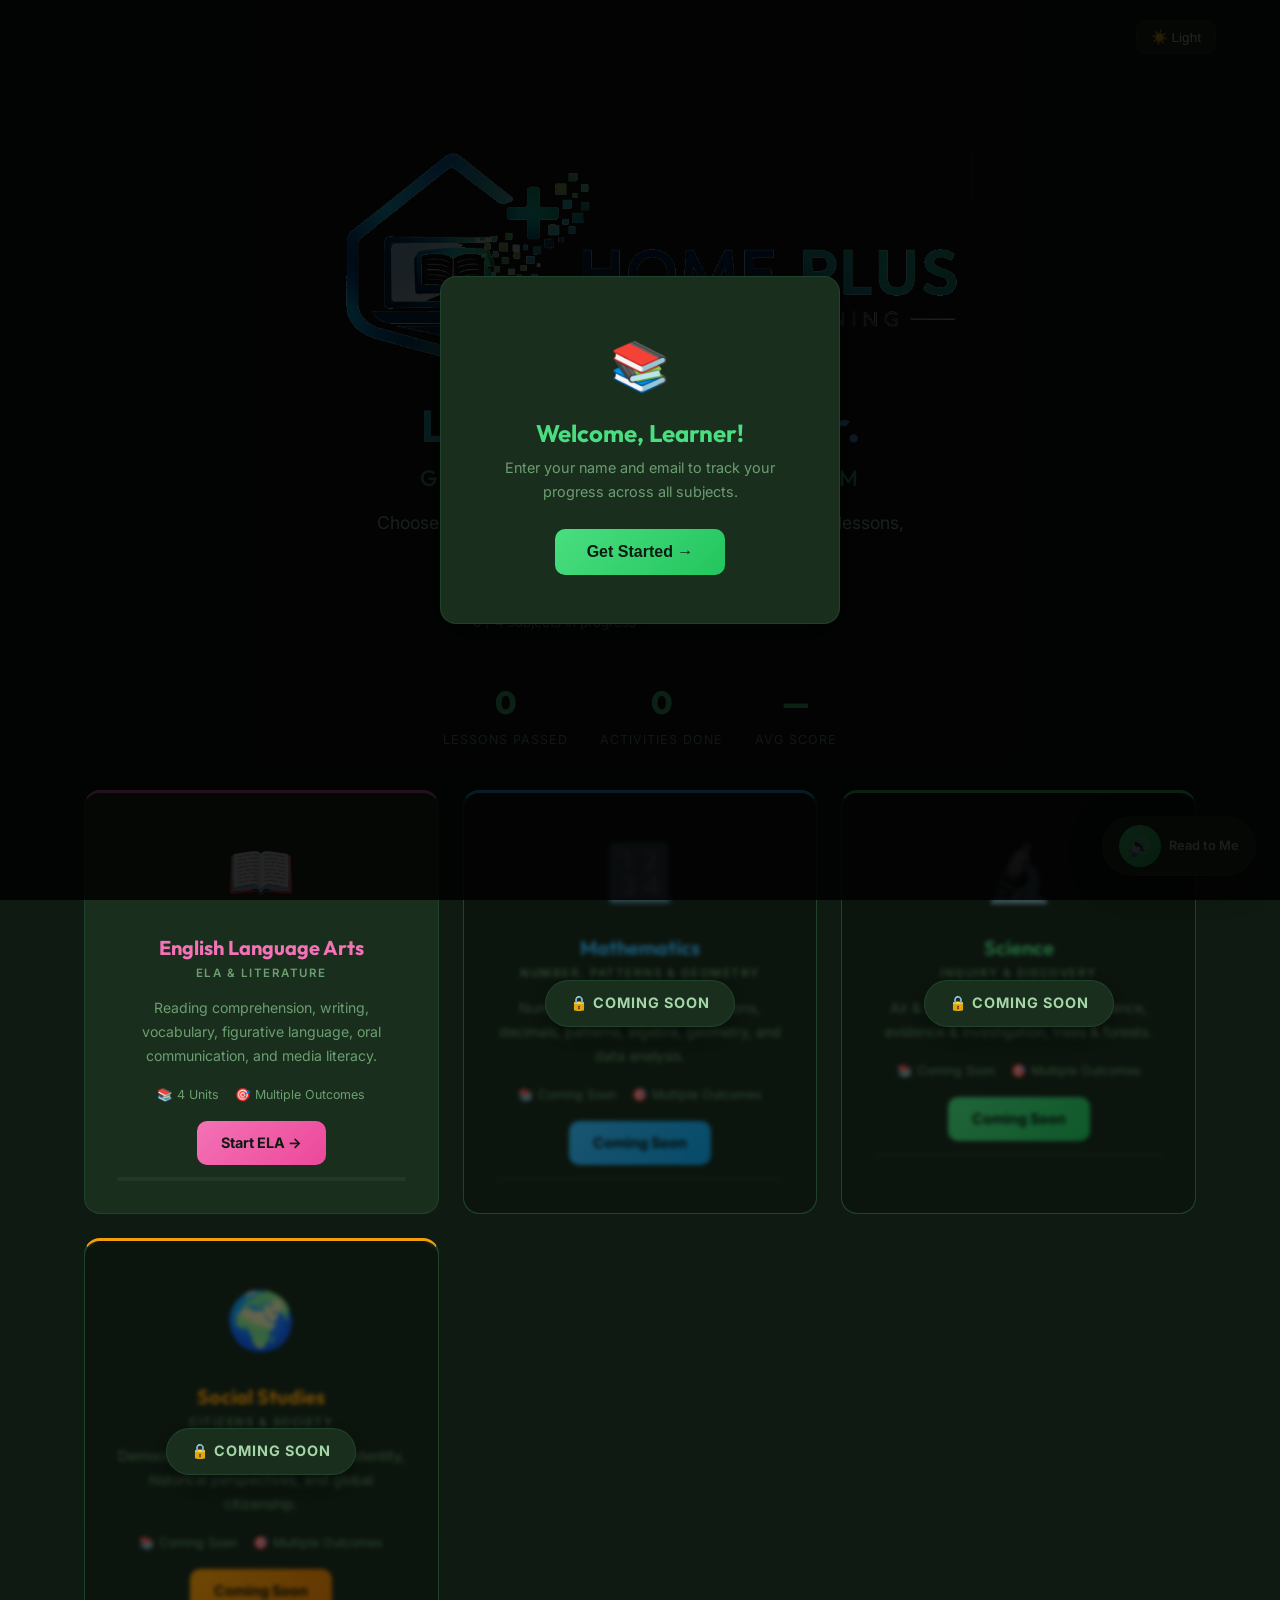
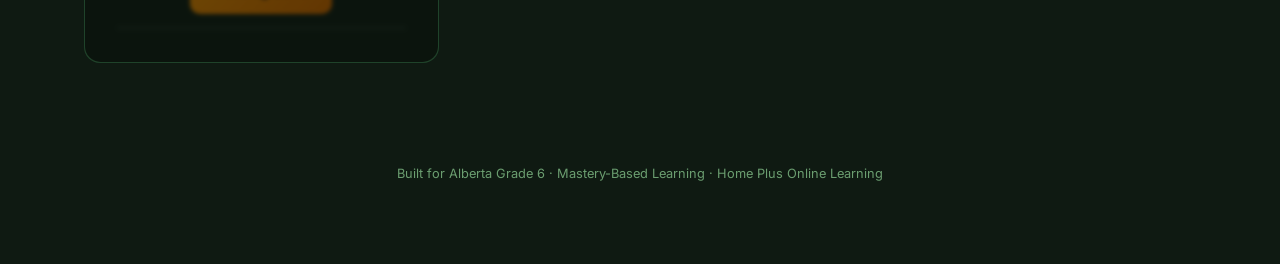
==== index.html @ 0fc30e94 "Initial commit: Grade 6 HPLN platform with ELA units" ====
<!DOCTYPE html>
<html lang="en">
<head>
  <meta charset="UTF-8">
  <meta name="viewport" content="width=device-width, initial-scale=1.0">
  <title>Grade 6 — Home Plus Online Learning</title>
  <meta name="description" content="Interactive mastery-based Grade 6 lessons aligned to the Alberta Curriculum. Multiple subjects including ELA, Math, Science, and Social Studies.">
  <link href="https://fonts.googleapis.com/css2?family=Inter:wght@400;500;600;700;800&family=Outfit:wght@700;800&display=swap" rel="stylesheet">
  <link rel="stylesheet" href="shared.css">
  <style>
    /* Landing-page-only overrides */
    .landing-wrap{max-width:1200px;margin:0 auto;padding:0 24px 60px}

    .landing-topbar{display:flex;justify-content:space-between;align-items:center;padding:20px 24px;max-width:1200px;margin:0 auto}
    .landing-logo{display:flex;align-items:center;gap:10px}
    .landing-logo .logo-icon{font-size:28px}
    .landing-logo h2{font-size:1.1rem;color:var(--accent);letter-spacing:-.5px}
    .landing-logo span{display:block;font-family:'Inter';font-size:.7rem;color:var(--text3);font-weight:500;letter-spacing:.5px;text-transform:uppercase;margin-top:2px}

    .landing-progress{display:flex;align-items:center;justify-content:center;gap:12px;font-size:.85rem;color:var(--text3);width:100%;margin-bottom:8px}
    .landing-progress-bar{width:160px;height:8px;background:var(--card);border-radius:20px;overflow:hidden}
    .landing-progress-fill{height:100%;border-radius:20px;background:linear-gradient(90deg,#4ade80,#38bdf8,#a78bfa);transition:width .5s ease}

    .subject-card{border-top:3px solid var(--accent);position:relative}

    /* Accent overrides per subject card */
    .subject-card[data-subject="ela"]{--accent:#f472b6;--accent2:#ec4899;border-top-color:#f472b6}
    .subject-card[data-subject="math"]{--accent:#38bdf8;--accent2:#0ea5e9;border-top-color:#38bdf8}
    .subject-card[data-subject="science"]{--accent:#4ade80;--accent2:#22c55e;border-top-color:#4ade80}
    .subject-card[data-subject="social"]{--accent:#f59e0b;--accent2:#d97706;border-top-color:#f59e0b}

    body.light .subject-card[data-subject="ela"]{--accent:#db2777;--accent2:#be185d;border-top-color:#db2777}
    body.light .subject-card[data-subject="math"]{--accent:#0284c7;--accent2:#0369a1;border-top-color:#0284c7}
    body.light .subject-card[data-subject="science"]{--accent:#16a34a;--accent2:#15803d;border-top-color:#16a34a}
    body.light .subject-card[data-subject="social"]{--accent:#b45309;--accent2:#92400e;border-top-color:#b45309}

    .coming-soon-overlay{position:absolute;inset:0;background:rgba(0,0,0,.55);border-radius:var(--radius);display:flex;align-items:center;justify-content:center;z-index:5;backdrop-filter:blur(2px)}
    .coming-soon-badge{background:var(--card);border:1px solid var(--border);padding:10px 24px;border-radius:30px;font-weight:700;font-size:.9rem;color:var(--text2);letter-spacing:1px;text-transform:uppercase;display:flex;align-items:center;gap:8px;box-shadow:var(--shadow)}

    .stats-bar{display:flex;justify-content:center;gap:32px;margin:0 auto 40px;flex-wrap:wrap;max-width:600px}
    .stat{text-align:center}
    .stat .stat-num{font-size:2rem;font-weight:800;font-family:'Outfit';color:var(--accent)}
    .stat .stat-label{font-size:.78rem;color:var(--text3);text-transform:uppercase;letter-spacing:1px}

    .footer{text-align:center;padding:40px 20px 20px;color:var(--text3);font-size:.8rem}
    .footer a{color:var(--accent)}

    /* Mobile responsiveness */
    @media(max-width:600px){
      .landing-hero img{height:auto !important;max-width:90%;margin:0 auto 16px !important}
      .landing-hero h1{font-size:1.6rem}
      .landing-hero h2{font-size:1rem !important}
      .stats-bar{gap:20px}
      .unit-grid{grid-template-columns:1fr !important}
    }
  </style>
</head>
<body>

  <!-- SIGN-IN OVERLAY -->
  <div class="signin-overlay" id="signinOverlay">
    <div class="signin-card">
      <div style="font-size:3rem;margin-bottom:12px">📚</div>
      <h2>Welcome, Learner!</h2>
      <p>Enter your name and email to track your progress across all subjects.</p>
      <button class="signin-btn" onclick="googleSignIn()">Get Started →</button>
    </div>
  </div>

  <!-- TOP BAR -->
  <div class="landing-topbar">
    <div class="landing-logo"></div>
    <div class="top-actions">
      <span id="studentDisplay" style="font-size:.85rem;color:var(--text3)"></span>
      <button class="theme-btn" id="themeBtn" onclick="toggleTheme()">☀️ Light</button>
    </div>
  </div>

  <!-- HERO -->
  <div class="landing-hero">
    <img src="assets/hpln-logo.png" alt="Home Plus Online Learning" style="height:245px;display:block;margin:0 auto 20px;border-radius:12px">
    <h1>Learn. Grow. Master.</h1>
    <h2 style="font-size:1.4rem;font-weight:500;color:var(--accent);letter-spacing:3px;text-transform:uppercase;margin:4px 0 16px;opacity:.85">Grade 6 — Alberta Curriculum</h2>
    <p>Choose a subject to begin your learning journey. Master lessons, complete activities, and prove your knowledge.</p>
  </div>

  <!-- STATS BAR -->
  <div class="stats-bar">
    <div class="landing-progress" style="flex-basis:100%">
      <span id="overallLabel">0 / 4 subjects in progress</span>
      <div class="landing-progress-bar"><div class="landing-progress-fill" id="overallFill" style="width:0%"></div></div>
    </div>
    <div class="stat"><div class="stat-num" id="statLessons">0</div><div class="stat-label">Lessons Passed</div></div>
    <div class="stat"><div class="stat-num" id="statActivities">0</div><div class="stat-label">Activities Done</div></div>
    <div class="stat"><div class="stat-num" id="statAvg">—</div><div class="stat-label">Avg Score</div></div>
  </div>

  <!-- SUBJECT GRID -->
  <div class="landing-wrap">
    <div class="unit-grid">

      <!-- ELA -->
      <div class="unit-card subject-card" data-subject="ela" id="subjectCardEla" onclick="openSubject('ela')">
        <span class="card-icon">📖</span>
        <h3>English Language Arts</h3>
        <div class="unit-code">ELA & Literature</div>
        <p>Reading comprehension, writing, vocabulary, figurative language, oral communication, and media literacy.</p>
        <div class="card-meta">
          <span>📚 4 Units</span>
          <span>🎯 Multiple Outcomes</span>
        </div>
        <div class="card-btn" id="subjectBtnEla">Start ELA →</div>
        <div class="card-progress"><div class="card-progress-fill" id="progEla" style="width:0%"></div></div>
      </div>

      <!-- MATH -->
      <div class="unit-card subject-card" data-subject="math" id="subjectCardMath">
        <span class="card-icon">🔢</span>
        <h3>Mathematics</h3>
        <div class="unit-code">Number, Patterns & Geometry</div>
        <p>Number sense, operations, fractions, decimals, patterns, algebra, geometry, and data analysis.</p>
        <div class="card-meta">
          <span>📚 Coming Soon</span>
          <span>🎯 Multiple Outcomes</span>
        </div>
        <div class="card-btn">Coming Soon</div>
        <div class="card-progress"><div class="card-progress-fill" id="progMath" style="width:0%"></div></div>
        <div class="coming-soon-overlay"><div class="coming-soon-badge">🔒 Coming Soon</div></div>
      </div>

      <!-- SCIENCE -->
      <div class="unit-card subject-card" data-subject="science" id="subjectCardScience">
        <span class="card-icon">🔬</span>
        <h3>Science</h3>
        <div class="unit-code">Inquiry & Discovery</div>
        <p>Air & aerodynamics, flight, sky science, evidence & investigation, trees & forests.</p>
        <div class="card-meta">
          <span>📚 Coming Soon</span>
          <span>🎯 Multiple Outcomes</span>
        </div>
        <div class="card-btn">Coming Soon</div>
        <div class="card-progress"><div class="card-progress-fill" id="progScience" style="width:0%"></div></div>
        <div class="coming-soon-overlay"><div class="coming-soon-badge">🔒 Coming Soon</div></div>
      </div>

      <!-- SOCIAL STUDIES -->
      <div class="unit-card subject-card" data-subject="social" id="subjectCardSocial">
        <span class="card-icon">🌍</span>
        <h3>Social Studies</h3>
        <div class="unit-code">Citizens & Society</div>
        <p>Democracy, government, Canadian identity, historical perspectives, and global citizenship.</p>
        <div class="card-meta">
          <span>📚 Coming Soon</span>
          <span>🎯 Multiple Outcomes</span>
        </div>
        <div class="card-btn">Coming Soon</div>
        <div class="card-progress"><div class="card-progress-fill" id="progSocial" style="width:0%"></div></div>
        <div class="coming-soon-overlay"><div class="coming-soon-badge">🔒 Coming Soon</div></div>
      </div>

    </div><!-- /unit-grid -->

    <div class="footer">
      <p>Built for Alberta Grade 6 &middot; Mastery-Based Learning &middot; Home Plus Online Learning</p>
    </div>
  </div>

  <script src="shared.js"></script>
  <script>
    // ===== SUBJECT NAVIGATION =====
    const subjectPaths = {
      ela: 'ela/index.html'
    };

    function openSubject(sid) {
      if (!subjectPaths[sid]) return;
      window.location.href = subjectPaths[sid];
    }

    // ===== PROGRESS TRACKING =====
    function updateLandingProgress() {
      let totalPassed = 0, totalLessons = 0;

      // ELA: 4 units, lesson counts TBD — scanning localStorage
      const elaUnits = ['reading', 'writing', 'vocabulary', 'oral-media'];
      const elaLessonCounts = { reading: 8, writing: 7, vocabulary: 6, 'oral-media': 6 };
      let elaPassed = 0, elaTotal = 0;

      elaUnits.forEach(u => {
        const count = elaLessonCounts[u] || 0;
        elaTotal += count;
        for (let i = 1; i <= count; i++) {
          if (localStorage.getItem(`g6-ela-${u}-lesson${i}-passed`)) { elaPassed++; totalPassed++; }
        }
      });
      totalLessons += elaTotal;

      const elaPct = elaTotal > 0 ? Math.round(elaPassed / elaTotal * 100) : 0;
      const progEla = document.getElementById('progEla');
      const btnEla = document.getElementById('subjectBtnEla');
      if (progEla) progEla.style.width = elaPct + '%';
      if (elaPassed === elaTotal && elaTotal > 0) {
        if (btnEla) btnEla.textContent = 'Review ELA ✓';
      } else if (elaPassed > 0) {
        if (btnEla) btnEla.textContent = 'Continue ELA →';
      }

      // Overall progress
      const overallPct = totalLessons > 0 ? Math.round(totalPassed / totalLessons * 100) : 0;
      const fillEl = document.getElementById('overallFill');
      const labelEl = document.getElementById('overallLabel');
      if (fillEl) fillEl.style.width = overallPct + '%';

      let subjectsStarted = 0;
      if (elaPassed > 0) subjectsStarted++;
      if (labelEl) labelEl.textContent = `${subjectsStarted} / 4 subjects in progress`;

      // Stats
      document.getElementById('statLessons').textContent = totalPassed;

      const grades = JSON.parse(localStorage.getItem('g6-grades') || '[]');
      const actCount = grades.filter(g => g.quizId && g.quizId.includes('-l') && g.quizId.includes('-')).length;
      document.getElementById('statActivities').textContent = actCount;

      const quizGrades = grades.filter(g => g.quizId && g.quizId.startsWith('quiz'));
      if (quizGrades.length > 0) {
        const avg = Math.round(quizGrades.reduce((s, g) => s + g.percentage, 0) / quizGrades.length);
        document.getElementById('statAvg').textContent = avg + '%';
      }
    }

    // ===== INIT =====
    document.addEventListener('DOMContentLoaded', () => {
      updateLandingProgress();
    });
  </script>
  <!-- Fallback: self-contained teacher unlock if shared.js fails -->
  <script>
  (function(){
    if(typeof window.teacherUnlock==='function') return;
    function unlockAll(){
      document.querySelectorAll('.nav-item.locked').forEach(function(n){n.classList.remove('locked');});
      document.querySelectorAll('.lesson-card.locked,.unit-card.locked,.subject-card.locked').forEach(function(c){c.classList.remove('locked');var ov=c.querySelector('.coming-soon-overlay');if(ov)ov.style.display='none';var b=c.querySelector('.card-btn');if(b&&b.textContent.indexOf('Coming Soon')>-1)b.textContent='Explore →';});
    }
    window.teacherUnlock=function(){
      try{if(localStorage.getItem('g6-teacher-unlock')==='true'){if(confirm('Deactivate teacher unlock?')){localStorage.removeItem('g6-teacher-unlock');alert('Locked.');location.reload();}return;}}catch(e){}
      var code=prompt('Enter teacher access code:');if(!code)return;
      if(code.trim()==='shammel2026'){try{localStorage.setItem('g6-teacher-unlock','true');}catch(e){}unlockAll();alert('Unlocked! All content accessible.');}else{alert('Invalid code.');}
    };
    document.addEventListener('keydown',function(e){if(e.ctrlKey&&e.shiftKey&&(e.key==='L'||e.key==='l')){e.preventDefault();window.teacherUnlock();}});
    try{if(localStorage.getItem('g6-teacher-unlock')==='true')setTimeout(unlockAll,400);}catch(e){}
  })();
  </script>
</body>
</html>
---- shared.css ----
/* ============================================================
   GRADE 6 — SHARED DESIGN SYSTEM
   Home Plus Online Learning
   ============================================================ */

/* --- RESET --- */
*,*::before,*::after{box-sizing:border-box;margin:0;padding:0}

/* --- THEME TOKENS --- */
:root{
  --bg:#0f1a12;--bg2:#162016;
  --card:#1a2e1e;--card2:#22382a;
  --accent:#4ade80;--accent2:#22c55e;
  --accent-glow:rgba(74,222,128,.15);
  --text:#e8f5e9;--text2:#a5d6a7;--text3:#6b9e70;
  --border:rgba(74,222,128,.12);
  --danger:#ef4444;--warn:#f59e0b;--info:#38bdf8;
  --quiz-correct:#22c55e;--quiz-wrong:#ef4444;
  --radius:16px;--radius-sm:10px;
  --shadow:0 8px 32px rgba(0,0,0,.4);
  --transition:all .3s cubic-bezier(.4,0,.2,1)
}

body.light{
  --bg:#f0f7f0;--bg2:#e8f5e9;
  --card:#fff;--card2:#f1f8f1;
  --accent:#16a34a;--accent2:#15803d;
  --accent-glow:rgba(22,163,74,.1);
  --text:#1a3a1a;--text2:#2d5a2d;--text3:#5a8a5a;
  --border:rgba(22,163,74,.15);
  --shadow:0 8px 32px rgba(0,0,0,.08)
}

/* --- PER-UNIT ACCENT OVERRIDES --- */
[data-unit="b"]{--accent:#f59e0b;--accent2:#d97706;--accent-glow:rgba(245,158,11,.12);--border:rgba(245,158,11,.12)}
body.light [data-unit="b"]{--accent:#b45309;--accent2:#92400e;--accent-glow:rgba(180,83,9,.1);--border:rgba(180,83,9,.12)}

[data-unit="c"]{--accent:#f97316;--accent2:#ea580c;--accent-glow:rgba(249,115,22,.12);--border:rgba(249,115,22,.12)}
body.light [data-unit="c"]{--accent:#c2410c;--accent2:#9a3412;--accent-glow:rgba(194,65,12,.1);--border:rgba(194,65,12,.12)}

[data-unit="d"]{--accent:#38bdf8;--accent2:#0ea5e9;--accent-glow:rgba(56,189,248,.12);--border:rgba(56,189,248,.12)}
body.light [data-unit="d"]{--accent:#0284c7;--accent2:#0369a1;--accent-glow:rgba(2,132,199,.1);--border:rgba(2,132,199,.12)}

[data-unit="e"]{--accent:#a78bfa;--accent2:#8b5cf6;--accent-glow:rgba(167,139,250,.12);--border:rgba(167,139,250,.12)}
body.light [data-unit="e"]{--accent:#7c3aed;--accent2:#6d28d9;--accent-glow:rgba(124,58,237,.1);--border:rgba(124,58,237,.12)}

/* --- BASE --- */
html{scroll-behavior:smooth}
body{font-family:'Inter',sans-serif;background:var(--bg);color:var(--text);line-height:1.7;min-height:100vh;overflow-x:hidden}
h1,h2,h3,h4{font-family:'Outfit','Inter',sans-serif;line-height:1.2}
a{color:var(--accent);text-decoration:none}

/* --- LAYOUT --- */
.app{display:flex;min-height:100vh}
.sidebar{width:280px;background:var(--bg2);border-right:1px solid var(--border);padding:24px 16px;position:fixed;top:0;left:0;height:100vh;overflow-y:auto;z-index:100;transition:var(--transition)}
.sidebar.closed{transform:translateX(-100%)}
.main{flex:1;margin-left:280px;padding:32px 40px 60px;max-width:1200px;transition:var(--transition)}
@media(max-width:900px){.sidebar{transform:translateX(-100%)}.sidebar.open{transform:translateX(0)}.main{margin-left:0;padding:20px 16px 60px;max-width:none}}

/* --- SIDEBAR SCROLLBAR --- */
.sidebar::-webkit-scrollbar{width:4px}
.sidebar::-webkit-scrollbar-track{background:transparent}
.sidebar::-webkit-scrollbar-thumb{background:var(--border);border-radius:4px}
.sidebar{scrollbar-width:thin;scrollbar-color:var(--border) transparent}

/* --- SIDEBAR LOGO --- */
.sidebar-brand{display:block;width:90%;max-width:248px;margin:0 auto 8px;border-radius:6px}

/* --- SIDEBAR NAV --- */
.logo{display:flex;align-items:center;gap:10px;padding:8px 12px;margin-bottom:28px}
.logo-icon{font-size:28px}
.logo h2{font-size:1.1rem;color:var(--accent);letter-spacing:-.5px}
.logo span{display:block;font-family:'Inter';font-size:.7rem;color:var(--text3);font-weight:500;letter-spacing:.5px;text-transform:uppercase;margin-top:2px}

.nav-item{display:flex;align-items:center;gap:12px;padding:12px 16px;border-radius:var(--radius-sm);cursor:pointer;transition:var(--transition);margin-bottom:4px;font-size:.9rem;color:var(--text2);font-weight:500;position:relative}
.nav-item:hover{background:var(--accent-glow);color:var(--accent)}
.nav-item.active{background:var(--accent-glow);color:var(--accent);font-weight:600}
.nav-item.active::before{content:'';position:absolute;left:0;top:50%;transform:translateY(-50%);width:3px;height:60%;background:var(--accent);border-radius:4px}
.nav-item.locked{opacity:.45;cursor:not-allowed}
.nav-item.locked:hover{background:transparent;color:var(--text3)}

.nav-num{width:28px;height:28px;border-radius:50%;background:var(--card);display:flex;align-items:center;justify-content:center;font-size:.75rem;font-weight:700;flex-shrink:0;border:1px solid var(--border)}
.nav-item.active .nav-num{background:var(--accent);color:var(--bg)}
.nav-item.completed .nav-num{background:var(--accent2);color:#fff}
.nav-item.completed .nav-num::after{content:'✓'}
.nav-item.completed .nav-num span{display:none}

/* --- TOPBAR --- */
.topbar{display:flex;justify-content:space-between;align-items:center;margin-bottom:32px;gap:12px;flex-wrap:wrap}
.menu-btn{display:none;background:var(--card);border:1px solid var(--border);color:var(--text);width:42px;height:42px;border-radius:var(--radius-sm);cursor:pointer;font-size:1.2rem;transition:var(--transition)}
.menu-btn:hover{background:var(--accent-glow);color:var(--accent)}
@media(max-width:900px){.menu-btn{display:flex;align-items:center;justify-content:center}}

.top-actions{display:flex;gap:8px;align-items:center}
.theme-btn{background:var(--card);border:1px solid var(--border);color:var(--text);padding:8px 14px;border-radius:var(--radius-sm);cursor:pointer;font-size:.85rem;font-weight:500;transition:var(--transition);display:flex;align-items:center;gap:6px}
.theme-btn:hover{background:var(--accent-glow);color:var(--accent)}

.progress-bar-wrap{background:var(--card);border-radius:20px;height:8px;flex:1;min-width:120px;max-width:200px;overflow:hidden}
.progress-bar-fill{height:100%;background:linear-gradient(90deg,var(--accent),var(--accent2));border-radius:20px;transition:width .5s ease;width:0%}

/* --- GLASS CARDS --- */
.glass-card{background:var(--card);border:1px solid var(--border);border-radius:var(--radius);padding:28px;margin-bottom:24px;box-shadow:var(--shadow);transition:var(--transition)}
.glass-card:hover{border-color:rgba(74,222,128,.25)}

.outcome-tag{display:inline-block;background:var(--accent-glow);color:var(--accent);padding:4px 12px;border-radius:20px;font-size:.72rem;font-weight:600;letter-spacing:.3px;margin:2px 4px 2px 0;text-transform:uppercase}

/* --- LESSON PAGE --- */
.lesson-page{display:none;animation:fadeUp .4s ease}
.lesson-page.active{display:block}

.lesson-header{text-align:center;padding:20px 0 10px}
.lesson-num{font-size:.8rem;text-transform:uppercase;letter-spacing:2px;color:var(--accent);font-weight:700;margin-bottom:8px}
.lesson-title{font-size:2rem;background:linear-gradient(135deg,var(--accent),#86efac);-webkit-background-clip:text;-webkit-text-fill-color:transparent;background-clip:text;margin-bottom:12px}
.lesson-subtitle{color:var(--text2);font-size:1rem;max-width:600px;margin:0 auto}

/* --- CONTENT SECTIONS --- */
.section-title{font-size:1.25rem;color:var(--accent);margin:24px 0 12px;display:flex;align-items:center;gap:10px}
.section-title .icon{font-size:1.3rem}
.content p{margin-bottom:14px;color:var(--text2)}
.content strong{color:var(--text)}

.vocab{display:inline;background:var(--accent-glow);color:var(--accent);padding:2px 8px;border-radius:6px;font-weight:600;font-size:.88rem;cursor:help;border-bottom:2px dashed var(--accent2)}

.info-grid{display:grid;grid-template-columns:repeat(auto-fit,minmax(200px,1fr));gap:16px;margin:16px 0}
.info-box{background:var(--card2);border:1px solid var(--border);border-radius:var(--radius-sm);padding:18px;text-align:center;transition:var(--transition)}
.info-box:hover{transform:translateY(-2px);border-color:var(--accent)}
.info-box .emoji{font-size:2rem;margin-bottom:8px;display:block}
.info-box h4{color:var(--accent);margin-bottom:6px;font-size:.95rem}
.info-box p{font-size:.82rem;color:var(--text3)}

.key-point{background:linear-gradient(135deg,rgba(74,222,128,.08),rgba(34,197,94,.05));border-left:3px solid var(--accent);padding:16px 20px;border-radius:0 var(--radius-sm) var(--radius-sm) 0;margin:16px 0}
.key-point p{margin:0;color:var(--text2)}

/* --- EXPANDABLE --- */
.expandable{margin:12px 0}
.expand-btn{width:100%;background:var(--card2);border:1px solid var(--border);color:var(--text);padding:14px 18px;border-radius:var(--radius-sm);cursor:pointer;text-align:left;font-size:.9rem;font-weight:600;transition:var(--transition);display:flex;justify-content:space-between;align-items:center}
.expand-btn:hover{border-color:var(--accent);background:var(--accent-glow)}
.expand-btn .arrow{transition:transform .3s ease;font-size:.8rem}
.expand-btn.open .arrow{transform:rotate(180deg)}
.expand-content{max-height:0;overflow:hidden;transition:max-height .4s ease;padding:0 18px}
.expand-content.open{max-height:1200px;padding:16px 18px}

/* --- VIDEO --- */
.video-wrap{position:relative;padding-bottom:56.25%;height:0;overflow:hidden;border-radius:var(--radius);margin:16px 0;box-shadow:var(--shadow)}
.video-wrap iframe{position:absolute;top:0;left:0;width:100%;height:100%;border:0;border-radius:var(--radius)}
.video-label{display:flex;align-items:center;gap:8px;margin-bottom:8px;font-size:.85rem;color:var(--text3);font-weight:500}

/* --- QUIZ --- */
.quiz-view{display:none;animation:fadeUp .4s ease}
.quiz-view.active{display:block}

.quiz-progress{display:flex;align-items:center;gap:12px;margin-bottom:24px}
.quiz-progress-bar{flex:1;height:8px;background:var(--card2);border-radius:20px;overflow:hidden}
.quiz-progress-fill{height:100%;background:linear-gradient(90deg,var(--accent),var(--accent2));border-radius:20px;transition:width .4s ease}
.quiz-progress-text{font-size:.85rem;color:var(--text3);font-weight:600;white-space:nowrap}

.quiz-question-wrap{min-height:300px}
.question-card{background:var(--card2);border:1px solid var(--border);border-radius:var(--radius);padding:28px;transition:var(--transition);animation:fadeUp .3s ease}
.q-outcome{font-size:.7rem;color:var(--accent);font-weight:700;text-transform:uppercase;letter-spacing:1px;margin-bottom:6px;display:inline-block;background:var(--accent-glow);padding:3px 10px;border-radius:12px}
.q-num{font-size:.75rem;color:var(--text3);font-weight:700;text-transform:uppercase;letter-spacing:1px;margin-bottom:8px}
.q-text{font-weight:600;margin-bottom:18px;font-size:1.05rem;line-height:1.5}

.options{display:flex;flex-direction:column;gap:10px}
.option-btn{background:var(--card);border:2px solid var(--border);color:var(--text2);padding:14px 18px;border-radius:var(--radius-sm);cursor:pointer;text-align:left;font-size:.92rem;transition:var(--transition);display:flex;align-items:center;gap:12px}
.option-btn:hover:not(.disabled){border-color:var(--accent);color:var(--text);background:var(--accent-glow);transform:translateX(4px)}
.option-btn.selected{border-color:var(--accent);background:var(--accent-glow);color:var(--text)}
.option-btn.correct-answer{border-color:var(--quiz-correct)!important;background:rgba(34,197,94,.15)!important;color:var(--text)!important}
.option-btn.wrong-answer{border-color:var(--quiz-wrong)!important;background:rgba(239,68,68,.12)!important;color:var(--text)!important}
.option-btn.disabled{cursor:default;opacity:.7}
.option-letter{width:30px;height:30px;border-radius:50%;background:var(--bg2);display:flex;align-items:center;justify-content:center;font-size:.8rem;font-weight:700;flex-shrink:0;border:1px solid var(--border)}

.feedback-box{margin-top:16px;padding:14px 18px;border-radius:var(--radius-sm);font-size:.9rem;font-weight:500;display:none;animation:fadeUp .3s ease}
.feedback-box.show{display:block}
.feedback-box.correct{background:rgba(34,197,94,.1);color:var(--quiz-correct);border:1px solid rgba(34,197,94,.25)}
.feedback-box.wrong{background:rgba(239,68,68,.1);color:var(--quiz-wrong);border:1px solid rgba(239,68,68,.25)}

.quiz-nav{display:flex;justify-content:center;margin-top:24px;gap:12px}
.quiz-next-btn{background:linear-gradient(135deg,var(--accent),var(--accent2));color:var(--bg);border:none;padding:14px 36px;border-radius:var(--radius-sm);cursor:pointer;font-size:1rem;font-weight:700;transition:var(--transition);display:none}
.quiz-next-btn:hover{transform:translateY(-2px);box-shadow:0 4px 20px rgba(74,222,128,.3)}
.quiz-next-btn.show{display:inline-flex}

/* --- QUIZ RESULTS --- */
.quiz-results-view{display:none;text-align:center;padding:40px 20px;animation:fadeUp .5s ease}
.quiz-results-view.active{display:block}
.score-circle{width:120px;height:120px;border-radius:50%;display:flex;align-items:center;justify-content:center;margin:0 auto 20px;font-size:2.2rem;font-weight:800;font-family:'Outfit'}
.score-circle.pass{background:rgba(34,197,94,.15);color:var(--quiz-correct);border:3px solid var(--quiz-correct)}
.score-circle.fail{background:rgba(239,68,68,.15);color:var(--quiz-wrong);border:3px solid var(--quiz-wrong)}
.quiz-msg{font-size:1.1rem;color:var(--text2);margin-bottom:8px}
.quiz-msg-sub{font-size:.9rem;color:var(--text3);margin-bottom:24px}
.results-btn{background:var(--card);border:1px solid var(--border);color:var(--text);padding:12px 28px;border-radius:var(--radius-sm);cursor:pointer;font-weight:600;transition:var(--transition);margin:0 6px}
.results-btn:hover{border-color:var(--accent);color:var(--accent)}
.results-btn.primary{background:linear-gradient(135deg,var(--accent),var(--accent2));color:var(--bg);border:none}
.results-btn.primary:hover{transform:translateY(-2px);box-shadow:0 4px 20px rgba(74,222,128,.3)}

/* --- REMEDIATION --- */
.remediation-view{display:none;animation:fadeUp .4s ease}
.remediation-view.active{display:block}
.remediation-header{text-align:center;padding:20px 0;border-bottom:1px solid var(--border);margin-bottom:24px}
.remediation-header h2{color:var(--warn);font-size:1.4rem;margin-bottom:8px}
.remediation-header p{color:var(--text3);font-size:.9rem}

/* --- LANDING PAGE --- */
.landing-hero{text-align:center;padding:60px 20px 20px}
.landing-hero h1{font-size:2.8rem;background:linear-gradient(135deg,#4ade80,#38bdf8,#a78bfa);-webkit-background-clip:text;-webkit-text-fill-color:transparent;background-clip:text;margin-bottom:12px}
.landing-hero p{color:var(--text2);font-size:1.1rem;max-width:600px;margin:0 auto 24px}

.unit-grid{display:grid;grid-template-columns:repeat(auto-fit,minmax(280px,1fr));gap:24px;padding:0 20px;max-width:1200px;margin:0 auto 60px}

.unit-card{background:var(--card);border:1px solid var(--border);border-radius:var(--radius);padding:32px;text-align:center;cursor:pointer;transition:var(--transition);position:relative;overflow:hidden}
.unit-card:hover:not(.locked){transform:translateY(-6px);box-shadow:0 16px 48px rgba(0,0,0,.3)}
.unit-card.locked{opacity:.5;cursor:not-allowed;filter:grayscale(.3)}
.unit-card.locked::after{content:'🔒';position:absolute;top:16px;right:16px;font-size:1.4rem}
.unit-card.completed{border-color:var(--accent2)}
.unit-card.completed::after{content:'✅';position:absolute;top:16px;right:16px;font-size:1.4rem}

.unit-card .card-icon{font-size:3.5rem;margin-bottom:16px;display:block}
.unit-card h3{font-size:1.25rem;color:var(--accent);margin-bottom:4px}
.unit-card .unit-code{font-size:.72rem;text-transform:uppercase;letter-spacing:1.5px;color:var(--text3);font-weight:600;margin-bottom:12px}
.unit-card p{font-size:.88rem;color:var(--text3);margin-bottom:16px;min-height:40px}
.unit-card .card-meta{display:flex;justify-content:center;gap:16px;font-size:.78rem;color:var(--text3);margin-bottom:16px}
.unit-card .card-meta span{display:flex;align-items:center;gap:4px}
.unit-card .card-btn{display:inline-block;background:linear-gradient(135deg,var(--accent),var(--accent2));color:var(--bg);padding:10px 24px;border-radius:var(--radius-sm);font-weight:700;font-size:.9rem;transition:var(--transition)}
.unit-card.locked .card-btn{background:var(--card2);color:var(--text3)}
.unit-card .card-progress{margin-top:12px;height:4px;background:var(--card2);border-radius:10px;overflow:hidden}
.unit-card .card-progress-fill{height:100%;background:linear-gradient(90deg,var(--accent),var(--accent2));border-radius:10px;transition:width .5s ease}

/* --- HOME GRID (within unit) --- */
.home-grid{display:grid;grid-template-columns:repeat(auto-fit,minmax(280px,1fr));gap:24px;margin-top:32px}
.lesson-card{background:var(--card);border:1px solid var(--border);border-radius:var(--radius);padding:32px;text-align:center;cursor:pointer;transition:var(--transition);position:relative;overflow:hidden}
.lesson-card:hover:not(.locked){transform:translateY(-4px);border-color:var(--accent);box-shadow:0 12px 40px rgba(74,222,128,.15)}
.lesson-card.locked{opacity:.5;cursor:not-allowed;filter:grayscale(.4)}
.lesson-card.locked::after{content:'🔒';position:absolute;top:16px;right:16px;font-size:1.4rem}
.lesson-card.completed{border-color:var(--accent2)}
.lesson-card.completed::after{content:'✅';position:absolute;top:16px;right:16px;font-size:1.4rem}
.lesson-card .card-icon{font-size:3rem;margin-bottom:16px;display:block}
.lesson-card h3{font-size:1.2rem;color:var(--accent);margin-bottom:8px}
.lesson-card p{font-size:.88rem;color:var(--text3);margin-bottom:16px}
.lesson-card .card-btn{display:inline-block;background:linear-gradient(135deg,var(--accent),var(--accent2));color:var(--bg);padding:10px 24px;border-radius:var(--radius-sm);font-weight:700;font-size:.9rem;transition:var(--transition)}
.lesson-card.locked .card-btn{background:var(--card2);color:var(--text3)}

/* --- ACTIVITIES --- */
.activity-section{margin:32px 0;padding-top:24px;border-top:1px solid var(--border)}
.activity-header{display:flex;align-items:center;gap:10px;margin-bottom:12px;flex-wrap:wrap}
.act-num{background:linear-gradient(135deg,var(--accent),var(--accent2));color:var(--bg);font-weight:800;font-size:.72rem;padding:4px 12px;border-radius:20px;text-transform:uppercase;letter-spacing:1px}

.sort-zones{display:grid;grid-template-columns:1fr 1fr;gap:16px;margin:16px 0}
.sort-zone{background:var(--card2);border:2px dashed var(--border);border-radius:var(--radius);padding:16px;min-height:120px;transition:var(--transition)}
.sort-zone h4{text-align:center;margin-bottom:10px;font-size:1rem}
.zone-title{text-align:center;font-weight:700;margin-bottom:8px;font-size:.95rem}

.sort-items{display:flex;flex-wrap:wrap;gap:10px;justify-content:center;margin:16px 0}
.sort-item{background:var(--card);border:2px solid var(--border);padding:10px 16px;border-radius:var(--radius-sm);cursor:pointer;font-size:.88rem;font-weight:600;transition:var(--transition);user-select:none}
.sort-item:hover{border-color:var(--accent);transform:translateY(-2px)}
.sort-item.selected{border-color:var(--accent);background:var(--accent-glow)}
.sort-item.placed{opacity:.45;cursor:default;pointer-events:none}
.sort-item.wrong{animation:shake .4s ease}

.sorted-item{display:inline-flex;align-items:center;padding:6px 12px;border-radius:8px;font-size:.82rem;font-weight:600;margin:4px}
.sorted-item.correct{background:rgba(34,197,94,.1);color:var(--quiz-correct)}
.sorted-item.wrong{background:rgba(239,68,68,.08);color:var(--quiz-wrong)}

.activity-score{text-align:center;padding:16px;margin-top:12px;background:var(--card2);border-radius:var(--radius-sm);border:1px solid var(--border)}
.activity-score .score-number{font-size:1.6rem;font-weight:800;font-family:'Outfit';color:var(--accent);margin-bottom:4px}
.activity-score p{font-size:.85rem;color:var(--text2)}

.activity-btn{background:linear-gradient(135deg,var(--accent),var(--accent2));color:var(--bg);border:none;padding:10px 20px;border-radius:var(--radius-sm);cursor:pointer;font-size:.88rem;font-weight:700;transition:var(--transition)}
.activity-btn:hover{transform:translateY(-2px);box-shadow:0 4px 16px rgba(74,222,128,.2)}
.activity-btn.secondary{background:var(--card);border:1px solid var(--border);color:var(--text)}
.activity-btn.secondary:hover{border-color:var(--accent);color:var(--accent)}

/* Chain builder */
.chain-display{display:flex;align-items:center;flex-wrap:wrap;gap:4px;justify-content:center;margin:16px 0;min-height:80px}
.chain-slot{background:var(--card2);border:2px dashed var(--border);border-radius:var(--radius-sm);padding:12px 16px;font-size:.85rem;color:var(--text3);min-width:80px;text-align:center;transition:var(--transition)}
.chain-slot.filled{background:var(--accent-glow);border:2px solid var(--accent);color:var(--text);font-weight:600}
.chain-arrow{color:var(--accent);font-size:1.2rem;font-weight:800;padding:0 4px}
.chain-role{display:block;font-size:.7rem;color:var(--text3);font-weight:400;margin-top:2px}
.chain-pool{display:flex;flex-wrap:wrap;gap:10px;justify-content:center;margin:16px 0}
.chain-card{background:var(--card);border:2px solid var(--border);padding:12px 18px;border-radius:var(--radius-sm);cursor:pointer;font-size:.9rem;font-weight:600;transition:var(--transition)}
.chain-card:hover{border-color:var(--accent);transform:translateY(-2px)}
.chain-card.used{opacity:.35;pointer-events:none}

/* What-If */
.web-species{display:inline-flex;padding:8px 14px;border-radius:var(--radius-sm);background:var(--card);border:2px solid var(--border);font-size:.9rem;font-weight:600;margin:4px;cursor:pointer;transition:var(--transition)}
.web-species:hover{border-color:var(--accent)}
.web-species.passive{cursor:default}
.web-species.removed{opacity:.25;text-decoration:line-through;border-color:var(--quiz-wrong)}

.whatif-option{background:var(--card);border:2px solid var(--border);padding:12px 16px;border-radius:var(--radius-sm);cursor:pointer;margin:6px 0;font-size:.9rem;transition:var(--transition)}
.whatif-option:hover{border-color:var(--accent);background:var(--accent-glow)}
.whatif-option.correct{border-color:var(--quiz-correct)!important;background:rgba(34,197,94,.12)!important}
.whatif-option.wrong{border-color:var(--quiz-wrong)!important;background:rgba(239,68,68,.08)!important}

/* Explorer tokens */
.explorer-tokens{display:flex;flex-wrap:wrap;gap:10px;justify-content:center;margin:16px 0}
.explorer-token{background:var(--card);border:2px solid var(--border);padding:10px 16px;border-radius:var(--radius-sm);cursor:pointer;font-size:.88rem;font-weight:600;transition:var(--transition)}
.explorer-token:hover{border-color:var(--accent);transform:translateY(-2px)}
.explorer-token.selected{border-color:var(--accent);background:var(--accent-glow)}
.explorer-token.correct{border-color:var(--quiz-correct);background:rgba(34,197,94,.1)}
.explorer-token.wrong{border-color:var(--quiz-wrong);background:rgba(239,68,68,.08)}

/* Match activity */
.match-needs{display:flex;flex-wrap:wrap;gap:8px;justify-content:center;margin:16px 0}
.match-need{background:var(--accent-glow);border:2px solid var(--accent);color:var(--accent);padding:8px 16px;border-radius:20px;font-size:.85rem;font-weight:700;cursor:pointer;transition:var(--transition)}
.match-need:hover{transform:scale(1.05);box-shadow:0 4px 12px rgba(74,222,128,.2)}
.match-scenarios{display:flex;flex-direction:column;gap:8px;margin:12px 0}
.match-scenario{background:var(--card2);border:2px solid var(--border);padding:12px 16px;border-radius:var(--radius-sm);cursor:pointer;font-size:.88rem;transition:var(--transition)}
.match-scenario:hover:not(.done){border-color:var(--accent);background:var(--accent-glow)}
.match-scenario.active{border-color:var(--accent);background:var(--accent-glow)}
.match-scenario.done{cursor:default;opacity:.8}
.match-scenario.correct{border-color:var(--quiz-correct);background:rgba(34,197,94,.06)}
.match-scenario.wrong{border-color:var(--quiz-wrong);background:rgba(239,68,68,.06)}

/* Energy pyramid */
.pyramid-wrap{max-width:400px;margin:16px auto}
.pyramid-level{background:var(--card2);border:1px solid var(--border);padding:12px;margin:4px auto;border-radius:var(--radius-sm);text-align:center;transition:var(--transition)}
.pyramid-level input{background:var(--card);border:2px solid var(--border);color:var(--text);padding:6px 12px;border-radius:8px;width:100px;text-align:center;font-size:.9rem;font-weight:600;font-family:'Inter'}
.pyramid-level input.correct{border-color:var(--quiz-correct);background:rgba(34,197,94,.1)}
.pyramid-level input.wrong{border-color:var(--quiz-wrong);background:rgba(239,68,68,.08)}

/* --- NAV BUTTONS --- */
.lesson-nav{display:flex;justify-content:space-between;align-items:center;margin-top:40px;padding-top:24px;border-top:1px solid var(--border);gap:12px;flex-wrap:wrap}
.nav-btn{background:var(--card);border:1px solid var(--border);color:var(--text2);padding:12px 24px;border-radius:var(--radius-sm);cursor:pointer;font-weight:600;font-size:.9rem;transition:var(--transition);display:flex;align-items:center;gap:8px}
.nav-btn:hover{border-color:var(--accent);color:var(--accent);background:var(--accent-glow)}
.nav-btn.primary{background:linear-gradient(135deg,var(--accent),var(--accent2));color:var(--bg);border:none}
.nav-btn.primary:hover{transform:translateY(-2px);box-shadow:0 4px 20px rgba(74,222,128,.3)}

/* --- WELCOME / HOME --- */
.welcome{text-align:center;padding:60px 20px}
.welcome h1{font-size:2.5rem;background:linear-gradient(135deg,var(--accent),#86efac,#4ade80);-webkit-background-clip:text;-webkit-text-fill-color:transparent;background-clip:text;margin-bottom:16px}
.welcome p{color:var(--text2);font-size:1.05rem;max-width:550px;margin:0 auto 28px}

/* --- OVERLAY --- */
.overlay{display:none;position:fixed;inset:0;background:rgba(0,0,0,.5);z-index:99}
.overlay.show{display:block}

/* --- IMAGE MODAL --- */
.img-modal{display:none;position:fixed;inset:0;z-index:200;background:rgba(0,0,0,.92);align-items:center;justify-content:center;padding:20px}
.img-modal.show{display:flex}
.img-modal-inner{position:relative;max-width:1000px;width:100%;background:var(--card);border-radius:var(--radius);overflow:hidden;box-shadow:var(--shadow)}
.img-modal-close{position:absolute;top:12px;right:16px;background:rgba(0,0,0,.7);border:none;color:#fff;width:36px;height:36px;border-radius:50%;font-size:1.2rem;cursor:pointer;z-index:10;transition:var(--transition)}
.img-modal-close:hover{background:var(--danger)}
.img-modal img{width:100%;display:block}
.img-modal-info{padding:20px}
.img-modal-info h3{color:var(--accent);margin-bottom:12px;font-size:1.2rem}

.vocab-tag{position:absolute;background:rgba(74,222,128,.9);color:#0f1a12;padding:4px 10px;border-radius:20px;font-size:.75rem;font-weight:700;cursor:pointer;transform:translate(-50%,-50%);z-index:5;transition:var(--transition);white-space:nowrap}
.vocab-tag:hover{transform:translate(-50%,-50%) scale(1.1);box-shadow:0 4px 12px rgba(0,0,0,.3)}
.vocab-popover{display:none;position:absolute;top:calc(100% + 8px);left:50%;transform:translateX(-50%);background:var(--card);border:1px solid var(--border);border-radius:var(--radius-sm);padding:14px;width:220px;text-align:left;z-index:10;box-shadow:var(--shadow)}
.vocab-popover.show{display:block}
.vocab-popover h4{color:var(--accent);margin-bottom:6px;font-size:.85rem}
.vocab-popover p{font-size:.8rem;color:var(--text2);margin:0;line-height:1.5}

/* --- COMPARE TABLE --- */
.compare-table{width:100%;border-collapse:separate;border-spacing:0;margin:16px 0;border-radius:var(--radius-sm);overflow:hidden;border:1px solid var(--border)}
.compare-table th{background:var(--accent-glow);color:var(--accent);padding:12px 16px;text-align:left;font-size:.85rem;font-weight:700;text-transform:uppercase;letter-spacing:.5px}
.compare-table td{padding:10px 16px;border-top:1px solid var(--border);font-size:.88rem;color:var(--text2)}
.compare-table tr:hover td{background:var(--accent-glow)}

.styled-list{list-style:none;padding:0;margin:12px 0}
.styled-list li{padding:8px 0 8px 28px;position:relative;color:var(--text2);font-size:.9rem}
.styled-list li::before{content:'🌿';position:absolute;left:0;top:8px;font-size:.85rem}

/* --- STRIKE INDICATOR --- */
.strike-dots{display:flex;gap:6px;margin-top:8px}
.strike-dot{width:10px;height:10px;border-radius:50%;background:var(--card2);border:1px solid var(--border)}
.strike-dot.used{background:var(--quiz-wrong);border-color:var(--quiz-wrong)}

/* --- TEACHER DASHBOARD --- */
.grade-table{width:100%;border-collapse:collapse;margin:16px 0;font-size:.82rem}
.grade-table th{background:var(--accent-glow);color:var(--accent);padding:10px;text-align:left;font-weight:700;text-transform:uppercase;letter-spacing:.5px;font-size:.72rem}
.grade-table td{padding:8px 10px;border-top:1px solid var(--border);color:var(--text2)}
.grade-table tr:hover td{background:var(--accent-glow)}
.export-btns{display:flex;gap:8px;margin-top:16px;flex-wrap:wrap}

/* --- SIGN-IN OVERLAY --- */
.signin-overlay{position:fixed;inset:0;z-index:300;background:rgba(0,0,0,.85);display:flex;align-items:center;justify-content:center}
.signin-overlay.hidden{display:none}
.signin-card{background:var(--card);border:1px solid var(--border);border-radius:var(--radius);padding:48px 40px;text-align:center;max-width:400px;width:90%;box-shadow:var(--shadow)}
.signin-card h2{color:var(--accent);margin-bottom:8px}
.signin-card p{color:var(--text3);font-size:.9rem;margin-bottom:24px}
.signin-btn{background:linear-gradient(135deg,var(--accent),var(--accent2));color:var(--bg);border:none;padding:14px 32px;border-radius:var(--radius-sm);cursor:pointer;font-size:1rem;font-weight:700;transition:var(--transition)}
.signin-btn:hover{transform:translateY(-2px);box-shadow:0 4px 20px rgba(74,222,128,.3)}

/* --- BACK BUTTON --- */
.back-to-units{display:inline-flex;align-items:center;gap:8px;padding:10px 20px;border-radius:var(--radius-sm);background:var(--card);border:1px solid var(--border);color:var(--text2);font-weight:600;font-size:.88rem;cursor:pointer;transition:var(--transition);margin-bottom:24px;text-decoration:none}
.back-to-units:hover{border-color:var(--accent);color:var(--accent);background:var(--accent-glow)}

/* --- PEDAGOGICAL COMPONENTS --- */

/* Success Criteria Checklist */
.success-criteria{list-style:none;padding:0;margin:12px 0}
.success-criteria li{padding:8px 0 8px 32px;position:relative;color:var(--text2);font-size:.88rem}
.success-criteria li::before{content:'☐';position:absolute;left:0;font-size:1rem}

/* Pause and Check */
.pause-check{background:linear-gradient(135deg,rgba(56,189,248,.08),rgba(139,92,246,.05));border-left:3px solid var(--info);padding:16px 20px;border-radius:0 var(--radius-sm) var(--radius-sm) 0;margin:16px 0}
.pause-check h4{color:var(--info);margin-bottom:8px;font-size:.9rem;display:flex;align-items:center;gap:6px}
.pause-check p,.pause-check ul{color:var(--text2);font-size:.88rem;margin:4px 0}
.pause-check ul{padding-left:20px}
.pause-check .reveal-btn{display:inline-flex;align-items:center;gap:6px;background:var(--info);color:#fff;border:none;padding:6px 16px;border-radius:20px;font-size:.8rem;font-weight:600;cursor:pointer;margin-top:10px;transition:var(--transition)}
.pause-check .reveal-btn:hover{filter:brightness(1.15)}
.pause-check .reveal-answer{max-height:0;overflow:hidden;transition:max-height .4s ease,opacity .3s ease;opacity:0}
.pause-check .reveal-answer.open{max-height:200px;opacity:1}

/* Need Help? Hint */
.need-help{background:var(--card2);border:1px dashed var(--border);border-radius:var(--radius-sm);padding:14px 18px;margin:12px 0;font-size:.85rem;color:var(--text3)}
.need-help strong{color:var(--warn)}

/* Vocabulary Glossary */
.vocab-glossary{display:flex;flex-wrap:wrap;gap:8px;margin:12px 0}
.vocab-chip{background:var(--accent-glow);color:var(--accent);padding:6px 14px;border-radius:20px;font-size:.8rem;font-weight:600;cursor:help;position:relative;border:1px solid transparent;transition:var(--transition)}
.vocab-chip:hover{border-color:var(--accent)}
.vocab-chip .vocab-def{display:none;position:absolute;bottom:calc(100% + 8px);left:50%;transform:translateX(-50%);background:var(--card);border:1px solid var(--border);border-radius:var(--radius-sm);padding:12px;width:220px;font-size:.8rem;color:var(--text2);font-weight:400;box-shadow:var(--shadow);z-index:20;text-align:left}
.vocab-chip:hover .vocab-def{display:block}

/* Constructed Response */
.constructed-response{background:var(--card2);border:1px solid var(--border);border-radius:var(--radius);padding:24px;margin:16px 0}
.constructed-response h4{color:var(--accent);margin-bottom:8px}
.constructed-response textarea{width:100%;min-height:100px;background:var(--card);border:2px solid var(--border);color:var(--text);padding:12px;border-radius:var(--radius-sm);font-family:'Inter';font-size:.9rem;resize:vertical;line-height:1.6}
.constructed-response textarea:focus{border-color:var(--accent);outline:none}
.cr-checklist{list-style:none;padding:0;margin:12px 0 0}
.cr-checklist li{padding:4px 0;font-size:.82rem;color:var(--text3)}
.cr-checklist li label{display:flex;align-items:center;gap:8px;cursor:pointer}
.cr-checklist li input[type=checkbox]{accent-color:var(--accent)}

/* Reflection Box */
.reflection-box{background:linear-gradient(135deg,rgba(167,139,250,.08),rgba(139,92,246,.05));border:1px solid rgba(167,139,250,.2);border-radius:var(--radius);padding:24px;margin:24px 0;text-align:center}
.reflection-box h3{color:#a78bfa;margin-bottom:12px}
.reflection-box textarea{width:100%;min-height:80px;background:var(--card);border:2px solid var(--border);color:var(--text);padding:12px;border-radius:var(--radius-sm);font-family:'Inter';font-size:.9rem;resize:vertical}
.reflection-box textarea:focus{border-color:#a78bfa;outline:none}

/* --- FOOD CHAIN BUILDER --- */
.chain-display{display:flex;align-items:center;gap:4px;flex-wrap:wrap;margin-bottom:16px;justify-content:center}
.chain-slot{background:var(--card2);border:2px dashed var(--border);padding:10px 16px;border-radius:var(--radius-sm);font-size:.85rem;color:var(--text3);min-width:80px;text-align:center;transition:var(--transition)}
.chain-slot.filled{background:var(--accent-glow);border:2px solid var(--accent);color:var(--text);font-weight:600}
.chain-arrow{font-size:1.2rem;color:var(--accent);font-weight:700}
.chain-pool{display:flex;gap:8px;flex-wrap:wrap;justify-content:center}
.chain-card{background:var(--card2);border:1px solid var(--border);padding:10px 20px;border-radius:var(--radius-sm);cursor:pointer;font-size:.9rem;transition:var(--transition)}
.chain-card:hover{border-color:var(--accent);transform:scale(1.05)}
.chain-card.used{opacity:.3;pointer-events:none;text-decoration:line-through}

/* --- COMPARE TABLE --- */
.compare-table{width:100%;border-collapse:collapse;margin:16px 0;font-size:.85rem}
.compare-table th{background:var(--accent-glow);color:var(--accent);padding:10px 12px;text-align:left;font-weight:600;border-bottom:2px solid var(--accent)}
.compare-table td{padding:10px 12px;border-bottom:1px solid var(--border);color:var(--text2)}
.compare-table tr:hover td{background:var(--card2)}

/* --- READ TO ME TOOLBAR --- */
.tts-toolbar{position:fixed;bottom:24px;right:24px;z-index:250;display:flex;align-items:center;gap:8px;background:var(--card);border:1px solid var(--border);border-radius:40px;padding:8px 16px;box-shadow:0 8px 32px rgba(0,0,0,.4);transition:var(--transition);animation:fadeUp .4s ease}
.tts-toolbar.collapsed{padding:8px;border-radius:50%}
.tts-toolbar.collapsed .tts-controls{display:none}
.tts-toolbar.collapsed .tts-toggle-label{display:none}

.tts-toggle{background:linear-gradient(135deg,var(--accent),var(--accent2));color:var(--bg);border:none;width:42px;height:42px;border-radius:50%;cursor:pointer;font-size:1.2rem;font-weight:700;transition:var(--transition);display:flex;align-items:center;justify-content:center;flex-shrink:0}
.tts-toggle:hover{transform:scale(1.1);box-shadow:0 4px 16px rgba(74,222,128,.3)}
.tts-toggle.playing{animation:tts-pulse 1.5s ease infinite}
.tts-toggle-label{font-size:.8rem;font-weight:600;color:var(--text2);white-space:nowrap}

.tts-controls{display:flex;align-items:center;gap:6px}
.tts-btn{background:var(--card2);border:1px solid var(--border);color:var(--text2);width:34px;height:34px;border-radius:50%;cursor:pointer;font-size:.9rem;transition:var(--transition);display:flex;align-items:center;justify-content:center}
.tts-btn:hover{border-color:var(--accent);color:var(--accent);background:var(--accent-glow)}
.tts-btn.active{background:var(--accent-glow);color:var(--accent);border-color:var(--accent)}

.tts-rate{background:var(--card2);border:1px solid var(--border);color:var(--text);padding:4px 8px;border-radius:8px;font-size:.75rem;font-weight:600;font-family:'Inter';width:52px;text-align:center;cursor:pointer;transition:var(--transition)}
.tts-rate:hover{border-color:var(--accent)}

/* Reading highlight */
.tts-reading{outline:2px solid var(--accent);outline-offset:4px;border-radius:var(--radius);box-shadow:0 0 20px var(--accent-glow);transition:outline .3s ease,box-shadow .3s ease}

@media(max-width:600px){
  .tts-toolbar{bottom:16px;right:16px;left:16px;justify-content:center}
  .tts-toggle-label{display:none}
}

@keyframes tts-pulse{0%,100%{box-shadow:0 0 0 0 rgba(74,222,128,.4)}50%{box-shadow:0 0 0 10px rgba(74,222,128,0)}}

/* --- ANIMATIONS --- */
@keyframes fadeUp{from{opacity:0;transform:translateY(20px)}to{opacity:1;transform:translateY(0)}}
@keyframes shake{0%,100%{transform:translateX(0)}25%{transform:translateX(-6px)}75%{transform:translateX(6px)}}

/* ============================================================
   INTERACTIVE TOOLS — Drawing Canvas, Photo Capture
   ============================================================ */

/* --- SHARED TOOL STYLES --- */
.tool-card{background:var(--card);border:1px solid var(--border);border-radius:var(--radius);padding:24px;margin:24px 0;box-shadow:var(--shadow)}
.tool-header{font-family:'Outfit','Inter',sans-serif;font-size:1.3rem;font-weight:700;color:var(--accent);margin-bottom:8px;display:flex;align-items:center;gap:8px}
.tool-icon{font-size:1.5rem}
.tool-instructions{color:var(--text2);font-size:.9rem;margin-bottom:16px;line-height:1.6;padding:10px 14px;background:var(--accent-glow);border-radius:var(--radius-sm);border-left:3px solid var(--accent)}
.tool-actions{display:flex;align-items:center;gap:12px;margin-top:16px;flex-wrap:wrap}
.tool-action-btn{display:inline-flex;align-items:center;gap:6px;padding:10px 20px;border-radius:var(--radius-sm);font-weight:600;font-size:.9rem;cursor:pointer;transition:var(--transition);border:1px solid var(--border);font-family:'Inter',sans-serif}
.tool-action-btn.primary{background:var(--accent);color:var(--bg);border-color:var(--accent)}
.tool-action-btn.primary:hover{background:var(--accent2);transform:translateY(-1px);box-shadow:0 4px 12px var(--accent-glow)}
.tool-action-btn.secondary{background:var(--card2);color:var(--text)}
.tool-action-btn.secondary:hover{border-color:var(--accent);color:var(--accent)}
.tool-status{font-size:.85rem;color:var(--accent);font-weight:500}
.tool-or{color:var(--text3);font-size:.85rem;font-weight:500}

/* --- DRAWING CANVAS --- */
.drawing-toolbar{display:flex;align-items:center;gap:12px;margin-bottom:12px;flex-wrap:wrap;padding:8px 12px;background:var(--card2);border-radius:var(--radius-sm)}
.drawing-colors{display:flex;gap:6px;align-items:center}
.color-btn{width:28px;height:28px;border-radius:50%;border:2px solid transparent;cursor:pointer;transition:var(--transition);padding:0}
.color-btn:hover{transform:scale(1.15)}
.color-btn.active{border-color:var(--accent);box-shadow:0 0 0 2px var(--accent-glow);transform:scale(1.15)}
.drawing-tools{display:flex;gap:6px;align-items:center;margin-left:auto}
.tool-btn{background:var(--card);border:1px solid var(--border);color:var(--text);padding:6px 12px;border-radius:var(--radius-sm);cursor:pointer;font-size:.8rem;font-weight:500;transition:var(--transition)}
.tool-btn:hover{border-color:var(--accent);color:var(--accent)}
.tool-btn.active{background:var(--accent-glow);color:var(--accent);border-color:var(--accent)}
.drawing-thickness{background:var(--card);border:1px solid var(--border);color:var(--text);padding:6px 8px;border-radius:var(--radius-sm);font-size:.8rem;cursor:pointer}
.drawing-canvas{display:block;width:100%;height:auto;border-radius:var(--radius-sm);border:2px solid var(--border);cursor:crosshair;background:#fff;touch-action:none}

/* --- PHOTO CAPTURE --- */
.photo-options{display:flex;align-items:center;gap:12px;margin-bottom:16px;flex-wrap:wrap}
.photo-camera-area{margin-bottom:16px;border-radius:var(--radius-sm);overflow:hidden;background:#000}
.photo-preview{width:100%;max-height:400px;object-fit:contain;display:block}
.photo-camera-controls{display:flex;gap:8px;padding:12px;background:var(--card2);justify-content:center}
.photo-gallery{display:flex;gap:12px;flex-wrap:wrap;margin-bottom:12px}
.photo-thumb-wrap{position:relative;width:120px;height:120px;border-radius:var(--radius-sm);overflow:hidden;border:2px solid var(--border);flex-shrink:0}
.photo-thumb{width:100%;height:100%;object-fit:cover}
.photo-remove{position:absolute;top:4px;right:4px;width:24px;height:24px;border-radius:50%;background:var(--danger);color:#fff;border:none;cursor:pointer;font-size:.7rem;display:flex;align-items:center;justify-content:center;opacity:.8;transition:var(--transition)}
.photo-remove:hover{opacity:1;transform:scale(1.1)}
.photo-empty{color:var(--text3);font-size:.85rem;font-style:italic;padding:20px;text-align:center;background:var(--card2);border-radius:var(--radius-sm);width:100%}
.tool-caption{width:100%;background:var(--card2);border:1px solid var(--border);color:var(--text);padding:10px 14px;border-radius:var(--radius-sm);font-family:'Inter',sans-serif;font-size:.9rem;resize:vertical;transition:var(--transition)}
.tool-caption:focus{outline:none;border-color:var(--accent);box-shadow:0 0 0 3px var(--accent-glow)}

/* --- MOBILE --- */
@media(max-width:600px){
  .drawing-toolbar{flex-direction:column;gap:8px}
  .drawing-tools{margin-left:0;flex-wrap:wrap}
  .photo-thumb-wrap{width:80px;height:80px}
  .tool-action-btn{padding:8px 14px;font-size:.82rem}
}

/* ============================================================
   ELA — ACCENT COLOR OVERRIDES
   ============================================================ */
[data-unit-key="ela-u1"]{--accent:#e85d9a;--accent2:#d6336c;--accent-glow:rgba(232,93,154,.12);--border:rgba(232,93,154,.15)}
body.light [data-unit-key="ela-u1"]{--accent:#c2255c;--accent2:#a61e4d;--accent-glow:rgba(194,37,92,.08);--border:rgba(194,37,92,.12)}

[data-unit-key="ela-u2"]{--accent:#7c5cf5;--accent2:#6741d9;--accent-glow:rgba(124,92,245,.12);--border:rgba(124,92,245,.15)}
body.light [data-unit-key="ela-u2"]{--accent:#6741d9;--accent2:#5f3dc4;--accent-glow:rgba(103,65,217,.08);--border:rgba(103,65,217,.12)}

[data-unit-key="ela-u3"]{--accent:#0ea5e9;--accent2:#0284c7;--accent-glow:rgba(14,165,233,.12);--border:rgba(14,165,233,.15)}
body.light [data-unit-key="ela-u3"]{--accent:#0369a1;--accent2:#075985;--accent-glow:rgba(3,105,161,.08);--border:rgba(3,105,161,.12)}

[data-unit-key="ela-u4"]{--accent:#f59e0b;--accent2:#d97706;--accent-glow:rgba(245,158,11,.12);--border:rgba(245,158,11,.15)}
body.light [data-unit-key="ela-u4"]{--accent:#b45309;--accent2:#92400e;--accent-glow:rgba(180,83,9,.08);--border:rgba(180,83,9,.12)}

[data-unit-key="ela-u5"]{--accent:#10b981;--accent2:#059669;--accent-glow:rgba(16,185,129,.12);--border:rgba(16,185,129,.15)}
body.light [data-unit-key="ela-u5"]{--accent:#047857;--accent2:#065f46;--accent-glow:rgba(4,120,87,.08);--border:rgba(4,120,87,.12)}

[data-unit-key="ela-u6"]{--accent:#f43f5e;--accent2:#e11d48;--accent-glow:rgba(244,63,94,.12);--border:rgba(244,63,94,.15)}
body.light [data-unit-key="ela-u6"]{--accent:#be123c;--accent2:#9f1239;--accent-glow:rgba(190,18,60,.08);--border:rgba(190,18,60,.12)}

/* ============================================================
   6-SECTION LESSON FRAMEWORK
   ============================================================ */

/* --- Section Wrapper --- */
.lesson-section{background:var(--card);border:1px solid var(--border);border-radius:var(--radius);margin-bottom:20px;overflow:hidden;box-shadow:var(--shadow);transition:var(--transition)}
.lesson-section:hover{border-color:rgba(255,255,255,.08)}

/* --- Section Header (click to collapse) --- */
.section-header{display:flex;align-items:center;gap:12px;padding:18px 24px;cursor:pointer;user-select:none;transition:var(--transition)}
.section-header:hover{background:var(--accent-glow)}
.section-header .section-icon{font-size:1.4rem;flex-shrink:0}
.section-header .section-label{flex:1}
.section-header .section-label h3{font-size:1rem;font-weight:700;color:var(--text);margin-bottom:2px}
.section-header .section-label .section-time{font-size:.75rem;color:var(--text3);font-weight:500}
.section-header .section-chevron{font-size:.8rem;color:var(--text3);transition:transform .3s ease;flex-shrink:0}
.section-header .section-check{font-size:1rem;flex-shrink:0;opacity:.3}
.section-header .section-check.done{opacity:1}
.lesson-section.open .section-header .section-chevron{transform:rotate(180deg)}

/* --- Section Body --- */
.section-body{max-height:0;overflow:hidden;transition:max-height .5s cubic-bezier(.4,0,.2,1)}
.lesson-section.open .section-body{max-height:5000px}
.section-body-inner{padding:0 24px 24px}

/* --- Archetype Badge --- */
.archetype-badge{display:inline-flex;align-items:center;gap:6px;background:var(--accent-glow);color:var(--accent);padding:5px 14px;border-radius:20px;font-size:.72rem;font-weight:700;letter-spacing:1px;text-transform:uppercase;margin-bottom:8px}

/* --- Evidence Mode Badge --- */
.evidence-badge{display:inline-flex;align-items:center;gap:6px;background:linear-gradient(135deg,var(--accent-glow),rgba(255,255,255,.03));border:1px solid var(--accent);color:var(--accent);padding:6px 16px;border-radius:20px;font-size:.78rem;font-weight:700;margin-bottom:16px}

/* --- Traffic Light Self-Assessment --- */
.self-assess-grid{display:flex;flex-direction:column;gap:12px;margin:16px 0}
.self-assess-row{display:flex;align-items:center;gap:12px;padding:10px 16px;background:var(--card2);border-radius:var(--radius-sm);border:1px solid var(--border)}
.self-assess-row .target-text{flex:1;font-size:.88rem;color:var(--text2)}
.traffic-lights{display:flex;gap:6px}
.traffic-light{width:32px;height:32px;border-radius:50%;border:2px solid var(--border);cursor:pointer;display:flex;align-items:center;justify-content:center;font-size:.85rem;transition:var(--transition);background:var(--card)}
.traffic-light:hover{transform:scale(1.15)}
.traffic-light.selected{border-width:3px;transform:scale(1.1)}
.traffic-light[data-level="green"].selected{border-color:#22c55e;background:rgba(34,197,94,.15)}
.traffic-light[data-level="yellow"].selected{border-color:#f59e0b;background:rgba(245,158,11,.15)}
.traffic-light[data-level="red"].selected{border-color:#ef4444;background:rgba(239,68,68,.15)}

/* --- Audio Recorder --- */
.audio-recorder{background:var(--card2);border:2px solid var(--border);border-radius:var(--radius);padding:24px;text-align:center;margin:16px 0}
.audio-recorder .rec-btn{width:64px;height:64px;border-radius:50%;border:none;cursor:pointer;font-size:1.4rem;transition:var(--transition);background:var(--danger);color:#fff;margin-bottom:12px}
.audio-recorder .rec-btn:hover{transform:scale(1.1);box-shadow:0 4px 20px rgba(239,68,68,.3)}
.audio-recorder .rec-btn.recording{animation:pulse-rec 1.5s ease infinite}
.audio-recorder .rec-btn.has-audio{background:var(--accent)}
.audio-recorder .rec-status{font-size:.85rem;color:var(--text3);margin-bottom:12px}
.audio-recorder audio{width:100%;max-width:400px;margin:12px auto;display:block;border-radius:8px}
@keyframes pulse-rec{0%,100%{box-shadow:0 0 0 0 rgba(239,68,68,.4)}50%{box-shadow:0 0 0 14px rgba(239,68,68,0)}}

/* --- Lesson Completion Banner --- */
.lesson-complete-banner{background:linear-gradient(135deg,var(--accent-glow),rgba(255,255,255,.02));border:1px solid var(--accent);border-radius:var(--radius);padding:24px;text-align:center;margin:24px 0}
.lesson-complete-banner h3{color:var(--accent);margin-bottom:6px}
.lesson-complete-banner .evidence-tags{display:flex;justify-content:center;gap:8px;margin:12px 0;flex-wrap:wrap}
.lesson-complete-banner .evidence-tag{background:var(--accent-glow);color:var(--accent);padding:4px 12px;border-radius:16px;font-size:.78rem;font-weight:600}

/* --- Lesson Nav Footer --- */
.lesson-footer-nav{display:flex;justify-content:space-between;align-items:center;margin-top:24px;padding-top:20px;border-top:1px solid var(--border);gap:12px;flex-wrap:wrap}

/* --- Check-In Inline Items --- */
.checkin-item{background:var(--card2);border:1px solid var(--border);border-radius:var(--radius-sm);padding:16px;margin:12px 0}
.checkin-item .checkin-q{font-weight:600;margin-bottom:10px;color:var(--text)}
.checkin-opts{display:flex;flex-direction:column;gap:8px}
.checkin-opt{background:var(--card);border:2px solid var(--border);padding:10px 14px;border-radius:var(--radius-sm);cursor:pointer;font-size:.88rem;transition:var(--transition)}
.checkin-opt:hover:not(.disabled){border-color:var(--accent);background:var(--accent-glow)}
.checkin-opt.correct-answer{border-color:var(--quiz-correct)!important;background:rgba(34,197,94,.12)!important}
.checkin-opt.wrong-answer{border-color:var(--quiz-wrong)!important;background:rgba(239,68,68,.08)!important}
.checkin-opt.disabled{cursor:default;opacity:.7}
.checkin-feedback{margin-top:8px;padding:8px 12px;border-radius:var(--radius-sm);font-size:.82rem;display:none}
.checkin-feedback.show{display:block}
.checkin-feedback.correct{background:rgba(34,197,94,.08);color:var(--quiz-correct);border:1px solid rgba(34,197,94,.2)}
.checkin-feedback.wrong{background:rgba(239,68,68,.06);color:var(--quiz-wrong);border:1px solid rgba(239,68,68,.15)}
.need-help-link{display:inline-flex;align-items:center;gap:4px;margin-top:12px;font-size:.82rem;color:var(--warn);font-weight:600;cursor:pointer;transition:var(--transition)}
.need-help-link:hover{text-decoration:underline}

/* --- Mobile Adjustments for Lesson Framework --- */
@media(max-width:600px){
  .section-header{padding:14px 16px}
  .section-body-inner{padding:0 16px 16px}
  .self-assess-row{flex-direction:column;align-items:flex-start;gap:8px}
  .lesson-footer-nav{flex-direction:column}
}
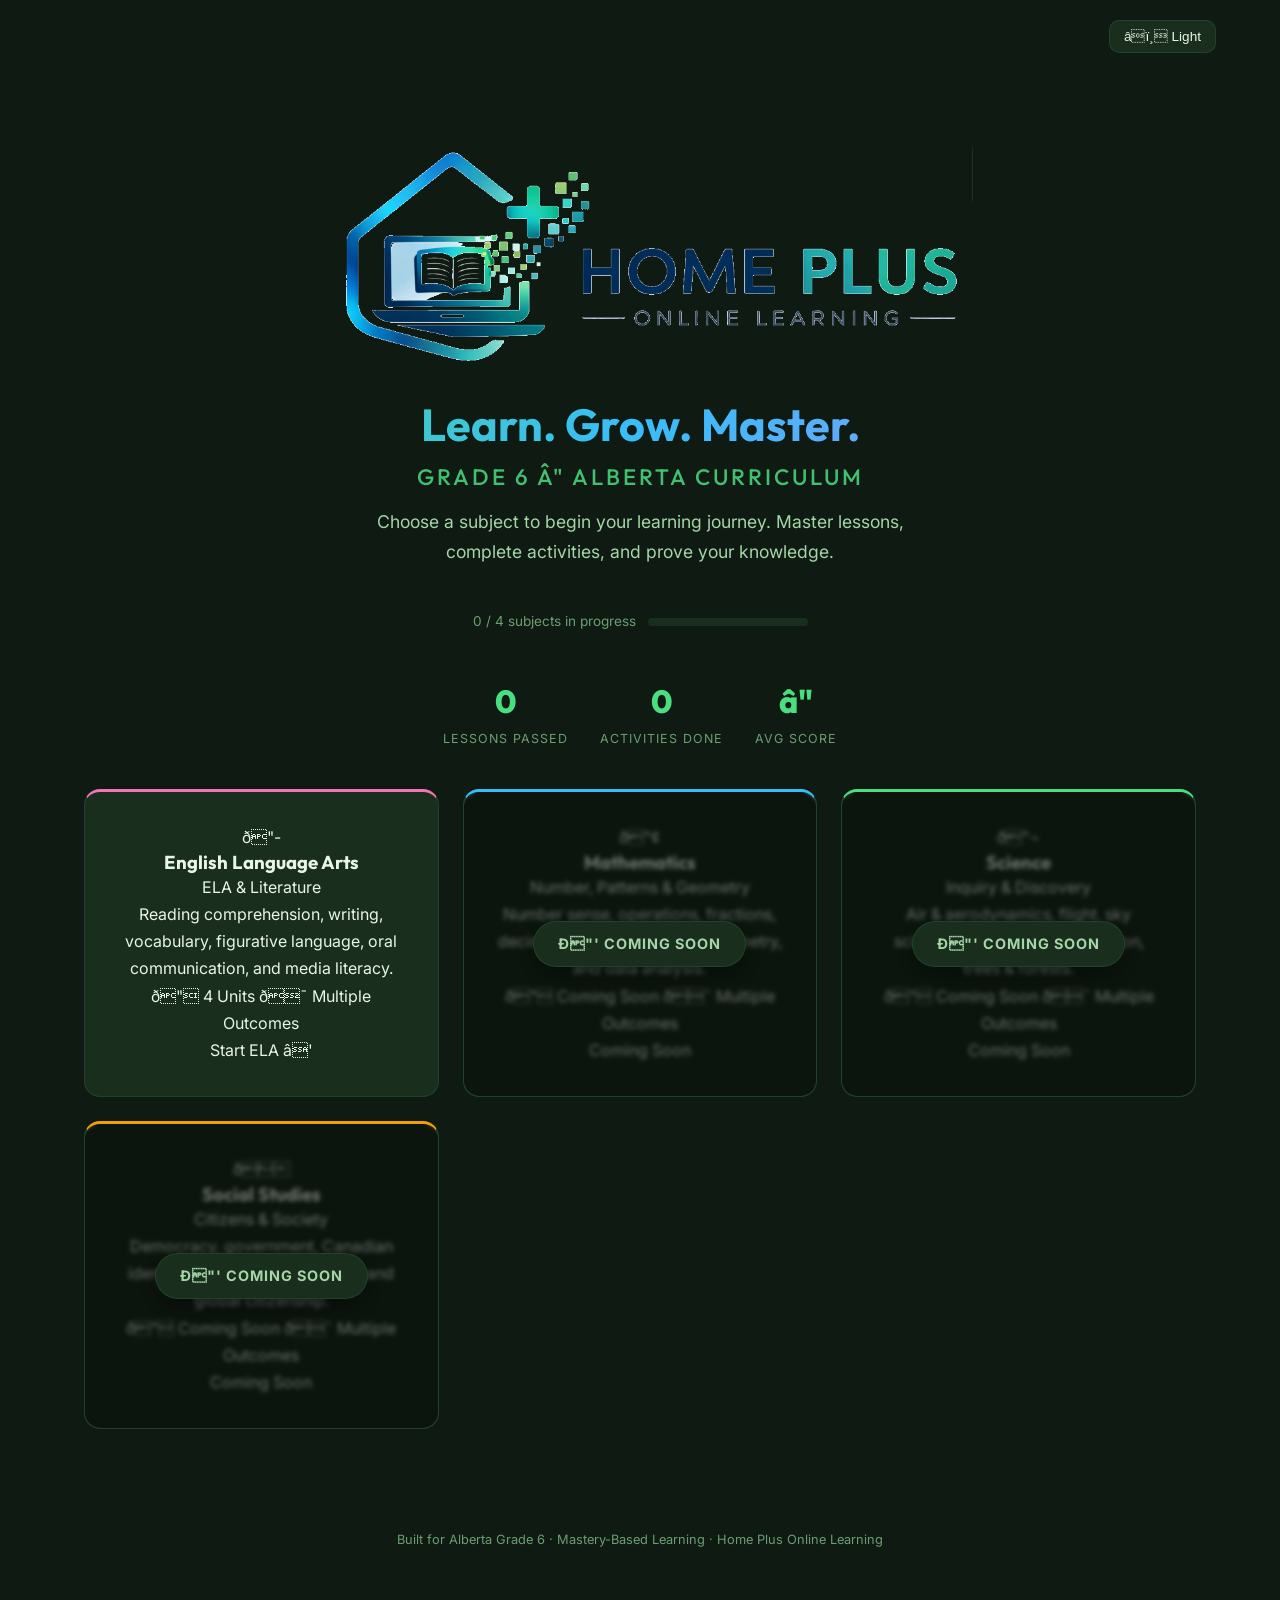
==== commit d420b489: "Fix encoding corruption in shared.js and sign-in overlay on all pages" ====
--- a/index.html
+++ b/index.html
@@ -1,255 +1,510 @@
-<!DOCTYPE html>
-<html lang="en">
-<head>
-  <meta charset="UTF-8">
-  <meta name="viewport" content="width=device-width, initial-scale=1.0">
-  <title>Grade 6 — Home Plus Online Learning</title>
-  <meta name="description" content="Interactive mastery-based Grade 6 lessons aligned to the Alberta Curriculum. Multiple subjects including ELA, Math, Science, and Social Studies.">
-  <link href="https://fonts.googleapis.com/css2?family=Inter:wght@400;500;600;700;800&family=Outfit:wght@700;800&display=swap" rel="stylesheet">
-  <link rel="stylesheet" href="shared.css">
-  <style>
-    /* Landing-page-only overrides */
-    .landing-wrap{max-width:1200px;margin:0 auto;padding:0 24px 60px}
-
-    .landing-topbar{display:flex;justify-content:space-between;align-items:center;padding:20px 24px;max-width:1200px;margin:0 auto}
-    .landing-logo{display:flex;align-items:center;gap:10px}
-    .landing-logo .logo-icon{font-size:28px}
-    .landing-logo h2{font-size:1.1rem;color:var(--accent);letter-spacing:-.5px}
-    .landing-logo span{display:block;font-family:'Inter';font-size:.7rem;color:var(--text3);font-weight:500;letter-spacing:.5px;text-transform:uppercase;margin-top:2px}
-
-    .landing-progress{display:flex;align-items:center;justify-content:center;gap:12px;font-size:.85rem;color:var(--text3);width:100%;margin-bottom:8px}
-    .landing-progress-bar{width:160px;height:8px;background:var(--card);border-radius:20px;overflow:hidden}
-    .landing-progress-fill{height:100%;border-radius:20px;background:linear-gradient(90deg,#4ade80,#38bdf8,#a78bfa);transition:width .5s ease}
-
-    .subject-card{border-top:3px solid var(--accent);position:relative}
-
-    /* Accent overrides per subject card */
-    .subject-card[data-subject="ela"]{--accent:#f472b6;--accent2:#ec4899;border-top-color:#f472b6}
-    .subject-card[data-subject="math"]{--accent:#38bdf8;--accent2:#0ea5e9;border-top-color:#38bdf8}
-    .subject-card[data-subject="science"]{--accent:#4ade80;--accent2:#22c55e;border-top-color:#4ade80}
-    .subject-card[data-subject="social"]{--accent:#f59e0b;--accent2:#d97706;border-top-color:#f59e0b}
-
-    body.light .subject-card[data-subject="ela"]{--accent:#db2777;--accent2:#be185d;border-top-color:#db2777}
-    body.light .subject-card[data-subject="math"]{--accent:#0284c7;--accent2:#0369a1;border-top-color:#0284c7}
-    body.light .subject-card[data-subject="science"]{--accent:#16a34a;--accent2:#15803d;border-top-color:#16a34a}
-    body.light .subject-card[data-subject="social"]{--accent:#b45309;--accent2:#92400e;border-top-color:#b45309}
-
-    .coming-soon-overlay{position:absolute;inset:0;background:rgba(0,0,0,.55);border-radius:var(--radius);display:flex;align-items:center;justify-content:center;z-index:5;backdrop-filter:blur(2px)}
-    .coming-soon-badge{background:var(--card);border:1px solid var(--border);padding:10px 24px;border-radius:30px;font-weight:700;font-size:.9rem;color:var(--text2);letter-spacing:1px;text-transform:uppercase;display:flex;align-items:center;gap:8px;box-shadow:var(--shadow)}
-
-    .stats-bar{display:flex;justify-content:center;gap:32px;margin:0 auto 40px;flex-wrap:wrap;max-width:600px}
-    .stat{text-align:center}
-    .stat .stat-num{font-size:2rem;font-weight:800;font-family:'Outfit';color:var(--accent)}
-    .stat .stat-label{font-size:.78rem;color:var(--text3);text-transform:uppercase;letter-spacing:1px}
-
-    .footer{text-align:center;padding:40px 20px 20px;color:var(--text3);font-size:.8rem}
-    .footer a{color:var(--accent)}
-
-    /* Mobile responsiveness */
-    @media(max-width:600px){
-      .landing-hero img{height:auto !important;max-width:90%;margin:0 auto 16px !important}
-      .landing-hero h1{font-size:1.6rem}
-      .landing-hero h2{font-size:1rem !important}
-      .stats-bar{gap:20px}
-      .unit-grid{grid-template-columns:1fr !important}
-    }
-  </style>
-</head>
-<body>
-
-  <!-- SIGN-IN OVERLAY -->
-  <div class="signin-overlay" id="signinOverlay">
-    <div class="signin-card">
-      <div style="font-size:3rem;margin-bottom:12px">📚</div>
-      <h2>Welcome, Learner!</h2>
-      <p>Enter your name and email to track your progress across all subjects.</p>
-      <button class="signin-btn" onclick="googleSignIn()">Get Started →</button>
-    </div>
-  </div>
-
-  <!-- TOP BAR -->
-  <div class="landing-topbar">
-    <div class="landing-logo"></div>
-    <div class="top-actions">
-      <span id="studentDisplay" style="font-size:.85rem;color:var(--text3)"></span>
-      <button class="theme-btn" id="themeBtn" onclick="toggleTheme()">☀️ Light</button>
-    </div>
-  </div>
-
-  <!-- HERO -->
-  <div class="landing-hero">
-    <img src="assets/hpln-logo.png" alt="Home Plus Online Learning" style="height:245px;display:block;margin:0 auto 20px;border-radius:12px">
-    <h1>Learn. Grow. Master.</h1>
-    <h2 style="font-size:1.4rem;font-weight:500;color:var(--accent);letter-spacing:3px;text-transform:uppercase;margin:4px 0 16px;opacity:.85">Grade 6 — Alberta Curriculum</h2>
-    <p>Choose a subject to begin your learning journey. Master lessons, complete activities, and prove your knowledge.</p>
-  </div>
-
-  <!-- STATS BAR -->
-  <div class="stats-bar">
-    <div class="landing-progress" style="flex-basis:100%">
-      <span id="overallLabel">0 / 4 subjects in progress</span>
-      <div class="landing-progress-bar"><div class="landing-progress-fill" id="overallFill" style="width:0%"></div></div>
-    </div>
-    <div class="stat"><div class="stat-num" id="statLessons">0</div><div class="stat-label">Lessons Passed</div></div>
-    <div class="stat"><div class="stat-num" id="statActivities">0</div><div class="stat-label">Activities Done</div></div>
-    <div class="stat"><div class="stat-num" id="statAvg">—</div><div class="stat-label">Avg Score</div></div>
-  </div>
-
-  <!-- SUBJECT GRID -->
-  <div class="landing-wrap">
-    <div class="unit-grid">
-
-      <!-- ELA -->
-      <div class="unit-card subject-card" data-subject="ela" id="subjectCardEla" onclick="openSubject('ela')">
-        <span class="card-icon">📖</span>
-        <h3>English Language Arts</h3>
-        <div class="unit-code">ELA & Literature</div>
-        <p>Reading comprehension, writing, vocabulary, figurative language, oral communication, and media literacy.</p>
-        <div class="card-meta">
-          <span>📚 4 Units</span>
-          <span>🎯 Multiple Outcomes</span>
-        </div>
-        <div class="card-btn" id="subjectBtnEla">Start ELA →</div>
-        <div class="card-progress"><div class="card-progress-fill" id="progEla" style="width:0%"></div></div>
-      </div>
-
-      <!-- MATH -->
-      <div class="unit-card subject-card" data-subject="math" id="subjectCardMath">
-        <span class="card-icon">🔢</span>
-        <h3>Mathematics</h3>
-        <div class="unit-code">Number, Patterns & Geometry</div>
-        <p>Number sense, operations, fractions, decimals, patterns, algebra, geometry, and data analysis.</p>
-        <div class="card-meta">
-          <span>📚 Coming Soon</span>
-          <span>🎯 Multiple Outcomes</span>
-        </div>
-        <div class="card-btn">Coming Soon</div>
-        <div class="card-progress"><div class="card-progress-fill" id="progMath" style="width:0%"></div></div>
-        <div class="coming-soon-overlay"><div class="coming-soon-badge">🔒 Coming Soon</div></div>
-      </div>
-
-      <!-- SCIENCE -->
-      <div class="unit-card subject-card" data-subject="science" id="subjectCardScience">
-        <span class="card-icon">🔬</span>
-        <h3>Science</h3>
-        <div class="unit-code">Inquiry & Discovery</div>
-        <p>Air & aerodynamics, flight, sky science, evidence & investigation, trees & forests.</p>
-        <div class="card-meta">
-          <span>📚 Coming Soon</span>
-          <span>🎯 Multiple Outcomes</span>
-        </div>
-        <div class="card-btn">Coming Soon</div>
-        <div class="card-progress"><div class="card-progress-fill" id="progScience" style="width:0%"></div></div>
-        <div class="coming-soon-overlay"><div class="coming-soon-badge">🔒 Coming Soon</div></div>
-      </div>
-
-      <!-- SOCIAL STUDIES -->
-      <div class="unit-card subject-card" data-subject="social" id="subjectCardSocial">
-        <span class="card-icon">🌍</span>
-        <h3>Social Studies</h3>
-        <div class="unit-code">Citizens & Society</div>
-        <p>Democracy, government, Canadian identity, historical perspectives, and global citizenship.</p>
-        <div class="card-meta">
-          <span>📚 Coming Soon</span>
-          <span>🎯 Multiple Outcomes</span>
-        </div>
-        <div class="card-btn">Coming Soon</div>
-        <div class="card-progress"><div class="card-progress-fill" id="progSocial" style="width:0%"></div></div>
-        <div class="coming-soon-overlay"><div class="coming-soon-badge">🔒 Coming Soon</div></div>
-      </div>
-
-    </div><!-- /unit-grid -->
-
-    <div class="footer">
-      <p>Built for Alberta Grade 6 &middot; Mastery-Based Learning &middot; Home Plus Online Learning</p>
-    </div>
-  </div>
-
-  <script src="shared.js"></script>
-  <script>
-    // ===== SUBJECT NAVIGATION =====
-    const subjectPaths = {
-      ela: 'ela/index.html'
-    };
-
-    function openSubject(sid) {
-      if (!subjectPaths[sid]) return;
-      window.location.href = subjectPaths[sid];
-    }
-
-    // ===== PROGRESS TRACKING =====
-    function updateLandingProgress() {
-      let totalPassed = 0, totalLessons = 0;
-
-      // ELA: 4 units, lesson counts TBD — scanning localStorage
-      const elaUnits = ['reading', 'writing', 'vocabulary', 'oral-media'];
-      const elaLessonCounts = { reading: 8, writing: 7, vocabulary: 6, 'oral-media': 6 };
-      let elaPassed = 0, elaTotal = 0;
-
-      elaUnits.forEach(u => {
-        const count = elaLessonCounts[u] || 0;
-        elaTotal += count;
-        for (let i = 1; i <= count; i++) {
-          if (localStorage.getItem(`g6-ela-${u}-lesson${i}-passed`)) { elaPassed++; totalPassed++; }
-        }
-      });
-      totalLessons += elaTotal;
-
-      const elaPct = elaTotal > 0 ? Math.round(elaPassed / elaTotal * 100) : 0;
-      const progEla = document.getElementById('progEla');
-      const btnEla = document.getElementById('subjectBtnEla');
-      if (progEla) progEla.style.width = elaPct + '%';
-      if (elaPassed === elaTotal && elaTotal > 0) {
-        if (btnEla) btnEla.textContent = 'Review ELA ✓';
-      } else if (elaPassed > 0) {
-        if (btnEla) btnEla.textContent = 'Continue ELA →';
-      }
-
-      // Overall progress
-      const overallPct = totalLessons > 0 ? Math.round(totalPassed / totalLessons * 100) : 0;
-      const fillEl = document.getElementById('overallFill');
-      const labelEl = document.getElementById('overallLabel');
-      if (fillEl) fillEl.style.width = overallPct + '%';
-
-      let subjectsStarted = 0;
-      if (elaPassed > 0) subjectsStarted++;
-      if (labelEl) labelEl.textContent = `${subjectsStarted} / 4 subjects in progress`;
-
-      // Stats
-      document.getElementById('statLessons').textContent = totalPassed;
-
-      const grades = JSON.parse(localStorage.getItem('g6-grades') || '[]');
-      const actCount = grades.filter(g => g.quizId && g.quizId.includes('-l') && g.quizId.includes('-')).length;
-      document.getElementById('statActivities').textContent = actCount;
-
-      const quizGrades = grades.filter(g => g.quizId && g.quizId.startsWith('quiz'));
-      if (quizGrades.length > 0) {
-        const avg = Math.round(quizGrades.reduce((s, g) => s + g.percentage, 0) / quizGrades.length);
-        document.getElementById('statAvg').textContent = avg + '%';
-      }
-    }
-
-    // ===== INIT =====
-    document.addEventListener('DOMContentLoaded', () => {
-      updateLandingProgress();
-    });
-  </script>
-  <!-- Fallback: self-contained teacher unlock if shared.js fails -->
-  <script>
-  (function(){
-    if(typeof window.teacherUnlock==='function') return;
-    function unlockAll(){
-      document.querySelectorAll('.nav-item.locked').forEach(function(n){n.classList.remove('locked');});
-      document.querySelectorAll('.lesson-card.locked,.unit-card.locked,.subject-card.locked').forEach(function(c){c.classList.remove('locked');var ov=c.querySelector('.coming-soon-overlay');if(ov)ov.style.display='none';var b=c.querySelector('.card-btn');if(b&&b.textContent.indexOf('Coming Soon')>-1)b.textContent='Explore →';});
-    }
-    window.teacherUnlock=function(){
-      try{if(localStorage.getItem('g6-teacher-unlock')==='true'){if(confirm('Deactivate teacher unlock?')){localStorage.removeItem('g6-teacher-unlock');alert('Locked.');location.reload();}return;}}catch(e){}
-      var code=prompt('Enter teacher access code:');if(!code)return;
-      if(code.trim()==='shammel2026'){try{localStorage.setItem('g6-teacher-unlock','true');}catch(e){}unlockAll();alert('Unlocked! All content accessible.');}else{alert('Invalid code.');}
-    };
-    document.addEventListener('keydown',function(e){if(e.ctrlKey&&e.shiftKey&&(e.key==='L'||e.key==='l')){e.preventDefault();window.teacherUnlock();}});
-    try{if(localStorage.getItem('g6-teacher-unlock')==='true')setTimeout(unlockAll,400);}catch(e){}
-  })();
-  </script>
-</body>
-</html>
+<!DOCTYPE html>+
+<html lang="en">+
+<head>+
+  <meta charset="UTF-8">+
+  <meta name="viewport" content="width=device-width, initial-scale=1.0">+
+  <title>Grade 6 â" Home Plus Online Learning</title>+
+  <meta name="description" content="Interactive mastery-based Grade 6 lessons aligned to the Alberta Curriculum. Multiple subjects including ELA, Math, Science, and Social Studies.">+
+  <link href="https://fonts.googleapis.com/css2?family=Inter:wght@400;500;600;700;800&family=Outfit:wght@700;800&display=swap" rel="stylesheet">+
+  <link rel="stylesheet" href="shared.css">+
+  <style>+
+    /* Landing-page-only overrides */+
+    .landing-wrap{max-width:1200px;margin:0 auto;padding:0 24px 60px}+
++
+    .landing-topbar{display:flex;justify-content:space-between;align-items:center;padding:20px 24px;max-width:1200px;margin:0 auto}+
+    .landing-logo{display:flex;align-items:center;gap:10px}+
+    .landing-logo .logo-icon{font-size:28px}+
+    .landing-logo h2{font-size:1.1rem;color:var(--accent);letter-spacing:-.5px}+
+    .landing-logo span{display:block;font-family:'Inter';font-size:.7rem;color:var(--text3);font-weight:500;letter-spacing:.5px;text-transform:uppercase;margin-top:2px}+
++
+    .landing-progress{display:flex;align-items:center;justify-content:center;gap:12px;font-size:.85rem;color:var(--text3);width:100%;margin-bottom:8px}+
+    .landing-progress-bar{width:160px;height:8px;background:var(--card);border-radius:20px;overflow:hidden}+
+    .landing-progress-fill{height:100%;border-radius:20px;background:linear-gradient(90deg,#4ade80,#38bdf8,#a78bfa);transition:width .5s ease}+
++
+    .subject-card{border-top:3px solid var(--accent);position:relative}+
++
+    /* Accent overrides per subject card */+
+    .subject-card[data-subject="ela"]{--accent:#f472b6;--accent2:#ec4899;border-top-color:#f472b6}+
+    .subject-card[data-subject="math"]{--accent:#38bdf8;--accent2:#0ea5e9;border-top-color:#38bdf8}+
+    .subject-card[data-subject="science"]{--accent:#4ade80;--accent2:#22c55e;border-top-color:#4ade80}+
+    .subject-card[data-subject="social"]{--accent:#f59e0b;--accent2:#d97706;border-top-color:#f59e0b}+
++
+    body.light .subject-card[data-subject="ela"]{--accent:#db2777;--accent2:#be185d;border-top-color:#db2777}+
+    body.light .subject-card[data-subject="math"]{--accent:#0284c7;--accent2:#0369a1;border-top-color:#0284c7}+
+    body.light .subject-card[data-subject="science"]{--accent:#16a34a;--accent2:#15803d;border-top-color:#16a34a}+
+    body.light .subject-card[data-subject="social"]{--accent:#b45309;--accent2:#92400e;border-top-color:#b45309}+
++
+    .coming-soon-overlay{position:absolute;inset:0;background:rgba(0,0,0,.55);border-radius:var(--radius);display:flex;align-items:center;justify-content:center;z-index:5;backdrop-filter:blur(2px)}+
+    .coming-soon-badge{background:var(--card);border:1px solid var(--border);padding:10px 24px;border-radius:30px;font-weight:700;font-size:.9rem;color:var(--text2);letter-spacing:1px;text-transform:uppercase;display:flex;align-items:center;gap:8px;box-shadow:var(--shadow)}+
++
+    .stats-bar{display:flex;justify-content:center;gap:32px;margin:0 auto 40px;flex-wrap:wrap;max-width:600px}+
+    .stat{text-align:center}+
+    .stat .stat-num{font-size:2rem;font-weight:800;font-family:'Outfit';color:var(--accent)}+
+    .stat .stat-label{font-size:.78rem;color:var(--text3);text-transform:uppercase;letter-spacing:1px}+
++
+    .footer{text-align:center;padding:40px 20px 20px;color:var(--text3);font-size:.8rem}+
+    .footer a{color:var(--accent)}+
++
+    /* Mobile responsiveness */+
+    @media(max-width:600px){+
+      .landing-hero img{height:auto !important;max-width:90%;margin:0 auto 16px !important}+
+      .landing-hero h1{font-size:1.6rem}+
+      .landing-hero h2{font-size:1rem !important}+
+      .stats-bar{gap:20px}+
+      .unit-grid{grid-template-columns:1fr !important}+
+    }+
+  </style>+
+</head>+
+<body>+
++
+  <!-- SIGN-IN OVERLAY -->+
+  <div class="signin-overlay" id="signinOverlay" style="display:none">+
+    <div class="signin-card">+
+      <div style="font-size:3rem;margin-bottom:12px">ð"</div>+
+      <h2>Welcome, Learner!</h2>+
+      <p>Enter your name and email to track your progress across all subjects.</p>+
+      <button class="signin-btn" onclick="googleSignIn()">Get Started â'</button>+
+    </div>+
+  </div>+
++
+  <!-- TOP BAR -->+
+  <div class="landing-topbar">+
+    <div class="landing-logo"></div>+
+    <div class="top-actions">+
+      <span id="studentDisplay" style="font-size:.85rem;color:var(--text3)"></span>+
+      <button class="theme-btn" id="themeBtn" onclick="toggleTheme()">âï¸ Light</button>+
+    </div>+
+  </div>+
++
+  <!-- HERO -->+
+  <div class="landing-hero">+
+    <img src="assets/hpln-logo.png" alt="Home Plus Online Learning" style="height:245px;display:block;margin:0 auto 20px;border-radius:12px">+
+    <h1>Learn. Grow. Master.</h1>+
+    <h2 style="font-size:1.4rem;font-weight:500;color:var(--accent);letter-spacing:3px;text-transform:uppercase;margin:4px 0 16px;opacity:.85">Grade 6 â" Alberta Curriculum</h2>+
+    <p>Choose a subject to begin your learning journey. Master lessons, complete activities, and prove your knowledge.</p>+
+  </div>+
++
+  <!-- STATS BAR -->+
+  <div class="stats-bar">+
+    <div class="landing-progress" style="flex-basis:100%">+
+      <span id="overallLabel">0 / 4 subjects in progress</span>+
+      <div class="landing-progress-bar"><div class="landing-progress-fill" id="overallFill" style="width:0%"></div></div>+
+    </div>+
+    <div class="stat"><div class="stat-num" id="statLessons">0</div><div class="stat-label">Lessons Passed</div></div>+
+    <div class="stat"><div class="stat-num" id="statActivities">0</div><div class="stat-label">Activities Done</div></div>+
+    <div class="stat"><div class="stat-num" id="statAvg">â"</div><div class="stat-label">Avg Score</div></div>+
+  </div>+
++
+  <!-- SUBJECT GRID -->+
+  <div class="landing-wrap">+
+    <div class="unit-grid">+
++
+      <!-- ELA -->+
+      <div class="unit-card subject-card" data-subject="ela" id="subjectCardEla" onclick="openSubject('ela')">+
+        <span class="card-icon">ð"-</span>+
+        <h3>English Language Arts</h3>+
+        <div class="unit-code">ELA & Literature</div>+
+        <p>Reading comprehension, writing, vocabulary, figurative language, oral communication, and media literacy.</p>+
+        <div class="card-meta">+
+          <span>ð" 4 Units</span>+
+          <span>ð¯ Multiple Outcomes</span>+
+        </div>+
+        <div class="card-btn" id="subjectBtnEla">Start ELA â'</div>+
+        <div class="card-progress"><div class="card-progress-fill" id="progEla" style="width:0%"></div></div>+
+      </div>+
++
+      <!-- MATH -->+
+      <div class="unit-card subject-card" data-subject="math" id="subjectCardMath">+
+        <span class="card-icon">ð"¢</span>+
+        <h3>Mathematics</h3>+
+        <div class="unit-code">Number, Patterns & Geometry</div>+
+        <p>Number sense, operations, fractions, decimals, patterns, algebra, geometry, and data analysis.</p>+
+        <div class="card-meta">+
+          <span>ð" Coming Soon</span>+
+          <span>ð¯ Multiple Outcomes</span>+
+        </div>+
+        <div class="card-btn">Coming Soon</div>+
+        <div class="card-progress"><div class="card-progress-fill" id="progMath" style="width:0%"></div></div>+
+        <div class="coming-soon-overlay"><div class="coming-soon-badge">ð"' Coming Soon</div></div>+
+      </div>+
++
+      <!-- SCIENCE -->+
+      <div class="unit-card subject-card" data-subject="science" id="subjectCardScience">+
+        <span class="card-icon">ð"¬</span>+
+        <h3>Science</h3>+
+        <div class="unit-code">Inquiry & Discovery</div>+
+        <p>Air & aerodynamics, flight, sky science, evidence & investigation, trees & forests.</p>+
+        <div class="card-meta">+
+          <span>ð" Coming Soon</span>+
+          <span>ð¯ Multiple Outcomes</span>+
+        </div>+
+        <div class="card-btn">Coming Soon</div>+
+        <div class="card-progress"><div class="card-progress-fill" id="progScience" style="width:0%"></div></div>+
+        <div class="coming-soon-overlay"><div class="coming-soon-badge">ð"' Coming Soon</div></div>+
+      </div>+
++
+      <!-- SOCIAL STUDIES -->+
+      <div class="unit-card subject-card" data-subject="social" id="subjectCardSocial">+
+        <span class="card-icon">ð</span>+
+        <h3>Social Studies</h3>+
+        <div class="unit-code">Citizens & Society</div>+
+        <p>Democracy, government, Canadian identity, historical perspectives, and global citizenship.</p>+
+        <div class="card-meta">+
+          <span>ð" Coming Soon</span>+
+          <span>ð¯ Multiple Outcomes</span>+
+        </div>+
+        <div class="card-btn">Coming Soon</div>+
+        <div class="card-progress"><div class="card-progress-fill" id="progSocial" style="width:0%"></div></div>+
+        <div class="coming-soon-overlay"><div class="coming-soon-badge">ð"' Coming Soon</div></div>+
+      </div>+
++
+    </div><!-- /unit-grid -->+
++
+    <div class="footer">+
+      <p>Built for Alberta Grade 6 &middot; Mastery-Based Learning &middot; Home Plus Online Learning</p>+
+    </div>+
+  </div>+
++
+  <script src="shared.js"></script>+
+  <script>+
+    // ===== SUBJECT NAVIGATION =====+
+    const subjectPaths = {+
+      ela: 'ela/index.html'+
+    };+
++
+    function openSubject(sid) {+
+      if (!subjectPaths[sid]) return;+
+      window.location.href = subjectPaths[sid];+
+    }+
++
+    // ===== PROGRESS TRACKING =====+
+    function updateLandingProgress() {+
+      let totalPassed = 0, totalLessons = 0;+
++
+      // ELA: 4 units, lesson counts TBD â" scanning localStorage+
+      const elaUnits = ['reading', 'writing', 'vocabulary', 'oral-media'];+
+      const elaLessonCounts = { reading: 8, writing: 7, vocabulary: 6, 'oral-media': 6 };+
+      let elaPassed = 0, elaTotal = 0;+
++
+      elaUnits.forEach(u => {+
+        const count = elaLessonCounts[u] || 0;+
+        elaTotal += count;+
+        for (let i = 1; i <= count; i++) {+
+          if (localStorage.getItem(`g6-ela-${u}-lesson${i}-passed`)) { elaPassed++; totalPassed++; }+
+        }+
+      });+
+      totalLessons += elaTotal;+
++
+      const elaPct = elaTotal > 0 ? Math.round(elaPassed / elaTotal * 100) : 0;+
+      const progEla = document.getElementById('progEla');+
+      const btnEla = document.getElementById('subjectBtnEla');+
+      if (progEla) progEla.style.width = elaPct + '%';+
+      if (elaPassed === elaTotal && elaTotal > 0) {+
+        if (btnEla) btnEla.textContent = 'Review ELA â"';+
+      } else if (elaPassed > 0) {+
+        if (btnEla) btnEla.textContent = 'Continue ELA â'';+
+      }+
++
+      // Overall progress+
+      const overallPct = totalLessons > 0 ? Math.round(totalPassed / totalLessons * 100) : 0;+
+      const fillEl = document.getElementById('overallFill');+
+      const labelEl = document.getElementById('overallLabel');+
+      if (fillEl) fillEl.style.width = overallPct + '%';+
++
+      let subjectsStarted = 0;+
+      if (elaPassed > 0) subjectsStarted++;+
+      if (labelEl) labelEl.textContent = `${subjectsStarted} / 4 subjects in progress`;+
++
+      // Stats+
+      document.getElementById('statLessons').textContent = totalPassed;+
++
+      const grades = JSON.parse(localStorage.getItem('g6-grades') || '[]');+
+      const actCount = grades.filter(g => g.quizId && g.quizId.includes('-l') && g.quizId.includes('-')).length;+
+      document.getElementById('statActivities').textContent = actCount;+
++
+      const quizGrades = grades.filter(g => g.quizId && g.quizId.startsWith('quiz'));+
+      if (quizGrades.length > 0) {+
+        const avg = Math.round(quizGrades.reduce((s, g) => s + g.percentage, 0) / quizGrades.length);+
+        document.getElementById('statAvg').textContent = avg + '%';+
+      }+
+    }+
++
+    // ===== INIT =====+
+    document.addEventListener('DOMContentLoaded', () => {+
+      updateLandingProgress();+
+    });+
+  </script>+
+  <!-- Fallback: self-contained teacher unlock if shared.js fails -->+
+  <script>+
+  (function(){+
+    if(typeof window.teacherUnlock==='function') return;+
+    function unlockAll(){+
+      document.querySelectorAll('.nav-item.locked').forEach(function(n){n.classList.remove('locked');});+
+      document.querySelectorAll('.lesson-card.locked,.unit-card.locked,.subject-card.locked').forEach(function(c){c.classList.remove('locked');var ov=c.querySelector('.coming-soon-overlay');if(ov)ov.style.display='none';var b=c.querySelector('.card-btn');if(b&&b.textContent.indexOf('Coming Soon')>-1)b.textContent='Explore â'';});+
+    }+
+    window.teacherUnlock=function(){+
+      try{if(localStorage.getItem('g6-teacher-unlock')==='true'){if(confirm('Deactivate teacher unlock?')){localStorage.removeItem('g6-teacher-unlock');alert('Locked.');location.reload();}return;}}catch(e){}+
+      var code=prompt('Enter teacher access code:');if(!code)return;+
+      if(code.trim()==='shammel2026'){try{localStorage.setItem('g6-teacher-unlock','true');}catch(e){}unlockAll();alert('Unlocked! All content accessible.');}else{alert('Invalid code.');}+
+    };+
+    document.addEventListener('keydown',function(e){if(e.ctrlKey&&e.shiftKey&&(e.key==='L'||e.key==='l')){e.preventDefault();window.teacherUnlock();}});+
+    try{if(localStorage.getItem('g6-teacher-unlock')==='true')setTimeout(unlockAll,400);}catch(e){}+
+  })();+
+  </script>+
+</body>+
+</html>+
--- a/shared.css
+++ b/shared.css
@@ -1,639 +1,1278 @@
-/* ============================================================
-   GRADE 6 — SHARED DESIGN SYSTEM
-   Home Plus Online Learning
-   ============================================================ */
-
-/* --- RESET --- */
-*,*::before,*::after{box-sizing:border-box;margin:0;padding:0}
-
-/* --- THEME TOKENS --- */
-:root{
-  --bg:#0f1a12;--bg2:#162016;
-  --card:#1a2e1e;--card2:#22382a;
-  --accent:#4ade80;--accent2:#22c55e;
-  --accent-glow:rgba(74,222,128,.15);
-  --text:#e8f5e9;--text2:#a5d6a7;--text3:#6b9e70;
-  --border:rgba(74,222,128,.12);
-  --danger:#ef4444;--warn:#f59e0b;--info:#38bdf8;
-  --quiz-correct:#22c55e;--quiz-wrong:#ef4444;
-  --radius:16px;--radius-sm:10px;
-  --shadow:0 8px 32px rgba(0,0,0,.4);
-  --transition:all .3s cubic-bezier(.4,0,.2,1)
-}
-
-body.light{
-  --bg:#f0f7f0;--bg2:#e8f5e9;
-  --card:#fff;--card2:#f1f8f1;
-  --accent:#16a34a;--accent2:#15803d;
-  --accent-glow:rgba(22,163,74,.1);
-  --text:#1a3a1a;--text2:#2d5a2d;--text3:#5a8a5a;
-  --border:rgba(22,163,74,.15);
-  --shadow:0 8px 32px rgba(0,0,0,.08)
-}
-
-/* --- PER-UNIT ACCENT OVERRIDES --- */
-[data-unit="b"]{--accent:#f59e0b;--accent2:#d97706;--accent-glow:rgba(245,158,11,.12);--border:rgba(245,158,11,.12)}
-body.light [data-unit="b"]{--accent:#b45309;--accent2:#92400e;--accent-glow:rgba(180,83,9,.1);--border:rgba(180,83,9,.12)}
-
-[data-unit="c"]{--accent:#f97316;--accent2:#ea580c;--accent-glow:rgba(249,115,22,.12);--border:rgba(249,115,22,.12)}
-body.light [data-unit="c"]{--accent:#c2410c;--accent2:#9a3412;--accent-glow:rgba(194,65,12,.1);--border:rgba(194,65,12,.12)}
-
-[data-unit="d"]{--accent:#38bdf8;--accent2:#0ea5e9;--accent-glow:rgba(56,189,248,.12);--border:rgba(56,189,248,.12)}
-body.light [data-unit="d"]{--accent:#0284c7;--accent2:#0369a1;--accent-glow:rgba(2,132,199,.1);--border:rgba(2,132,199,.12)}
-
-[data-unit="e"]{--accent:#a78bfa;--accent2:#8b5cf6;--accent-glow:rgba(167,139,250,.12);--border:rgba(167,139,250,.12)}
-body.light [data-unit="e"]{--accent:#7c3aed;--accent2:#6d28d9;--accent-glow:rgba(124,58,237,.1);--border:rgba(124,58,237,.12)}
-
-/* --- BASE --- */
-html{scroll-behavior:smooth}
-body{font-family:'Inter',sans-serif;background:var(--bg);color:var(--text);line-height:1.7;min-height:100vh;overflow-x:hidden}
-h1,h2,h3,h4{font-family:'Outfit','Inter',sans-serif;line-height:1.2}
-a{color:var(--accent);text-decoration:none}
-
-/* --- LAYOUT --- */
-.app{display:flex;min-height:100vh}
-.sidebar{width:280px;background:var(--bg2);border-right:1px solid var(--border);padding:24px 16px;position:fixed;top:0;left:0;height:100vh;overflow-y:auto;z-index:100;transition:var(--transition)}
-.sidebar.closed{transform:translateX(-100%)}
-.main{flex:1;margin-left:280px;padding:32px 40px 60px;max-width:1200px;transition:var(--transition)}
-@media(max-width:900px){.sidebar{transform:translateX(-100%)}.sidebar.open{transform:translateX(0)}.main{margin-left:0;padding:20px 16px 60px;max-width:none}}
-
-/* --- SIDEBAR SCROLLBAR --- */
-.sidebar::-webkit-scrollbar{width:4px}
-.sidebar::-webkit-scrollbar-track{background:transparent}
-.sidebar::-webkit-scrollbar-thumb{background:var(--border);border-radius:4px}
-.sidebar{scrollbar-width:thin;scrollbar-color:var(--border) transparent}
-
-/* --- SIDEBAR LOGO --- */
-.sidebar-brand{display:block;width:90%;max-width:248px;margin:0 auto 8px;border-radius:6px}
-
-/* --- SIDEBAR NAV --- */
-.logo{display:flex;align-items:center;gap:10px;padding:8px 12px;margin-bottom:28px}
-.logo-icon{font-size:28px}
-.logo h2{font-size:1.1rem;color:var(--accent);letter-spacing:-.5px}
-.logo span{display:block;font-family:'Inter';font-size:.7rem;color:var(--text3);font-weight:500;letter-spacing:.5px;text-transform:uppercase;margin-top:2px}
-
-.nav-item{display:flex;align-items:center;gap:12px;padding:12px 16px;border-radius:var(--radius-sm);cursor:pointer;transition:var(--transition);margin-bottom:4px;font-size:.9rem;color:var(--text2);font-weight:500;position:relative}
-.nav-item:hover{background:var(--accent-glow);color:var(--accent)}
-.nav-item.active{background:var(--accent-glow);color:var(--accent);font-weight:600}
-.nav-item.active::before{content:'';position:absolute;left:0;top:50%;transform:translateY(-50%);width:3px;height:60%;background:var(--accent);border-radius:4px}
-.nav-item.locked{opacity:.45;cursor:not-allowed}
-.nav-item.locked:hover{background:transparent;color:var(--text3)}
-
-.nav-num{width:28px;height:28px;border-radius:50%;background:var(--card);display:flex;align-items:center;justify-content:center;font-size:.75rem;font-weight:700;flex-shrink:0;border:1px solid var(--border)}
-.nav-item.active .nav-num{background:var(--accent);color:var(--bg)}
-.nav-item.completed .nav-num{background:var(--accent2);color:#fff}
-.nav-item.completed .nav-num::after{content:'✓'}
-.nav-item.completed .nav-num span{display:none}
-
-/* --- TOPBAR --- */
-.topbar{display:flex;justify-content:space-between;align-items:center;margin-bottom:32px;gap:12px;flex-wrap:wrap}
-.menu-btn{display:none;background:var(--card);border:1px solid var(--border);color:var(--text);width:42px;height:42px;border-radius:var(--radius-sm);cursor:pointer;font-size:1.2rem;transition:var(--transition)}
-.menu-btn:hover{background:var(--accent-glow);color:var(--accent)}
-@media(max-width:900px){.menu-btn{display:flex;align-items:center;justify-content:center}}
-
-.top-actions{display:flex;gap:8px;align-items:center}
-.theme-btn{background:var(--card);border:1px solid var(--border);color:var(--text);padding:8px 14px;border-radius:var(--radius-sm);cursor:pointer;font-size:.85rem;font-weight:500;transition:var(--transition);display:flex;align-items:center;gap:6px}
-.theme-btn:hover{background:var(--accent-glow);color:var(--accent)}
-
-.progress-bar-wrap{background:var(--card);border-radius:20px;height:8px;flex:1;min-width:120px;max-width:200px;overflow:hidden}
-.progress-bar-fill{height:100%;background:linear-gradient(90deg,var(--accent),var(--accent2));border-radius:20px;transition:width .5s ease;width:0%}
-
-/* --- GLASS CARDS --- */
-.glass-card{background:var(--card);border:1px solid var(--border);border-radius:var(--radius);padding:28px;margin-bottom:24px;box-shadow:var(--shadow);transition:var(--transition)}
-.glass-card:hover{border-color:rgba(74,222,128,.25)}
-
-.outcome-tag{display:inline-block;background:var(--accent-glow);color:var(--accent);padding:4px 12px;border-radius:20px;font-size:.72rem;font-weight:600;letter-spacing:.3px;margin:2px 4px 2px 0;text-transform:uppercase}
-
-/* --- LESSON PAGE --- */
-.lesson-page{display:none;animation:fadeUp .4s ease}
-.lesson-page.active{display:block}
-
-.lesson-header{text-align:center;padding:20px 0 10px}
-.lesson-num{font-size:.8rem;text-transform:uppercase;letter-spacing:2px;color:var(--accent);font-weight:700;margin-bottom:8px}
-.lesson-title{font-size:2rem;background:linear-gradient(135deg,var(--accent),#86efac);-webkit-background-clip:text;-webkit-text-fill-color:transparent;background-clip:text;margin-bottom:12px}
-.lesson-subtitle{color:var(--text2);font-size:1rem;max-width:600px;margin:0 auto}
-
-/* --- CONTENT SECTIONS --- */
-.section-title{font-size:1.25rem;color:var(--accent);margin:24px 0 12px;display:flex;align-items:center;gap:10px}
-.section-title .icon{font-size:1.3rem}
-.content p{margin-bottom:14px;color:var(--text2)}
-.content strong{color:var(--text)}
-
-.vocab{display:inline;background:var(--accent-glow);color:var(--accent);padding:2px 8px;border-radius:6px;font-weight:600;font-size:.88rem;cursor:help;border-bottom:2px dashed var(--accent2)}
-
-.info-grid{display:grid;grid-template-columns:repeat(auto-fit,minmax(200px,1fr));gap:16px;margin:16px 0}
-.info-box{background:var(--card2);border:1px solid var(--border);border-radius:var(--radius-sm);padding:18px;text-align:center;transition:var(--transition)}
-.info-box:hover{transform:translateY(-2px);border-color:var(--accent)}
-.info-box .emoji{font-size:2rem;margin-bottom:8px;display:block}
-.info-box h4{color:var(--accent);margin-bottom:6px;font-size:.95rem}
-.info-box p{font-size:.82rem;color:var(--text3)}
-
-.key-point{background:linear-gradient(135deg,rgba(74,222,128,.08),rgba(34,197,94,.05));border-left:3px solid var(--accent);padding:16px 20px;border-radius:0 var(--radius-sm) var(--radius-sm) 0;margin:16px 0}
-.key-point p{margin:0;color:var(--text2)}
-
-/* --- EXPANDABLE --- */
-.expandable{margin:12px 0}
-.expand-btn{width:100%;background:var(--card2);border:1px solid var(--border);color:var(--text);padding:14px 18px;border-radius:var(--radius-sm);cursor:pointer;text-align:left;font-size:.9rem;font-weight:600;transition:var(--transition);display:flex;justify-content:space-between;align-items:center}
-.expand-btn:hover{border-color:var(--accent);background:var(--accent-glow)}
-.expand-btn .arrow{transition:transform .3s ease;font-size:.8rem}
-.expand-btn.open .arrow{transform:rotate(180deg)}
-.expand-content{max-height:0;overflow:hidden;transition:max-height .4s ease;padding:0 18px}
-.expand-content.open{max-height:1200px;padding:16px 18px}
-
-/* --- VIDEO --- */
-.video-wrap{position:relative;padding-bottom:56.25%;height:0;overflow:hidden;border-radius:var(--radius);margin:16px 0;box-shadow:var(--shadow)}
-.video-wrap iframe{position:absolute;top:0;left:0;width:100%;height:100%;border:0;border-radius:var(--radius)}
-.video-label{display:flex;align-items:center;gap:8px;margin-bottom:8px;font-size:.85rem;color:var(--text3);font-weight:500}
-
-/* --- QUIZ --- */
-.quiz-view{display:none;animation:fadeUp .4s ease}
-.quiz-view.active{display:block}
-
-.quiz-progress{display:flex;align-items:center;gap:12px;margin-bottom:24px}
-.quiz-progress-bar{flex:1;height:8px;background:var(--card2);border-radius:20px;overflow:hidden}
-.quiz-progress-fill{height:100%;background:linear-gradient(90deg,var(--accent),var(--accent2));border-radius:20px;transition:width .4s ease}
-.quiz-progress-text{font-size:.85rem;color:var(--text3);font-weight:600;white-space:nowrap}
-
-.quiz-question-wrap{min-height:300px}
-.question-card{background:var(--card2);border:1px solid var(--border);border-radius:var(--radius);padding:28px;transition:var(--transition);animation:fadeUp .3s ease}
-.q-outcome{font-size:.7rem;color:var(--accent);font-weight:700;text-transform:uppercase;letter-spacing:1px;margin-bottom:6px;display:inline-block;background:var(--accent-glow);padding:3px 10px;border-radius:12px}
-.q-num{font-size:.75rem;color:var(--text3);font-weight:700;text-transform:uppercase;letter-spacing:1px;margin-bottom:8px}
-.q-text{font-weight:600;margin-bottom:18px;font-size:1.05rem;line-height:1.5}
-
-.options{display:flex;flex-direction:column;gap:10px}
-.option-btn{background:var(--card);border:2px solid var(--border);color:var(--text2);padding:14px 18px;border-radius:var(--radius-sm);cursor:pointer;text-align:left;font-size:.92rem;transition:var(--transition);display:flex;align-items:center;gap:12px}
-.option-btn:hover:not(.disabled){border-color:var(--accent);color:var(--text);background:var(--accent-glow);transform:translateX(4px)}
-.option-btn.selected{border-color:var(--accent);background:var(--accent-glow);color:var(--text)}
-.option-btn.correct-answer{border-color:var(--quiz-correct)!important;background:rgba(34,197,94,.15)!important;color:var(--text)!important}
-.option-btn.wrong-answer{border-color:var(--quiz-wrong)!important;background:rgba(239,68,68,.12)!important;color:var(--text)!important}
-.option-btn.disabled{cursor:default;opacity:.7}
-.option-letter{width:30px;height:30px;border-radius:50%;background:var(--bg2);display:flex;align-items:center;justify-content:center;font-size:.8rem;font-weight:700;flex-shrink:0;border:1px solid var(--border)}
-
-.feedback-box{margin-top:16px;padding:14px 18px;border-radius:var(--radius-sm);font-size:.9rem;font-weight:500;display:none;animation:fadeUp .3s ease}
-.feedback-box.show{display:block}
-.feedback-box.correct{background:rgba(34,197,94,.1);color:var(--quiz-correct);border:1px solid rgba(34,197,94,.25)}
-.feedback-box.wrong{background:rgba(239,68,68,.1);color:var(--quiz-wrong);border:1px solid rgba(239,68,68,.25)}
-
-.quiz-nav{display:flex;justify-content:center;margin-top:24px;gap:12px}
-.quiz-next-btn{background:linear-gradient(135deg,var(--accent),var(--accent2));color:var(--bg);border:none;padding:14px 36px;border-radius:var(--radius-sm);cursor:pointer;font-size:1rem;font-weight:700;transition:var(--transition);display:none}
-.quiz-next-btn:hover{transform:translateY(-2px);box-shadow:0 4px 20px rgba(74,222,128,.3)}
-.quiz-next-btn.show{display:inline-flex}
-
-/* --- QUIZ RESULTS --- */
-.quiz-results-view{display:none;text-align:center;padding:40px 20px;animation:fadeUp .5s ease}
-.quiz-results-view.active{display:block}
-.score-circle{width:120px;height:120px;border-radius:50%;display:flex;align-items:center;justify-content:center;margin:0 auto 20px;font-size:2.2rem;font-weight:800;font-family:'Outfit'}
-.score-circle.pass{background:rgba(34,197,94,.15);color:var(--quiz-correct);border:3px solid var(--quiz-correct)}
-.score-circle.fail{background:rgba(239,68,68,.15);color:var(--quiz-wrong);border:3px solid var(--quiz-wrong)}
-.quiz-msg{font-size:1.1rem;color:var(--text2);margin-bottom:8px}
-.quiz-msg-sub{font-size:.9rem;color:var(--text3);margin-bottom:24px}
-.results-btn{background:var(--card);border:1px solid var(--border);color:var(--text);padding:12px 28px;border-radius:var(--radius-sm);cursor:pointer;font-weight:600;transition:var(--transition);margin:0 6px}
-.results-btn:hover{border-color:var(--accent);color:var(--accent)}
-.results-btn.primary{background:linear-gradient(135deg,var(--accent),var(--accent2));color:var(--bg);border:none}
-.results-btn.primary:hover{transform:translateY(-2px);box-shadow:0 4px 20px rgba(74,222,128,.3)}
-
-/* --- REMEDIATION --- */
-.remediation-view{display:none;animation:fadeUp .4s ease}
-.remediation-view.active{display:block}
-.remediation-header{text-align:center;padding:20px 0;border-bottom:1px solid var(--border);margin-bottom:24px}
-.remediation-header h2{color:var(--warn);font-size:1.4rem;margin-bottom:8px}
-.remediation-header p{color:var(--text3);font-size:.9rem}
-
-/* --- LANDING PAGE --- */
-.landing-hero{text-align:center;padding:60px 20px 20px}
-.landing-hero h1{font-size:2.8rem;background:linear-gradient(135deg,#4ade80,#38bdf8,#a78bfa);-webkit-background-clip:text;-webkit-text-fill-color:transparent;background-clip:text;margin-bottom:12px}
-.landing-hero p{color:var(--text2);font-size:1.1rem;max-width:600px;margin:0 auto 24px}
-
-.unit-grid{display:grid;grid-template-columns:repeat(auto-fit,minmax(280px,1fr));gap:24px;padding:0 20px;max-width:1200px;margin:0 auto 60px}
-
-.unit-card{background:var(--card);border:1px solid var(--border);border-radius:var(--radius);padding:32px;text-align:center;cursor:pointer;transition:var(--transition);position:relative;overflow:hidden}
-.unit-card:hover:not(.locked){transform:translateY(-6px);box-shadow:0 16px 48px rgba(0,0,0,.3)}
-.unit-card.locked{opacity:.5;cursor:not-allowed;filter:grayscale(.3)}
-.unit-card.locked::after{content:'🔒';position:absolute;top:16px;right:16px;font-size:1.4rem}
-.unit-card.completed{border-color:var(--accent2)}
-.unit-card.completed::after{content:'✅';position:absolute;top:16px;right:16px;font-size:1.4rem}
-
-.unit-card .card-icon{font-size:3.5rem;margin-bottom:16px;display:block}
-.unit-card h3{font-size:1.25rem;color:var(--accent);margin-bottom:4px}
-.unit-card .unit-code{font-size:.72rem;text-transform:uppercase;letter-spacing:1.5px;color:var(--text3);font-weight:600;margin-bottom:12px}
-.unit-card p{font-size:.88rem;color:var(--text3);margin-bottom:16px;min-height:40px}
-.unit-card .card-meta{display:flex;justify-content:center;gap:16px;font-size:.78rem;color:var(--text3);margin-bottom:16px}
-.unit-card .card-meta span{display:flex;align-items:center;gap:4px}
-.unit-card .card-btn{display:inline-block;background:linear-gradient(135deg,var(--accent),var(--accent2));color:var(--bg);padding:10px 24px;border-radius:var(--radius-sm);font-weight:700;font-size:.9rem;transition:var(--transition)}
-.unit-card.locked .card-btn{background:var(--card2);color:var(--text3)}
-.unit-card .card-progress{margin-top:12px;height:4px;background:var(--card2);border-radius:10px;overflow:hidden}
-.unit-card .card-progress-fill{height:100%;background:linear-gradient(90deg,var(--accent),var(--accent2));border-radius:10px;transition:width .5s ease}
-
-/* --- HOME GRID (within unit) --- */
-.home-grid{display:grid;grid-template-columns:repeat(auto-fit,minmax(280px,1fr));gap:24px;margin-top:32px}
-.lesson-card{background:var(--card);border:1px solid var(--border);border-radius:var(--radius);padding:32px;text-align:center;cursor:pointer;transition:var(--transition);position:relative;overflow:hidden}
-.lesson-card:hover:not(.locked){transform:translateY(-4px);border-color:var(--accent);box-shadow:0 12px 40px rgba(74,222,128,.15)}
-.lesson-card.locked{opacity:.5;cursor:not-allowed;filter:grayscale(.4)}
-.lesson-card.locked::after{content:'🔒';position:absolute;top:16px;right:16px;font-size:1.4rem}
-.lesson-card.completed{border-color:var(--accent2)}
-.lesson-card.completed::after{content:'✅';position:absolute;top:16px;right:16px;font-size:1.4rem}
-.lesson-card .card-icon{font-size:3rem;margin-bottom:16px;display:block}
-.lesson-card h3{font-size:1.2rem;color:var(--accent);margin-bottom:8px}
-.lesson-card p{font-size:.88rem;color:var(--text3);margin-bottom:16px}
-.lesson-card .card-btn{display:inline-block;background:linear-gradient(135deg,var(--accent),var(--accent2));color:var(--bg);padding:10px 24px;border-radius:var(--radius-sm);font-weight:700;font-size:.9rem;transition:var(--transition)}
-.lesson-card.locked .card-btn{background:var(--card2);color:var(--text3)}
-
-/* --- ACTIVITIES --- */
-.activity-section{margin:32px 0;padding-top:24px;border-top:1px solid var(--border)}
-.activity-header{display:flex;align-items:center;gap:10px;margin-bottom:12px;flex-wrap:wrap}
-.act-num{background:linear-gradient(135deg,var(--accent),var(--accent2));color:var(--bg);font-weight:800;font-size:.72rem;padding:4px 12px;border-radius:20px;text-transform:uppercase;letter-spacing:1px}
-
-.sort-zones{display:grid;grid-template-columns:1fr 1fr;gap:16px;margin:16px 0}
-.sort-zone{background:var(--card2);border:2px dashed var(--border);border-radius:var(--radius);padding:16px;min-height:120px;transition:var(--transition)}
-.sort-zone h4{text-align:center;margin-bottom:10px;font-size:1rem}
-.zone-title{text-align:center;font-weight:700;margin-bottom:8px;font-size:.95rem}
-
-.sort-items{display:flex;flex-wrap:wrap;gap:10px;justify-content:center;margin:16px 0}
-.sort-item{background:var(--card);border:2px solid var(--border);padding:10px 16px;border-radius:var(--radius-sm);cursor:pointer;font-size:.88rem;font-weight:600;transition:var(--transition);user-select:none}
-.sort-item:hover{border-color:var(--accent);transform:translateY(-2px)}
-.sort-item.selected{border-color:var(--accent);background:var(--accent-glow)}
-.sort-item.placed{opacity:.45;cursor:default;pointer-events:none}
-.sort-item.wrong{animation:shake .4s ease}
-
-.sorted-item{display:inline-flex;align-items:center;padding:6px 12px;border-radius:8px;font-size:.82rem;font-weight:600;margin:4px}
-.sorted-item.correct{background:rgba(34,197,94,.1);color:var(--quiz-correct)}
-.sorted-item.wrong{background:rgba(239,68,68,.08);color:var(--quiz-wrong)}
-
-.activity-score{text-align:center;padding:16px;margin-top:12px;background:var(--card2);border-radius:var(--radius-sm);border:1px solid var(--border)}
-.activity-score .score-number{font-size:1.6rem;font-weight:800;font-family:'Outfit';color:var(--accent);margin-bottom:4px}
-.activity-score p{font-size:.85rem;color:var(--text2)}
-
-.activity-btn{background:linear-gradient(135deg,var(--accent),var(--accent2));color:var(--bg);border:none;padding:10px 20px;border-radius:var(--radius-sm);cursor:pointer;font-size:.88rem;font-weight:700;transition:var(--transition)}
-.activity-btn:hover{transform:translateY(-2px);box-shadow:0 4px 16px rgba(74,222,128,.2)}
-.activity-btn.secondary{background:var(--card);border:1px solid var(--border);color:var(--text)}
-.activity-btn.secondary:hover{border-color:var(--accent);color:var(--accent)}
-
-/* Chain builder */
-.chain-display{display:flex;align-items:center;flex-wrap:wrap;gap:4px;justify-content:center;margin:16px 0;min-height:80px}
-.chain-slot{background:var(--card2);border:2px dashed var(--border);border-radius:var(--radius-sm);padding:12px 16px;font-size:.85rem;color:var(--text3);min-width:80px;text-align:center;transition:var(--transition)}
-.chain-slot.filled{background:var(--accent-glow);border:2px solid var(--accent);color:var(--text);font-weight:600}
-.chain-arrow{color:var(--accent);font-size:1.2rem;font-weight:800;padding:0 4px}
-.chain-role{display:block;font-size:.7rem;color:var(--text3);font-weight:400;margin-top:2px}
-.chain-pool{display:flex;flex-wrap:wrap;gap:10px;justify-content:center;margin:16px 0}
-.chain-card{background:var(--card);border:2px solid var(--border);padding:12px 18px;border-radius:var(--radius-sm);cursor:pointer;font-size:.9rem;font-weight:600;transition:var(--transition)}
-.chain-card:hover{border-color:var(--accent);transform:translateY(-2px)}
-.chain-card.used{opacity:.35;pointer-events:none}
-
-/* What-If */
-.web-species{display:inline-flex;padding:8px 14px;border-radius:var(--radius-sm);background:var(--card);border:2px solid var(--border);font-size:.9rem;font-weight:600;margin:4px;cursor:pointer;transition:var(--transition)}
-.web-species:hover{border-color:var(--accent)}
-.web-species.passive{cursor:default}
-.web-species.removed{opacity:.25;text-decoration:line-through;border-color:var(--quiz-wrong)}
-
-.whatif-option{background:var(--card);border:2px solid var(--border);padding:12px 16px;border-radius:var(--radius-sm);cursor:pointer;margin:6px 0;font-size:.9rem;transition:var(--transition)}
-.whatif-option:hover{border-color:var(--accent);background:var(--accent-glow)}
-.whatif-option.correct{border-color:var(--quiz-correct)!important;background:rgba(34,197,94,.12)!important}
-.whatif-option.wrong{border-color:var(--quiz-wrong)!important;background:rgba(239,68,68,.08)!important}
-
-/* Explorer tokens */
-.explorer-tokens{display:flex;flex-wrap:wrap;gap:10px;justify-content:center;margin:16px 0}
-.explorer-token{background:var(--card);border:2px solid var(--border);padding:10px 16px;border-radius:var(--radius-sm);cursor:pointer;font-size:.88rem;font-weight:600;transition:var(--transition)}
-.explorer-token:hover{border-color:var(--accent);transform:translateY(-2px)}
-.explorer-token.selected{border-color:var(--accent);background:var(--accent-glow)}
-.explorer-token.correct{border-color:var(--quiz-correct);background:rgba(34,197,94,.1)}
-.explorer-token.wrong{border-color:var(--quiz-wrong);background:rgba(239,68,68,.08)}
-
-/* Match activity */
-.match-needs{display:flex;flex-wrap:wrap;gap:8px;justify-content:center;margin:16px 0}
-.match-need{background:var(--accent-glow);border:2px solid var(--accent);color:var(--accent);padding:8px 16px;border-radius:20px;font-size:.85rem;font-weight:700;cursor:pointer;transition:var(--transition)}
-.match-need:hover{transform:scale(1.05);box-shadow:0 4px 12px rgba(74,222,128,.2)}
-.match-scenarios{display:flex;flex-direction:column;gap:8px;margin:12px 0}
-.match-scenario{background:var(--card2);border:2px solid var(--border);padding:12px 16px;border-radius:var(--radius-sm);cursor:pointer;font-size:.88rem;transition:var(--transition)}
-.match-scenario:hover:not(.done){border-color:var(--accent);background:var(--accent-glow)}
-.match-scenario.active{border-color:var(--accent);background:var(--accent-glow)}
-.match-scenario.done{cursor:default;opacity:.8}
-.match-scenario.correct{border-color:var(--quiz-correct);background:rgba(34,197,94,.06)}
-.match-scenario.wrong{border-color:var(--quiz-wrong);background:rgba(239,68,68,.06)}
-
-/* Energy pyramid */
-.pyramid-wrap{max-width:400px;margin:16px auto}
-.pyramid-level{background:var(--card2);border:1px solid var(--border);padding:12px;margin:4px auto;border-radius:var(--radius-sm);text-align:center;transition:var(--transition)}
-.pyramid-level input{background:var(--card);border:2px solid var(--border);color:var(--text);padding:6px 12px;border-radius:8px;width:100px;text-align:center;font-size:.9rem;font-weight:600;font-family:'Inter'}
-.pyramid-level input.correct{border-color:var(--quiz-correct);background:rgba(34,197,94,.1)}
-.pyramid-level input.wrong{border-color:var(--quiz-wrong);background:rgba(239,68,68,.08)}
-
-/* --- NAV BUTTONS --- */
-.lesson-nav{display:flex;justify-content:space-between;align-items:center;margin-top:40px;padding-top:24px;border-top:1px solid var(--border);gap:12px;flex-wrap:wrap}
-.nav-btn{background:var(--card);border:1px solid var(--border);color:var(--text2);padding:12px 24px;border-radius:var(--radius-sm);cursor:pointer;font-weight:600;font-size:.9rem;transition:var(--transition);display:flex;align-items:center;gap:8px}
-.nav-btn:hover{border-color:var(--accent);color:var(--accent);background:var(--accent-glow)}
-.nav-btn.primary{background:linear-gradient(135deg,var(--accent),var(--accent2));color:var(--bg);border:none}
-.nav-btn.primary:hover{transform:translateY(-2px);box-shadow:0 4px 20px rgba(74,222,128,.3)}
-
-/* --- WELCOME / HOME --- */
-.welcome{text-align:center;padding:60px 20px}
-.welcome h1{font-size:2.5rem;background:linear-gradient(135deg,var(--accent),#86efac,#4ade80);-webkit-background-clip:text;-webkit-text-fill-color:transparent;background-clip:text;margin-bottom:16px}
-.welcome p{color:var(--text2);font-size:1.05rem;max-width:550px;margin:0 auto 28px}
-
-/* --- OVERLAY --- */
-.overlay{display:none;position:fixed;inset:0;background:rgba(0,0,0,.5);z-index:99}
-.overlay.show{display:block}
-
-/* --- IMAGE MODAL --- */
-.img-modal{display:none;position:fixed;inset:0;z-index:200;background:rgba(0,0,0,.92);align-items:center;justify-content:center;padding:20px}
-.img-modal.show{display:flex}
-.img-modal-inner{position:relative;max-width:1000px;width:100%;background:var(--card);border-radius:var(--radius);overflow:hidden;box-shadow:var(--shadow)}
-.img-modal-close{position:absolute;top:12px;right:16px;background:rgba(0,0,0,.7);border:none;color:#fff;width:36px;height:36px;border-radius:50%;font-size:1.2rem;cursor:pointer;z-index:10;transition:var(--transition)}
-.img-modal-close:hover{background:var(--danger)}
-.img-modal img{width:100%;display:block}
-.img-modal-info{padding:20px}
-.img-modal-info h3{color:var(--accent);margin-bottom:12px;font-size:1.2rem}
-
-.vocab-tag{position:absolute;background:rgba(74,222,128,.9);color:#0f1a12;padding:4px 10px;border-radius:20px;font-size:.75rem;font-weight:700;cursor:pointer;transform:translate(-50%,-50%);z-index:5;transition:var(--transition);white-space:nowrap}
-.vocab-tag:hover{transform:translate(-50%,-50%) scale(1.1);box-shadow:0 4px 12px rgba(0,0,0,.3)}
-.vocab-popover{display:none;position:absolute;top:calc(100% + 8px);left:50%;transform:translateX(-50%);background:var(--card);border:1px solid var(--border);border-radius:var(--radius-sm);padding:14px;width:220px;text-align:left;z-index:10;box-shadow:var(--shadow)}
-.vocab-popover.show{display:block}
-.vocab-popover h4{color:var(--accent);margin-bottom:6px;font-size:.85rem}
-.vocab-popover p{font-size:.8rem;color:var(--text2);margin:0;line-height:1.5}
-
-/* --- COMPARE TABLE --- */
-.compare-table{width:100%;border-collapse:separate;border-spacing:0;margin:16px 0;border-radius:var(--radius-sm);overflow:hidden;border:1px solid var(--border)}
-.compare-table th{background:var(--accent-glow);color:var(--accent);padding:12px 16px;text-align:left;font-size:.85rem;font-weight:700;text-transform:uppercase;letter-spacing:.5px}
-.compare-table td{padding:10px 16px;border-top:1px solid var(--border);font-size:.88rem;color:var(--text2)}
-.compare-table tr:hover td{background:var(--accent-glow)}
-
-.styled-list{list-style:none;padding:0;margin:12px 0}
-.styled-list li{padding:8px 0 8px 28px;position:relative;color:var(--text2);font-size:.9rem}
-.styled-list li::before{content:'🌿';position:absolute;left:0;top:8px;font-size:.85rem}
-
-/* --- STRIKE INDICATOR --- */
-.strike-dots{display:flex;gap:6px;margin-top:8px}
-.strike-dot{width:10px;height:10px;border-radius:50%;background:var(--card2);border:1px solid var(--border)}
-.strike-dot.used{background:var(--quiz-wrong);border-color:var(--quiz-wrong)}
-
-/* --- TEACHER DASHBOARD --- */
-.grade-table{width:100%;border-collapse:collapse;margin:16px 0;font-size:.82rem}
-.grade-table th{background:var(--accent-glow);color:var(--accent);padding:10px;text-align:left;font-weight:700;text-transform:uppercase;letter-spacing:.5px;font-size:.72rem}
-.grade-table td{padding:8px 10px;border-top:1px solid var(--border);color:var(--text2)}
-.grade-table tr:hover td{background:var(--accent-glow)}
-.export-btns{display:flex;gap:8px;margin-top:16px;flex-wrap:wrap}
-
-/* --- SIGN-IN OVERLAY --- */
-.signin-overlay{position:fixed;inset:0;z-index:300;background:rgba(0,0,0,.85);display:flex;align-items:center;justify-content:center}
-.signin-overlay.hidden{display:none}
-.signin-card{background:var(--card);border:1px solid var(--border);border-radius:var(--radius);padding:48px 40px;text-align:center;max-width:400px;width:90%;box-shadow:var(--shadow)}
-.signin-card h2{color:var(--accent);margin-bottom:8px}
-.signin-card p{color:var(--text3);font-size:.9rem;margin-bottom:24px}
-.signin-btn{background:linear-gradient(135deg,var(--accent),var(--accent2));color:var(--bg);border:none;padding:14px 32px;border-radius:var(--radius-sm);cursor:pointer;font-size:1rem;font-weight:700;transition:var(--transition)}
-.signin-btn:hover{transform:translateY(-2px);box-shadow:0 4px 20px rgba(74,222,128,.3)}
-
-/* --- BACK BUTTON --- */
-.back-to-units{display:inline-flex;align-items:center;gap:8px;padding:10px 20px;border-radius:var(--radius-sm);background:var(--card);border:1px solid var(--border);color:var(--text2);font-weight:600;font-size:.88rem;cursor:pointer;transition:var(--transition);margin-bottom:24px;text-decoration:none}
-.back-to-units:hover{border-color:var(--accent);color:var(--accent);background:var(--accent-glow)}
-
-/* --- PEDAGOGICAL COMPONENTS --- */
-
-/* Success Criteria Checklist */
-.success-criteria{list-style:none;padding:0;margin:12px 0}
-.success-criteria li{padding:8px 0 8px 32px;position:relative;color:var(--text2);font-size:.88rem}
-.success-criteria li::before{content:'☐';position:absolute;left:0;font-size:1rem}
-
-/* Pause and Check */
-.pause-check{background:linear-gradient(135deg,rgba(56,189,248,.08),rgba(139,92,246,.05));border-left:3px solid var(--info);padding:16px 20px;border-radius:0 var(--radius-sm) var(--radius-sm) 0;margin:16px 0}
-.pause-check h4{color:var(--info);margin-bottom:8px;font-size:.9rem;display:flex;align-items:center;gap:6px}
-.pause-check p,.pause-check ul{color:var(--text2);font-size:.88rem;margin:4px 0}
-.pause-check ul{padding-left:20px}
-.pause-check .reveal-btn{display:inline-flex;align-items:center;gap:6px;background:var(--info);color:#fff;border:none;padding:6px 16px;border-radius:20px;font-size:.8rem;font-weight:600;cursor:pointer;margin-top:10px;transition:var(--transition)}
-.pause-check .reveal-btn:hover{filter:brightness(1.15)}
-.pause-check .reveal-answer{max-height:0;overflow:hidden;transition:max-height .4s ease,opacity .3s ease;opacity:0}
-.pause-check .reveal-answer.open{max-height:200px;opacity:1}
-
-/* Need Help? Hint */
-.need-help{background:var(--card2);border:1px dashed var(--border);border-radius:var(--radius-sm);padding:14px 18px;margin:12px 0;font-size:.85rem;color:var(--text3)}
-.need-help strong{color:var(--warn)}
-
-/* Vocabulary Glossary */
-.vocab-glossary{display:flex;flex-wrap:wrap;gap:8px;margin:12px 0}
-.vocab-chip{background:var(--accent-glow);color:var(--accent);padding:6px 14px;border-radius:20px;font-size:.8rem;font-weight:600;cursor:help;position:relative;border:1px solid transparent;transition:var(--transition)}
-.vocab-chip:hover{border-color:var(--accent)}
-.vocab-chip .vocab-def{display:none;position:absolute;bottom:calc(100% + 8px);left:50%;transform:translateX(-50%);background:var(--card);border:1px solid var(--border);border-radius:var(--radius-sm);padding:12px;width:220px;font-size:.8rem;color:var(--text2);font-weight:400;box-shadow:var(--shadow);z-index:20;text-align:left}
-.vocab-chip:hover .vocab-def{display:block}
-
-/* Constructed Response */
-.constructed-response{background:var(--card2);border:1px solid var(--border);border-radius:var(--radius);padding:24px;margin:16px 0}
-.constructed-response h4{color:var(--accent);margin-bottom:8px}
-.constructed-response textarea{width:100%;min-height:100px;background:var(--card);border:2px solid var(--border);color:var(--text);padding:12px;border-radius:var(--radius-sm);font-family:'Inter';font-size:.9rem;resize:vertical;line-height:1.6}
-.constructed-response textarea:focus{border-color:var(--accent);outline:none}
-.cr-checklist{list-style:none;padding:0;margin:12px 0 0}
-.cr-checklist li{padding:4px 0;font-size:.82rem;color:var(--text3)}
-.cr-checklist li label{display:flex;align-items:center;gap:8px;cursor:pointer}
-.cr-checklist li input[type=checkbox]{accent-color:var(--accent)}
-
-/* Reflection Box */
-.reflection-box{background:linear-gradient(135deg,rgba(167,139,250,.08),rgba(139,92,246,.05));border:1px solid rgba(167,139,250,.2);border-radius:var(--radius);padding:24px;margin:24px 0;text-align:center}
-.reflection-box h3{color:#a78bfa;margin-bottom:12px}
-.reflection-box textarea{width:100%;min-height:80px;background:var(--card);border:2px solid var(--border);color:var(--text);padding:12px;border-radius:var(--radius-sm);font-family:'Inter';font-size:.9rem;resize:vertical}
-.reflection-box textarea:focus{border-color:#a78bfa;outline:none}
-
-/* --- FOOD CHAIN BUILDER --- */
-.chain-display{display:flex;align-items:center;gap:4px;flex-wrap:wrap;margin-bottom:16px;justify-content:center}
-.chain-slot{background:var(--card2);border:2px dashed var(--border);padding:10px 16px;border-radius:var(--radius-sm);font-size:.85rem;color:var(--text3);min-width:80px;text-align:center;transition:var(--transition)}
-.chain-slot.filled{background:var(--accent-glow);border:2px solid var(--accent);color:var(--text);font-weight:600}
-.chain-arrow{font-size:1.2rem;color:var(--accent);font-weight:700}
-.chain-pool{display:flex;gap:8px;flex-wrap:wrap;justify-content:center}
-.chain-card{background:var(--card2);border:1px solid var(--border);padding:10px 20px;border-radius:var(--radius-sm);cursor:pointer;font-size:.9rem;transition:var(--transition)}
-.chain-card:hover{border-color:var(--accent);transform:scale(1.05)}
-.chain-card.used{opacity:.3;pointer-events:none;text-decoration:line-through}
-
-/* --- COMPARE TABLE --- */
-.compare-table{width:100%;border-collapse:collapse;margin:16px 0;font-size:.85rem}
-.compare-table th{background:var(--accent-glow);color:var(--accent);padding:10px 12px;text-align:left;font-weight:600;border-bottom:2px solid var(--accent)}
-.compare-table td{padding:10px 12px;border-bottom:1px solid var(--border);color:var(--text2)}
-.compare-table tr:hover td{background:var(--card2)}
-
-/* --- READ TO ME TOOLBAR --- */
-.tts-toolbar{position:fixed;bottom:24px;right:24px;z-index:250;display:flex;align-items:center;gap:8px;background:var(--card);border:1px solid var(--border);border-radius:40px;padding:8px 16px;box-shadow:0 8px 32px rgba(0,0,0,.4);transition:var(--transition);animation:fadeUp .4s ease}
-.tts-toolbar.collapsed{padding:8px;border-radius:50%}
-.tts-toolbar.collapsed .tts-controls{display:none}
-.tts-toolbar.collapsed .tts-toggle-label{display:none}
-
-.tts-toggle{background:linear-gradient(135deg,var(--accent),var(--accent2));color:var(--bg);border:none;width:42px;height:42px;border-radius:50%;cursor:pointer;font-size:1.2rem;font-weight:700;transition:var(--transition);display:flex;align-items:center;justify-content:center;flex-shrink:0}
-.tts-toggle:hover{transform:scale(1.1);box-shadow:0 4px 16px rgba(74,222,128,.3)}
-.tts-toggle.playing{animation:tts-pulse 1.5s ease infinite}
-.tts-toggle-label{font-size:.8rem;font-weight:600;color:var(--text2);white-space:nowrap}
-
-.tts-controls{display:flex;align-items:center;gap:6px}
-.tts-btn{background:var(--card2);border:1px solid var(--border);color:var(--text2);width:34px;height:34px;border-radius:50%;cursor:pointer;font-size:.9rem;transition:var(--transition);display:flex;align-items:center;justify-content:center}
-.tts-btn:hover{border-color:var(--accent);color:var(--accent);background:var(--accent-glow)}
-.tts-btn.active{background:var(--accent-glow);color:var(--accent);border-color:var(--accent)}
-
-.tts-rate{background:var(--card2);border:1px solid var(--border);color:var(--text);padding:4px 8px;border-radius:8px;font-size:.75rem;font-weight:600;font-family:'Inter';width:52px;text-align:center;cursor:pointer;transition:var(--transition)}
-.tts-rate:hover{border-color:var(--accent)}
-
-/* Reading highlight */
-.tts-reading{outline:2px solid var(--accent);outline-offset:4px;border-radius:var(--radius);box-shadow:0 0 20px var(--accent-glow);transition:outline .3s ease,box-shadow .3s ease}
-
-@media(max-width:600px){
-  .tts-toolbar{bottom:16px;right:16px;left:16px;justify-content:center}
-  .tts-toggle-label{display:none}
-}
-
-@keyframes tts-pulse{0%,100%{box-shadow:0 0 0 0 rgba(74,222,128,.4)}50%{box-shadow:0 0 0 10px rgba(74,222,128,0)}}
-
-/* --- ANIMATIONS --- */
-@keyframes fadeUp{from{opacity:0;transform:translateY(20px)}to{opacity:1;transform:translateY(0)}}
-@keyframes shake{0%,100%{transform:translateX(0)}25%{transform:translateX(-6px)}75%{transform:translateX(6px)}}
-
-/* ============================================================
-   INTERACTIVE TOOLS — Drawing Canvas, Photo Capture
-   ============================================================ */
-
-/* --- SHARED TOOL STYLES --- */
-.tool-card{background:var(--card);border:1px solid var(--border);border-radius:var(--radius);padding:24px;margin:24px 0;box-shadow:var(--shadow)}
-.tool-header{font-family:'Outfit','Inter',sans-serif;font-size:1.3rem;font-weight:700;color:var(--accent);margin-bottom:8px;display:flex;align-items:center;gap:8px}
-.tool-icon{font-size:1.5rem}
-.tool-instructions{color:var(--text2);font-size:.9rem;margin-bottom:16px;line-height:1.6;padding:10px 14px;background:var(--accent-glow);border-radius:var(--radius-sm);border-left:3px solid var(--accent)}
-.tool-actions{display:flex;align-items:center;gap:12px;margin-top:16px;flex-wrap:wrap}
-.tool-action-btn{display:inline-flex;align-items:center;gap:6px;padding:10px 20px;border-radius:var(--radius-sm);font-weight:600;font-size:.9rem;cursor:pointer;transition:var(--transition);border:1px solid var(--border);font-family:'Inter',sans-serif}
-.tool-action-btn.primary{background:var(--accent);color:var(--bg);border-color:var(--accent)}
-.tool-action-btn.primary:hover{background:var(--accent2);transform:translateY(-1px);box-shadow:0 4px 12px var(--accent-glow)}
-.tool-action-btn.secondary{background:var(--card2);color:var(--text)}
-.tool-action-btn.secondary:hover{border-color:var(--accent);color:var(--accent)}
-.tool-status{font-size:.85rem;color:var(--accent);font-weight:500}
-.tool-or{color:var(--text3);font-size:.85rem;font-weight:500}
-
-/* --- DRAWING CANVAS --- */
-.drawing-toolbar{display:flex;align-items:center;gap:12px;margin-bottom:12px;flex-wrap:wrap;padding:8px 12px;background:var(--card2);border-radius:var(--radius-sm)}
-.drawing-colors{display:flex;gap:6px;align-items:center}
-.color-btn{width:28px;height:28px;border-radius:50%;border:2px solid transparent;cursor:pointer;transition:var(--transition);padding:0}
-.color-btn:hover{transform:scale(1.15)}
-.color-btn.active{border-color:var(--accent);box-shadow:0 0 0 2px var(--accent-glow);transform:scale(1.15)}
-.drawing-tools{display:flex;gap:6px;align-items:center;margin-left:auto}
-.tool-btn{background:var(--card);border:1px solid var(--border);color:var(--text);padding:6px 12px;border-radius:var(--radius-sm);cursor:pointer;font-size:.8rem;font-weight:500;transition:var(--transition)}
-.tool-btn:hover{border-color:var(--accent);color:var(--accent)}
-.tool-btn.active{background:var(--accent-glow);color:var(--accent);border-color:var(--accent)}
-.drawing-thickness{background:var(--card);border:1px solid var(--border);color:var(--text);padding:6px 8px;border-radius:var(--radius-sm);font-size:.8rem;cursor:pointer}
-.drawing-canvas{display:block;width:100%;height:auto;border-radius:var(--radius-sm);border:2px solid var(--border);cursor:crosshair;background:#fff;touch-action:none}
-
-/* --- PHOTO CAPTURE --- */
-.photo-options{display:flex;align-items:center;gap:12px;margin-bottom:16px;flex-wrap:wrap}
-.photo-camera-area{margin-bottom:16px;border-radius:var(--radius-sm);overflow:hidden;background:#000}
-.photo-preview{width:100%;max-height:400px;object-fit:contain;display:block}
-.photo-camera-controls{display:flex;gap:8px;padding:12px;background:var(--card2);justify-content:center}
-.photo-gallery{display:flex;gap:12px;flex-wrap:wrap;margin-bottom:12px}
-.photo-thumb-wrap{position:relative;width:120px;height:120px;border-radius:var(--radius-sm);overflow:hidden;border:2px solid var(--border);flex-shrink:0}
-.photo-thumb{width:100%;height:100%;object-fit:cover}
-.photo-remove{position:absolute;top:4px;right:4px;width:24px;height:24px;border-radius:50%;background:var(--danger);color:#fff;border:none;cursor:pointer;font-size:.7rem;display:flex;align-items:center;justify-content:center;opacity:.8;transition:var(--transition)}
-.photo-remove:hover{opacity:1;transform:scale(1.1)}
-.photo-empty{color:var(--text3);font-size:.85rem;font-style:italic;padding:20px;text-align:center;background:var(--card2);border-radius:var(--radius-sm);width:100%}
-.tool-caption{width:100%;background:var(--card2);border:1px solid var(--border);color:var(--text);padding:10px 14px;border-radius:var(--radius-sm);font-family:'Inter',sans-serif;font-size:.9rem;resize:vertical;transition:var(--transition)}
-.tool-caption:focus{outline:none;border-color:var(--accent);box-shadow:0 0 0 3px var(--accent-glow)}
-
-/* --- MOBILE --- */
-@media(max-width:600px){
-  .drawing-toolbar{flex-direction:column;gap:8px}
-  .drawing-tools{margin-left:0;flex-wrap:wrap}
-  .photo-thumb-wrap{width:80px;height:80px}
-  .tool-action-btn{padding:8px 14px;font-size:.82rem}
-}
-
-/* ============================================================
-   ELA — ACCENT COLOR OVERRIDES
-   ============================================================ */
-[data-unit-key="ela-u1"]{--accent:#e85d9a;--accent2:#d6336c;--accent-glow:rgba(232,93,154,.12);--border:rgba(232,93,154,.15)}
-body.light [data-unit-key="ela-u1"]{--accent:#c2255c;--accent2:#a61e4d;--accent-glow:rgba(194,37,92,.08);--border:rgba(194,37,92,.12)}
-
-[data-unit-key="ela-u2"]{--accent:#7c5cf5;--accent2:#6741d9;--accent-glow:rgba(124,92,245,.12);--border:rgba(124,92,245,.15)}
-body.light [data-unit-key="ela-u2"]{--accent:#6741d9;--accent2:#5f3dc4;--accent-glow:rgba(103,65,217,.08);--border:rgba(103,65,217,.12)}
-
-[data-unit-key="ela-u3"]{--accent:#0ea5e9;--accent2:#0284c7;--accent-glow:rgba(14,165,233,.12);--border:rgba(14,165,233,.15)}
-body.light [data-unit-key="ela-u3"]{--accent:#0369a1;--accent2:#075985;--accent-glow:rgba(3,105,161,.08);--border:rgba(3,105,161,.12)}
-
-[data-unit-key="ela-u4"]{--accent:#f59e0b;--accent2:#d97706;--accent-glow:rgba(245,158,11,.12);--border:rgba(245,158,11,.15)}
-body.light [data-unit-key="ela-u4"]{--accent:#b45309;--accent2:#92400e;--accent-glow:rgba(180,83,9,.08);--border:rgba(180,83,9,.12)}
-
-[data-unit-key="ela-u5"]{--accent:#10b981;--accent2:#059669;--accent-glow:rgba(16,185,129,.12);--border:rgba(16,185,129,.15)}
-body.light [data-unit-key="ela-u5"]{--accent:#047857;--accent2:#065f46;--accent-glow:rgba(4,120,87,.08);--border:rgba(4,120,87,.12)}
-
-[data-unit-key="ela-u6"]{--accent:#f43f5e;--accent2:#e11d48;--accent-glow:rgba(244,63,94,.12);--border:rgba(244,63,94,.15)}
-body.light [data-unit-key="ela-u6"]{--accent:#be123c;--accent2:#9f1239;--accent-glow:rgba(190,18,60,.08);--border:rgba(190,18,60,.12)}
-
-/* ============================================================
-   6-SECTION LESSON FRAMEWORK
-   ============================================================ */
-
-/* --- Section Wrapper --- */
-.lesson-section{background:var(--card);border:1px solid var(--border);border-radius:var(--radius);margin-bottom:20px;overflow:hidden;box-shadow:var(--shadow);transition:var(--transition)}
-.lesson-section:hover{border-color:rgba(255,255,255,.08)}
-
-/* --- Section Header (click to collapse) --- */
-.section-header{display:flex;align-items:center;gap:12px;padding:18px 24px;cursor:pointer;user-select:none;transition:var(--transition)}
-.section-header:hover{background:var(--accent-glow)}
-.section-header .section-icon{font-size:1.4rem;flex-shrink:0}
-.section-header .section-label{flex:1}
-.section-header .section-label h3{font-size:1rem;font-weight:700;color:var(--text);margin-bottom:2px}
-.section-header .section-label .section-time{font-size:.75rem;color:var(--text3);font-weight:500}
-.section-header .section-chevron{font-size:.8rem;color:var(--text3);transition:transform .3s ease;flex-shrink:0}
-.section-header .section-check{font-size:1rem;flex-shrink:0;opacity:.3}
-.section-header .section-check.done{opacity:1}
-.lesson-section.open .section-header .section-chevron{transform:rotate(180deg)}
-
-/* --- Section Body --- */
-.section-body{max-height:0;overflow:hidden;transition:max-height .5s cubic-bezier(.4,0,.2,1)}
-.lesson-section.open .section-body{max-height:5000px}
-.section-body-inner{padding:0 24px 24px}
-
-/* --- Archetype Badge --- */
-.archetype-badge{display:inline-flex;align-items:center;gap:6px;background:var(--accent-glow);color:var(--accent);padding:5px 14px;border-radius:20px;font-size:.72rem;font-weight:700;letter-spacing:1px;text-transform:uppercase;margin-bottom:8px}
-
-/* --- Evidence Mode Badge --- */
-.evidence-badge{display:inline-flex;align-items:center;gap:6px;background:linear-gradient(135deg,var(--accent-glow),rgba(255,255,255,.03));border:1px solid var(--accent);color:var(--accent);padding:6px 16px;border-radius:20px;font-size:.78rem;font-weight:700;margin-bottom:16px}
-
-/* --- Traffic Light Self-Assessment --- */
-.self-assess-grid{display:flex;flex-direction:column;gap:12px;margin:16px 0}
-.self-assess-row{display:flex;align-items:center;gap:12px;padding:10px 16px;background:var(--card2);border-radius:var(--radius-sm);border:1px solid var(--border)}
-.self-assess-row .target-text{flex:1;font-size:.88rem;color:var(--text2)}
-.traffic-lights{display:flex;gap:6px}
-.traffic-light{width:32px;height:32px;border-radius:50%;border:2px solid var(--border);cursor:pointer;display:flex;align-items:center;justify-content:center;font-size:.85rem;transition:var(--transition);background:var(--card)}
-.traffic-light:hover{transform:scale(1.15)}
-.traffic-light.selected{border-width:3px;transform:scale(1.1)}
-.traffic-light[data-level="green"].selected{border-color:#22c55e;background:rgba(34,197,94,.15)}
-.traffic-light[data-level="yellow"].selected{border-color:#f59e0b;background:rgba(245,158,11,.15)}
-.traffic-light[data-level="red"].selected{border-color:#ef4444;background:rgba(239,68,68,.15)}
-
-/* --- Audio Recorder --- */
-.audio-recorder{background:var(--card2);border:2px solid var(--border);border-radius:var(--radius);padding:24px;text-align:center;margin:16px 0}
-.audio-recorder .rec-btn{width:64px;height:64px;border-radius:50%;border:none;cursor:pointer;font-size:1.4rem;transition:var(--transition);background:var(--danger);color:#fff;margin-bottom:12px}
-.audio-recorder .rec-btn:hover{transform:scale(1.1);box-shadow:0 4px 20px rgba(239,68,68,.3)}
-.audio-recorder .rec-btn.recording{animation:pulse-rec 1.5s ease infinite}
-.audio-recorder .rec-btn.has-audio{background:var(--accent)}
-.audio-recorder .rec-status{font-size:.85rem;color:var(--text3);margin-bottom:12px}
-.audio-recorder audio{width:100%;max-width:400px;margin:12px auto;display:block;border-radius:8px}
-@keyframes pulse-rec{0%,100%{box-shadow:0 0 0 0 rgba(239,68,68,.4)}50%{box-shadow:0 0 0 14px rgba(239,68,68,0)}}
-
-/* --- Lesson Completion Banner --- */
-.lesson-complete-banner{background:linear-gradient(135deg,var(--accent-glow),rgba(255,255,255,.02));border:1px solid var(--accent);border-radius:var(--radius);padding:24px;text-align:center;margin:24px 0}
-.lesson-complete-banner h3{color:var(--accent);margin-bottom:6px}
-.lesson-complete-banner .evidence-tags{display:flex;justify-content:center;gap:8px;margin:12px 0;flex-wrap:wrap}
-.lesson-complete-banner .evidence-tag{background:var(--accent-glow);color:var(--accent);padding:4px 12px;border-radius:16px;font-size:.78rem;font-weight:600}
-
-/* --- Lesson Nav Footer --- */
-.lesson-footer-nav{display:flex;justify-content:space-between;align-items:center;margin-top:24px;padding-top:20px;border-top:1px solid var(--border);gap:12px;flex-wrap:wrap}
-
-/* --- Check-In Inline Items --- */
-.checkin-item{background:var(--card2);border:1px solid var(--border);border-radius:var(--radius-sm);padding:16px;margin:12px 0}
-.checkin-item .checkin-q{font-weight:600;margin-bottom:10px;color:var(--text)}
-.checkin-opts{display:flex;flex-direction:column;gap:8px}
-.checkin-opt{background:var(--card);border:2px solid var(--border);padding:10px 14px;border-radius:var(--radius-sm);cursor:pointer;font-size:.88rem;transition:var(--transition)}
-.checkin-opt:hover:not(.disabled){border-color:var(--accent);background:var(--accent-glow)}
-.checkin-opt.correct-answer{border-color:var(--quiz-correct)!important;background:rgba(34,197,94,.12)!important}
-.checkin-opt.wrong-answer{border-color:var(--quiz-wrong)!important;background:rgba(239,68,68,.08)!important}
-.checkin-opt.disabled{cursor:default;opacity:.7}
-.checkin-feedback{margin-top:8px;padding:8px 12px;border-radius:var(--radius-sm);font-size:.82rem;display:none}
-.checkin-feedback.show{display:block}
-.checkin-feedback.correct{background:rgba(34,197,94,.08);color:var(--quiz-correct);border:1px solid rgba(34,197,94,.2)}
-.checkin-feedback.wrong{background:rgba(239,68,68,.06);color:var(--quiz-wrong);border:1px solid rgba(239,68,68,.15)}
-.need-help-link{display:inline-flex;align-items:center;gap:4px;margin-top:12px;font-size:.82rem;color:var(--warn);font-weight:600;cursor:pointer;transition:var(--transition)}
-.need-help-link:hover{text-decoration:underline}
-
-/* --- Mobile Adjustments for Lesson Framework --- */
-@media(max-width:600px){
-  .section-header{padding:14px 16px}
-  .section-body-inner{padding:0 16px 16px}
-  .self-assess-row{flex-direction:column;align-items:flex-start;gap:8px}
-  .lesson-footer-nav{flex-direction:column}
-}
+/* ============================================================+
+   GRADE 6 â" SHARED DESIGN SYSTEM+
+   Home Plus Online Learning+
+   ============================================================ */+
++
+/* --- RESET --- */+
+*,*::before,*::after{box-sizing:border-box;margin:0;padding:0}+
++
+/* --- THEME TOKENS --- */+
+:root{+
+  --bg:#0f1a12;--bg2:#162016;+
+  --card:#1a2e1e;--card2:#22382a;+
+  --accent:#4ade80;--accent2:#22c55e;+
+  --accent-glow:rgba(74,222,128,.15);+
+  --text:#e8f5e9;--text2:#a5d6a7;--text3:#6b9e70;+
+  --border:rgba(74,222,128,.12);+
+  --danger:#ef4444;--warn:#f59e0b;--info:#38bdf8;+
+  --quiz-correct:#22c55e;--quiz-wrong:#ef4444;+
+  --radius:16px;--radius-sm:10px;+
+  --shadow:0 8px 32px rgba(0,0,0,.4);+
+  --transition:all .3s cubic-bezier(.4,0,.2,1)+
+}+
++
+body.light{+
+  --bg:#f0f7f0;--bg2:#e8f5e9;+
+  --card:#fff;--card2:#f1f8f1;+
+  --accent:#16a34a;--accent2:#15803d;+
+  --accent-glow:rgba(22,163,74,.1);+
+  --text:#1a3a1a;--text2:#2d5a2d;--text3:#5a8a5a;+
+  --border:rgba(22,163,74,.15);+
+  --shadow:0 8px 32px rgba(0,0,0,.08)+
+}+
++
+/* --- PER-UNIT ACCENT OVERRIDES --- */+
+[data-unit="b"]{--accent:#f59e0b;--accent2:#d97706;--accent-glow:rgba(245,158,11,.12);--border:rgba(245,158,11,.12)}+
+body.light [data-unit="b"]{--accent:#b45309;--accent2:#92400e;--accent-glow:rgba(180,83,9,.1);--border:rgba(180,83,9,.12)}+
++
+[data-unit="c"]{--accent:#f97316;--accent2:#ea580c;--accent-glow:rgba(249,115,22,.12);--border:rgba(249,115,22,.12)}+
+body.light [data-unit="c"]{--accent:#c2410c;--accent2:#9a3412;--accent-glow:rgba(194,65,12,.1);--border:rgba(194,65,12,.12)}+
++
+[data-unit="d"]{--accent:#38bdf8;--accent2:#0ea5e9;--accent-glow:rgba(56,189,248,.12);--border:rgba(56,189,248,.12)}+
+body.light [data-unit="d"]{--accent:#0284c7;--accent2:#0369a1;--accent-glow:rgba(2,132,199,.1);--border:rgba(2,132,199,.12)}+
++
+[data-unit="e"]{--accent:#a78bfa;--accent2:#8b5cf6;--accent-glow:rgba(167,139,250,.12);--border:rgba(167,139,250,.12)}+
+body.light [data-unit="e"]{--accent:#7c3aed;--accent2:#6d28d9;--accent-glow:rgba(124,58,237,.1);--border:rgba(124,58,237,.12)}+
++
+/* --- BASE --- */+
+html{scroll-behavior:smooth}+
+body{font-family:'Inter',sans-serif;background:var(--bg);color:var(--text);line-height:1.7;min-height:100vh;overflow-x:hidden}+
+h1,h2,h3,h4{font-family:'Outfit','Inter',sans-serif;line-height:1.2}+
+a{color:var(--accent);text-decoration:none}+
++
+/* --- LAYOUT --- */+
+.app{display:flex;min-height:100vh}+
+.sidebar{width:280px;background:var(--bg2);border-right:1px solid var(--border);padding:24px 16px;position:fixed;top:0;left:0;height:100vh;overflow-y:auto;z-index:100;transition:var(--transition)}+
+.sidebar.closed{transform:translateX(-100%)}+
+.main{flex:1;margin-left:280px;padding:32px 40px 60px;max-width:1200px;transition:var(--transition)}+
+@media(max-width:900px){.sidebar{transform:translateX(-100%)}.sidebar.open{transform:translateX(0)}.main{margin-left:0;padding:20px 16px 60px;max-width:none}}+
++
+/* --- SIDEBAR SCROLLBAR --- */+
+.sidebar::-webkit-scrollbar{width:4px}+
+.sidebar::-webkit-scrollbar-track{background:transparent}+
+.sidebar::-webkit-scrollbar-thumb{background:var(--border);border-radius:4px}+
+.sidebar{scrollbar-width:thin;scrollbar-color:var(--border) transparent}+
++
+/* --- SIDEBAR LOGO --- */+
+.sidebar-brand{display:block;width:90%;max-width:248px;margin:0 auto 8px;border-radius:6px}+
++
+/* --- SIDEBAR NAV --- */+
+.logo{display:flex;align-items:center;gap:10px;padding:8px 12px;margin-bottom:28px}+
+.logo-icon{font-size:28px}+
+.logo h2{font-size:1.1rem;color:var(--accent);letter-spacing:-.5px}+
+.logo span{display:block;font-family:'Inter';font-size:.7rem;color:var(--text3);font-weight:500;letter-spacing:.5px;text-transform:uppercase;margin-top:2px}+
++
+.nav-item{display:flex;align-items:center;gap:12px;padding:12px 16px;border-radius:var(--radius-sm);cursor:pointer;transition:var(--transition);margin-bottom:4px;font-size:.9rem;color:var(--text2);font-weight:500;position:relative}+
+.nav-item:hover{background:var(--accent-glow);color:var(--accent)}+
+.nav-item.active{background:var(--accent-glow);color:var(--accent);font-weight:600}+
+.nav-item.active::before{content:'';position:absolute;left:0;top:50%;transform:translateY(-50%);width:3px;height:60%;background:var(--accent);border-radius:4px}+
+.nav-item.locked{opacity:.45;cursor:not-allowed}+
+.nav-item.locked:hover{background:transparent;color:var(--text3)}+
++
+.nav-num{width:28px;height:28px;border-radius:50%;background:var(--card);display:flex;align-items:center;justify-content:center;font-size:.75rem;font-weight:700;flex-shrink:0;border:1px solid var(--border)}+
+.nav-item.active .nav-num{background:var(--accent);color:var(--bg)}+
+.nav-item.completed .nav-num{background:var(--accent2);color:#fff}+
+.nav-item.completed .nav-num::after{content:'â"'}+
+.nav-item.completed .nav-num span{display:none}+
++
+/* --- TOPBAR --- */+
+.topbar{display:flex;justify-content:space-between;align-items:center;margin-bottom:32px;gap:12px;flex-wrap:wrap}+
+.menu-btn{display:none;background:var(--card);border:1px solid var(--border);color:var(--text);width:42px;height:42px;border-radius:var(--radius-sm);cursor:pointer;font-size:1.2rem;transition:var(--transition)}+
+.menu-btn:hover{background:var(--accent-glow);color:var(--accent)}+
+@media(max-width:900px){.menu-btn{display:flex;align-items:center;justify-content:center}}+
++
+.top-actions{display:flex;gap:8px;align-items:center}+
+.theme-btn{background:var(--card);border:1px solid var(--border);color:var(--text);padding:8px 14px;border-radius:var(--radius-sm);cursor:pointer;font-size:.85rem;font-weight:500;transition:var(--transition);display:flex;align-items:center;gap:6px}+
+.theme-btn:hover{background:var(--accent-glow);color:var(--accent)}+
++
+.progress-bar-wrap{background:var(--card);border-radius:20px;height:8px;flex:1;min-width:120px;max-width:200px;overflow:hidden}+
+.progress-bar-fill{height:100%;background:linear-gradient(90deg,var(--accent),var(--accent2));border-radius:20px;transition:width .5s ease;width:0%}+
++
+/* --- GLASS CARDS --- */+
+.glass-card{background:var(--card);border:1px solid var(--border);border-radius:var(--radius);padding:28px;margin-bottom:24px;box-shadow:var(--shadow);transition:var(--transition)}+
+.glass-card:hover{border-color:rgba(74,222,128,.25)}+
++
+.outcome-tag{display:inline-block;background:var(--accent-glow);color:var(--accent);padding:4px 12px;border-radius:20px;font-size:.72rem;font-weight:600;letter-spacing:.3px;margin:2px 4px 2px 0;text-transform:uppercase}+
++
+/* --- LESSON PAGE --- */+
+.lesson-page{display:none;animation:fadeUp .4s ease}+
+.lesson-page.active{display:block}+
++
+.lesson-header{text-align:center;padding:20px 0 10px}+
+.lesson-num{font-size:.8rem;text-transform:uppercase;letter-spacing:2px;color:var(--accent);font-weight:700;margin-bottom:8px}+
+.lesson-title{font-size:2rem;background:linear-gradient(135deg,var(--accent),#86efac);-webkit-background-clip:text;-webkit-text-fill-color:transparent;background-clip:text;margin-bottom:12px}+
+.lesson-subtitle{color:var(--text2);font-size:1rem;max-width:600px;margin:0 auto}+
++
+/* --- CONTENT SECTIONS --- */+
+.section-title{font-size:1.25rem;color:var(--accent);margin:24px 0 12px;display:flex;align-items:center;gap:10px}+
+.section-title .icon{font-size:1.3rem}+
+.content p{margin-bottom:14px;color:var(--text2)}+
+.content strong{color:var(--text)}+
++
+.vocab{display:inline;background:var(--accent-glow);color:var(--accent);padding:2px 8px;border-radius:6px;font-weight:600;font-size:.88rem;cursor:help;border-bottom:2px dashed var(--accent2)}+
++
+.info-grid{display:grid;grid-template-columns:repeat(auto-fit,minmax(200px,1fr));gap:16px;margin:16px 0}+
+.info-box{background:var(--card2);border:1px solid var(--border);border-radius:var(--radius-sm);padding:18px;text-align:center;transition:var(--transition)}+
+.info-box:hover{transform:translateY(-2px);border-color:var(--accent)}+
+.info-box .emoji{font-size:2rem;margin-bottom:8px;display:block}+
+.info-box h4{color:var(--accent);margin-bottom:6px;font-size:.95rem}+
+.info-box p{font-size:.82rem;color:var(--text3)}+
++
+.key-point{background:linear-gradient(135deg,rgba(74,222,128,.08),rgba(34,197,94,.05));border-left:3px solid var(--accent);padding:16px 20px;border-radius:0 var(--radius-sm) var(--radius-sm) 0;margin:16px 0}+
+.key-point p{margin:0;color:var(--text2)}+
++
+/* --- EXPANDABLE --- */+
+.expandable{margin:12px 0}+
+.expand-btn{width:100%;background:var(--card2);border:1px solid var(--border);color:var(--text);padding:14px 18px;border-radius:var(--radius-sm);cursor:pointer;text-align:left;font-size:.9rem;font-weight:600;transition:var(--transition);display:flex;justify-content:space-between;align-items:center}+
+.expand-btn:hover{border-color:var(--accent);background:var(--accent-glow)}+
+.expand-btn .arrow{transition:transform .3s ease;font-size:.8rem}+
+.expand-btn.open .arrow{transform:rotate(180deg)}+
+.expand-content{max-height:0;overflow:hidden;transition:max-height .4s ease;padding:0 18px}+
+.expand-content.open{max-height:1200px;padding:16px 18px}+
++
+/* --- VIDEO --- */+
+.video-wrap{position:relative;padding-bottom:56.25%;height:0;overflow:hidden;border-radius:var(--radius);margin:16px 0;box-shadow:var(--shadow)}+
+.video-wrap iframe{position:absolute;top:0;left:0;width:100%;height:100%;border:0;border-radius:var(--radius)}+
+.video-label{display:flex;align-items:center;gap:8px;margin-bottom:8px;font-size:.85rem;color:var(--text3);font-weight:500}+
++
+/* --- QUIZ --- */+
+.quiz-view{display:none;animation:fadeUp .4s ease}+
+.quiz-view.active{display:block}+
++
+.quiz-progress{display:flex;align-items:center;gap:12px;margin-bottom:24px}+
+.quiz-progress-bar{flex:1;height:8px;background:var(--card2);border-radius:20px;overflow:hidden}+
+.quiz-progress-fill{height:100%;background:linear-gradient(90deg,var(--accent),var(--accent2));border-radius:20px;transition:width .4s ease}+
+.quiz-progress-text{font-size:.85rem;color:var(--text3);font-weight:600;white-space:nowrap}+
++
+.quiz-question-wrap{min-height:300px}+
+.question-card{background:var(--card2);border:1px solid var(--border);border-radius:var(--radius);padding:28px;transition:var(--transition);animation:fadeUp .3s ease}+
+.q-outcome{font-size:.7rem;color:var(--accent);font-weight:700;text-transform:uppercase;letter-spacing:1px;margin-bottom:6px;display:inline-block;background:var(--accent-glow);padding:3px 10px;border-radius:12px}+
+.q-num{font-size:.75rem;color:var(--text3);font-weight:700;text-transform:uppercase;letter-spacing:1px;margin-bottom:8px}+
+.q-text{font-weight:600;margin-bottom:18px;font-size:1.05rem;line-height:1.5}+
++
+.options{display:flex;flex-direction:column;gap:10px}+
+.option-btn{background:var(--card);border:2px solid var(--border);color:var(--text2);padding:14px 18px;border-radius:var(--radius-sm);cursor:pointer;text-align:left;font-size:.92rem;transition:var(--transition);display:flex;align-items:center;gap:12px}+
+.option-btn:hover:not(.disabled){border-color:var(--accent);color:var(--text);background:var(--accent-glow);transform:translateX(4px)}+
+.option-btn.selected{border-color:var(--accent);background:var(--accent-glow);color:var(--text)}+
+.option-btn.correct-answer{border-color:var(--quiz-correct)!important;background:rgba(34,197,94,.15)!important;color:var(--text)!important}+
+.option-btn.wrong-answer{border-color:var(--quiz-wrong)!important;background:rgba(239,68,68,.12)!important;color:var(--text)!important}+
+.option-btn.disabled{cursor:default;opacity:.7}+
+.option-letter{width:30px;height:30px;border-radius:50%;background:var(--bg2);display:flex;align-items:center;justify-content:center;font-size:.8rem;font-weight:700;flex-shrink:0;border:1px solid var(--border)}+
++
+.feedback-box{margin-top:16px;padding:14px 18px;border-radius:var(--radius-sm);font-size:.9rem;font-weight:500;display:none;animation:fadeUp .3s ease}+
+.feedback-box.show{display:block}+
+.feedback-box.correct{background:rgba(34,197,94,.1);color:var(--quiz-correct);border:1px solid rgba(34,197,94,.25)}+
+.feedback-box.wrong{background:rgba(239,68,68,.1);color:var(--quiz-wrong);border:1px solid rgba(239,68,68,.25)}+
++
+.quiz-nav{display:flex;justify-content:center;margin-top:24px;gap:12px}+
+.quiz-next-btn{background:linear-gradient(135deg,var(--accent),var(--accent2));color:var(--bg);border:none;padding:14px 36px;border-radius:var(--radius-sm);cursor:pointer;font-size:1rem;font-weight:700;transition:var(--transition);display:none}+
+.quiz-next-btn:hover{transform:translateY(-2px);box-shadow:0 4px 20px rgba(74,222,128,.3)}+
+.quiz-next-btn.show{display:inline-flex}+
++
+/* --- QUIZ RESULTS --- */+
+.quiz-results-view{display:none;text-align:center;padding:40px 20px;animation:fadeUp .5s ease}+
+.quiz-results-view.active{display:block}+
+.score-circle{width:120px;height:120px;border-radius:50%;display:flex;align-items:center;justify-content:center;margin:0 auto 20px;font-size:2.2rem;font-weight:800;font-family:'Outfit'}+
+.score-circle.pass{background:rgba(34,197,94,.15);color:var(--quiz-correct);border:3px solid var(--quiz-correct)}+
+.score-circle.fail{background:rgba(239,68,68,.15);color:var(--quiz-wrong);border:3px solid var(--quiz-wrong)}+
+.quiz-msg{font-size:1.1rem;color:var(--text2);margin-bottom:8px}+
+.quiz-msg-sub{font-size:.9rem;color:var(--text3);margin-bottom:24px}+
+.results-btn{background:var(--card);border:1px solid var(--border);color:var(--text);padding:12px 28px;border-radius:var(--radius-sm);cursor:pointer;font-weight:600;transition:var(--transition);margin:0 6px}+
+.results-btn:hover{border-color:var(--accent);color:var(--accent)}+
+.results-btn.primary{background:linear-gradient(135deg,var(--accent),var(--accent2));color:var(--bg);border:none}+
+.results-btn.primary:hover{transform:translateY(-2px);box-shadow:0 4px 20px rgba(74,222,128,.3)}+
++
+/* --- REMEDIATION --- */+
+.remediation-view{display:none;animation:fadeUp .4s ease}+
+.remediation-view.active{display:block}+
+.remediation-header{text-align:center;padding:20px 0;border-bottom:1px solid var(--border);margin-bottom:24px}+
+.remediation-header h2{color:var(--warn);font-size:1.4rem;margin-bottom:8px}+
+.remediation-header p{color:var(--text3);font-size:.9rem}+
++
+/* --- LANDING PAGE --- */+
+.landing-hero{text-align:center;padding:60px 20px 20px}+
+.landing-hero h1{font-size:2.8rem;background:linear-gradient(135deg,#4ade80,#38bdf8,#a78bfa);-webkit-background-clip:text;-webkit-text-fill-color:transparent;background-clip:text;margin-bottom:12px}+
+.landing-hero p{color:var(--text2);font-size:1.1rem;max-width:600px;margin:0 auto 24px}+
++
+.unit-grid{display:grid;grid-template-columns:repeat(auto-fit,minmax(280px,1fr));gap:24px;padding:0 20px;max-width:1200px;margin:0 auto 60px}+
++
+.unit-card{background:var(--card);border:1px solid var(--border);border-radius:var(--radius);padding:32px;text-align:center;cursor:pointer;transition:var(--transition);position:relative;overflow:hidden}+
+.unit-card:hover:not(.locked){transform:translateY(-6px);box-shadow:0 16px 48px rgba(0,0,0,.3)}+
+.unit-card.locked{opacity:.5;cursor:not-allowed;filter:grayscale(.3)}+
+.unit-card.locked::after{content:'ð"'';position:absolute;top:16px;right:16px;font-size:1.4rem}+
+.unit-card.completed{border-color:var(--accent2)}+
+.unit-card.completed::after{content:'â...';position:absolute;top:16px;right:16px;font-size:1.4rem}+
++
+.unit-card .card-icon{font-size:3.5rem;margin-bottom:16px;display:block}+
+.unit-card h3{font-size:1.25rem;color:var(--accent);margin-bottom:4px}+
+.unit-card .unit-code{font-size:.72rem;text-transform:uppercase;letter-spacing:1.5px;color:var(--text3);font-weight:600;margin-bottom:12px}+
+.unit-card p{font-size:.88rem;color:var(--text3);margin-bottom:16px;min-height:40px}+
+.unit-card .card-meta{display:flex;justify-content:center;gap:16px;font-size:.78rem;color:var(--text3);margin-bottom:16px}+
+.unit-card .card-meta span{display:flex;align-items:center;gap:4px}+
+.unit-card .card-btn{display:inline-block;background:linear-gradient(135deg,var(--accent),var(--accent2));color:var(--bg);padding:10px 24px;border-radius:var(--radius-sm);font-weight:700;font-size:.9rem;transition:var(--transition)}+
+.unit-card.locked .card-btn{background:var(--card2);color:var(--text3)}+
+.unit-card .card-progress{margin-top:12px;height:4px;background:var(--card2);border-radius:10px;overflow:hidden}+
+.unit-card .card-progress-fill{height:100%;background:linear-gradient(90deg,var(--accent),var(--accent2));border-radius:10px;transition:width .5s ease}+
++
+/* --- HOME GRID (within unit) --- */+
+.home-grid{display:grid;grid-template-columns:repeat(auto-fit,minmax(280px,1fr));gap:24px;margin-top:32px}+
+.lesson-card{background:var(--card);border:1px solid var(--border);border-radius:var(--radius);padding:32px;text-align:center;cursor:pointer;transition:var(--transition);position:relative;overflow:hidden}+
+.lesson-card:hover:not(.locked){transform:translateY(-4px);border-color:var(--accent);box-shadow:0 12px 40px rgba(74,222,128,.15)}+
+.lesson-card.locked{opacity:.5;cursor:not-allowed;filter:grayscale(.4)}+
+.lesson-card.locked::after{content:'ð"'';position:absolute;top:16px;right:16px;font-size:1.4rem}+
+.lesson-card.completed{border-color:var(--accent2)}+
+.lesson-card.completed::after{content:'â...';position:absolute;top:16px;right:16px;font-size:1.4rem}+
+.lesson-card .card-icon{font-size:3rem;margin-bottom:16px;display:block}+
+.lesson-card h3{font-size:1.2rem;color:var(--accent);margin-bottom:8px}+
+.lesson-card p{font-size:.88rem;color:var(--text3);margin-bottom:16px}+
+.lesson-card .card-btn{display:inline-block;background:linear-gradient(135deg,var(--accent),var(--accent2));color:var(--bg);padding:10px 24px;border-radius:var(--radius-sm);font-weight:700;font-size:.9rem;transition:var(--transition)}+
+.lesson-card.locked .card-btn{background:var(--card2);color:var(--text3)}+
++
+/* --- ACTIVITIES --- */+
+.activity-section{margin:32px 0;padding-top:24px;border-top:1px solid var(--border)}+
+.activity-header{display:flex;align-items:center;gap:10px;margin-bottom:12px;flex-wrap:wrap}+
+.act-num{background:linear-gradient(135deg,var(--accent),var(--accent2));color:var(--bg);font-weight:800;font-size:.72rem;padding:4px 12px;border-radius:20px;text-transform:uppercase;letter-spacing:1px}+
++
+.sort-zones{display:grid;grid-template-columns:1fr 1fr;gap:16px;margin:16px 0}+
+.sort-zone{background:var(--card2);border:2px dashed var(--border);border-radius:var(--radius);padding:16px;min-height:120px;transition:var(--transition)}+
+.sort-zone h4{text-align:center;margin-bottom:10px;font-size:1rem}+
+.zone-title{text-align:center;font-weight:700;margin-bottom:8px;font-size:.95rem}+
++
+.sort-items{display:flex;flex-wrap:wrap;gap:10px;justify-content:center;margin:16px 0}+
+.sort-item{background:var(--card);border:2px solid var(--border);padding:10px 16px;border-radius:var(--radius-sm);cursor:pointer;font-size:.88rem;font-weight:600;transition:var(--transition);user-select:none}+
+.sort-item:hover{border-color:var(--accent);transform:translateY(-2px)}+
+.sort-item.selected{border-color:var(--accent);background:var(--accent-glow)}+
+.sort-item.placed{opacity:.45;cursor:default;pointer-events:none}+
+.sort-item.wrong{animation:shake .4s ease}+
++
+.sorted-item{display:inline-flex;align-items:center;padding:6px 12px;border-radius:8px;font-size:.82rem;font-weight:600;margin:4px}+
+.sorted-item.correct{background:rgba(34,197,94,.1);color:var(--quiz-correct)}+
+.sorted-item.wrong{background:rgba(239,68,68,.08);color:var(--quiz-wrong)}+
++
+.activity-score{text-align:center;padding:16px;margin-top:12px;background:var(--card2);border-radius:var(--radius-sm);border:1px solid var(--border)}+
+.activity-score .score-number{font-size:1.6rem;font-weight:800;font-family:'Outfit';color:var(--accent);margin-bottom:4px}+
+.activity-score p{font-size:.85rem;color:var(--text2)}+
++
+.activity-btn{background:linear-gradient(135deg,var(--accent),var(--accent2));color:var(--bg);border:none;padding:10px 20px;border-radius:var(--radius-sm);cursor:pointer;font-size:.88rem;font-weight:700;transition:var(--transition)}+
+.activity-btn:hover{transform:translateY(-2px);box-shadow:0 4px 16px rgba(74,222,128,.2)}+
+.activity-btn.secondary{background:var(--card);border:1px solid var(--border);color:var(--text)}+
+.activity-btn.secondary:hover{border-color:var(--accent);color:var(--accent)}+
++
+/* Chain builder */+
+.chain-display{display:flex;align-items:center;flex-wrap:wrap;gap:4px;justify-content:center;margin:16px 0;min-height:80px}+
+.chain-slot{background:var(--card2);border:2px dashed var(--border);border-radius:var(--radius-sm);padding:12px 16px;font-size:.85rem;color:var(--text3);min-width:80px;text-align:center;transition:var(--transition)}+
+.chain-slot.filled{background:var(--accent-glow);border:2px solid var(--accent);color:var(--text);font-weight:600}+
+.chain-arrow{color:var(--accent);font-size:1.2rem;font-weight:800;padding:0 4px}+
+.chain-role{display:block;font-size:.7rem;color:var(--text3);font-weight:400;margin-top:2px}+
+.chain-pool{display:flex;flex-wrap:wrap;gap:10px;justify-content:center;margin:16px 0}+
+.chain-card{background:var(--card);border:2px solid var(--border);padding:12px 18px;border-radius:var(--radius-sm);cursor:pointer;font-size:.9rem;font-weight:600;transition:var(--transition)}+
+.chain-card:hover{border-color:var(--accent);transform:translateY(-2px)}+
+.chain-card.used{opacity:.35;pointer-events:none}+
++
+/* What-If */+
+.web-species{display:inline-flex;padding:8px 14px;border-radius:var(--radius-sm);background:var(--card);border:2px solid var(--border);font-size:.9rem;font-weight:600;margin:4px;cursor:pointer;transition:var(--transition)}+
+.web-species:hover{border-color:var(--accent)}+
+.web-species.passive{cursor:default}+
+.web-species.removed{opacity:.25;text-decoration:line-through;border-color:var(--quiz-wrong)}+
++
+.whatif-option{background:var(--card);border:2px solid var(--border);padding:12px 16px;border-radius:var(--radius-sm);cursor:pointer;margin:6px 0;font-size:.9rem;transition:var(--transition)}+
+.whatif-option:hover{border-color:var(--accent);background:var(--accent-glow)}+
+.whatif-option.correct{border-color:var(--quiz-correct)!important;background:rgba(34,197,94,.12)!important}+
+.whatif-option.wrong{border-color:var(--quiz-wrong)!important;background:rgba(239,68,68,.08)!important}+
++
+/* Explorer tokens */+
+.explorer-tokens{display:flex;flex-wrap:wrap;gap:10px;justify-content:center;margin:16px 0}+
+.explorer-token{background:var(--card);border:2px solid var(--border);padding:10px 16px;border-radius:var(--radius-sm);cursor:pointer;font-size:.88rem;font-weight:600;transition:var(--transition)}+
+.explorer-token:hover{border-color:var(--accent);transform:translateY(-2px)}+
+.explorer-token.selected{border-color:var(--accent);background:var(--accent-glow)}+
+.explorer-token.correct{border-color:var(--quiz-correct);background:rgba(34,197,94,.1)}+
+.explorer-token.wrong{border-color:var(--quiz-wrong);background:rgba(239,68,68,.08)}+
++
+/* Match activity */+
+.match-needs{display:flex;flex-wrap:wrap;gap:8px;justify-content:center;margin:16px 0}+
+.match-need{background:var(--accent-glow);border:2px solid var(--accent);color:var(--accent);padding:8px 16px;border-radius:20px;font-size:.85rem;font-weight:700;cursor:pointer;transition:var(--transition)}+
+.match-need:hover{transform:scale(1.05);box-shadow:0 4px 12px rgba(74,222,128,.2)}+
+.match-scenarios{display:flex;flex-direction:column;gap:8px;margin:12px 0}+
+.match-scenario{background:var(--card2);border:2px solid var(--border);padding:12px 16px;border-radius:var(--radius-sm);cursor:pointer;font-size:.88rem;transition:var(--transition)}+
+.match-scenario:hover:not(.done){border-color:var(--accent);background:var(--accent-glow)}+
+.match-scenario.active{border-color:var(--accent);background:var(--accent-glow)}+
+.match-scenario.done{cursor:default;opacity:.8}+
+.match-scenario.correct{border-color:var(--quiz-correct);background:rgba(34,197,94,.06)}+
+.match-scenario.wrong{border-color:var(--quiz-wrong);background:rgba(239,68,68,.06)}+
++
+/* Energy pyramid */+
+.pyramid-wrap{max-width:400px;margin:16px auto}+
+.pyramid-level{background:var(--card2);border:1px solid var(--border);padding:12px;margin:4px auto;border-radius:var(--radius-sm);text-align:center;transition:var(--transition)}+
+.pyramid-level input{background:var(--card);border:2px solid var(--border);color:var(--text);padding:6px 12px;border-radius:8px;width:100px;text-align:center;font-size:.9rem;font-weight:600;font-family:'Inter'}+
+.pyramid-level input.correct{border-color:var(--quiz-correct);background:rgba(34,197,94,.1)}+
+.pyramid-level input.wrong{border-color:var(--quiz-wrong);background:rgba(239,68,68,.08)}+
++
+/* --- NAV BUTTONS --- */+
+.lesson-nav{display:flex;justify-content:space-between;align-items:center;margin-top:40px;padding-top:24px;border-top:1px solid var(--border);gap:12px;flex-wrap:wrap}+
+.nav-btn{background:var(--card);border:1px solid var(--border);color:var(--text2);padding:12px 24px;border-radius:var(--radius-sm);cursor:pointer;font-weight:600;font-size:.9rem;transition:var(--transition);display:flex;align-items:center;gap:8px}+
+.nav-btn:hover{border-color:var(--accent);color:var(--accent);background:var(--accent-glow)}+
+.nav-btn.primary{background:linear-gradient(135deg,var(--accent),var(--accent2));color:var(--bg);border:none}+
+.nav-btn.primary:hover{transform:translateY(-2px);box-shadow:0 4px 20px rgba(74,222,128,.3)}+
++
+/* --- WELCOME / HOME --- */+
+.welcome{text-align:center;padding:60px 20px}+
+.welcome h1{font-size:2.5rem;background:linear-gradient(135deg,var(--accent),#86efac,#4ade80);-webkit-background-clip:text;-webkit-text-fill-color:transparent;background-clip:text;margin-bottom:16px}+
+.welcome p{color:var(--text2);font-size:1.05rem;max-width:550px;margin:0 auto 28px}+
++
+/* --- OVERLAY --- */+
+.overlay{display:none;position:fixed;inset:0;background:rgba(0,0,0,.5);z-index:99}+
+.overlay.show{display:block}+
++
+/* --- IMAGE MODAL --- */+
+.img-modal{display:none;position:fixed;inset:0;z-index:200;background:rgba(0,0,0,.92);align-items:center;justify-content:center;padding:20px}+
+.img-modal.show{display:flex}+
+.img-modal-inner{position:relative;max-width:1000px;width:100%;background:var(--card);border-radius:var(--radius);overflow:hidden;box-shadow:var(--shadow)}+
+.img-modal-close{position:absolute;top:12px;right:16px;background:rgba(0,0,0,.7);border:none;color:#fff;width:36px;height:36px;border-radius:50%;font-size:1.2rem;cursor:pointer;z-index:10;transition:var(--transition)}+
+.img-modal-close:hover{background:var(--danger)}+
+.img-modal img{width:100%;display:block}+
+.img-modal-info{padding:20px}+
+.img-modal-info h3{color:var(--accent);margin-bottom:12px;font-size:1.2rem}+
++
+.vocab-tag{position:absolute;background:rgba(74,222,128,.9);color:#0f1a12;padding:4px 10px;border-radius:20px;font-size:.75rem;font-weight:700;cursor:pointer;transform:translate(-50%,-50%);z-index:5;transition:var(--transition);white-space:nowrap}+
+.vocab-tag:hover{transform:translate(-50%,-50%) scale(1.1);box-shadow:0 4px 12px rgba(0,0,0,.3)}+
+.vocab-popover{display:none;position:absolute;top:calc(100% + 8px);left:50%;transform:translateX(-50%);background:var(--card);border:1px solid var(--border);border-radius:var(--radius-sm);padding:14px;width:220px;text-align:left;z-index:10;box-shadow:var(--shadow)}+
+.vocab-popover.show{display:block}+
+.vocab-popover h4{color:var(--accent);margin-bottom:6px;font-size:.85rem}+
+.vocab-popover p{font-size:.8rem;color:var(--text2);margin:0;line-height:1.5}+
++
+/* --- COMPARE TABLE --- */+
+.compare-table{width:100%;border-collapse:separate;border-spacing:0;margin:16px 0;border-radius:var(--radius-sm);overflow:hidden;border:1px solid var(--border)}+
+.compare-table th{background:var(--accent-glow);color:var(--accent);padding:12px 16px;text-align:left;font-size:.85rem;font-weight:700;text-transform:uppercase;letter-spacing:.5px}+
+.compare-table td{padding:10px 16px;border-top:1px solid var(--border);font-size:.88rem;color:var(--text2)}+
+.compare-table tr:hover td{background:var(--accent-glow)}+
++
+.styled-list{list-style:none;padding:0;margin:12px 0}+
+.styled-list li{padding:8px 0 8px 28px;position:relative;color:var(--text2);font-size:.9rem}+
+.styled-list li::before{content:'ð¿';position:absolute;left:0;top:8px;font-size:.85rem}+
++
+/* --- STRIKE INDICATOR --- */+
+.strike-dots{display:flex;gap:6px;margin-top:8px}+
+.strike-dot{width:10px;height:10px;border-radius:50%;background:var(--card2);border:1px solid var(--border)}+
+.strike-dot.used{background:var(--quiz-wrong);border-color:var(--quiz-wrong)}+
++
+/* --- TEACHER DASHBOARD --- */+
+.grade-table{width:100%;border-collapse:collapse;margin:16px 0;font-size:.82rem}+
+.grade-table th{background:var(--accent-glow);color:var(--accent);padding:10px;text-align:left;font-weight:700;text-transform:uppercase;letter-spacing:.5px;font-size:.72rem}+
+.grade-table td{padding:8px 10px;border-top:1px solid var(--border);color:var(--text2)}+
+.grade-table tr:hover td{background:var(--accent-glow)}+
+.export-btns{display:flex;gap:8px;margin-top:16px;flex-wrap:wrap}+
++
+/* --- SIGN-IN OVERLAY --- */+
+.signin-overlay{position:fixed;inset:0;z-index:300;background:rgba(0,0,0,.85);display:flex;align-items:center;justify-content:center}+
+.signin-overlay.hidden{display:none}+
+.signin-card{background:var(--card);border:1px solid var(--border);border-radius:var(--radius);padding:48px 40px;text-align:center;max-width:400px;width:90%;box-shadow:var(--shadow)}+
+.signin-card h2{color:var(--accent);margin-bottom:8px}+
+.signin-card p{color:var(--text3);font-size:.9rem;margin-bottom:24px}+
+.signin-btn{background:linear-gradient(135deg,var(--accent),var(--accent2));color:var(--bg);border:none;padding:14px 32px;border-radius:var(--radius-sm);cursor:pointer;font-size:1rem;font-weight:700;transition:var(--transition)}+
+.signin-btn:hover{transform:translateY(-2px);box-shadow:0 4px 20px rgba(74,222,128,.3)}+
++
+/* --- BACK BUTTON --- */+
+.back-to-units{display:inline-flex;align-items:center;gap:8px;padding:10px 20px;border-radius:var(--radius-sm);background:var(--card);border:1px solid var(--border);color:var(--text2);font-weight:600;font-size:.88rem;cursor:pointer;transition:var(--transition);margin-bottom:24px;text-decoration:none}+
+.back-to-units:hover{border-color:var(--accent);color:var(--accent);background:var(--accent-glow)}+
++
+/* --- PEDAGOGICAL COMPONENTS --- */+
++
+/* Success Criteria Checklist */+
+.success-criteria{list-style:none;padding:0;margin:12px 0}+
+.success-criteria li{padding:8px 0 8px 32px;position:relative;color:var(--text2);font-size:.88rem}+
+.success-criteria li::before{content:'â';position:absolute;left:0;font-size:1rem}+
++
+/* Pause and Check */+
+.pause-check{background:linear-gradient(135deg,rgba(56,189,248,.08),rgba(139,92,246,.05));border-left:3px solid var(--info);padding:16px 20px;border-radius:0 var(--radius-sm) var(--radius-sm) 0;margin:16px 0}+
+.pause-check h4{color:var(--info);margin-bottom:8px;font-size:.9rem;display:flex;align-items:center;gap:6px}+
+.pause-check p,.pause-check ul{color:var(--text2);font-size:.88rem;margin:4px 0}+
+.pause-check ul{padding-left:20px}+
+.pause-check .reveal-btn{display:inline-flex;align-items:center;gap:6px;background:var(--info);color:#fff;border:none;padding:6px 16px;border-radius:20px;font-size:.8rem;font-weight:600;cursor:pointer;margin-top:10px;transition:var(--transition)}+
+.pause-check .reveal-btn:hover{filter:brightness(1.15)}+
+.pause-check .reveal-answer{max-height:0;overflow:hidden;transition:max-height .4s ease,opacity .3s ease;opacity:0}+
+.pause-check .reveal-answer.open{max-height:200px;opacity:1}+
++
+/* Need Help? Hint */+
+.need-help{background:var(--card2);border:1px dashed var(--border);border-radius:var(--radius-sm);padding:14px 18px;margin:12px 0;font-size:.85rem;color:var(--text3)}+
+.need-help strong{color:var(--warn)}+
++
+/* Vocabulary Glossary */+
+.vocab-glossary{display:flex;flex-wrap:wrap;gap:8px;margin:12px 0}+
+.vocab-chip{background:var(--accent-glow);color:var(--accent);padding:6px 14px;border-radius:20px;font-size:.8rem;font-weight:600;cursor:help;position:relative;border:1px solid transparent;transition:var(--transition)}+
+.vocab-chip:hover{border-color:var(--accent)}+
+.vocab-chip .vocab-def{display:none;position:absolute;bottom:calc(100% + 8px);left:50%;transform:translateX(-50%);background:var(--card);border:1px solid var(--border);border-radius:var(--radius-sm);padding:12px;width:220px;font-size:.8rem;color:var(--text2);font-weight:400;box-shadow:var(--shadow);z-index:20;text-align:left}+
+.vocab-chip:hover .vocab-def{display:block}+
++
+/* Constructed Response */+
+.constructed-response{background:var(--card2);border:1px solid var(--border);border-radius:var(--radius);padding:24px;margin:16px 0}+
+.constructed-response h4{color:var(--accent);margin-bottom:8px}+
+.constructed-response textarea{width:100%;min-height:100px;background:var(--card);border:2px solid var(--border);color:var(--text);padding:12px;border-radius:var(--radius-sm);font-family:'Inter';font-size:.9rem;resize:vertical;line-height:1.6}+
+.constructed-response textarea:focus{border-color:var(--accent);outline:none}+
+.cr-checklist{list-style:none;padding:0;margin:12px 0 0}+
+.cr-checklist li{padding:4px 0;font-size:.82rem;color:var(--text3)}+
+.cr-checklist li label{display:flex;align-items:center;gap:8px;cursor:pointer}+
+.cr-checklist li input[type=checkbox]{accent-color:var(--accent)}+
++
+/* Reflection Box */+
+.reflection-box{background:linear-gradient(135deg,rgba(167,139,250,.08),rgba(139,92,246,.05));border:1px solid rgba(167,139,250,.2);border-radius:var(--radius);padding:24px;margin:24px 0;text-align:center}+
+.reflection-box h3{color:#a78bfa;margin-bottom:12px}+
+.reflection-box textarea{width:100%;min-height:80px;background:var(--card);border:2px solid var(--border);color:var(--text);padding:12px;border-radius:var(--radius-sm);font-family:'Inter';font-size:.9rem;resize:vertical}+
+.reflection-box textarea:focus{border-color:#a78bfa;outline:none}+
++
+/* --- FOOD CHAIN BUILDER --- */+
+.chain-display{display:flex;align-items:center;gap:4px;flex-wrap:wrap;margin-bottom:16px;justify-content:center}+
+.chain-slot{background:var(--card2);border:2px dashed var(--border);padding:10px 16px;border-radius:var(--radius-sm);font-size:.85rem;color:var(--text3);min-width:80px;text-align:center;transition:var(--transition)}+
+.chain-slot.filled{background:var(--accent-glow);border:2px solid var(--accent);color:var(--text);font-weight:600}+
+.chain-arrow{font-size:1.2rem;color:var(--accent);font-weight:700}+
+.chain-pool{display:flex;gap:8px;flex-wrap:wrap;justify-content:center}+
+.chain-card{background:var(--card2);border:1px solid var(--border);padding:10px 20px;border-radius:var(--radius-sm);cursor:pointer;font-size:.9rem;transition:var(--transition)}+
+.chain-card:hover{border-color:var(--accent);transform:scale(1.05)}+
+.chain-card.used{opacity:.3;pointer-events:none;text-decoration:line-through}+
++
+/* --- COMPARE TABLE --- */+
+.compare-table{width:100%;border-collapse:collapse;margin:16px 0;font-size:.85rem}+
+.compare-table th{background:var(--accent-glow);color:var(--accent);padding:10px 12px;text-align:left;font-weight:600;border-bottom:2px solid var(--accent)}+
+.compare-table td{padding:10px 12px;border-bottom:1px solid var(--border);color:var(--text2)}+
+.compare-table tr:hover td{background:var(--card2)}+
++
+/* --- READ TO ME TOOLBAR --- */+
+.tts-toolbar{position:fixed;bottom:24px;right:24px;z-index:250;display:flex;align-items:center;gap:8px;background:var(--card);border:1px solid var(--border);border-radius:40px;padding:8px 16px;box-shadow:0 8px 32px rgba(0,0,0,.4);transition:var(--transition);animation:fadeUp .4s ease}+
+.tts-toolbar.collapsed{padding:8px;border-radius:50%}+
+.tts-toolbar.collapsed .tts-controls{display:none}+
+.tts-toolbar.collapsed .tts-toggle-label{display:none}+
++
+.tts-toggle{background:linear-gradient(135deg,var(--accent),var(--accent2));color:var(--bg);border:none;width:42px;height:42px;border-radius:50%;cursor:pointer;font-size:1.2rem;font-weight:700;transition:var(--transition);display:flex;align-items:center;justify-content:center;flex-shrink:0}+
+.tts-toggle:hover{transform:scale(1.1);box-shadow:0 4px 16px rgba(74,222,128,.3)}+
+.tts-toggle.playing{animation:tts-pulse 1.5s ease infinite}+
+.tts-toggle-label{font-size:.8rem;font-weight:600;color:var(--text2);white-space:nowrap}+
++
+.tts-controls{display:flex;align-items:center;gap:6px}+
+.tts-btn{background:var(--card2);border:1px solid var(--border);color:var(--text2);width:34px;height:34px;border-radius:50%;cursor:pointer;font-size:.9rem;transition:var(--transition);display:flex;align-items:center;justify-content:center}+
+.tts-btn:hover{border-color:var(--accent);color:var(--accent);background:var(--accent-glow)}+
+.tts-btn.active{background:var(--accent-glow);color:var(--accent);border-color:var(--accent)}+
++
+.tts-rate{background:var(--card2);border:1px solid var(--border);color:var(--text);padding:4px 8px;border-radius:8px;font-size:.75rem;font-weight:600;font-family:'Inter';width:52px;text-align:center;cursor:pointer;transition:var(--transition)}+
+.tts-rate:hover{border-color:var(--accent)}+
++
+/* Reading highlight */+
+.tts-reading{outline:2px solid var(--accent);outline-offset:4px;border-radius:var(--radius);box-shadow:0 0 20px var(--accent-glow);transition:outline .3s ease,box-shadow .3s ease}+
++
+@media(max-width:600px){+
+  .tts-toolbar{bottom:16px;right:16px;left:16px;justify-content:center}+
+  .tts-toggle-label{display:none}+
+}+
++
+@keyframes tts-pulse{0%,100%{box-shadow:0 0 0 0 rgba(74,222,128,.4)}50%{box-shadow:0 0 0 10px rgba(74,222,128,0)}}+
++
+/* --- ANIMATIONS --- */+
+@keyframes fadeUp{from{opacity:0;transform:translateY(20px)}to{opacity:1;transform:translateY(0)}}+
+@keyframes shake{0%,100%{transform:translateX(0)}25%{transform:translateX(-6px)}75%{transform:translateX(6px)}}+
++
+/* ============================================================+
+   INTERACTIVE TOOLS â" Drawing Canvas, Photo Capture+
+   ============================================================ */+
++
+/* --- SHARED TOOL STYLES --- */+
+.tool-card{background:var(--card);border:1px solid var(--border);border-radius:var(--radius);padding:24px;margin:24px 0;box-shadow:var(--shadow)}+
+.tool-header{font-family:'Outfit','Inter',sans-serif;font-size:1.3rem;font-weight:700;color:var(--accent);margin-bottom:8px;display:flex;align-items:center;gap:8px}+
+.tool-icon{font-size:1.5rem}+
+.tool-instructions{color:var(--text2);font-size:.9rem;margin-bottom:16px;line-height:1.6;padding:10px 14px;background:var(--accent-glow);border-radius:var(--radius-sm);border-left:3px solid var(--accent)}+
+.tool-actions{display:flex;align-items:center;gap:12px;margin-top:16px;flex-wrap:wrap}+
+.tool-action-btn{display:inline-flex;align-items:center;gap:6px;padding:10px 20px;border-radius:var(--radius-sm);font-weight:600;font-size:.9rem;cursor:pointer;transition:var(--transition);border:1px solid var(--border);font-family:'Inter',sans-serif}+
+.tool-action-btn.primary{background:var(--accent);color:var(--bg);border-color:var(--accent)}+
+.tool-action-btn.primary:hover{background:var(--accent2);transform:translateY(-1px);box-shadow:0 4px 12px var(--accent-glow)}+
+.tool-action-btn.secondary{background:var(--card2);color:var(--text)}+
+.tool-action-btn.secondary:hover{border-color:var(--accent);color:var(--accent)}+
+.tool-status{font-size:.85rem;color:var(--accent);font-weight:500}+
+.tool-or{color:var(--text3);font-size:.85rem;font-weight:500}+
++
+/* --- DRAWING CANVAS --- */+
+.drawing-toolbar{display:flex;align-items:center;gap:12px;margin-bottom:12px;flex-wrap:wrap;padding:8px 12px;background:var(--card2);border-radius:var(--radius-sm)}+
+.drawing-colors{display:flex;gap:6px;align-items:center}+
+.color-btn{width:28px;height:28px;border-radius:50%;border:2px solid transparent;cursor:pointer;transition:var(--transition);padding:0}+
+.color-btn:hover{transform:scale(1.15)}+
+.color-btn.active{border-color:var(--accent);box-shadow:0 0 0 2px var(--accent-glow);transform:scale(1.15)}+
+.drawing-tools{display:flex;gap:6px;align-items:center;margin-left:auto}+
+.tool-btn{background:var(--card);border:1px solid var(--border);color:var(--text);padding:6px 12px;border-radius:var(--radius-sm);cursor:pointer;font-size:.8rem;font-weight:500;transition:var(--transition)}+
+.tool-btn:hover{border-color:var(--accent);color:var(--accent)}+
+.tool-btn.active{background:var(--accent-glow);color:var(--accent);border-color:var(--accent)}+
+.drawing-thickness{background:var(--card);border:1px solid var(--border);color:var(--text);padding:6px 8px;border-radius:var(--radius-sm);font-size:.8rem;cursor:pointer}+
+.drawing-canvas{display:block;width:100%;height:auto;border-radius:var(--radius-sm);border:2px solid var(--border);cursor:crosshair;background:#fff;touch-action:none}+
++
+/* --- PHOTO CAPTURE --- */+
+.photo-options{display:flex;align-items:center;gap:12px;margin-bottom:16px;flex-wrap:wrap}+
+.photo-camera-area{margin-bottom:16px;border-radius:var(--radius-sm);overflow:hidden;background:#000}+
+.photo-preview{width:100%;max-height:400px;object-fit:contain;display:block}+
+.photo-camera-controls{display:flex;gap:8px;padding:12px;background:var(--card2);justify-content:center}+
+.photo-gallery{display:flex;gap:12px;flex-wrap:wrap;margin-bottom:12px}+
+.photo-thumb-wrap{position:relative;width:120px;height:120px;border-radius:var(--radius-sm);overflow:hidden;border:2px solid var(--border);flex-shrink:0}+
+.photo-thumb{width:100%;height:100%;object-fit:cover}+
+.photo-remove{position:absolute;top:4px;right:4px;width:24px;height:24px;border-radius:50%;background:var(--danger);color:#fff;border:none;cursor:pointer;font-size:.7rem;display:flex;align-items:center;justify-content:center;opacity:.8;transition:var(--transition)}+
+.photo-remove:hover{opacity:1;transform:scale(1.1)}+
+.photo-empty{color:var(--text3);font-size:.85rem;font-style:italic;padding:20px;text-align:center;background:var(--card2);border-radius:var(--radius-sm);width:100%}+
+.tool-caption{width:100%;background:var(--card2);border:1px solid var(--border);color:var(--text);padding:10px 14px;border-radius:var(--radius-sm);font-family:'Inter',sans-serif;font-size:.9rem;resize:vertical;transition:var(--transition)}+
+.tool-caption:focus{outline:none;border-color:var(--accent);box-shadow:0 0 0 3px var(--accent-glow)}+
++
+/* --- MOBILE --- */+
+@media(max-width:600px){+
+  .drawing-toolbar{flex-direction:column;gap:8px}+
+  .drawing-tools{margin-left:0;flex-wrap:wrap}+
+  .photo-thumb-wrap{width:80px;height:80px}+
+  .tool-action-btn{padding:8px 14px;font-size:.82rem}+
+}+
++
+/* ============================================================+
+   ELA â" ACCENT COLOR OVERRIDES+
+   ============================================================ */+
+[data-unit-key="ela-u1"]{--accent:#e85d9a;--accent2:#d6336c;--accent-glow:rgba(232,93,154,.12);--border:rgba(232,93,154,.15)}+
+body.light [data-unit-key="ela-u1"]{--accent:#c2255c;--accent2:#a61e4d;--accent-glow:rgba(194,37,92,.08);--border:rgba(194,37,92,.12)}+
++
+[data-unit-key="ela-u2"]{--accent:#7c5cf5;--accent2:#6741d9;--accent-glow:rgba(124,92,245,.12);--border:rgba(124,92,245,.15)}+
+body.light [data-unit-key="ela-u2"]{--accent:#6741d9;--accent2:#5f3dc4;--accent-glow:rgba(103,65,217,.08);--border:rgba(103,65,217,.12)}+
++
+[data-unit-key="ela-u3"]{--accent:#0ea5e9;--accent2:#0284c7;--accent-glow:rgba(14,165,233,.12);--border:rgba(14,165,233,.15)}+
+body.light [data-unit-key="ela-u3"]{--accent:#0369a1;--accent2:#075985;--accent-glow:rgba(3,105,161,.08);--border:rgba(3,105,161,.12)}+
++
+[data-unit-key="ela-u4"]{--accent:#f59e0b;--accent2:#d97706;--accent-glow:rgba(245,158,11,.12);--border:rgba(245,158,11,.15)}+
+body.light [data-unit-key="ela-u4"]{--accent:#b45309;--accent2:#92400e;--accent-glow:rgba(180,83,9,.08);--border:rgba(180,83,9,.12)}+
++
+[data-unit-key="ela-u5"]{--accent:#10b981;--accent2:#059669;--accent-glow:rgba(16,185,129,.12);--border:rgba(16,185,129,.15)}+
+body.light [data-unit-key="ela-u5"]{--accent:#047857;--accent2:#065f46;--accent-glow:rgba(4,120,87,.08);--border:rgba(4,120,87,.12)}+
++
+[data-unit-key="ela-u6"]{--accent:#f43f5e;--accent2:#e11d48;--accent-glow:rgba(244,63,94,.12);--border:rgba(244,63,94,.15)}+
+body.light [data-unit-key="ela-u6"]{--accent:#be123c;--accent2:#9f1239;--accent-glow:rgba(190,18,60,.08);--border:rgba(190,18,60,.12)}+
++
+/* ============================================================+
+   6-SECTION LESSON FRAMEWORK+
+   ============================================================ */+
++
+/* --- Section Wrapper --- */+
+.lesson-section{background:var(--card);border:1px solid var(--border);border-radius:var(--radius);margin-bottom:20px;overflow:hidden;box-shadow:var(--shadow);transition:var(--transition)}+
+.lesson-section:hover{border-color:rgba(255,255,255,.08)}+
++
+/* --- Section Header (click to collapse) --- */+
+.section-header{display:flex;align-items:center;gap:12px;padding:18px 24px;cursor:pointer;user-select:none;transition:var(--transition)}+
+.section-header:hover{background:var(--accent-glow)}+
+.section-header .section-icon{font-size:1.4rem;flex-shrink:0}+
+.section-header .section-label{flex:1}+
+.section-header .section-label h3{font-size:1rem;font-weight:700;color:var(--text);margin-bottom:2px}+
+.section-header .section-label .section-time{font-size:.75rem;color:var(--text3);font-weight:500}+
+.section-header .section-chevron{font-size:.8rem;color:var(--text3);transition:transform .3s ease;flex-shrink:0}+
+.section-header .section-check{font-size:1rem;flex-shrink:0;opacity:.3}+
+.section-header .section-check.done{opacity:1}+
+.lesson-section.open .section-header .section-chevron{transform:rotate(180deg)}+
++
+/* --- Section Body --- */+
+.section-body{max-height:0;overflow:hidden;transition:max-height .5s cubic-bezier(.4,0,.2,1)}+
+.lesson-section.open .section-body{max-height:5000px}+
+.section-body-inner{padding:0 24px 24px}+
++
+/* --- Archetype Badge --- */+
+.archetype-badge{display:inline-flex;align-items:center;gap:6px;background:var(--accent-glow);color:var(--accent);padding:5px 14px;border-radius:20px;font-size:.72rem;font-weight:700;letter-spacing:1px;text-transform:uppercase;margin-bottom:8px}+
++
+/* --- Evidence Mode Badge --- */+
+.evidence-badge{display:inline-flex;align-items:center;gap:6px;background:linear-gradient(135deg,var(--accent-glow),rgba(255,255,255,.03));border:1px solid var(--accent);color:var(--accent);padding:6px 16px;border-radius:20px;font-size:.78rem;font-weight:700;margin-bottom:16px}+
++
+/* --- Traffic Light Self-Assessment --- */+
+.self-assess-grid{display:flex;flex-direction:column;gap:12px;margin:16px 0}+
+.self-assess-row{display:flex;align-items:center;gap:12px;padding:10px 16px;background:var(--card2);border-radius:var(--radius-sm);border:1px solid var(--border)}+
+.self-assess-row .target-text{flex:1;font-size:.88rem;color:var(--text2)}+
+.traffic-lights{display:flex;gap:6px}+
+.traffic-light{width:32px;height:32px;border-radius:50%;border:2px solid var(--border);cursor:pointer;display:flex;align-items:center;justify-content:center;font-size:.85rem;transition:var(--transition);background:var(--card)}+
+.traffic-light:hover{transform:scale(1.15)}+
+.traffic-light.selected{border-width:3px;transform:scale(1.1)}+
+.traffic-light[data-level="green"].selected{border-color:#22c55e;background:rgba(34,197,94,.15)}+
+.traffic-light[data-level="yellow"].selected{border-color:#f59e0b;background:rgba(245,158,11,.15)}+
+.traffic-light[data-level="red"].selected{border-color:#ef4444;background:rgba(239,68,68,.15)}+
++
+/* --- Audio Recorder --- */+
+.audio-recorder{background:var(--card2);border:2px solid var(--border);border-radius:var(--radius);padding:24px;text-align:center;margin:16px 0}+
+.audio-recorder .rec-btn{width:64px;height:64px;border-radius:50%;border:none;cursor:pointer;font-size:1.4rem;transition:var(--transition);background:var(--danger);color:#fff;margin-bottom:12px}+
+.audio-recorder .rec-btn:hover{transform:scale(1.1);box-shadow:0 4px 20px rgba(239,68,68,.3)}+
+.audio-recorder .rec-btn.recording{animation:pulse-rec 1.5s ease infinite}+
+.audio-recorder .rec-btn.has-audio{background:var(--accent)}+
+.audio-recorder .rec-status{font-size:.85rem;color:var(--text3);margin-bottom:12px}+
+.audio-recorder audio{width:100%;max-width:400px;margin:12px auto;display:block;border-radius:8px}+
+@keyframes pulse-rec{0%,100%{box-shadow:0 0 0 0 rgba(239,68,68,.4)}50%{box-shadow:0 0 0 14px rgba(239,68,68,0)}}+
++
+/* --- Lesson Completion Banner --- */+
+.lesson-complete-banner{background:linear-gradient(135deg,var(--accent-glow),rgba(255,255,255,.02));border:1px solid var(--accent);border-radius:var(--radius);padding:24px;text-align:center;margin:24px 0}+
+.lesson-complete-banner h3{color:var(--accent);margin-bottom:6px}+
+.lesson-complete-banner .evidence-tags{display:flex;justify-content:center;gap:8px;margin:12px 0;flex-wrap:wrap}+
+.lesson-complete-banner .evidence-tag{background:var(--accent-glow);color:var(--accent);padding:4px 12px;border-radius:16px;font-size:.78rem;font-weight:600}+
++
+/* --- Lesson Nav Footer --- */+
+.lesson-footer-nav{display:flex;justify-content:space-between;align-items:center;margin-top:24px;padding-top:20px;border-top:1px solid var(--border);gap:12px;flex-wrap:wrap}+
++
+/* --- Check-In Inline Items --- */+
+.checkin-item{background:var(--card2);border:1px solid var(--border);border-radius:var(--radius-sm);padding:16px;margin:12px 0}+
+.checkin-item .checkin-q{font-weight:600;margin-bottom:10px;color:var(--text)}+
+.checkin-opts{display:flex;flex-direction:column;gap:8px}+
+.checkin-opt{background:var(--card);border:2px solid var(--border);padding:10px 14px;border-radius:var(--radius-sm);cursor:pointer;font-size:.88rem;transition:var(--transition)}+
+.checkin-opt:hover:not(.disabled){border-color:var(--accent);background:var(--accent-glow)}+
+.checkin-opt.correct-answer{border-color:var(--quiz-correct)!important;background:rgba(34,197,94,.12)!important}+
+.checkin-opt.wrong-answer{border-color:var(--quiz-wrong)!important;background:rgba(239,68,68,.08)!important}+
+.checkin-opt.disabled{cursor:default;opacity:.7}+
+.checkin-feedback{margin-top:8px;padding:8px 12px;border-radius:var(--radius-sm);font-size:.82rem;display:none}+
+.checkin-feedback.show{display:block}+
+.checkin-feedback.correct{background:rgba(34,197,94,.08);color:var(--quiz-correct);border:1px solid rgba(34,197,94,.2)}+
+.checkin-feedback.wrong{background:rgba(239,68,68,.06);color:var(--quiz-wrong);border:1px solid rgba(239,68,68,.15)}+
+.need-help-link{display:inline-flex;align-items:center;gap:4px;margin-top:12px;font-size:.82rem;color:var(--warn);font-weight:600;cursor:pointer;transition:var(--transition)}+
+.need-help-link:hover{text-decoration:underline}+
++
+/* --- Mobile Adjustments for Lesson Framework --- */+
+@media(max-width:600px){+
+  .section-header{padding:14px 16px}+
+  .section-body-inner{padding:0 16px 16px}+
+  .self-assess-row{flex-direction:column;align-items:flex-start;gap:8px}+
+  .lesson-footer-nav{flex-direction:column}+
+}+
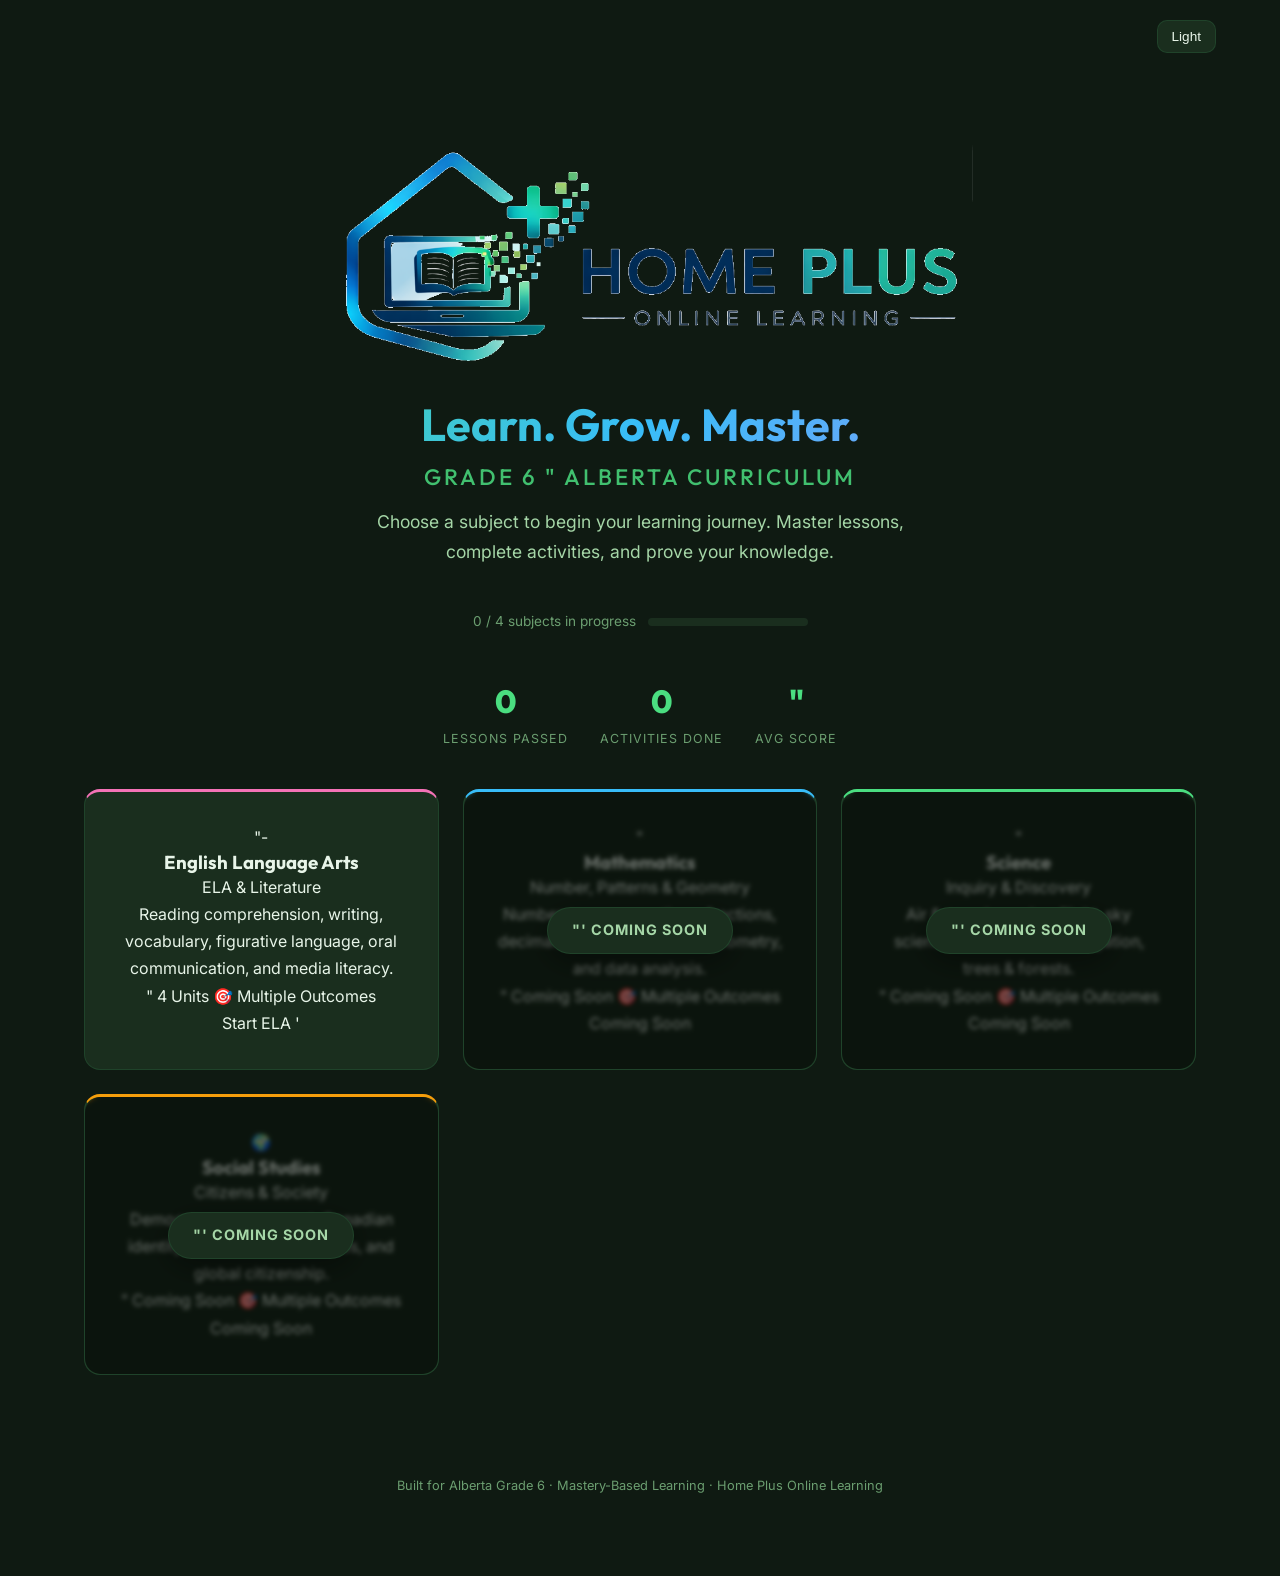
==== commit fd542e05: "Deep clean encoding: reconstruct valid UTF-8, strip garbled bytes" ====
--- a/index.html
+++ b/index.html
@@ -1,510 +1,510 @@
-<!DOCTYPE html>-
-<html lang="en">-
-<head>-
-  <meta charset="UTF-8">-
-  <meta name="viewport" content="width=device-width, initial-scale=1.0">-
-  <title>Grade 6 â" Home Plus Online Learning</title>-
-  <meta name="description" content="Interactive mastery-based Grade 6 lessons aligned to the Alberta Curriculum. Multiple subjects including ELA, Math, Science, and Social Studies.">-
-  <link href="https://fonts.googleapis.com/css2?family=Inter:wght@400;500;600;700;800&family=Outfit:wght@700;800&display=swap" rel="stylesheet">-
-  <link rel="stylesheet" href="shared.css">-
-  <style>-
-    /* Landing-page-only overrides */-
-    .landing-wrap{max-width:1200px;margin:0 auto;padding:0 24px 60px}-
--
-    .landing-topbar{display:flex;justify-content:space-between;align-items:center;padding:20px 24px;max-width:1200px;margin:0 auto}-
-    .landing-logo{display:flex;align-items:center;gap:10px}-
-    .landing-logo .logo-icon{font-size:28px}-
-    .landing-logo h2{font-size:1.1rem;color:var(--accent);letter-spacing:-.5px}-
-    .landing-logo span{display:block;font-family:'Inter';font-size:.7rem;color:var(--text3);font-weight:500;letter-spacing:.5px;text-transform:uppercase;margin-top:2px}-
--
-    .landing-progress{display:flex;align-items:center;justify-content:center;gap:12px;font-size:.85rem;color:var(--text3);width:100%;margin-bottom:8px}-
-    .landing-progress-bar{width:160px;height:8px;background:var(--card);border-radius:20px;overflow:hidden}-
-    .landing-progress-fill{height:100%;border-radius:20px;background:linear-gradient(90deg,#4ade80,#38bdf8,#a78bfa);transition:width .5s ease}-
--
-    .subject-card{border-top:3px solid var(--accent);position:relative}-
--
-    /* Accent overrides per subject card */-
-    .subject-card[data-subject="ela"]{--accent:#f472b6;--accent2:#ec4899;border-top-color:#f472b6}-
-    .subject-card[data-subject="math"]{--accent:#38bdf8;--accent2:#0ea5e9;border-top-color:#38bdf8}-
-    .subject-card[data-subject="science"]{--accent:#4ade80;--accent2:#22c55e;border-top-color:#4ade80}-
-    .subject-card[data-subject="social"]{--accent:#f59e0b;--accent2:#d97706;border-top-color:#f59e0b}-
--
-    body.light .subject-card[data-subject="ela"]{--accent:#db2777;--accent2:#be185d;border-top-color:#db2777}-
-    body.light .subject-card[data-subject="math"]{--accent:#0284c7;--accent2:#0369a1;border-top-color:#0284c7}-
-    body.light .subject-card[data-subject="science"]{--accent:#16a34a;--accent2:#15803d;border-top-color:#16a34a}-
-    body.light .subject-card[data-subject="social"]{--accent:#b45309;--accent2:#92400e;border-top-color:#b45309}-
--
-    .coming-soon-overlay{position:absolute;inset:0;background:rgba(0,0,0,.55);border-radius:var(--radius);display:flex;align-items:center;justify-content:center;z-index:5;backdrop-filter:blur(2px)}-
-    .coming-soon-badge{background:var(--card);border:1px solid var(--border);padding:10px 24px;border-radius:30px;font-weight:700;font-size:.9rem;color:var(--text2);letter-spacing:1px;text-transform:uppercase;display:flex;align-items:center;gap:8px;box-shadow:var(--shadow)}-
--
-    .stats-bar{display:flex;justify-content:center;gap:32px;margin:0 auto 40px;flex-wrap:wrap;max-width:600px}-
-    .stat{text-align:center}-
-    .stat .stat-num{font-size:2rem;font-weight:800;font-family:'Outfit';color:var(--accent)}-
-    .stat .stat-label{font-size:.78rem;color:var(--text3);text-transform:uppercase;letter-spacing:1px}-
--
-    .footer{text-align:center;padding:40px 20px 20px;color:var(--text3);font-size:.8rem}-
-    .footer a{color:var(--accent)}-
--
-    /* Mobile responsiveness */-
-    @media(max-width:600px){-
-      .landing-hero img{height:auto !important;max-width:90%;margin:0 auto 16px !important}-
-      .landing-hero h1{font-size:1.6rem}-
-      .landing-hero h2{font-size:1rem !important}-
-      .stats-bar{gap:20px}-
-      .unit-grid{grid-template-columns:1fr !important}-
-    }-
-  </style>-
-</head>-
-<body>-
--
-  <!-- SIGN-IN OVERLAY -->-
-  <div class="signin-overlay" id="signinOverlay" style="display:none">-
-    <div class="signin-card">-
-      <div style="font-size:3rem;margin-bottom:12px">ð"</div>-
-      <h2>Welcome, Learner!</h2>-
-      <p>Enter your name and email to track your progress across all subjects.</p>-
-      <button class="signin-btn" onclick="googleSignIn()">Get Started â'</button>-
-    </div>-
-  </div>-
--
-  <!-- TOP BAR -->-
-  <div class="landing-topbar">-
-    <div class="landing-logo"></div>-
-    <div class="top-actions">-
-      <span id="studentDisplay" style="font-size:.85rem;color:var(--text3)"></span>-
-      <button class="theme-btn" id="themeBtn" onclick="toggleTheme()">âï¸ Light</button>-
-    </div>-
-  </div>-
--
-  <!-- HERO -->-
-  <div class="landing-hero">-
-    <img src="assets/hpln-logo.png" alt="Home Plus Online Learning" style="height:245px;display:block;margin:0 auto 20px;border-radius:12px">-
-    <h1>Learn. Grow. Master.</h1>-
-    <h2 style="font-size:1.4rem;font-weight:500;color:var(--accent);letter-spacing:3px;text-transform:uppercase;margin:4px 0 16px;opacity:.85">Grade 6 â" Alberta Curriculum</h2>-
-    <p>Choose a subject to begin your learning journey. Master lessons, complete activities, and prove your knowledge.</p>-
-  </div>-
--
-  <!-- STATS BAR -->-
-  <div class="stats-bar">-
-    <div class="landing-progress" style="flex-basis:100%">-
-      <span id="overallLabel">0 / 4 subjects in progress</span>-
-      <div class="landing-progress-bar"><div class="landing-progress-fill" id="overallFill" style="width:0%"></div></div>-
-    </div>-
-    <div class="stat"><div class="stat-num" id="statLessons">0</div><div class="stat-label">Lessons Passed</div></div>-
-    <div class="stat"><div class="stat-num" id="statActivities">0</div><div class="stat-label">Activities Done</div></div>-
-    <div class="stat"><div class="stat-num" id="statAvg">â"</div><div class="stat-label">Avg Score</div></div>-
-  </div>-
--
-  <!-- SUBJECT GRID -->-
-  <div class="landing-wrap">-
-    <div class="unit-grid">-
--
-      <!-- ELA -->-
-      <div class="unit-card subject-card" data-subject="ela" id="subjectCardEla" onclick="openSubject('ela')">-
-        <span class="card-icon">ð"-</span>-
-        <h3>English Language Arts</h3>-
-        <div class="unit-code">ELA & Literature</div>-
-        <p>Reading comprehension, writing, vocabulary, figurative language, oral communication, and media literacy.</p>-
-        <div class="card-meta">-
-          <span>ð" 4 Units</span>-
-          <span>ð¯ Multiple Outcomes</span>-
-        </div>-
-        <div class="card-btn" id="subjectBtnEla">Start ELA â'</div>-
-        <div class="card-progress"><div class="card-progress-fill" id="progEla" style="width:0%"></div></div>-
-      </div>-
--
-      <!-- MATH -->-
-      <div class="unit-card subject-card" data-subject="math" id="subjectCardMath">-
-        <span class="card-icon">ð"¢</span>-
-        <h3>Mathematics</h3>-
-        <div class="unit-code">Number, Patterns & Geometry</div>-
-        <p>Number sense, operations, fractions, decimals, patterns, algebra, geometry, and data analysis.</p>-
-        <div class="card-meta">-
-          <span>ð" Coming Soon</span>-
-          <span>ð¯ Multiple Outcomes</span>-
-        </div>-
-        <div class="card-btn">Coming Soon</div>-
-        <div class="card-progress"><div class="card-progress-fill" id="progMath" style="width:0%"></div></div>-
-        <div class="coming-soon-overlay"><div class="coming-soon-badge">ð"' Coming Soon</div></div>-
-      </div>-
--
-      <!-- SCIENCE -->-
-      <div class="unit-card subject-card" data-subject="science" id="subjectCardScience">-
-        <span class="card-icon">ð"¬</span>-
-        <h3>Science</h3>-
-        <div class="unit-code">Inquiry & Discovery</div>-
-        <p>Air & aerodynamics, flight, sky science, evidence & investigation, trees & forests.</p>-
-        <div class="card-meta">-
-          <span>ð" Coming Soon</span>-
-          <span>ð¯ Multiple Outcomes</span>-
-        </div>-
-        <div class="card-btn">Coming Soon</div>-
-        <div class="card-progress"><div class="card-progress-fill" id="progScience" style="width:0%"></div></div>-
-        <div class="coming-soon-overlay"><div class="coming-soon-badge">ð"' Coming Soon</div></div>-
-      </div>-
--
-      <!-- SOCIAL STUDIES -->-
-      <div class="unit-card subject-card" data-subject="social" id="subjectCardSocial">-
-        <span class="card-icon">ð</span>-
-        <h3>Social Studies</h3>-
-        <div class="unit-code">Citizens & Society</div>-
-        <p>Democracy, government, Canadian identity, historical perspectives, and global citizenship.</p>-
-        <div class="card-meta">-
-          <span>ð" Coming Soon</span>-
-          <span>ð¯ Multiple Outcomes</span>-
-        </div>-
-        <div class="card-btn">Coming Soon</div>-
-        <div class="card-progress"><div class="card-progress-fill" id="progSocial" style="width:0%"></div></div>-
-        <div class="coming-soon-overlay"><div class="coming-soon-badge">ð"' Coming Soon</div></div>-
-      </div>-
--
-    </div><!-- /unit-grid -->-
--
-    <div class="footer">-
-      <p>Built for Alberta Grade 6 &middot; Mastery-Based Learning &middot; Home Plus Online Learning</p>-
-    </div>-
-  </div>-
--
-  <script src="shared.js"></script>-
-  <script>-
-    // ===== SUBJECT NAVIGATION =====-
-    const subjectPaths = {-
-      ela: 'ela/index.html'-
-    };-
--
-    function openSubject(sid) {-
-      if (!subjectPaths[sid]) return;-
-      window.location.href = subjectPaths[sid];-
-    }-
--
-    // ===== PROGRESS TRACKING =====-
-    function updateLandingProgress() {-
-      let totalPassed = 0, totalLessons = 0;-
--
-      // ELA: 4 units, lesson counts TBD â" scanning localStorage-
-      const elaUnits = ['reading', 'writing', 'vocabulary', 'oral-media'];-
-      const elaLessonCounts = { reading: 8, writing: 7, vocabulary: 6, 'oral-media': 6 };-
-      let elaPassed = 0, elaTotal = 0;-
--
-      elaUnits.forEach(u => {-
-        const count = elaLessonCounts[u] || 0;-
-        elaTotal += count;-
-        for (let i = 1; i <= count; i++) {-
-          if (localStorage.getItem(`g6-ela-${u}-lesson${i}-passed`)) { elaPassed++; totalPassed++; }-
-        }-
-      });-
-      totalLessons += elaTotal;-
--
-      const elaPct = elaTotal > 0 ? Math.round(elaPassed / elaTotal * 100) : 0;-
-      const progEla = document.getElementById('progEla');-
-      const btnEla = document.getElementById('subjectBtnEla');-
-      if (progEla) progEla.style.width = elaPct + '%';-
-      if (elaPassed === elaTotal && elaTotal > 0) {-
-        if (btnEla) btnEla.textContent = 'Review ELA â"';-
-      } else if (elaPassed > 0) {-
-        if (btnEla) btnEla.textContent = 'Continue ELA â'';-
-      }-
--
-      // Overall progress-
-      const overallPct = totalLessons > 0 ? Math.round(totalPassed / totalLessons * 100) : 0;-
-      const fillEl = document.getElementById('overallFill');-
-      const labelEl = document.getElementById('overallLabel');-
-      if (fillEl) fillEl.style.width = overallPct + '%';-
--
-      let subjectsStarted = 0;-
-      if (elaPassed > 0) subjectsStarted++;-
-      if (labelEl) labelEl.textContent = `${subjectsStarted} / 4 subjects in progress`;-
--
-      // Stats-
-      document.getElementById('statLessons').textContent = totalPassed;-
--
-      const grades = JSON.parse(localStorage.getItem('g6-grades') || '[]');-
-      const actCount = grades.filter(g => g.quizId && g.quizId.includes('-l') && g.quizId.includes('-')).length;-
-      document.getElementById('statActivities').textContent = actCount;-
--
-      const quizGrades = grades.filter(g => g.quizId && g.quizId.startsWith('quiz'));-
-      if (quizGrades.length > 0) {-
-        const avg = Math.round(quizGrades.reduce((s, g) => s + g.percentage, 0) / quizGrades.length);-
-        document.getElementById('statAvg').textContent = avg + '%';-
-      }-
-    }-
--
-    // ===== INIT =====-
-    document.addEventListener('DOMContentLoaded', () => {-
-      updateLandingProgress();-
-    });-
-  </script>-
-  <!-- Fallback: self-contained teacher unlock if shared.js fails -->-
-  <script>-
-  (function(){-
-    if(typeof window.teacherUnlock==='function') return;-
-    function unlockAll(){-
-      document.querySelectorAll('.nav-item.locked').forEach(function(n){n.classList.remove('locked');});-
-      document.querySelectorAll('.lesson-card.locked,.unit-card.locked,.subject-card.locked').forEach(function(c){c.classList.remove('locked');var ov=c.querySelector('.coming-soon-overlay');if(ov)ov.style.display='none';var b=c.querySelector('.card-btn');if(b&&b.textContent.indexOf('Coming Soon')>-1)b.textContent='Explore â'';});-
-    }-
-    window.teacherUnlock=function(){-
-      try{if(localStorage.getItem('g6-teacher-unlock')==='true'){if(confirm('Deactivate teacher unlock?')){localStorage.removeItem('g6-teacher-unlock');alert('Locked.');location.reload();}return;}}catch(e){}-
-      var code=prompt('Enter teacher access code:');if(!code)return;-
-      if(code.trim()==='shammel2026'){try{localStorage.setItem('g6-teacher-unlock','true');}catch(e){}unlockAll();alert('Unlocked! All content accessible.');}else{alert('Invalid code.');}-
-    };-
-    document.addEventListener('keydown',function(e){if(e.ctrlKey&&e.shiftKey&&(e.key==='L'||e.key==='l')){e.preventDefault();window.teacherUnlock();}});-
-    try{if(localStorage.getItem('g6-teacher-unlock')==='true')setTimeout(unlockAll,400);}catch(e){}-
-  })();-
-  </script>-
-</body>-
-</html>-
+<!DOCTYPE html>
+
+<html lang="en">
+
+<head>
+
+  <meta charset="UTF-8">
+
+  <meta name="viewport" content="width=device-width, initial-scale=1.0">
+
+  <title>Grade 6 " Home Plus Online Learning</title>
+
+  <meta name="description" content="Interactive mastery-based Grade 6 lessons aligned to the Alberta Curriculum. Multiple subjects including ELA, Math, Science, and Social Studies.">
+
+  <link href="https://fonts.googleapis.com/css2?family=Inter:wght@400;500;600;700;800&family=Outfit:wght@700;800&display=swap" rel="stylesheet">
+
+  <link rel="stylesheet" href="shared.css">
+
+  <style>
+
+    /* Landing-page-only overrides */
+
+    .landing-wrap{max-width:1200px;margin:0 auto;padding:0 24px 60px}
+
+
+
+    .landing-topbar{display:flex;justify-content:space-between;align-items:center;padding:20px 24px;max-width:1200px;margin:0 auto}
+
+    .landing-logo{display:flex;align-items:center;gap:10px}
+
+    .landing-logo .logo-icon{font-size:28px}
+
+    .landing-logo h2{font-size:1.1rem;color:var(--accent);letter-spacing:-.5px}
+
+    .landing-logo span{display:block;font-family:'Inter';font-size:.7rem;color:var(--text3);font-weight:500;letter-spacing:.5px;text-transform:uppercase;margin-top:2px}
+
+
+
+    .landing-progress{display:flex;align-items:center;justify-content:center;gap:12px;font-size:.85rem;color:var(--text3);width:100%;margin-bottom:8px}
+
+    .landing-progress-bar{width:160px;height:8px;background:var(--card);border-radius:20px;overflow:hidden}
+
+    .landing-progress-fill{height:100%;border-radius:20px;background:linear-gradient(90deg,#4ade80,#38bdf8,#a78bfa);transition:width .5s ease}
+
+
+
+    .subject-card{border-top:3px solid var(--accent);position:relative}
+
+
+
+    /* Accent overrides per subject card */
+
+    .subject-card[data-subject="ela"]{--accent:#f472b6;--accent2:#ec4899;border-top-color:#f472b6}
+
+    .subject-card[data-subject="math"]{--accent:#38bdf8;--accent2:#0ea5e9;border-top-color:#38bdf8}
+
+    .subject-card[data-subject="science"]{--accent:#4ade80;--accent2:#22c55e;border-top-color:#4ade80}
+
+    .subject-card[data-subject="social"]{--accent:#f59e0b;--accent2:#d97706;border-top-color:#f59e0b}
+
+
+
+    body.light .subject-card[data-subject="ela"]{--accent:#db2777;--accent2:#be185d;border-top-color:#db2777}
+
+    body.light .subject-card[data-subject="math"]{--accent:#0284c7;--accent2:#0369a1;border-top-color:#0284c7}
+
+    body.light .subject-card[data-subject="science"]{--accent:#16a34a;--accent2:#15803d;border-top-color:#16a34a}
+
+    body.light .subject-card[data-subject="social"]{--accent:#b45309;--accent2:#92400e;border-top-color:#b45309}
+
+
+
+    .coming-soon-overlay{position:absolute;inset:0;background:rgba(0,0,0,.55);border-radius:var(--radius);display:flex;align-items:center;justify-content:center;z-index:5;backdrop-filter:blur(2px)}
+
+    .coming-soon-badge{background:var(--card);border:1px solid var(--border);padding:10px 24px;border-radius:30px;font-weight:700;font-size:.9rem;color:var(--text2);letter-spacing:1px;text-transform:uppercase;display:flex;align-items:center;gap:8px;box-shadow:var(--shadow)}
+
+
+
+    .stats-bar{display:flex;justify-content:center;gap:32px;margin:0 auto 40px;flex-wrap:wrap;max-width:600px}
+
+    .stat{text-align:center}
+
+    .stat .stat-num{font-size:2rem;font-weight:800;font-family:'Outfit';color:var(--accent)}
+
+    .stat .stat-label{font-size:.78rem;color:var(--text3);text-transform:uppercase;letter-spacing:1px}
+
+
+
+    .footer{text-align:center;padding:40px 20px 20px;color:var(--text3);font-size:.8rem}
+
+    .footer a{color:var(--accent)}
+
+
+
+    /* Mobile responsiveness */
+
+    @media(max-width:600px){
+
+      .landing-hero img{height:auto !important;max-width:90%;margin:0 auto 16px !important}
+
+      .landing-hero h1{font-size:1.6rem}
+
+      .landing-hero h2{font-size:1rem !important}
+
+      .stats-bar{gap:20px}
+
+      .unit-grid{grid-template-columns:1fr !important}
+
+    }
+
+  </style>
+
+</head>
+
+<body>
+
+
+
+  <!-- SIGN-IN OVERLAY -->
+
+  <div class="signin-overlay" id="signinOverlay" style="display:none">
+
+    <div class="signin-card">
+
+      <div style="font-size:3rem;margin-bottom:12px">"</div>
+
+      <h2>Welcome, Learner!</h2>
+
+      <p>Enter your name and email to track your progress across all subjects.</p>
+
+      <button class="signin-btn" onclick="googleSignIn()">Get Started '</button>
+
+    </div>
+
+  </div>
+
+
+
+  <!-- TOP BAR -->
+
+  <div class="landing-topbar">
+
+    <div class="landing-logo"></div>
+
+    <div class="top-actions">
+
+      <span id="studentDisplay" style="font-size:.85rem;color:var(--text3)"></span>
+
+      <button class="theme-btn" id="themeBtn" onclick="toggleTheme()"> Light</button>
+
+    </div>
+
+  </div>
+
+
+
+  <!-- HERO -->
+
+  <div class="landing-hero">
+
+    <img src="assets/hpln-logo.png" alt="Home Plus Online Learning" style="height:245px;display:block;margin:0 auto 20px;border-radius:12px">
+
+    <h1>Learn. Grow. Master.</h1>
+
+    <h2 style="font-size:1.4rem;font-weight:500;color:var(--accent);letter-spacing:3px;text-transform:uppercase;margin:4px 0 16px;opacity:.85">Grade 6 " Alberta Curriculum</h2>
+
+    <p>Choose a subject to begin your learning journey. Master lessons, complete activities, and prove your knowledge.</p>
+
+  </div>
+
+
+
+  <!-- STATS BAR -->
+
+  <div class="stats-bar">
+
+    <div class="landing-progress" style="flex-basis:100%">
+
+      <span id="overallLabel">0 / 4 subjects in progress</span>
+
+      <div class="landing-progress-bar"><div class="landing-progress-fill" id="overallFill" style="width:0%"></div></div>
+
+    </div>
+
+    <div class="stat"><div class="stat-num" id="statLessons">0</div><div class="stat-label">Lessons Passed</div></div>
+
+    <div class="stat"><div class="stat-num" id="statActivities">0</div><div class="stat-label">Activities Done</div></div>
+
+    <div class="stat"><div class="stat-num" id="statAvg">"</div><div class="stat-label">Avg Score</div></div>
+
+  </div>
+
+
+
+  <!-- SUBJECT GRID -->
+
+  <div class="landing-wrap">
+
+    <div class="unit-grid">
+
+
+
+      <!-- ELA -->
+
+      <div class="unit-card subject-card" data-subject="ela" id="subjectCardEla" onclick="openSubject('ela')">
+
+        <span class="card-icon">"-</span>
+
+        <h3>English Language Arts</h3>
+
+        <div class="unit-code">ELA & Literature</div>
+
+        <p>Reading comprehension, writing, vocabulary, figurative language, oral communication, and media literacy.</p>
+
+        <div class="card-meta">
+
+          <span>" 4 Units</span>
+
+          <span>🎯 Multiple Outcomes</span>
+
+        </div>
+
+        <div class="card-btn" id="subjectBtnEla">Start ELA '</div>
+
+        <div class="card-progress"><div class="card-progress-fill" id="progEla" style="width:0%"></div></div>
+
+      </div>
+
+
+
+      <!-- MATH -->
+
+      <div class="unit-card subject-card" data-subject="math" id="subjectCardMath">
+
+        <span class="card-icon">"</span>
+
+        <h3>Mathematics</h3>
+
+        <div class="unit-code">Number, Patterns & Geometry</div>
+
+        <p>Number sense, operations, fractions, decimals, patterns, algebra, geometry, and data analysis.</p>
+
+        <div class="card-meta">
+
+          <span>" Coming Soon</span>
+
+          <span>🎯 Multiple Outcomes</span>
+
+        </div>
+
+        <div class="card-btn">Coming Soon</div>
+
+        <div class="card-progress"><div class="card-progress-fill" id="progMath" style="width:0%"></div></div>
+
+        <div class="coming-soon-overlay"><div class="coming-soon-badge">"' Coming Soon</div></div>
+
+      </div>
+
+
+
+      <!-- SCIENCE -->
+
+      <div class="unit-card subject-card" data-subject="science" id="subjectCardScience">
+
+        <span class="card-icon">"</span>
+
+        <h3>Science</h3>
+
+        <div class="unit-code">Inquiry & Discovery</div>
+
+        <p>Air & aerodynamics, flight, sky science, evidence & investigation, trees & forests.</p>
+
+        <div class="card-meta">
+
+          <span>" Coming Soon</span>
+
+          <span>🎯 Multiple Outcomes</span>
+
+        </div>
+
+        <div class="card-btn">Coming Soon</div>
+
+        <div class="card-progress"><div class="card-progress-fill" id="progScience" style="width:0%"></div></div>
+
+        <div class="coming-soon-overlay"><div class="coming-soon-badge">"' Coming Soon</div></div>
+
+      </div>
+
+
+
+      <!-- SOCIAL STUDIES -->
+
+      <div class="unit-card subject-card" data-subject="social" id="subjectCardSocial">
+
+        <span class="card-icon">🌍</span>
+
+        <h3>Social Studies</h3>
+
+        <div class="unit-code">Citizens & Society</div>
+
+        <p>Democracy, government, Canadian identity, historical perspectives, and global citizenship.</p>
+
+        <div class="card-meta">
+
+          <span>" Coming Soon</span>
+
+          <span>🎯 Multiple Outcomes</span>
+
+        </div>
+
+        <div class="card-btn">Coming Soon</div>
+
+        <div class="card-progress"><div class="card-progress-fill" id="progSocial" style="width:0%"></div></div>
+
+        <div class="coming-soon-overlay"><div class="coming-soon-badge">"' Coming Soon</div></div>
+
+      </div>
+
+
+
+    </div><!-- /unit-grid -->
+
+
+
+    <div class="footer">
+
+      <p>Built for Alberta Grade 6 &middot; Mastery-Based Learning &middot; Home Plus Online Learning</p>
+
+    </div>
+
+  </div>
+
+
+
+  <script src="shared.js"></script>
+
+  <script>
+
+    // ===== SUBJECT NAVIGATION =====
+
+    const subjectPaths = {
+
+      ela: 'ela/index.html'
+
+    };
+
+
+
+    function openSubject(sid) {
+
+      if (!subjectPaths[sid]) return;
+
+      window.location.href = subjectPaths[sid];
+
+    }
+
+
+
+    // ===== PROGRESS TRACKING =====
+
+    function updateLandingProgress() {
+
+      let totalPassed = 0, totalLessons = 0;
+
+
+
+      // ELA: 4 units, lesson counts TBD " scanning localStorage
+
+      const elaUnits = ['reading', 'writing', 'vocabulary', 'oral-media'];
+
+      const elaLessonCounts = { reading: 8, writing: 7, vocabulary: 6, 'oral-media': 6 };
+
+      let elaPassed = 0, elaTotal = 0;
+
+
+
+      elaUnits.forEach(u => {
+
+        const count = elaLessonCounts[u] || 0;
+
+        elaTotal += count;
+
+        for (let i = 1; i <= count; i++) {
+
+          if (localStorage.getItem(`g6-ela-${u}-lesson${i}-passed`)) { elaPassed++; totalPassed++; }
+
+        }
+
+      });
+
+      totalLessons += elaTotal;
+
+
+
+      const elaPct = elaTotal > 0 ? Math.round(elaPassed / elaTotal * 100) : 0;
+
+      const progEla = document.getElementById('progEla');
+
+      const btnEla = document.getElementById('subjectBtnEla');
+
+      if (progEla) progEla.style.width = elaPct + '%';
+
+      if (elaPassed === elaTotal && elaTotal > 0) {
+
+        if (btnEla) btnEla.textContent = 'Review ELA "';
+
+      } else if (elaPassed > 0) {
+
+        if (btnEla) btnEla.textContent = 'Continue ELA '';
+
+      }
+
+
+
+      // Overall progress
+
+      const overallPct = totalLessons > 0 ? Math.round(totalPassed / totalLessons * 100) : 0;
+
+      const fillEl = document.getElementById('overallFill');
+
+      const labelEl = document.getElementById('overallLabel');
+
+      if (fillEl) fillEl.style.width = overallPct + '%';
+
+
+
+      let subjectsStarted = 0;
+
+      if (elaPassed > 0) subjectsStarted++;
+
+      if (labelEl) labelEl.textContent = `${subjectsStarted} / 4 subjects in progress`;
+
+
+
+      // Stats
+
+      document.getElementById('statLessons').textContent = totalPassed;
+
+
+
+      const grades = JSON.parse(localStorage.getItem('g6-grades') || '[]');
+
+      const actCount = grades.filter(g => g.quizId && g.quizId.includes('-l') && g.quizId.includes('-')).length;
+
+      document.getElementById('statActivities').textContent = actCount;
+
+
+
+      const quizGrades = grades.filter(g => g.quizId && g.quizId.startsWith('quiz'));
+
+      if (quizGrades.length > 0) {
+
+        const avg = Math.round(quizGrades.reduce((s, g) => s + g.percentage, 0) / quizGrades.length);
+
+        document.getElementById('statAvg').textContent = avg + '%';
+
+      }
+
+    }
+
+
+
+    // ===== INIT =====
+
+    document.addEventListener('DOMContentLoaded', () => {
+
+      updateLandingProgress();
+
+    });
+
+  </script>
+
+  <!-- Fallback: self-contained teacher unlock if shared.js fails -->
+
+  <script>
+
+  (function(){
+
+    if(typeof window.teacherUnlock==='function') return;
+
+    function unlockAll(){
+
+      document.querySelectorAll('.nav-item.locked').forEach(function(n){n.classList.remove('locked');});
+
+      document.querySelectorAll('.lesson-card.locked,.unit-card.locked,.subject-card.locked').forEach(function(c){c.classList.remove('locked');var ov=c.querySelector('.coming-soon-overlay');if(ov)ov.style.display='none';var b=c.querySelector('.card-btn');if(b&&b.textContent.indexOf('Coming Soon')>-1)b.textContent='Explore '';});
+
+    }
+
+    window.teacherUnlock=function(){
+
+      try{if(localStorage.getItem('g6-teacher-unlock')==='true'){if(confirm('Deactivate teacher unlock?')){localStorage.removeItem('g6-teacher-unlock');alert('Locked.');location.reload();}return;}}catch(e){}
+
+      var code=prompt('Enter teacher access code:');if(!code)return;
+
+      if(code.trim()==='shammel2026'){try{localStorage.setItem('g6-teacher-unlock','true');}catch(e){}unlockAll();alert('Unlocked! All content accessible.');}else{alert('Invalid code.');}
+
+    };
+
+    document.addEventListener('keydown',function(e){if(e.ctrlKey&&e.shiftKey&&(e.key==='L'||e.key==='l')){e.preventDefault();window.teacherUnlock();}});
+
+    try{if(localStorage.getItem('g6-teacher-unlock')==='true')setTimeout(unlockAll,400);}catch(e){}
+
+  })();
+
+  </script>
+
+</body>
+
+</html>
+
--- a/shared.css
+++ b/shared.css
@@ -1,1278 +1,1278 @@
-/* ============================================================-
-   GRADE 6 â" SHARED DESIGN SYSTEM-
-   Home Plus Online Learning-
-   ============================================================ */-
--
-/* --- RESET --- */-
-*,*::before,*::after{box-sizing:border-box;margin:0;padding:0}-
--
-/* --- THEME TOKENS --- */-
-:root{-
-  --bg:#0f1a12;--bg2:#162016;-
-  --card:#1a2e1e;--card2:#22382a;-
-  --accent:#4ade80;--accent2:#22c55e;-
-  --accent-glow:rgba(74,222,128,.15);-
-  --text:#e8f5e9;--text2:#a5d6a7;--text3:#6b9e70;-
-  --border:rgba(74,222,128,.12);-
-  --danger:#ef4444;--warn:#f59e0b;--info:#38bdf8;-
-  --quiz-correct:#22c55e;--quiz-wrong:#ef4444;-
-  --radius:16px;--radius-sm:10px;-
-  --shadow:0 8px 32px rgba(0,0,0,.4);-
-  --transition:all .3s cubic-bezier(.4,0,.2,1)-
-}-
--
-body.light{-
-  --bg:#f0f7f0;--bg2:#e8f5e9;-
-  --card:#fff;--card2:#f1f8f1;-
-  --accent:#16a34a;--accent2:#15803d;-
-  --accent-glow:rgba(22,163,74,.1);-
-  --text:#1a3a1a;--text2:#2d5a2d;--text3:#5a8a5a;-
-  --border:rgba(22,163,74,.15);-
-  --shadow:0 8px 32px rgba(0,0,0,.08)-
-}-
--
-/* --- PER-UNIT ACCENT OVERRIDES --- */-
-[data-unit="b"]{--accent:#f59e0b;--accent2:#d97706;--accent-glow:rgba(245,158,11,.12);--border:rgba(245,158,11,.12)}-
-body.light [data-unit="b"]{--accent:#b45309;--accent2:#92400e;--accent-glow:rgba(180,83,9,.1);--border:rgba(180,83,9,.12)}-
--
-[data-unit="c"]{--accent:#f97316;--accent2:#ea580c;--accent-glow:rgba(249,115,22,.12);--border:rgba(249,115,22,.12)}-
-body.light [data-unit="c"]{--accent:#c2410c;--accent2:#9a3412;--accent-glow:rgba(194,65,12,.1);--border:rgba(194,65,12,.12)}-
--
-[data-unit="d"]{--accent:#38bdf8;--accent2:#0ea5e9;--accent-glow:rgba(56,189,248,.12);--border:rgba(56,189,248,.12)}-
-body.light [data-unit="d"]{--accent:#0284c7;--accent2:#0369a1;--accent-glow:rgba(2,132,199,.1);--border:rgba(2,132,199,.12)}-
--
-[data-unit="e"]{--accent:#a78bfa;--accent2:#8b5cf6;--accent-glow:rgba(167,139,250,.12);--border:rgba(167,139,250,.12)}-
-body.light [data-unit="e"]{--accent:#7c3aed;--accent2:#6d28d9;--accent-glow:rgba(124,58,237,.1);--border:rgba(124,58,237,.12)}-
--
-/* --- BASE --- */-
-html{scroll-behavior:smooth}-
-body{font-family:'Inter',sans-serif;background:var(--bg);color:var(--text);line-height:1.7;min-height:100vh;overflow-x:hidden}-
-h1,h2,h3,h4{font-family:'Outfit','Inter',sans-serif;line-height:1.2}-
-a{color:var(--accent);text-decoration:none}-
--
-/* --- LAYOUT --- */-
-.app{display:flex;min-height:100vh}-
-.sidebar{width:280px;background:var(--bg2);border-right:1px solid var(--border);padding:24px 16px;position:fixed;top:0;left:0;height:100vh;overflow-y:auto;z-index:100;transition:var(--transition)}-
-.sidebar.closed{transform:translateX(-100%)}-
-.main{flex:1;margin-left:280px;padding:32px 40px 60px;max-width:1200px;transition:var(--transition)}-
-@media(max-width:900px){.sidebar{transform:translateX(-100%)}.sidebar.open{transform:translateX(0)}.main{margin-left:0;padding:20px 16px 60px;max-width:none}}-
--
-/* --- SIDEBAR SCROLLBAR --- */-
-.sidebar::-webkit-scrollbar{width:4px}-
-.sidebar::-webkit-scrollbar-track{background:transparent}-
-.sidebar::-webkit-scrollbar-thumb{background:var(--border);border-radius:4px}-
-.sidebar{scrollbar-width:thin;scrollbar-color:var(--border) transparent}-
--
-/* --- SIDEBAR LOGO --- */-
-.sidebar-brand{display:block;width:90%;max-width:248px;margin:0 auto 8px;border-radius:6px}-
--
-/* --- SIDEBAR NAV --- */-
-.logo{display:flex;align-items:center;gap:10px;padding:8px 12px;margin-bottom:28px}-
-.logo-icon{font-size:28px}-
-.logo h2{font-size:1.1rem;color:var(--accent);letter-spacing:-.5px}-
-.logo span{display:block;font-family:'Inter';font-size:.7rem;color:var(--text3);font-weight:500;letter-spacing:.5px;text-transform:uppercase;margin-top:2px}-
--
-.nav-item{display:flex;align-items:center;gap:12px;padding:12px 16px;border-radius:var(--radius-sm);cursor:pointer;transition:var(--transition);margin-bottom:4px;font-size:.9rem;color:var(--text2);font-weight:500;position:relative}-
-.nav-item:hover{background:var(--accent-glow);color:var(--accent)}-
-.nav-item.active{background:var(--accent-glow);color:var(--accent);font-weight:600}-
-.nav-item.active::before{content:'';position:absolute;left:0;top:50%;transform:translateY(-50%);width:3px;height:60%;background:var(--accent);border-radius:4px}-
-.nav-item.locked{opacity:.45;cursor:not-allowed}-
-.nav-item.locked:hover{background:transparent;color:var(--text3)}-
--
-.nav-num{width:28px;height:28px;border-radius:50%;background:var(--card);display:flex;align-items:center;justify-content:center;font-size:.75rem;font-weight:700;flex-shrink:0;border:1px solid var(--border)}-
-.nav-item.active .nav-num{background:var(--accent);color:var(--bg)}-
-.nav-item.completed .nav-num{background:var(--accent2);color:#fff}-
-.nav-item.completed .nav-num::after{content:'â"'}-
-.nav-item.completed .nav-num span{display:none}-
--
-/* --- TOPBAR --- */-
-.topbar{display:flex;justify-content:space-between;align-items:center;margin-bottom:32px;gap:12px;flex-wrap:wrap}-
-.menu-btn{display:none;background:var(--card);border:1px solid var(--border);color:var(--text);width:42px;height:42px;border-radius:var(--radius-sm);cursor:pointer;font-size:1.2rem;transition:var(--transition)}-
-.menu-btn:hover{background:var(--accent-glow);color:var(--accent)}-
-@media(max-width:900px){.menu-btn{display:flex;align-items:center;justify-content:center}}-
--
-.top-actions{display:flex;gap:8px;align-items:center}-
-.theme-btn{background:var(--card);border:1px solid var(--border);color:var(--text);padding:8px 14px;border-radius:var(--radius-sm);cursor:pointer;font-size:.85rem;font-weight:500;transition:var(--transition);display:flex;align-items:center;gap:6px}-
-.theme-btn:hover{background:var(--accent-glow);color:var(--accent)}-
--
-.progress-bar-wrap{background:var(--card);border-radius:20px;height:8px;flex:1;min-width:120px;max-width:200px;overflow:hidden}-
-.progress-bar-fill{height:100%;background:linear-gradient(90deg,var(--accent),var(--accent2));border-radius:20px;transition:width .5s ease;width:0%}-
--
-/* --- GLASS CARDS --- */-
-.glass-card{background:var(--card);border:1px solid var(--border);border-radius:var(--radius);padding:28px;margin-bottom:24px;box-shadow:var(--shadow);transition:var(--transition)}-
-.glass-card:hover{border-color:rgba(74,222,128,.25)}-
--
-.outcome-tag{display:inline-block;background:var(--accent-glow);color:var(--accent);padding:4px 12px;border-radius:20px;font-size:.72rem;font-weight:600;letter-spacing:.3px;margin:2px 4px 2px 0;text-transform:uppercase}-
--
-/* --- LESSON PAGE --- */-
-.lesson-page{display:none;animation:fadeUp .4s ease}-
-.lesson-page.active{display:block}-
--
-.lesson-header{text-align:center;padding:20px 0 10px}-
-.lesson-num{font-size:.8rem;text-transform:uppercase;letter-spacing:2px;color:var(--accent);font-weight:700;margin-bottom:8px}-
-.lesson-title{font-size:2rem;background:linear-gradient(135deg,var(--accent),#86efac);-webkit-background-clip:text;-webkit-text-fill-color:transparent;background-clip:text;margin-bottom:12px}-
-.lesson-subtitle{color:var(--text2);font-size:1rem;max-width:600px;margin:0 auto}-
--
-/* --- CONTENT SECTIONS --- */-
-.section-title{font-size:1.25rem;color:var(--accent);margin:24px 0 12px;display:flex;align-items:center;gap:10px}-
-.section-title .icon{font-size:1.3rem}-
-.content p{margin-bottom:14px;color:var(--text2)}-
-.content strong{color:var(--text)}-
--
-.vocab{display:inline;background:var(--accent-glow);color:var(--accent);padding:2px 8px;border-radius:6px;font-weight:600;font-size:.88rem;cursor:help;border-bottom:2px dashed var(--accent2)}-
--
-.info-grid{display:grid;grid-template-columns:repeat(auto-fit,minmax(200px,1fr));gap:16px;margin:16px 0}-
-.info-box{background:var(--card2);border:1px solid var(--border);border-radius:var(--radius-sm);padding:18px;text-align:center;transition:var(--transition)}-
-.info-box:hover{transform:translateY(-2px);border-color:var(--accent)}-
-.info-box .emoji{font-size:2rem;margin-bottom:8px;display:block}-
-.info-box h4{color:var(--accent);margin-bottom:6px;font-size:.95rem}-
-.info-box p{font-size:.82rem;color:var(--text3)}-
--
-.key-point{background:linear-gradient(135deg,rgba(74,222,128,.08),rgba(34,197,94,.05));border-left:3px solid var(--accent);padding:16px 20px;border-radius:0 var(--radius-sm) var(--radius-sm) 0;margin:16px 0}-
-.key-point p{margin:0;color:var(--text2)}-
--
-/* --- EXPANDABLE --- */-
-.expandable{margin:12px 0}-
-.expand-btn{width:100%;background:var(--card2);border:1px solid var(--border);color:var(--text);padding:14px 18px;border-radius:var(--radius-sm);cursor:pointer;text-align:left;font-size:.9rem;font-weight:600;transition:var(--transition);display:flex;justify-content:space-between;align-items:center}-
-.expand-btn:hover{border-color:var(--accent);background:var(--accent-glow)}-
-.expand-btn .arrow{transition:transform .3s ease;font-size:.8rem}-
-.expand-btn.open .arrow{transform:rotate(180deg)}-
-.expand-content{max-height:0;overflow:hidden;transition:max-height .4s ease;padding:0 18px}-
-.expand-content.open{max-height:1200px;padding:16px 18px}-
--
-/* --- VIDEO --- */-
-.video-wrap{position:relative;padding-bottom:56.25%;height:0;overflow:hidden;border-radius:var(--radius);margin:16px 0;box-shadow:var(--shadow)}-
-.video-wrap iframe{position:absolute;top:0;left:0;width:100%;height:100%;border:0;border-radius:var(--radius)}-
-.video-label{display:flex;align-items:center;gap:8px;margin-bottom:8px;font-size:.85rem;color:var(--text3);font-weight:500}-
--
-/* --- QUIZ --- */-
-.quiz-view{display:none;animation:fadeUp .4s ease}-
-.quiz-view.active{display:block}-
--
-.quiz-progress{display:flex;align-items:center;gap:12px;margin-bottom:24px}-
-.quiz-progress-bar{flex:1;height:8px;background:var(--card2);border-radius:20px;overflow:hidden}-
-.quiz-progress-fill{height:100%;background:linear-gradient(90deg,var(--accent),var(--accent2));border-radius:20px;transition:width .4s ease}-
-.quiz-progress-text{font-size:.85rem;color:var(--text3);font-weight:600;white-space:nowrap}-
--
-.quiz-question-wrap{min-height:300px}-
-.question-card{background:var(--card2);border:1px solid var(--border);border-radius:var(--radius);padding:28px;transition:var(--transition);animation:fadeUp .3s ease}-
-.q-outcome{font-size:.7rem;color:var(--accent);font-weight:700;text-transform:uppercase;letter-spacing:1px;margin-bottom:6px;display:inline-block;background:var(--accent-glow);padding:3px 10px;border-radius:12px}-
-.q-num{font-size:.75rem;color:var(--text3);font-weight:700;text-transform:uppercase;letter-spacing:1px;margin-bottom:8px}-
-.q-text{font-weight:600;margin-bottom:18px;font-size:1.05rem;line-height:1.5}-
--
-.options{display:flex;flex-direction:column;gap:10px}-
-.option-btn{background:var(--card);border:2px solid var(--border);color:var(--text2);padding:14px 18px;border-radius:var(--radius-sm);cursor:pointer;text-align:left;font-size:.92rem;transition:var(--transition);display:flex;align-items:center;gap:12px}-
-.option-btn:hover:not(.disabled){border-color:var(--accent);color:var(--text);background:var(--accent-glow);transform:translateX(4px)}-
-.option-btn.selected{border-color:var(--accent);background:var(--accent-glow);color:var(--text)}-
-.option-btn.correct-answer{border-color:var(--quiz-correct)!important;background:rgba(34,197,94,.15)!important;color:var(--text)!important}-
-.option-btn.wrong-answer{border-color:var(--quiz-wrong)!important;background:rgba(239,68,68,.12)!important;color:var(--text)!important}-
-.option-btn.disabled{cursor:default;opacity:.7}-
-.option-letter{width:30px;height:30px;border-radius:50%;background:var(--bg2);display:flex;align-items:center;justify-content:center;font-size:.8rem;font-weight:700;flex-shrink:0;border:1px solid var(--border)}-
--
-.feedback-box{margin-top:16px;padding:14px 18px;border-radius:var(--radius-sm);font-size:.9rem;font-weight:500;display:none;animation:fadeUp .3s ease}-
-.feedback-box.show{display:block}-
-.feedback-box.correct{background:rgba(34,197,94,.1);color:var(--quiz-correct);border:1px solid rgba(34,197,94,.25)}-
-.feedback-box.wrong{background:rgba(239,68,68,.1);color:var(--quiz-wrong);border:1px solid rgba(239,68,68,.25)}-
--
-.quiz-nav{display:flex;justify-content:center;margin-top:24px;gap:12px}-
-.quiz-next-btn{background:linear-gradient(135deg,var(--accent),var(--accent2));color:var(--bg);border:none;padding:14px 36px;border-radius:var(--radius-sm);cursor:pointer;font-size:1rem;font-weight:700;transition:var(--transition);display:none}-
-.quiz-next-btn:hover{transform:translateY(-2px);box-shadow:0 4px 20px rgba(74,222,128,.3)}-
-.quiz-next-btn.show{display:inline-flex}-
--
-/* --- QUIZ RESULTS --- */-
-.quiz-results-view{display:none;text-align:center;padding:40px 20px;animation:fadeUp .5s ease}-
-.quiz-results-view.active{display:block}-
-.score-circle{width:120px;height:120px;border-radius:50%;display:flex;align-items:center;justify-content:center;margin:0 auto 20px;font-size:2.2rem;font-weight:800;font-family:'Outfit'}-
-.score-circle.pass{background:rgba(34,197,94,.15);color:var(--quiz-correct);border:3px solid var(--quiz-correct)}-
-.score-circle.fail{background:rgba(239,68,68,.15);color:var(--quiz-wrong);border:3px solid var(--quiz-wrong)}-
-.quiz-msg{font-size:1.1rem;color:var(--text2);margin-bottom:8px}-
-.quiz-msg-sub{font-size:.9rem;color:var(--text3);margin-bottom:24px}-
-.results-btn{background:var(--card);border:1px solid var(--border);color:var(--text);padding:12px 28px;border-radius:var(--radius-sm);cursor:pointer;font-weight:600;transition:var(--transition);margin:0 6px}-
-.results-btn:hover{border-color:var(--accent);color:var(--accent)}-
-.results-btn.primary{background:linear-gradient(135deg,var(--accent),var(--accent2));color:var(--bg);border:none}-
-.results-btn.primary:hover{transform:translateY(-2px);box-shadow:0 4px 20px rgba(74,222,128,.3)}-
--
-/* --- REMEDIATION --- */-
-.remediation-view{display:none;animation:fadeUp .4s ease}-
-.remediation-view.active{display:block}-
-.remediation-header{text-align:center;padding:20px 0;border-bottom:1px solid var(--border);margin-bottom:24px}-
-.remediation-header h2{color:var(--warn);font-size:1.4rem;margin-bottom:8px}-
-.remediation-header p{color:var(--text3);font-size:.9rem}-
--
-/* --- LANDING PAGE --- */-
-.landing-hero{text-align:center;padding:60px 20px 20px}-
-.landing-hero h1{font-size:2.8rem;background:linear-gradient(135deg,#4ade80,#38bdf8,#a78bfa);-webkit-background-clip:text;-webkit-text-fill-color:transparent;background-clip:text;margin-bottom:12px}-
-.landing-hero p{color:var(--text2);font-size:1.1rem;max-width:600px;margin:0 auto 24px}-
--
-.unit-grid{display:grid;grid-template-columns:repeat(auto-fit,minmax(280px,1fr));gap:24px;padding:0 20px;max-width:1200px;margin:0 auto 60px}-
--
-.unit-card{background:var(--card);border:1px solid var(--border);border-radius:var(--radius);padding:32px;text-align:center;cursor:pointer;transition:var(--transition);position:relative;overflow:hidden}-
-.unit-card:hover:not(.locked){transform:translateY(-6px);box-shadow:0 16px 48px rgba(0,0,0,.3)}-
-.unit-card.locked{opacity:.5;cursor:not-allowed;filter:grayscale(.3)}-
-.unit-card.locked::after{content:'ð"'';position:absolute;top:16px;right:16px;font-size:1.4rem}-
-.unit-card.completed{border-color:var(--accent2)}-
-.unit-card.completed::after{content:'â...';position:absolute;top:16px;right:16px;font-size:1.4rem}-
--
-.unit-card .card-icon{font-size:3.5rem;margin-bottom:16px;display:block}-
-.unit-card h3{font-size:1.25rem;color:var(--accent);margin-bottom:4px}-
-.unit-card .unit-code{font-size:.72rem;text-transform:uppercase;letter-spacing:1.5px;color:var(--text3);font-weight:600;margin-bottom:12px}-
-.unit-card p{font-size:.88rem;color:var(--text3);margin-bottom:16px;min-height:40px}-
-.unit-card .card-meta{display:flex;justify-content:center;gap:16px;font-size:.78rem;color:var(--text3);margin-bottom:16px}-
-.unit-card .card-meta span{display:flex;align-items:center;gap:4px}-
-.unit-card .card-btn{display:inline-block;background:linear-gradient(135deg,var(--accent),var(--accent2));color:var(--bg);padding:10px 24px;border-radius:var(--radius-sm);font-weight:700;font-size:.9rem;transition:var(--transition)}-
-.unit-card.locked .card-btn{background:var(--card2);color:var(--text3)}-
-.unit-card .card-progress{margin-top:12px;height:4px;background:var(--card2);border-radius:10px;overflow:hidden}-
-.unit-card .card-progress-fill{height:100%;background:linear-gradient(90deg,var(--accent),var(--accent2));border-radius:10px;transition:width .5s ease}-
--
-/* --- HOME GRID (within unit) --- */-
-.home-grid{display:grid;grid-template-columns:repeat(auto-fit,minmax(280px,1fr));gap:24px;margin-top:32px}-
-.lesson-card{background:var(--card);border:1px solid var(--border);border-radius:var(--radius);padding:32px;text-align:center;cursor:pointer;transition:var(--transition);position:relative;overflow:hidden}-
-.lesson-card:hover:not(.locked){transform:translateY(-4px);border-color:var(--accent);box-shadow:0 12px 40px rgba(74,222,128,.15)}-
-.lesson-card.locked{opacity:.5;cursor:not-allowed;filter:grayscale(.4)}-
-.lesson-card.locked::after{content:'ð"'';position:absolute;top:16px;right:16px;font-size:1.4rem}-
-.lesson-card.completed{border-color:var(--accent2)}-
-.lesson-card.completed::after{content:'â...';position:absolute;top:16px;right:16px;font-size:1.4rem}-
-.lesson-card .card-icon{font-size:3rem;margin-bottom:16px;display:block}-
-.lesson-card h3{font-size:1.2rem;color:var(--accent);margin-bottom:8px}-
-.lesson-card p{font-size:.88rem;color:var(--text3);margin-bottom:16px}-
-.lesson-card .card-btn{display:inline-block;background:linear-gradient(135deg,var(--accent),var(--accent2));color:var(--bg);padding:10px 24px;border-radius:var(--radius-sm);font-weight:700;font-size:.9rem;transition:var(--transition)}-
-.lesson-card.locked .card-btn{background:var(--card2);color:var(--text3)}-
--
-/* --- ACTIVITIES --- */-
-.activity-section{margin:32px 0;padding-top:24px;border-top:1px solid var(--border)}-
-.activity-header{display:flex;align-items:center;gap:10px;margin-bottom:12px;flex-wrap:wrap}-
-.act-num{background:linear-gradient(135deg,var(--accent),var(--accent2));color:var(--bg);font-weight:800;font-size:.72rem;padding:4px 12px;border-radius:20px;text-transform:uppercase;letter-spacing:1px}-
--
-.sort-zones{display:grid;grid-template-columns:1fr 1fr;gap:16px;margin:16px 0}-
-.sort-zone{background:var(--card2);border:2px dashed var(--border);border-radius:var(--radius);padding:16px;min-height:120px;transition:var(--transition)}-
-.sort-zone h4{text-align:center;margin-bottom:10px;font-size:1rem}-
-.zone-title{text-align:center;font-weight:700;margin-bottom:8px;font-size:.95rem}-
--
-.sort-items{display:flex;flex-wrap:wrap;gap:10px;justify-content:center;margin:16px 0}-
-.sort-item{background:var(--card);border:2px solid var(--border);padding:10px 16px;border-radius:var(--radius-sm);cursor:pointer;font-size:.88rem;font-weight:600;transition:var(--transition);user-select:none}-
-.sort-item:hover{border-color:var(--accent);transform:translateY(-2px)}-
-.sort-item.selected{border-color:var(--accent);background:var(--accent-glow)}-
-.sort-item.placed{opacity:.45;cursor:default;pointer-events:none}-
-.sort-item.wrong{animation:shake .4s ease}-
--
-.sorted-item{display:inline-flex;align-items:center;padding:6px 12px;border-radius:8px;font-size:.82rem;font-weight:600;margin:4px}-
-.sorted-item.correct{background:rgba(34,197,94,.1);color:var(--quiz-correct)}-
-.sorted-item.wrong{background:rgba(239,68,68,.08);color:var(--quiz-wrong)}-
--
-.activity-score{text-align:center;padding:16px;margin-top:12px;background:var(--card2);border-radius:var(--radius-sm);border:1px solid var(--border)}-
-.activity-score .score-number{font-size:1.6rem;font-weight:800;font-family:'Outfit';color:var(--accent);margin-bottom:4px}-
-.activity-score p{font-size:.85rem;color:var(--text2)}-
--
-.activity-btn{background:linear-gradient(135deg,var(--accent),var(--accent2));color:var(--bg);border:none;padding:10px 20px;border-radius:var(--radius-sm);cursor:pointer;font-size:.88rem;font-weight:700;transition:var(--transition)}-
-.activity-btn:hover{transform:translateY(-2px);box-shadow:0 4px 16px rgba(74,222,128,.2)}-
-.activity-btn.secondary{background:var(--card);border:1px solid var(--border);color:var(--text)}-
-.activity-btn.secondary:hover{border-color:var(--accent);color:var(--accent)}-
--
-/* Chain builder */-
-.chain-display{display:flex;align-items:center;flex-wrap:wrap;gap:4px;justify-content:center;margin:16px 0;min-height:80px}-
-.chain-slot{background:var(--card2);border:2px dashed var(--border);border-radius:var(--radius-sm);padding:12px 16px;font-size:.85rem;color:var(--text3);min-width:80px;text-align:center;transition:var(--transition)}-
-.chain-slot.filled{background:var(--accent-glow);border:2px solid var(--accent);color:var(--text);font-weight:600}-
-.chain-arrow{color:var(--accent);font-size:1.2rem;font-weight:800;padding:0 4px}-
-.chain-role{display:block;font-size:.7rem;color:var(--text3);font-weight:400;margin-top:2px}-
-.chain-pool{display:flex;flex-wrap:wrap;gap:10px;justify-content:center;margin:16px 0}-
-.chain-card{background:var(--card);border:2px solid var(--border);padding:12px 18px;border-radius:var(--radius-sm);cursor:pointer;font-size:.9rem;font-weight:600;transition:var(--transition)}-
-.chain-card:hover{border-color:var(--accent);transform:translateY(-2px)}-
-.chain-card.used{opacity:.35;pointer-events:none}-
--
-/* What-If */-
-.web-species{display:inline-flex;padding:8px 14px;border-radius:var(--radius-sm);background:var(--card);border:2px solid var(--border);font-size:.9rem;font-weight:600;margin:4px;cursor:pointer;transition:var(--transition)}-
-.web-species:hover{border-color:var(--accent)}-
-.web-species.passive{cursor:default}-
-.web-species.removed{opacity:.25;text-decoration:line-through;border-color:var(--quiz-wrong)}-
--
-.whatif-option{background:var(--card);border:2px solid var(--border);padding:12px 16px;border-radius:var(--radius-sm);cursor:pointer;margin:6px 0;font-size:.9rem;transition:var(--transition)}-
-.whatif-option:hover{border-color:var(--accent);background:var(--accent-glow)}-
-.whatif-option.correct{border-color:var(--quiz-correct)!important;background:rgba(34,197,94,.12)!important}-
-.whatif-option.wrong{border-color:var(--quiz-wrong)!important;background:rgba(239,68,68,.08)!important}-
--
-/* Explorer tokens */-
-.explorer-tokens{display:flex;flex-wrap:wrap;gap:10px;justify-content:center;margin:16px 0}-
-.explorer-token{background:var(--card);border:2px solid var(--border);padding:10px 16px;border-radius:var(--radius-sm);cursor:pointer;font-size:.88rem;font-weight:600;transition:var(--transition)}-
-.explorer-token:hover{border-color:var(--accent);transform:translateY(-2px)}-
-.explorer-token.selected{border-color:var(--accent);background:var(--accent-glow)}-
-.explorer-token.correct{border-color:var(--quiz-correct);background:rgba(34,197,94,.1)}-
-.explorer-token.wrong{border-color:var(--quiz-wrong);background:rgba(239,68,68,.08)}-
--
-/* Match activity */-
-.match-needs{display:flex;flex-wrap:wrap;gap:8px;justify-content:center;margin:16px 0}-
-.match-need{background:var(--accent-glow);border:2px solid var(--accent);color:var(--accent);padding:8px 16px;border-radius:20px;font-size:.85rem;font-weight:700;cursor:pointer;transition:var(--transition)}-
-.match-need:hover{transform:scale(1.05);box-shadow:0 4px 12px rgba(74,222,128,.2)}-
-.match-scenarios{display:flex;flex-direction:column;gap:8px;margin:12px 0}-
-.match-scenario{background:var(--card2);border:2px solid var(--border);padding:12px 16px;border-radius:var(--radius-sm);cursor:pointer;font-size:.88rem;transition:var(--transition)}-
-.match-scenario:hover:not(.done){border-color:var(--accent);background:var(--accent-glow)}-
-.match-scenario.active{border-color:var(--accent);background:var(--accent-glow)}-
-.match-scenario.done{cursor:default;opacity:.8}-
-.match-scenario.correct{border-color:var(--quiz-correct);background:rgba(34,197,94,.06)}-
-.match-scenario.wrong{border-color:var(--quiz-wrong);background:rgba(239,68,68,.06)}-
--
-/* Energy pyramid */-
-.pyramid-wrap{max-width:400px;margin:16px auto}-
-.pyramid-level{background:var(--card2);border:1px solid var(--border);padding:12px;margin:4px auto;border-radius:var(--radius-sm);text-align:center;transition:var(--transition)}-
-.pyramid-level input{background:var(--card);border:2px solid var(--border);color:var(--text);padding:6px 12px;border-radius:8px;width:100px;text-align:center;font-size:.9rem;font-weight:600;font-family:'Inter'}-
-.pyramid-level input.correct{border-color:var(--quiz-correct);background:rgba(34,197,94,.1)}-
-.pyramid-level input.wrong{border-color:var(--quiz-wrong);background:rgba(239,68,68,.08)}-
--
-/* --- NAV BUTTONS --- */-
-.lesson-nav{display:flex;justify-content:space-between;align-items:center;margin-top:40px;padding-top:24px;border-top:1px solid var(--border);gap:12px;flex-wrap:wrap}-
-.nav-btn{background:var(--card);border:1px solid var(--border);color:var(--text2);padding:12px 24px;border-radius:var(--radius-sm);cursor:pointer;font-weight:600;font-size:.9rem;transition:var(--transition);display:flex;align-items:center;gap:8px}-
-.nav-btn:hover{border-color:var(--accent);color:var(--accent);background:var(--accent-glow)}-
-.nav-btn.primary{background:linear-gradient(135deg,var(--accent),var(--accent2));color:var(--bg);border:none}-
-.nav-btn.primary:hover{transform:translateY(-2px);box-shadow:0 4px 20px rgba(74,222,128,.3)}-
--
-/* --- WELCOME / HOME --- */-
-.welcome{text-align:center;padding:60px 20px}-
-.welcome h1{font-size:2.5rem;background:linear-gradient(135deg,var(--accent),#86efac,#4ade80);-webkit-background-clip:text;-webkit-text-fill-color:transparent;background-clip:text;margin-bottom:16px}-
-.welcome p{color:var(--text2);font-size:1.05rem;max-width:550px;margin:0 auto 28px}-
--
-/* --- OVERLAY --- */-
-.overlay{display:none;position:fixed;inset:0;background:rgba(0,0,0,.5);z-index:99}-
-.overlay.show{display:block}-
--
-/* --- IMAGE MODAL --- */-
-.img-modal{display:none;position:fixed;inset:0;z-index:200;background:rgba(0,0,0,.92);align-items:center;justify-content:center;padding:20px}-
-.img-modal.show{display:flex}-
-.img-modal-inner{position:relative;max-width:1000px;width:100%;background:var(--card);border-radius:var(--radius);overflow:hidden;box-shadow:var(--shadow)}-
-.img-modal-close{position:absolute;top:12px;right:16px;background:rgba(0,0,0,.7);border:none;color:#fff;width:36px;height:36px;border-radius:50%;font-size:1.2rem;cursor:pointer;z-index:10;transition:var(--transition)}-
-.img-modal-close:hover{background:var(--danger)}-
-.img-modal img{width:100%;display:block}-
-.img-modal-info{padding:20px}-
-.img-modal-info h3{color:var(--accent);margin-bottom:12px;font-size:1.2rem}-
--
-.vocab-tag{position:absolute;background:rgba(74,222,128,.9);color:#0f1a12;padding:4px 10px;border-radius:20px;font-size:.75rem;font-weight:700;cursor:pointer;transform:translate(-50%,-50%);z-index:5;transition:var(--transition);white-space:nowrap}-
-.vocab-tag:hover{transform:translate(-50%,-50%) scale(1.1);box-shadow:0 4px 12px rgba(0,0,0,.3)}-
-.vocab-popover{display:none;position:absolute;top:calc(100% + 8px);left:50%;transform:translateX(-50%);background:var(--card);border:1px solid var(--border);border-radius:var(--radius-sm);padding:14px;width:220px;text-align:left;z-index:10;box-shadow:var(--shadow)}-
-.vocab-popover.show{display:block}-
-.vocab-popover h4{color:var(--accent);margin-bottom:6px;font-size:.85rem}-
-.vocab-popover p{font-size:.8rem;color:var(--text2);margin:0;line-height:1.5}-
--
-/* --- COMPARE TABLE --- */-
-.compare-table{width:100%;border-collapse:separate;border-spacing:0;margin:16px 0;border-radius:var(--radius-sm);overflow:hidden;border:1px solid var(--border)}-
-.compare-table th{background:var(--accent-glow);color:var(--accent);padding:12px 16px;text-align:left;font-size:.85rem;font-weight:700;text-transform:uppercase;letter-spacing:.5px}-
-.compare-table td{padding:10px 16px;border-top:1px solid var(--border);font-size:.88rem;color:var(--text2)}-
-.compare-table tr:hover td{background:var(--accent-glow)}-
--
-.styled-list{list-style:none;padding:0;margin:12px 0}-
-.styled-list li{padding:8px 0 8px 28px;position:relative;color:var(--text2);font-size:.9rem}-
-.styled-list li::before{content:'ð¿';position:absolute;left:0;top:8px;font-size:.85rem}-
--
-/* --- STRIKE INDICATOR --- */-
-.strike-dots{display:flex;gap:6px;margin-top:8px}-
-.strike-dot{width:10px;height:10px;border-radius:50%;background:var(--card2);border:1px solid var(--border)}-
-.strike-dot.used{background:var(--quiz-wrong);border-color:var(--quiz-wrong)}-
--
-/* --- TEACHER DASHBOARD --- */-
-.grade-table{width:100%;border-collapse:collapse;margin:16px 0;font-size:.82rem}-
-.grade-table th{background:var(--accent-glow);color:var(--accent);padding:10px;text-align:left;font-weight:700;text-transform:uppercase;letter-spacing:.5px;font-size:.72rem}-
-.grade-table td{padding:8px 10px;border-top:1px solid var(--border);color:var(--text2)}-
-.grade-table tr:hover td{background:var(--accent-glow)}-
-.export-btns{display:flex;gap:8px;margin-top:16px;flex-wrap:wrap}-
--
-/* --- SIGN-IN OVERLAY --- */-
-.signin-overlay{position:fixed;inset:0;z-index:300;background:rgba(0,0,0,.85);display:flex;align-items:center;justify-content:center}-
-.signin-overlay.hidden{display:none}-
-.signin-card{background:var(--card);border:1px solid var(--border);border-radius:var(--radius);padding:48px 40px;text-align:center;max-width:400px;width:90%;box-shadow:var(--shadow)}-
-.signin-card h2{color:var(--accent);margin-bottom:8px}-
-.signin-card p{color:var(--text3);font-size:.9rem;margin-bottom:24px}-
-.signin-btn{background:linear-gradient(135deg,var(--accent),var(--accent2));color:var(--bg);border:none;padding:14px 32px;border-radius:var(--radius-sm);cursor:pointer;font-size:1rem;font-weight:700;transition:var(--transition)}-
-.signin-btn:hover{transform:translateY(-2px);box-shadow:0 4px 20px rgba(74,222,128,.3)}-
--
-/* --- BACK BUTTON --- */-
-.back-to-units{display:inline-flex;align-items:center;gap:8px;padding:10px 20px;border-radius:var(--radius-sm);background:var(--card);border:1px solid var(--border);color:var(--text2);font-weight:600;font-size:.88rem;cursor:pointer;transition:var(--transition);margin-bottom:24px;text-decoration:none}-
-.back-to-units:hover{border-color:var(--accent);color:var(--accent);background:var(--accent-glow)}-
--
-/* --- PEDAGOGICAL COMPONENTS --- */-
--
-/* Success Criteria Checklist */-
-.success-criteria{list-style:none;padding:0;margin:12px 0}-
-.success-criteria li{padding:8px 0 8px 32px;position:relative;color:var(--text2);font-size:.88rem}-
-.success-criteria li::before{content:'â';position:absolute;left:0;font-size:1rem}-
--
-/* Pause and Check */-
-.pause-check{background:linear-gradient(135deg,rgba(56,189,248,.08),rgba(139,92,246,.05));border-left:3px solid var(--info);padding:16px 20px;border-radius:0 var(--radius-sm) var(--radius-sm) 0;margin:16px 0}-
-.pause-check h4{color:var(--info);margin-bottom:8px;font-size:.9rem;display:flex;align-items:center;gap:6px}-
-.pause-check p,.pause-check ul{color:var(--text2);font-size:.88rem;margin:4px 0}-
-.pause-check ul{padding-left:20px}-
-.pause-check .reveal-btn{display:inline-flex;align-items:center;gap:6px;background:var(--info);color:#fff;border:none;padding:6px 16px;border-radius:20px;font-size:.8rem;font-weight:600;cursor:pointer;margin-top:10px;transition:var(--transition)}-
-.pause-check .reveal-btn:hover{filter:brightness(1.15)}-
-.pause-check .reveal-answer{max-height:0;overflow:hidden;transition:max-height .4s ease,opacity .3s ease;opacity:0}-
-.pause-check .reveal-answer.open{max-height:200px;opacity:1}-
--
-/* Need Help? Hint */-
-.need-help{background:var(--card2);border:1px dashed var(--border);border-radius:var(--radius-sm);padding:14px 18px;margin:12px 0;font-size:.85rem;color:var(--text3)}-
-.need-help strong{color:var(--warn)}-
--
-/* Vocabulary Glossary */-
-.vocab-glossary{display:flex;flex-wrap:wrap;gap:8px;margin:12px 0}-
-.vocab-chip{background:var(--accent-glow);color:var(--accent);padding:6px 14px;border-radius:20px;font-size:.8rem;font-weight:600;cursor:help;position:relative;border:1px solid transparent;transition:var(--transition)}-
-.vocab-chip:hover{border-color:var(--accent)}-
-.vocab-chip .vocab-def{display:none;position:absolute;bottom:calc(100% + 8px);left:50%;transform:translateX(-50%);background:var(--card);border:1px solid var(--border);border-radius:var(--radius-sm);padding:12px;width:220px;font-size:.8rem;color:var(--text2);font-weight:400;box-shadow:var(--shadow);z-index:20;text-align:left}-
-.vocab-chip:hover .vocab-def{display:block}-
--
-/* Constructed Response */-
-.constructed-response{background:var(--card2);border:1px solid var(--border);border-radius:var(--radius);padding:24px;margin:16px 0}-
-.constructed-response h4{color:var(--accent);margin-bottom:8px}-
-.constructed-response textarea{width:100%;min-height:100px;background:var(--card);border:2px solid var(--border);color:var(--text);padding:12px;border-radius:var(--radius-sm);font-family:'Inter';font-size:.9rem;resize:vertical;line-height:1.6}-
-.constructed-response textarea:focus{border-color:var(--accent);outline:none}-
-.cr-checklist{list-style:none;padding:0;margin:12px 0 0}-
-.cr-checklist li{padding:4px 0;font-size:.82rem;color:var(--text3)}-
-.cr-checklist li label{display:flex;align-items:center;gap:8px;cursor:pointer}-
-.cr-checklist li input[type=checkbox]{accent-color:var(--accent)}-
--
-/* Reflection Box */-
-.reflection-box{background:linear-gradient(135deg,rgba(167,139,250,.08),rgba(139,92,246,.05));border:1px solid rgba(167,139,250,.2);border-radius:var(--radius);padding:24px;margin:24px 0;text-align:center}-
-.reflection-box h3{color:#a78bfa;margin-bottom:12px}-
-.reflection-box textarea{width:100%;min-height:80px;background:var(--card);border:2px solid var(--border);color:var(--text);padding:12px;border-radius:var(--radius-sm);font-family:'Inter';font-size:.9rem;resize:vertical}-
-.reflection-box textarea:focus{border-color:#a78bfa;outline:none}-
--
-/* --- FOOD CHAIN BUILDER --- */-
-.chain-display{display:flex;align-items:center;gap:4px;flex-wrap:wrap;margin-bottom:16px;justify-content:center}-
-.chain-slot{background:var(--card2);border:2px dashed var(--border);padding:10px 16px;border-radius:var(--radius-sm);font-size:.85rem;color:var(--text3);min-width:80px;text-align:center;transition:var(--transition)}-
-.chain-slot.filled{background:var(--accent-glow);border:2px solid var(--accent);color:var(--text);font-weight:600}-
-.chain-arrow{font-size:1.2rem;color:var(--accent);font-weight:700}-
-.chain-pool{display:flex;gap:8px;flex-wrap:wrap;justify-content:center}-
-.chain-card{background:var(--card2);border:1px solid var(--border);padding:10px 20px;border-radius:var(--radius-sm);cursor:pointer;font-size:.9rem;transition:var(--transition)}-
-.chain-card:hover{border-color:var(--accent);transform:scale(1.05)}-
-.chain-card.used{opacity:.3;pointer-events:none;text-decoration:line-through}-
--
-/* --- COMPARE TABLE --- */-
-.compare-table{width:100%;border-collapse:collapse;margin:16px 0;font-size:.85rem}-
-.compare-table th{background:var(--accent-glow);color:var(--accent);padding:10px 12px;text-align:left;font-weight:600;border-bottom:2px solid var(--accent)}-
-.compare-table td{padding:10px 12px;border-bottom:1px solid var(--border);color:var(--text2)}-
-.compare-table tr:hover td{background:var(--card2)}-
--
-/* --- READ TO ME TOOLBAR --- */-
-.tts-toolbar{position:fixed;bottom:24px;right:24px;z-index:250;display:flex;align-items:center;gap:8px;background:var(--card);border:1px solid var(--border);border-radius:40px;padding:8px 16px;box-shadow:0 8px 32px rgba(0,0,0,.4);transition:var(--transition);animation:fadeUp .4s ease}-
-.tts-toolbar.collapsed{padding:8px;border-radius:50%}-
-.tts-toolbar.collapsed .tts-controls{display:none}-
-.tts-toolbar.collapsed .tts-toggle-label{display:none}-
--
-.tts-toggle{background:linear-gradient(135deg,var(--accent),var(--accent2));color:var(--bg);border:none;width:42px;height:42px;border-radius:50%;cursor:pointer;font-size:1.2rem;font-weight:700;transition:var(--transition);display:flex;align-items:center;justify-content:center;flex-shrink:0}-
-.tts-toggle:hover{transform:scale(1.1);box-shadow:0 4px 16px rgba(74,222,128,.3)}-
-.tts-toggle.playing{animation:tts-pulse 1.5s ease infinite}-
-.tts-toggle-label{font-size:.8rem;font-weight:600;color:var(--text2);white-space:nowrap}-
--
-.tts-controls{display:flex;align-items:center;gap:6px}-
-.tts-btn{background:var(--card2);border:1px solid var(--border);color:var(--text2);width:34px;height:34px;border-radius:50%;cursor:pointer;font-size:.9rem;transition:var(--transition);display:flex;align-items:center;justify-content:center}-
-.tts-btn:hover{border-color:var(--accent);color:var(--accent);background:var(--accent-glow)}-
-.tts-btn.active{background:var(--accent-glow);color:var(--accent);border-color:var(--accent)}-
--
-.tts-rate{background:var(--card2);border:1px solid var(--border);color:var(--text);padding:4px 8px;border-radius:8px;font-size:.75rem;font-weight:600;font-family:'Inter';width:52px;text-align:center;cursor:pointer;transition:var(--transition)}-
-.tts-rate:hover{border-color:var(--accent)}-
--
-/* Reading highlight */-
-.tts-reading{outline:2px solid var(--accent);outline-offset:4px;border-radius:var(--radius);box-shadow:0 0 20px var(--accent-glow);transition:outline .3s ease,box-shadow .3s ease}-
--
-@media(max-width:600px){-
-  .tts-toolbar{bottom:16px;right:16px;left:16px;justify-content:center}-
-  .tts-toggle-label{display:none}-
-}-
--
-@keyframes tts-pulse{0%,100%{box-shadow:0 0 0 0 rgba(74,222,128,.4)}50%{box-shadow:0 0 0 10px rgba(74,222,128,0)}}-
--
-/* --- ANIMATIONS --- */-
-@keyframes fadeUp{from{opacity:0;transform:translateY(20px)}to{opacity:1;transform:translateY(0)}}-
-@keyframes shake{0%,100%{transform:translateX(0)}25%{transform:translateX(-6px)}75%{transform:translateX(6px)}}-
--
-/* ============================================================-
-   INTERACTIVE TOOLS â" Drawing Canvas, Photo Capture-
-   ============================================================ */-
--
-/* --- SHARED TOOL STYLES --- */-
-.tool-card{background:var(--card);border:1px solid var(--border);border-radius:var(--radius);padding:24px;margin:24px 0;box-shadow:var(--shadow)}-
-.tool-header{font-family:'Outfit','Inter',sans-serif;font-size:1.3rem;font-weight:700;color:var(--accent);margin-bottom:8px;display:flex;align-items:center;gap:8px}-
-.tool-icon{font-size:1.5rem}-
-.tool-instructions{color:var(--text2);font-size:.9rem;margin-bottom:16px;line-height:1.6;padding:10px 14px;background:var(--accent-glow);border-radius:var(--radius-sm);border-left:3px solid var(--accent)}-
-.tool-actions{display:flex;align-items:center;gap:12px;margin-top:16px;flex-wrap:wrap}-
-.tool-action-btn{display:inline-flex;align-items:center;gap:6px;padding:10px 20px;border-radius:var(--radius-sm);font-weight:600;font-size:.9rem;cursor:pointer;transition:var(--transition);border:1px solid var(--border);font-family:'Inter',sans-serif}-
-.tool-action-btn.primary{background:var(--accent);color:var(--bg);border-color:var(--accent)}-
-.tool-action-btn.primary:hover{background:var(--accent2);transform:translateY(-1px);box-shadow:0 4px 12px var(--accent-glow)}-
-.tool-action-btn.secondary{background:var(--card2);color:var(--text)}-
-.tool-action-btn.secondary:hover{border-color:var(--accent);color:var(--accent)}-
-.tool-status{font-size:.85rem;color:var(--accent);font-weight:500}-
-.tool-or{color:var(--text3);font-size:.85rem;font-weight:500}-
--
-/* --- DRAWING CANVAS --- */-
-.drawing-toolbar{display:flex;align-items:center;gap:12px;margin-bottom:12px;flex-wrap:wrap;padding:8px 12px;background:var(--card2);border-radius:var(--radius-sm)}-
-.drawing-colors{display:flex;gap:6px;align-items:center}-
-.color-btn{width:28px;height:28px;border-radius:50%;border:2px solid transparent;cursor:pointer;transition:var(--transition);padding:0}-
-.color-btn:hover{transform:scale(1.15)}-
-.color-btn.active{border-color:var(--accent);box-shadow:0 0 0 2px var(--accent-glow);transform:scale(1.15)}-
-.drawing-tools{display:flex;gap:6px;align-items:center;margin-left:auto}-
-.tool-btn{background:var(--card);border:1px solid var(--border);color:var(--text);padding:6px 12px;border-radius:var(--radius-sm);cursor:pointer;font-size:.8rem;font-weight:500;transition:var(--transition)}-
-.tool-btn:hover{border-color:var(--accent);color:var(--accent)}-
-.tool-btn.active{background:var(--accent-glow);color:var(--accent);border-color:var(--accent)}-
-.drawing-thickness{background:var(--card);border:1px solid var(--border);color:var(--text);padding:6px 8px;border-radius:var(--radius-sm);font-size:.8rem;cursor:pointer}-
-.drawing-canvas{display:block;width:100%;height:auto;border-radius:var(--radius-sm);border:2px solid var(--border);cursor:crosshair;background:#fff;touch-action:none}-
--
-/* --- PHOTO CAPTURE --- */-
-.photo-options{display:flex;align-items:center;gap:12px;margin-bottom:16px;flex-wrap:wrap}-
-.photo-camera-area{margin-bottom:16px;border-radius:var(--radius-sm);overflow:hidden;background:#000}-
-.photo-preview{width:100%;max-height:400px;object-fit:contain;display:block}-
-.photo-camera-controls{display:flex;gap:8px;padding:12px;background:var(--card2);justify-content:center}-
-.photo-gallery{display:flex;gap:12px;flex-wrap:wrap;margin-bottom:12px}-
-.photo-thumb-wrap{position:relative;width:120px;height:120px;border-radius:var(--radius-sm);overflow:hidden;border:2px solid var(--border);flex-shrink:0}-
-.photo-thumb{width:100%;height:100%;object-fit:cover}-
-.photo-remove{position:absolute;top:4px;right:4px;width:24px;height:24px;border-radius:50%;background:var(--danger);color:#fff;border:none;cursor:pointer;font-size:.7rem;display:flex;align-items:center;justify-content:center;opacity:.8;transition:var(--transition)}-
-.photo-remove:hover{opacity:1;transform:scale(1.1)}-
-.photo-empty{color:var(--text3);font-size:.85rem;font-style:italic;padding:20px;text-align:center;background:var(--card2);border-radius:var(--radius-sm);width:100%}-
-.tool-caption{width:100%;background:var(--card2);border:1px solid var(--border);color:var(--text);padding:10px 14px;border-radius:var(--radius-sm);font-family:'Inter',sans-serif;font-size:.9rem;resize:vertical;transition:var(--transition)}-
-.tool-caption:focus{outline:none;border-color:var(--accent);box-shadow:0 0 0 3px var(--accent-glow)}-
--
-/* --- MOBILE --- */-
-@media(max-width:600px){-
-  .drawing-toolbar{flex-direction:column;gap:8px}-
-  .drawing-tools{margin-left:0;flex-wrap:wrap}-
-  .photo-thumb-wrap{width:80px;height:80px}-
-  .tool-action-btn{padding:8px 14px;font-size:.82rem}-
-}-
--
-/* ============================================================-
-   ELA â" ACCENT COLOR OVERRIDES-
-   ============================================================ */-
-[data-unit-key="ela-u1"]{--accent:#e85d9a;--accent2:#d6336c;--accent-glow:rgba(232,93,154,.12);--border:rgba(232,93,154,.15)}-
-body.light [data-unit-key="ela-u1"]{--accent:#c2255c;--accent2:#a61e4d;--accent-glow:rgba(194,37,92,.08);--border:rgba(194,37,92,.12)}-
--
-[data-unit-key="ela-u2"]{--accent:#7c5cf5;--accent2:#6741d9;--accent-glow:rgba(124,92,245,.12);--border:rgba(124,92,245,.15)}-
-body.light [data-unit-key="ela-u2"]{--accent:#6741d9;--accent2:#5f3dc4;--accent-glow:rgba(103,65,217,.08);--border:rgba(103,65,217,.12)}-
--
-[data-unit-key="ela-u3"]{--accent:#0ea5e9;--accent2:#0284c7;--accent-glow:rgba(14,165,233,.12);--border:rgba(14,165,233,.15)}-
-body.light [data-unit-key="ela-u3"]{--accent:#0369a1;--accent2:#075985;--accent-glow:rgba(3,105,161,.08);--border:rgba(3,105,161,.12)}-
--
-[data-unit-key="ela-u4"]{--accent:#f59e0b;--accent2:#d97706;--accent-glow:rgba(245,158,11,.12);--border:rgba(245,158,11,.15)}-
-body.light [data-unit-key="ela-u4"]{--accent:#b45309;--accent2:#92400e;--accent-glow:rgba(180,83,9,.08);--border:rgba(180,83,9,.12)}-
--
-[data-unit-key="ela-u5"]{--accent:#10b981;--accent2:#059669;--accent-glow:rgba(16,185,129,.12);--border:rgba(16,185,129,.15)}-
-body.light [data-unit-key="ela-u5"]{--accent:#047857;--accent2:#065f46;--accent-glow:rgba(4,120,87,.08);--border:rgba(4,120,87,.12)}-
--
-[data-unit-key="ela-u6"]{--accent:#f43f5e;--accent2:#e11d48;--accent-glow:rgba(244,63,94,.12);--border:rgba(244,63,94,.15)}-
-body.light [data-unit-key="ela-u6"]{--accent:#be123c;--accent2:#9f1239;--accent-glow:rgba(190,18,60,.08);--border:rgba(190,18,60,.12)}-
--
-/* ============================================================-
-   6-SECTION LESSON FRAMEWORK-
-   ============================================================ */-
--
-/* --- Section Wrapper --- */-
-.lesson-section{background:var(--card);border:1px solid var(--border);border-radius:var(--radius);margin-bottom:20px;overflow:hidden;box-shadow:var(--shadow);transition:var(--transition)}-
-.lesson-section:hover{border-color:rgba(255,255,255,.08)}-
--
-/* --- Section Header (click to collapse) --- */-
-.section-header{display:flex;align-items:center;gap:12px;padding:18px 24px;cursor:pointer;user-select:none;transition:var(--transition)}-
-.section-header:hover{background:var(--accent-glow)}-
-.section-header .section-icon{font-size:1.4rem;flex-shrink:0}-
-.section-header .section-label{flex:1}-
-.section-header .section-label h3{font-size:1rem;font-weight:700;color:var(--text);margin-bottom:2px}-
-.section-header .section-label .section-time{font-size:.75rem;color:var(--text3);font-weight:500}-
-.section-header .section-chevron{font-size:.8rem;color:var(--text3);transition:transform .3s ease;flex-shrink:0}-
-.section-header .section-check{font-size:1rem;flex-shrink:0;opacity:.3}-
-.section-header .section-check.done{opacity:1}-
-.lesson-section.open .section-header .section-chevron{transform:rotate(180deg)}-
--
-/* --- Section Body --- */-
-.section-body{max-height:0;overflow:hidden;transition:max-height .5s cubic-bezier(.4,0,.2,1)}-
-.lesson-section.open .section-body{max-height:5000px}-
-.section-body-inner{padding:0 24px 24px}-
--
-/* --- Archetype Badge --- */-
-.archetype-badge{display:inline-flex;align-items:center;gap:6px;background:var(--accent-glow);color:var(--accent);padding:5px 14px;border-radius:20px;font-size:.72rem;font-weight:700;letter-spacing:1px;text-transform:uppercase;margin-bottom:8px}-
--
-/* --- Evidence Mode Badge --- */-
-.evidence-badge{display:inline-flex;align-items:center;gap:6px;background:linear-gradient(135deg,var(--accent-glow),rgba(255,255,255,.03));border:1px solid var(--accent);color:var(--accent);padding:6px 16px;border-radius:20px;font-size:.78rem;font-weight:700;margin-bottom:16px}-
--
-/* --- Traffic Light Self-Assessment --- */-
-.self-assess-grid{display:flex;flex-direction:column;gap:12px;margin:16px 0}-
-.self-assess-row{display:flex;align-items:center;gap:12px;padding:10px 16px;background:var(--card2);border-radius:var(--radius-sm);border:1px solid var(--border)}-
-.self-assess-row .target-text{flex:1;font-size:.88rem;color:var(--text2)}-
-.traffic-lights{display:flex;gap:6px}-
-.traffic-light{width:32px;height:32px;border-radius:50%;border:2px solid var(--border);cursor:pointer;display:flex;align-items:center;justify-content:center;font-size:.85rem;transition:var(--transition);background:var(--card)}-
-.traffic-light:hover{transform:scale(1.15)}-
-.traffic-light.selected{border-width:3px;transform:scale(1.1)}-
-.traffic-light[data-level="green"].selected{border-color:#22c55e;background:rgba(34,197,94,.15)}-
-.traffic-light[data-level="yellow"].selected{border-color:#f59e0b;background:rgba(245,158,11,.15)}-
-.traffic-light[data-level="red"].selected{border-color:#ef4444;background:rgba(239,68,68,.15)}-
--
-/* --- Audio Recorder --- */-
-.audio-recorder{background:var(--card2);border:2px solid var(--border);border-radius:var(--radius);padding:24px;text-align:center;margin:16px 0}-
-.audio-recorder .rec-btn{width:64px;height:64px;border-radius:50%;border:none;cursor:pointer;font-size:1.4rem;transition:var(--transition);background:var(--danger);color:#fff;margin-bottom:12px}-
-.audio-recorder .rec-btn:hover{transform:scale(1.1);box-shadow:0 4px 20px rgba(239,68,68,.3)}-
-.audio-recorder .rec-btn.recording{animation:pulse-rec 1.5s ease infinite}-
-.audio-recorder .rec-btn.has-audio{background:var(--accent)}-
-.audio-recorder .rec-status{font-size:.85rem;color:var(--text3);margin-bottom:12px}-
-.audio-recorder audio{width:100%;max-width:400px;margin:12px auto;display:block;border-radius:8px}-
-@keyframes pulse-rec{0%,100%{box-shadow:0 0 0 0 rgba(239,68,68,.4)}50%{box-shadow:0 0 0 14px rgba(239,68,68,0)}}-
--
-/* --- Lesson Completion Banner --- */-
-.lesson-complete-banner{background:linear-gradient(135deg,var(--accent-glow),rgba(255,255,255,.02));border:1px solid var(--accent);border-radius:var(--radius);padding:24px;text-align:center;margin:24px 0}-
-.lesson-complete-banner h3{color:var(--accent);margin-bottom:6px}-
-.lesson-complete-banner .evidence-tags{display:flex;justify-content:center;gap:8px;margin:12px 0;flex-wrap:wrap}-
-.lesson-complete-banner .evidence-tag{background:var(--accent-glow);color:var(--accent);padding:4px 12px;border-radius:16px;font-size:.78rem;font-weight:600}-
--
-/* --- Lesson Nav Footer --- */-
-.lesson-footer-nav{display:flex;justify-content:space-between;align-items:center;margin-top:24px;padding-top:20px;border-top:1px solid var(--border);gap:12px;flex-wrap:wrap}-
--
-/* --- Check-In Inline Items --- */-
-.checkin-item{background:var(--card2);border:1px solid var(--border);border-radius:var(--radius-sm);padding:16px;margin:12px 0}-
-.checkin-item .checkin-q{font-weight:600;margin-bottom:10px;color:var(--text)}-
-.checkin-opts{display:flex;flex-direction:column;gap:8px}-
-.checkin-opt{background:var(--card);border:2px solid var(--border);padding:10px 14px;border-radius:var(--radius-sm);cursor:pointer;font-size:.88rem;transition:var(--transition)}-
-.checkin-opt:hover:not(.disabled){border-color:var(--accent);background:var(--accent-glow)}-
-.checkin-opt.correct-answer{border-color:var(--quiz-correct)!important;background:rgba(34,197,94,.12)!important}-
-.checkin-opt.wrong-answer{border-color:var(--quiz-wrong)!important;background:rgba(239,68,68,.08)!important}-
-.checkin-opt.disabled{cursor:default;opacity:.7}-
-.checkin-feedback{margin-top:8px;padding:8px 12px;border-radius:var(--radius-sm);font-size:.82rem;display:none}-
-.checkin-feedback.show{display:block}-
-.checkin-feedback.correct{background:rgba(34,197,94,.08);color:var(--quiz-correct);border:1px solid rgba(34,197,94,.2)}-
-.checkin-feedback.wrong{background:rgba(239,68,68,.06);color:var(--quiz-wrong);border:1px solid rgba(239,68,68,.15)}-
-.need-help-link{display:inline-flex;align-items:center;gap:4px;margin-top:12px;font-size:.82rem;color:var(--warn);font-weight:600;cursor:pointer;transition:var(--transition)}-
-.need-help-link:hover{text-decoration:underline}-
--
-/* --- Mobile Adjustments for Lesson Framework --- */-
-@media(max-width:600px){-
-  .section-header{padding:14px 16px}-
-  .section-body-inner{padding:0 16px 16px}-
-  .self-assess-row{flex-direction:column;align-items:flex-start;gap:8px}-
-  .lesson-footer-nav{flex-direction:column}-
-}-
+/* ============================================================
+
+   GRADE 6 " SHARED DESIGN SYSTEM
+
+   Home Plus Online Learning
+
+   ============================================================ */
+
+
+
+/* --- RESET --- */
+
+*,*::before,*::after{box-sizing:border-box;margin:0;padding:0}
+
+
+
+/* --- THEME TOKENS --- */
+
+:root{
+
+  --bg:#0f1a12;--bg2:#162016;
+
+  --card:#1a2e1e;--card2:#22382a;
+
+  --accent:#4ade80;--accent2:#22c55e;
+
+  --accent-glow:rgba(74,222,128,.15);
+
+  --text:#e8f5e9;--text2:#a5d6a7;--text3:#6b9e70;
+
+  --border:rgba(74,222,128,.12);
+
+  --danger:#ef4444;--warn:#f59e0b;--info:#38bdf8;
+
+  --quiz-correct:#22c55e;--quiz-wrong:#ef4444;
+
+  --radius:16px;--radius-sm:10px;
+
+  --shadow:0 8px 32px rgba(0,0,0,.4);
+
+  --transition:all .3s cubic-bezier(.4,0,.2,1)
+
+}
+
+
+
+body.light{
+
+  --bg:#f0f7f0;--bg2:#e8f5e9;
+
+  --card:#fff;--card2:#f1f8f1;
+
+  --accent:#16a34a;--accent2:#15803d;
+
+  --accent-glow:rgba(22,163,74,.1);
+
+  --text:#1a3a1a;--text2:#2d5a2d;--text3:#5a8a5a;
+
+  --border:rgba(22,163,74,.15);
+
+  --shadow:0 8px 32px rgba(0,0,0,.08)
+
+}
+
+
+
+/* --- PER-UNIT ACCENT OVERRIDES --- */
+
+[data-unit="b"]{--accent:#f59e0b;--accent2:#d97706;--accent-glow:rgba(245,158,11,.12);--border:rgba(245,158,11,.12)}
+
+body.light [data-unit="b"]{--accent:#b45309;--accent2:#92400e;--accent-glow:rgba(180,83,9,.1);--border:rgba(180,83,9,.12)}
+
+
+
+[data-unit="c"]{--accent:#f97316;--accent2:#ea580c;--accent-glow:rgba(249,115,22,.12);--border:rgba(249,115,22,.12)}
+
+body.light [data-unit="c"]{--accent:#c2410c;--accent2:#9a3412;--accent-glow:rgba(194,65,12,.1);--border:rgba(194,65,12,.12)}
+
+
+
+[data-unit="d"]{--accent:#38bdf8;--accent2:#0ea5e9;--accent-glow:rgba(56,189,248,.12);--border:rgba(56,189,248,.12)}
+
+body.light [data-unit="d"]{--accent:#0284c7;--accent2:#0369a1;--accent-glow:rgba(2,132,199,.1);--border:rgba(2,132,199,.12)}
+
+
+
+[data-unit="e"]{--accent:#a78bfa;--accent2:#8b5cf6;--accent-glow:rgba(167,139,250,.12);--border:rgba(167,139,250,.12)}
+
+body.light [data-unit="e"]{--accent:#7c3aed;--accent2:#6d28d9;--accent-glow:rgba(124,58,237,.1);--border:rgba(124,58,237,.12)}
+
+
+
+/* --- BASE --- */
+
+html{scroll-behavior:smooth}
+
+body{font-family:'Inter',sans-serif;background:var(--bg);color:var(--text);line-height:1.7;min-height:100vh;overflow-x:hidden}
+
+h1,h2,h3,h4{font-family:'Outfit','Inter',sans-serif;line-height:1.2}
+
+a{color:var(--accent);text-decoration:none}
+
+
+
+/* --- LAYOUT --- */
+
+.app{display:flex;min-height:100vh}
+
+.sidebar{width:280px;background:var(--bg2);border-right:1px solid var(--border);padding:24px 16px;position:fixed;top:0;left:0;height:100vh;overflow-y:auto;z-index:100;transition:var(--transition)}
+
+.sidebar.closed{transform:translateX(-100%)}
+
+.main{flex:1;margin-left:280px;padding:32px 40px 60px;max-width:1200px;transition:var(--transition)}
+
+@media(max-width:900px){.sidebar{transform:translateX(-100%)}.sidebar.open{transform:translateX(0)}.main{margin-left:0;padding:20px 16px 60px;max-width:none}}
+
+
+
+/* --- SIDEBAR SCROLLBAR --- */
+
+.sidebar::-webkit-scrollbar{width:4px}
+
+.sidebar::-webkit-scrollbar-track{background:transparent}
+
+.sidebar::-webkit-scrollbar-thumb{background:var(--border);border-radius:4px}
+
+.sidebar{scrollbar-width:thin;scrollbar-color:var(--border) transparent}
+
+
+
+/* --- SIDEBAR LOGO --- */
+
+.sidebar-brand{display:block;width:90%;max-width:248px;margin:0 auto 8px;border-radius:6px}
+
+
+
+/* --- SIDEBAR NAV --- */
+
+.logo{display:flex;align-items:center;gap:10px;padding:8px 12px;margin-bottom:28px}
+
+.logo-icon{font-size:28px}
+
+.logo h2{font-size:1.1rem;color:var(--accent);letter-spacing:-.5px}
+
+.logo span{display:block;font-family:'Inter';font-size:.7rem;color:var(--text3);font-weight:500;letter-spacing:.5px;text-transform:uppercase;margin-top:2px}
+
+
+
+.nav-item{display:flex;align-items:center;gap:12px;padding:12px 16px;border-radius:var(--radius-sm);cursor:pointer;transition:var(--transition);margin-bottom:4px;font-size:.9rem;color:var(--text2);font-weight:500;position:relative}
+
+.nav-item:hover{background:var(--accent-glow);color:var(--accent)}
+
+.nav-item.active{background:var(--accent-glow);color:var(--accent);font-weight:600}
+
+.nav-item.active::before{content:'';position:absolute;left:0;top:50%;transform:translateY(-50%);width:3px;height:60%;background:var(--accent);border-radius:4px}
+
+.nav-item.locked{opacity:.45;cursor:not-allowed}
+
+.nav-item.locked:hover{background:transparent;color:var(--text3)}
+
+
+
+.nav-num{width:28px;height:28px;border-radius:50%;background:var(--card);display:flex;align-items:center;justify-content:center;font-size:.75rem;font-weight:700;flex-shrink:0;border:1px solid var(--border)}
+
+.nav-item.active .nav-num{background:var(--accent);color:var(--bg)}
+
+.nav-item.completed .nav-num{background:var(--accent2);color:#fff}
+
+.nav-item.completed .nav-num::after{content:'"'}
+
+.nav-item.completed .nav-num span{display:none}
+
+
+
+/* --- TOPBAR --- */
+
+.topbar{display:flex;justify-content:space-between;align-items:center;margin-bottom:32px;gap:12px;flex-wrap:wrap}
+
+.menu-btn{display:none;background:var(--card);border:1px solid var(--border);color:var(--text);width:42px;height:42px;border-radius:var(--radius-sm);cursor:pointer;font-size:1.2rem;transition:var(--transition)}
+
+.menu-btn:hover{background:var(--accent-glow);color:var(--accent)}
+
+@media(max-width:900px){.menu-btn{display:flex;align-items:center;justify-content:center}}
+
+
+
+.top-actions{display:flex;gap:8px;align-items:center}
+
+.theme-btn{background:var(--card);border:1px solid var(--border);color:var(--text);padding:8px 14px;border-radius:var(--radius-sm);cursor:pointer;font-size:.85rem;font-weight:500;transition:var(--transition);display:flex;align-items:center;gap:6px}
+
+.theme-btn:hover{background:var(--accent-glow);color:var(--accent)}
+
+
+
+.progress-bar-wrap{background:var(--card);border-radius:20px;height:8px;flex:1;min-width:120px;max-width:200px;overflow:hidden}
+
+.progress-bar-fill{height:100%;background:linear-gradient(90deg,var(--accent),var(--accent2));border-radius:20px;transition:width .5s ease;width:0%}
+
+
+
+/* --- GLASS CARDS --- */
+
+.glass-card{background:var(--card);border:1px solid var(--border);border-radius:var(--radius);padding:28px;margin-bottom:24px;box-shadow:var(--shadow);transition:var(--transition)}
+
+.glass-card:hover{border-color:rgba(74,222,128,.25)}
+
+
+
+.outcome-tag{display:inline-block;background:var(--accent-glow);color:var(--accent);padding:4px 12px;border-radius:20px;font-size:.72rem;font-weight:600;letter-spacing:.3px;margin:2px 4px 2px 0;text-transform:uppercase}
+
+
+
+/* --- LESSON PAGE --- */
+
+.lesson-page{display:none;animation:fadeUp .4s ease}
+
+.lesson-page.active{display:block}
+
+
+
+.lesson-header{text-align:center;padding:20px 0 10px}
+
+.lesson-num{font-size:.8rem;text-transform:uppercase;letter-spacing:2px;color:var(--accent);font-weight:700;margin-bottom:8px}
+
+.lesson-title{font-size:2rem;background:linear-gradient(135deg,var(--accent),#86efac);-webkit-background-clip:text;-webkit-text-fill-color:transparent;background-clip:text;margin-bottom:12px}
+
+.lesson-subtitle{color:var(--text2);font-size:1rem;max-width:600px;margin:0 auto}
+
+
+
+/* --- CONTENT SECTIONS --- */
+
+.section-title{font-size:1.25rem;color:var(--accent);margin:24px 0 12px;display:flex;align-items:center;gap:10px}
+
+.section-title .icon{font-size:1.3rem}
+
+.content p{margin-bottom:14px;color:var(--text2)}
+
+.content strong{color:var(--text)}
+
+
+
+.vocab{display:inline;background:var(--accent-glow);color:var(--accent);padding:2px 8px;border-radius:6px;font-weight:600;font-size:.88rem;cursor:help;border-bottom:2px dashed var(--accent2)}
+
+
+
+.info-grid{display:grid;grid-template-columns:repeat(auto-fit,minmax(200px,1fr));gap:16px;margin:16px 0}
+
+.info-box{background:var(--card2);border:1px solid var(--border);border-radius:var(--radius-sm);padding:18px;text-align:center;transition:var(--transition)}
+
+.info-box:hover{transform:translateY(-2px);border-color:var(--accent)}
+
+.info-box .emoji{font-size:2rem;margin-bottom:8px;display:block}
+
+.info-box h4{color:var(--accent);margin-bottom:6px;font-size:.95rem}
+
+.info-box p{font-size:.82rem;color:var(--text3)}
+
+
+
+.key-point{background:linear-gradient(135deg,rgba(74,222,128,.08),rgba(34,197,94,.05));border-left:3px solid var(--accent);padding:16px 20px;border-radius:0 var(--radius-sm) var(--radius-sm) 0;margin:16px 0}
+
+.key-point p{margin:0;color:var(--text2)}
+
+
+
+/* --- EXPANDABLE --- */
+
+.expandable{margin:12px 0}
+
+.expand-btn{width:100%;background:var(--card2);border:1px solid var(--border);color:var(--text);padding:14px 18px;border-radius:var(--radius-sm);cursor:pointer;text-align:left;font-size:.9rem;font-weight:600;transition:var(--transition);display:flex;justify-content:space-between;align-items:center}
+
+.expand-btn:hover{border-color:var(--accent);background:var(--accent-glow)}
+
+.expand-btn .arrow{transition:transform .3s ease;font-size:.8rem}
+
+.expand-btn.open .arrow{transform:rotate(180deg)}
+
+.expand-content{max-height:0;overflow:hidden;transition:max-height .4s ease;padding:0 18px}
+
+.expand-content.open{max-height:1200px;padding:16px 18px}
+
+
+
+/* --- VIDEO --- */
+
+.video-wrap{position:relative;padding-bottom:56.25%;height:0;overflow:hidden;border-radius:var(--radius);margin:16px 0;box-shadow:var(--shadow)}
+
+.video-wrap iframe{position:absolute;top:0;left:0;width:100%;height:100%;border:0;border-radius:var(--radius)}
+
+.video-label{display:flex;align-items:center;gap:8px;margin-bottom:8px;font-size:.85rem;color:var(--text3);font-weight:500}
+
+
+
+/* --- QUIZ --- */
+
+.quiz-view{display:none;animation:fadeUp .4s ease}
+
+.quiz-view.active{display:block}
+
+
+
+.quiz-progress{display:flex;align-items:center;gap:12px;margin-bottom:24px}
+
+.quiz-progress-bar{flex:1;height:8px;background:var(--card2);border-radius:20px;overflow:hidden}
+
+.quiz-progress-fill{height:100%;background:linear-gradient(90deg,var(--accent),var(--accent2));border-radius:20px;transition:width .4s ease}
+
+.quiz-progress-text{font-size:.85rem;color:var(--text3);font-weight:600;white-space:nowrap}
+
+
+
+.quiz-question-wrap{min-height:300px}
+
+.question-card{background:var(--card2);border:1px solid var(--border);border-radius:var(--radius);padding:28px;transition:var(--transition);animation:fadeUp .3s ease}
+
+.q-outcome{font-size:.7rem;color:var(--accent);font-weight:700;text-transform:uppercase;letter-spacing:1px;margin-bottom:6px;display:inline-block;background:var(--accent-glow);padding:3px 10px;border-radius:12px}
+
+.q-num{font-size:.75rem;color:var(--text3);font-weight:700;text-transform:uppercase;letter-spacing:1px;margin-bottom:8px}
+
+.q-text{font-weight:600;margin-bottom:18px;font-size:1.05rem;line-height:1.5}
+
+
+
+.options{display:flex;flex-direction:column;gap:10px}
+
+.option-btn{background:var(--card);border:2px solid var(--border);color:var(--text2);padding:14px 18px;border-radius:var(--radius-sm);cursor:pointer;text-align:left;font-size:.92rem;transition:var(--transition);display:flex;align-items:center;gap:12px}
+
+.option-btn:hover:not(.disabled){border-color:var(--accent);color:var(--text);background:var(--accent-glow);transform:translateX(4px)}
+
+.option-btn.selected{border-color:var(--accent);background:var(--accent-glow);color:var(--text)}
+
+.option-btn.correct-answer{border-color:var(--quiz-correct)!important;background:rgba(34,197,94,.15)!important;color:var(--text)!important}
+
+.option-btn.wrong-answer{border-color:var(--quiz-wrong)!important;background:rgba(239,68,68,.12)!important;color:var(--text)!important}
+
+.option-btn.disabled{cursor:default;opacity:.7}
+
+.option-letter{width:30px;height:30px;border-radius:50%;background:var(--bg2);display:flex;align-items:center;justify-content:center;font-size:.8rem;font-weight:700;flex-shrink:0;border:1px solid var(--border)}
+
+
+
+.feedback-box{margin-top:16px;padding:14px 18px;border-radius:var(--radius-sm);font-size:.9rem;font-weight:500;display:none;animation:fadeUp .3s ease}
+
+.feedback-box.show{display:block}
+
+.feedback-box.correct{background:rgba(34,197,94,.1);color:var(--quiz-correct);border:1px solid rgba(34,197,94,.25)}
+
+.feedback-box.wrong{background:rgba(239,68,68,.1);color:var(--quiz-wrong);border:1px solid rgba(239,68,68,.25)}
+
+
+
+.quiz-nav{display:flex;justify-content:center;margin-top:24px;gap:12px}
+
+.quiz-next-btn{background:linear-gradient(135deg,var(--accent),var(--accent2));color:var(--bg);border:none;padding:14px 36px;border-radius:var(--radius-sm);cursor:pointer;font-size:1rem;font-weight:700;transition:var(--transition);display:none}
+
+.quiz-next-btn:hover{transform:translateY(-2px);box-shadow:0 4px 20px rgba(74,222,128,.3)}
+
+.quiz-next-btn.show{display:inline-flex}
+
+
+
+/* --- QUIZ RESULTS --- */
+
+.quiz-results-view{display:none;text-align:center;padding:40px 20px;animation:fadeUp .5s ease}
+
+.quiz-results-view.active{display:block}
+
+.score-circle{width:120px;height:120px;border-radius:50%;display:flex;align-items:center;justify-content:center;margin:0 auto 20px;font-size:2.2rem;font-weight:800;font-family:'Outfit'}
+
+.score-circle.pass{background:rgba(34,197,94,.15);color:var(--quiz-correct);border:3px solid var(--quiz-correct)}
+
+.score-circle.fail{background:rgba(239,68,68,.15);color:var(--quiz-wrong);border:3px solid var(--quiz-wrong)}
+
+.quiz-msg{font-size:1.1rem;color:var(--text2);margin-bottom:8px}
+
+.quiz-msg-sub{font-size:.9rem;color:var(--text3);margin-bottom:24px}
+
+.results-btn{background:var(--card);border:1px solid var(--border);color:var(--text);padding:12px 28px;border-radius:var(--radius-sm);cursor:pointer;font-weight:600;transition:var(--transition);margin:0 6px}
+
+.results-btn:hover{border-color:var(--accent);color:var(--accent)}
+
+.results-btn.primary{background:linear-gradient(135deg,var(--accent),var(--accent2));color:var(--bg);border:none}
+
+.results-btn.primary:hover{transform:translateY(-2px);box-shadow:0 4px 20px rgba(74,222,128,.3)}
+
+
+
+/* --- REMEDIATION --- */
+
+.remediation-view{display:none;animation:fadeUp .4s ease}
+
+.remediation-view.active{display:block}
+
+.remediation-header{text-align:center;padding:20px 0;border-bottom:1px solid var(--border);margin-bottom:24px}
+
+.remediation-header h2{color:var(--warn);font-size:1.4rem;margin-bottom:8px}
+
+.remediation-header p{color:var(--text3);font-size:.9rem}
+
+
+
+/* --- LANDING PAGE --- */
+
+.landing-hero{text-align:center;padding:60px 20px 20px}
+
+.landing-hero h1{font-size:2.8rem;background:linear-gradient(135deg,#4ade80,#38bdf8,#a78bfa);-webkit-background-clip:text;-webkit-text-fill-color:transparent;background-clip:text;margin-bottom:12px}
+
+.landing-hero p{color:var(--text2);font-size:1.1rem;max-width:600px;margin:0 auto 24px}
+
+
+
+.unit-grid{display:grid;grid-template-columns:repeat(auto-fit,minmax(280px,1fr));gap:24px;padding:0 20px;max-width:1200px;margin:0 auto 60px}
+
+
+
+.unit-card{background:var(--card);border:1px solid var(--border);border-radius:var(--radius);padding:32px;text-align:center;cursor:pointer;transition:var(--transition);position:relative;overflow:hidden}
+
+.unit-card:hover:not(.locked){transform:translateY(-6px);box-shadow:0 16px 48px rgba(0,0,0,.3)}
+
+.unit-card.locked{opacity:.5;cursor:not-allowed;filter:grayscale(.3)}
+
+.unit-card.locked::after{content:'"'';position:absolute;top:16px;right:16px;font-size:1.4rem}
+
+.unit-card.completed{border-color:var(--accent2)}
+
+.unit-card.completed::after{content:'...';position:absolute;top:16px;right:16px;font-size:1.4rem}
+
+
+
+.unit-card .card-icon{font-size:3.5rem;margin-bottom:16px;display:block}
+
+.unit-card h3{font-size:1.25rem;color:var(--accent);margin-bottom:4px}
+
+.unit-card .unit-code{font-size:.72rem;text-transform:uppercase;letter-spacing:1.5px;color:var(--text3);font-weight:600;margin-bottom:12px}
+
+.unit-card p{font-size:.88rem;color:var(--text3);margin-bottom:16px;min-height:40px}
+
+.unit-card .card-meta{display:flex;justify-content:center;gap:16px;font-size:.78rem;color:var(--text3);margin-bottom:16px}
+
+.unit-card .card-meta span{display:flex;align-items:center;gap:4px}
+
+.unit-card .card-btn{display:inline-block;background:linear-gradient(135deg,var(--accent),var(--accent2));color:var(--bg);padding:10px 24px;border-radius:var(--radius-sm);font-weight:700;font-size:.9rem;transition:var(--transition)}
+
+.unit-card.locked .card-btn{background:var(--card2);color:var(--text3)}
+
+.unit-card .card-progress{margin-top:12px;height:4px;background:var(--card2);border-radius:10px;overflow:hidden}
+
+.unit-card .card-progress-fill{height:100%;background:linear-gradient(90deg,var(--accent),var(--accent2));border-radius:10px;transition:width .5s ease}
+
+
+
+/* --- HOME GRID (within unit) --- */
+
+.home-grid{display:grid;grid-template-columns:repeat(auto-fit,minmax(280px,1fr));gap:24px;margin-top:32px}
+
+.lesson-card{background:var(--card);border:1px solid var(--border);border-radius:var(--radius);padding:32px;text-align:center;cursor:pointer;transition:var(--transition);position:relative;overflow:hidden}
+
+.lesson-card:hover:not(.locked){transform:translateY(-4px);border-color:var(--accent);box-shadow:0 12px 40px rgba(74,222,128,.15)}
+
+.lesson-card.locked{opacity:.5;cursor:not-allowed;filter:grayscale(.4)}
+
+.lesson-card.locked::after{content:'"'';position:absolute;top:16px;right:16px;font-size:1.4rem}
+
+.lesson-card.completed{border-color:var(--accent2)}
+
+.lesson-card.completed::after{content:'...';position:absolute;top:16px;right:16px;font-size:1.4rem}
+
+.lesson-card .card-icon{font-size:3rem;margin-bottom:16px;display:block}
+
+.lesson-card h3{font-size:1.2rem;color:var(--accent);margin-bottom:8px}
+
+.lesson-card p{font-size:.88rem;color:var(--text3);margin-bottom:16px}
+
+.lesson-card .card-btn{display:inline-block;background:linear-gradient(135deg,var(--accent),var(--accent2));color:var(--bg);padding:10px 24px;border-radius:var(--radius-sm);font-weight:700;font-size:.9rem;transition:var(--transition)}
+
+.lesson-card.locked .card-btn{background:var(--card2);color:var(--text3)}
+
+
+
+/* --- ACTIVITIES --- */
+
+.activity-section{margin:32px 0;padding-top:24px;border-top:1px solid var(--border)}
+
+.activity-header{display:flex;align-items:center;gap:10px;margin-bottom:12px;flex-wrap:wrap}
+
+.act-num{background:linear-gradient(135deg,var(--accent),var(--accent2));color:var(--bg);font-weight:800;font-size:.72rem;padding:4px 12px;border-radius:20px;text-transform:uppercase;letter-spacing:1px}
+
+
+
+.sort-zones{display:grid;grid-template-columns:1fr 1fr;gap:16px;margin:16px 0}
+
+.sort-zone{background:var(--card2);border:2px dashed var(--border);border-radius:var(--radius);padding:16px;min-height:120px;transition:var(--transition)}
+
+.sort-zone h4{text-align:center;margin-bottom:10px;font-size:1rem}
+
+.zone-title{text-align:center;font-weight:700;margin-bottom:8px;font-size:.95rem}
+
+
+
+.sort-items{display:flex;flex-wrap:wrap;gap:10px;justify-content:center;margin:16px 0}
+
+.sort-item{background:var(--card);border:2px solid var(--border);padding:10px 16px;border-radius:var(--radius-sm);cursor:pointer;font-size:.88rem;font-weight:600;transition:var(--transition);user-select:none}
+
+.sort-item:hover{border-color:var(--accent);transform:translateY(-2px)}
+
+.sort-item.selected{border-color:var(--accent);background:var(--accent-glow)}
+
+.sort-item.placed{opacity:.45;cursor:default;pointer-events:none}
+
+.sort-item.wrong{animation:shake .4s ease}
+
+
+
+.sorted-item{display:inline-flex;align-items:center;padding:6px 12px;border-radius:8px;font-size:.82rem;font-weight:600;margin:4px}
+
+.sorted-item.correct{background:rgba(34,197,94,.1);color:var(--quiz-correct)}
+
+.sorted-item.wrong{background:rgba(239,68,68,.08);color:var(--quiz-wrong)}
+
+
+
+.activity-score{text-align:center;padding:16px;margin-top:12px;background:var(--card2);border-radius:var(--radius-sm);border:1px solid var(--border)}
+
+.activity-score .score-number{font-size:1.6rem;font-weight:800;font-family:'Outfit';color:var(--accent);margin-bottom:4px}
+
+.activity-score p{font-size:.85rem;color:var(--text2)}
+
+
+
+.activity-btn{background:linear-gradient(135deg,var(--accent),var(--accent2));color:var(--bg);border:none;padding:10px 20px;border-radius:var(--radius-sm);cursor:pointer;font-size:.88rem;font-weight:700;transition:var(--transition)}
+
+.activity-btn:hover{transform:translateY(-2px);box-shadow:0 4px 16px rgba(74,222,128,.2)}
+
+.activity-btn.secondary{background:var(--card);border:1px solid var(--border);color:var(--text)}
+
+.activity-btn.secondary:hover{border-color:var(--accent);color:var(--accent)}
+
+
+
+/* Chain builder */
+
+.chain-display{display:flex;align-items:center;flex-wrap:wrap;gap:4px;justify-content:center;margin:16px 0;min-height:80px}
+
+.chain-slot{background:var(--card2);border:2px dashed var(--border);border-radius:var(--radius-sm);padding:12px 16px;font-size:.85rem;color:var(--text3);min-width:80px;text-align:center;transition:var(--transition)}
+
+.chain-slot.filled{background:var(--accent-glow);border:2px solid var(--accent);color:var(--text);font-weight:600}
+
+.chain-arrow{color:var(--accent);font-size:1.2rem;font-weight:800;padding:0 4px}
+
+.chain-role{display:block;font-size:.7rem;color:var(--text3);font-weight:400;margin-top:2px}
+
+.chain-pool{display:flex;flex-wrap:wrap;gap:10px;justify-content:center;margin:16px 0}
+
+.chain-card{background:var(--card);border:2px solid var(--border);padding:12px 18px;border-radius:var(--radius-sm);cursor:pointer;font-size:.9rem;font-weight:600;transition:var(--transition)}
+
+.chain-card:hover{border-color:var(--accent);transform:translateY(-2px)}
+
+.chain-card.used{opacity:.35;pointer-events:none}
+
+
+
+/* What-If */
+
+.web-species{display:inline-flex;padding:8px 14px;border-radius:var(--radius-sm);background:var(--card);border:2px solid var(--border);font-size:.9rem;font-weight:600;margin:4px;cursor:pointer;transition:var(--transition)}
+
+.web-species:hover{border-color:var(--accent)}
+
+.web-species.passive{cursor:default}
+
+.web-species.removed{opacity:.25;text-decoration:line-through;border-color:var(--quiz-wrong)}
+
+
+
+.whatif-option{background:var(--card);border:2px solid var(--border);padding:12px 16px;border-radius:var(--radius-sm);cursor:pointer;margin:6px 0;font-size:.9rem;transition:var(--transition)}
+
+.whatif-option:hover{border-color:var(--accent);background:var(--accent-glow)}
+
+.whatif-option.correct{border-color:var(--quiz-correct)!important;background:rgba(34,197,94,.12)!important}
+
+.whatif-option.wrong{border-color:var(--quiz-wrong)!important;background:rgba(239,68,68,.08)!important}
+
+
+
+/* Explorer tokens */
+
+.explorer-tokens{display:flex;flex-wrap:wrap;gap:10px;justify-content:center;margin:16px 0}
+
+.explorer-token{background:var(--card);border:2px solid var(--border);padding:10px 16px;border-radius:var(--radius-sm);cursor:pointer;font-size:.88rem;font-weight:600;transition:var(--transition)}
+
+.explorer-token:hover{border-color:var(--accent);transform:translateY(-2px)}
+
+.explorer-token.selected{border-color:var(--accent);background:var(--accent-glow)}
+
+.explorer-token.correct{border-color:var(--quiz-correct);background:rgba(34,197,94,.1)}
+
+.explorer-token.wrong{border-color:var(--quiz-wrong);background:rgba(239,68,68,.08)}
+
+
+
+/* Match activity */
+
+.match-needs{display:flex;flex-wrap:wrap;gap:8px;justify-content:center;margin:16px 0}
+
+.match-need{background:var(--accent-glow);border:2px solid var(--accent);color:var(--accent);padding:8px 16px;border-radius:20px;font-size:.85rem;font-weight:700;cursor:pointer;transition:var(--transition)}
+
+.match-need:hover{transform:scale(1.05);box-shadow:0 4px 12px rgba(74,222,128,.2)}
+
+.match-scenarios{display:flex;flex-direction:column;gap:8px;margin:12px 0}
+
+.match-scenario{background:var(--card2);border:2px solid var(--border);padding:12px 16px;border-radius:var(--radius-sm);cursor:pointer;font-size:.88rem;transition:var(--transition)}
+
+.match-scenario:hover:not(.done){border-color:var(--accent);background:var(--accent-glow)}
+
+.match-scenario.active{border-color:var(--accent);background:var(--accent-glow)}
+
+.match-scenario.done{cursor:default;opacity:.8}
+
+.match-scenario.correct{border-color:var(--quiz-correct);background:rgba(34,197,94,.06)}
+
+.match-scenario.wrong{border-color:var(--quiz-wrong);background:rgba(239,68,68,.06)}
+
+
+
+/* Energy pyramid */
+
+.pyramid-wrap{max-width:400px;margin:16px auto}
+
+.pyramid-level{background:var(--card2);border:1px solid var(--border);padding:12px;margin:4px auto;border-radius:var(--radius-sm);text-align:center;transition:var(--transition)}
+
+.pyramid-level input{background:var(--card);border:2px solid var(--border);color:var(--text);padding:6px 12px;border-radius:8px;width:100px;text-align:center;font-size:.9rem;font-weight:600;font-family:'Inter'}
+
+.pyramid-level input.correct{border-color:var(--quiz-correct);background:rgba(34,197,94,.1)}
+
+.pyramid-level input.wrong{border-color:var(--quiz-wrong);background:rgba(239,68,68,.08)}
+
+
+
+/* --- NAV BUTTONS --- */
+
+.lesson-nav{display:flex;justify-content:space-between;align-items:center;margin-top:40px;padding-top:24px;border-top:1px solid var(--border);gap:12px;flex-wrap:wrap}
+
+.nav-btn{background:var(--card);border:1px solid var(--border);color:var(--text2);padding:12px 24px;border-radius:var(--radius-sm);cursor:pointer;font-weight:600;font-size:.9rem;transition:var(--transition);display:flex;align-items:center;gap:8px}
+
+.nav-btn:hover{border-color:var(--accent);color:var(--accent);background:var(--accent-glow)}
+
+.nav-btn.primary{background:linear-gradient(135deg,var(--accent),var(--accent2));color:var(--bg);border:none}
+
+.nav-btn.primary:hover{transform:translateY(-2px);box-shadow:0 4px 20px rgba(74,222,128,.3)}
+
+
+
+/* --- WELCOME / HOME --- */
+
+.welcome{text-align:center;padding:60px 20px}
+
+.welcome h1{font-size:2.5rem;background:linear-gradient(135deg,var(--accent),#86efac,#4ade80);-webkit-background-clip:text;-webkit-text-fill-color:transparent;background-clip:text;margin-bottom:16px}
+
+.welcome p{color:var(--text2);font-size:1.05rem;max-width:550px;margin:0 auto 28px}
+
+
+
+/* --- OVERLAY --- */
+
+.overlay{display:none;position:fixed;inset:0;background:rgba(0,0,0,.5);z-index:99}
+
+.overlay.show{display:block}
+
+
+
+/* --- IMAGE MODAL --- */
+
+.img-modal{display:none;position:fixed;inset:0;z-index:200;background:rgba(0,0,0,.92);align-items:center;justify-content:center;padding:20px}
+
+.img-modal.show{display:flex}
+
+.img-modal-inner{position:relative;max-width:1000px;width:100%;background:var(--card);border-radius:var(--radius);overflow:hidden;box-shadow:var(--shadow)}
+
+.img-modal-close{position:absolute;top:12px;right:16px;background:rgba(0,0,0,.7);border:none;color:#fff;width:36px;height:36px;border-radius:50%;font-size:1.2rem;cursor:pointer;z-index:10;transition:var(--transition)}
+
+.img-modal-close:hover{background:var(--danger)}
+
+.img-modal img{width:100%;display:block}
+
+.img-modal-info{padding:20px}
+
+.img-modal-info h3{color:var(--accent);margin-bottom:12px;font-size:1.2rem}
+
+
+
+.vocab-tag{position:absolute;background:rgba(74,222,128,.9);color:#0f1a12;padding:4px 10px;border-radius:20px;font-size:.75rem;font-weight:700;cursor:pointer;transform:translate(-50%,-50%);z-index:5;transition:var(--transition);white-space:nowrap}
+
+.vocab-tag:hover{transform:translate(-50%,-50%) scale(1.1);box-shadow:0 4px 12px rgba(0,0,0,.3)}
+
+.vocab-popover{display:none;position:absolute;top:calc(100% + 8px);left:50%;transform:translateX(-50%);background:var(--card);border:1px solid var(--border);border-radius:var(--radius-sm);padding:14px;width:220px;text-align:left;z-index:10;box-shadow:var(--shadow)}
+
+.vocab-popover.show{display:block}
+
+.vocab-popover h4{color:var(--accent);margin-bottom:6px;font-size:.85rem}
+
+.vocab-popover p{font-size:.8rem;color:var(--text2);margin:0;line-height:1.5}
+
+
+
+/* --- COMPARE TABLE --- */
+
+.compare-table{width:100%;border-collapse:separate;border-spacing:0;margin:16px 0;border-radius:var(--radius-sm);overflow:hidden;border:1px solid var(--border)}
+
+.compare-table th{background:var(--accent-glow);color:var(--accent);padding:12px 16px;text-align:left;font-size:.85rem;font-weight:700;text-transform:uppercase;letter-spacing:.5px}
+
+.compare-table td{padding:10px 16px;border-top:1px solid var(--border);font-size:.88rem;color:var(--text2)}
+
+.compare-table tr:hover td{background:var(--accent-glow)}
+
+
+
+.styled-list{list-style:none;padding:0;margin:12px 0}
+
+.styled-list li{padding:8px 0 8px 28px;position:relative;color:var(--text2);font-size:.9rem}
+
+.styled-list li::before{content:'🌿';position:absolute;left:0;top:8px;font-size:.85rem}
+
+
+
+/* --- STRIKE INDICATOR --- */
+
+.strike-dots{display:flex;gap:6px;margin-top:8px}
+
+.strike-dot{width:10px;height:10px;border-radius:50%;background:var(--card2);border:1px solid var(--border)}
+
+.strike-dot.used{background:var(--quiz-wrong);border-color:var(--quiz-wrong)}
+
+
+
+/* --- TEACHER DASHBOARD --- */
+
+.grade-table{width:100%;border-collapse:collapse;margin:16px 0;font-size:.82rem}
+
+.grade-table th{background:var(--accent-glow);color:var(--accent);padding:10px;text-align:left;font-weight:700;text-transform:uppercase;letter-spacing:.5px;font-size:.72rem}
+
+.grade-table td{padding:8px 10px;border-top:1px solid var(--border);color:var(--text2)}
+
+.grade-table tr:hover td{background:var(--accent-glow)}
+
+.export-btns{display:flex;gap:8px;margin-top:16px;flex-wrap:wrap}
+
+
+
+/* --- SIGN-IN OVERLAY --- */
+
+.signin-overlay{position:fixed;inset:0;z-index:300;background:rgba(0,0,0,.85);display:flex;align-items:center;justify-content:center}
+
+.signin-overlay.hidden{display:none}
+
+.signin-card{background:var(--card);border:1px solid var(--border);border-radius:var(--radius);padding:48px 40px;text-align:center;max-width:400px;width:90%;box-shadow:var(--shadow)}
+
+.signin-card h2{color:var(--accent);margin-bottom:8px}
+
+.signin-card p{color:var(--text3);font-size:.9rem;margin-bottom:24px}
+
+.signin-btn{background:linear-gradient(135deg,var(--accent),var(--accent2));color:var(--bg);border:none;padding:14px 32px;border-radius:var(--radius-sm);cursor:pointer;font-size:1rem;font-weight:700;transition:var(--transition)}
+
+.signin-btn:hover{transform:translateY(-2px);box-shadow:0 4px 20px rgba(74,222,128,.3)}
+
+
+
+/* --- BACK BUTTON --- */
+
+.back-to-units{display:inline-flex;align-items:center;gap:8px;padding:10px 20px;border-radius:var(--radius-sm);background:var(--card);border:1px solid var(--border);color:var(--text2);font-weight:600;font-size:.88rem;cursor:pointer;transition:var(--transition);margin-bottom:24px;text-decoration:none}
+
+.back-to-units:hover{border-color:var(--accent);color:var(--accent);background:var(--accent-glow)}
+
+
+
+/* --- PEDAGOGICAL COMPONENTS --- */
+
+
+
+/* Success Criteria Checklist */
+
+.success-criteria{list-style:none;padding:0;margin:12px 0}
+
+.success-criteria li{padding:8px 0 8px 32px;position:relative;color:var(--text2);font-size:.88rem}
+
+.success-criteria li::before{content:'☐';position:absolute;left:0;font-size:1rem}
+
+
+
+/* Pause and Check */
+
+.pause-check{background:linear-gradient(135deg,rgba(56,189,248,.08),rgba(139,92,246,.05));border-left:3px solid var(--info);padding:16px 20px;border-radius:0 var(--radius-sm) var(--radius-sm) 0;margin:16px 0}
+
+.pause-check h4{color:var(--info);margin-bottom:8px;font-size:.9rem;display:flex;align-items:center;gap:6px}
+
+.pause-check p,.pause-check ul{color:var(--text2);font-size:.88rem;margin:4px 0}
+
+.pause-check ul{padding-left:20px}
+
+.pause-check .reveal-btn{display:inline-flex;align-items:center;gap:6px;background:var(--info);color:#fff;border:none;padding:6px 16px;border-radius:20px;font-size:.8rem;font-weight:600;cursor:pointer;margin-top:10px;transition:var(--transition)}
+
+.pause-check .reveal-btn:hover{filter:brightness(1.15)}
+
+.pause-check .reveal-answer{max-height:0;overflow:hidden;transition:max-height .4s ease,opacity .3s ease;opacity:0}
+
+.pause-check .reveal-answer.open{max-height:200px;opacity:1}
+
+
+
+/* Need Help? Hint */
+
+.need-help{background:var(--card2);border:1px dashed var(--border);border-radius:var(--radius-sm);padding:14px 18px;margin:12px 0;font-size:.85rem;color:var(--text3)}
+
+.need-help strong{color:var(--warn)}
+
+
+
+/* Vocabulary Glossary */
+
+.vocab-glossary{display:flex;flex-wrap:wrap;gap:8px;margin:12px 0}
+
+.vocab-chip{background:var(--accent-glow);color:var(--accent);padding:6px 14px;border-radius:20px;font-size:.8rem;font-weight:600;cursor:help;position:relative;border:1px solid transparent;transition:var(--transition)}
+
+.vocab-chip:hover{border-color:var(--accent)}
+
+.vocab-chip .vocab-def{display:none;position:absolute;bottom:calc(100% + 8px);left:50%;transform:translateX(-50%);background:var(--card);border:1px solid var(--border);border-radius:var(--radius-sm);padding:12px;width:220px;font-size:.8rem;color:var(--text2);font-weight:400;box-shadow:var(--shadow);z-index:20;text-align:left}
+
+.vocab-chip:hover .vocab-def{display:block}
+
+
+
+/* Constructed Response */
+
+.constructed-response{background:var(--card2);border:1px solid var(--border);border-radius:var(--radius);padding:24px;margin:16px 0}
+
+.constructed-response h4{color:var(--accent);margin-bottom:8px}
+
+.constructed-response textarea{width:100%;min-height:100px;background:var(--card);border:2px solid var(--border);color:var(--text);padding:12px;border-radius:var(--radius-sm);font-family:'Inter';font-size:.9rem;resize:vertical;line-height:1.6}
+
+.constructed-response textarea:focus{border-color:var(--accent);outline:none}
+
+.cr-checklist{list-style:none;padding:0;margin:12px 0 0}
+
+.cr-checklist li{padding:4px 0;font-size:.82rem;color:var(--text3)}
+
+.cr-checklist li label{display:flex;align-items:center;gap:8px;cursor:pointer}
+
+.cr-checklist li input[type=checkbox]{accent-color:var(--accent)}
+
+
+
+/* Reflection Box */
+
+.reflection-box{background:linear-gradient(135deg,rgba(167,139,250,.08),rgba(139,92,246,.05));border:1px solid rgba(167,139,250,.2);border-radius:var(--radius);padding:24px;margin:24px 0;text-align:center}
+
+.reflection-box h3{color:#a78bfa;margin-bottom:12px}
+
+.reflection-box textarea{width:100%;min-height:80px;background:var(--card);border:2px solid var(--border);color:var(--text);padding:12px;border-radius:var(--radius-sm);font-family:'Inter';font-size:.9rem;resize:vertical}
+
+.reflection-box textarea:focus{border-color:#a78bfa;outline:none}
+
+
+
+/* --- FOOD CHAIN BUILDER --- */
+
+.chain-display{display:flex;align-items:center;gap:4px;flex-wrap:wrap;margin-bottom:16px;justify-content:center}
+
+.chain-slot{background:var(--card2);border:2px dashed var(--border);padding:10px 16px;border-radius:var(--radius-sm);font-size:.85rem;color:var(--text3);min-width:80px;text-align:center;transition:var(--transition)}
+
+.chain-slot.filled{background:var(--accent-glow);border:2px solid var(--accent);color:var(--text);font-weight:600}
+
+.chain-arrow{font-size:1.2rem;color:var(--accent);font-weight:700}
+
+.chain-pool{display:flex;gap:8px;flex-wrap:wrap;justify-content:center}
+
+.chain-card{background:var(--card2);border:1px solid var(--border);padding:10px 20px;border-radius:var(--radius-sm);cursor:pointer;font-size:.9rem;transition:var(--transition)}
+
+.chain-card:hover{border-color:var(--accent);transform:scale(1.05)}
+
+.chain-card.used{opacity:.3;pointer-events:none;text-decoration:line-through}
+
+
+
+/* --- COMPARE TABLE --- */
+
+.compare-table{width:100%;border-collapse:collapse;margin:16px 0;font-size:.85rem}
+
+.compare-table th{background:var(--accent-glow);color:var(--accent);padding:10px 12px;text-align:left;font-weight:600;border-bottom:2px solid var(--accent)}
+
+.compare-table td{padding:10px 12px;border-bottom:1px solid var(--border);color:var(--text2)}
+
+.compare-table tr:hover td{background:var(--card2)}
+
+
+
+/* --- READ TO ME TOOLBAR --- */
+
+.tts-toolbar{position:fixed;bottom:24px;right:24px;z-index:250;display:flex;align-items:center;gap:8px;background:var(--card);border:1px solid var(--border);border-radius:40px;padding:8px 16px;box-shadow:0 8px 32px rgba(0,0,0,.4);transition:var(--transition);animation:fadeUp .4s ease}
+
+.tts-toolbar.collapsed{padding:8px;border-radius:50%}
+
+.tts-toolbar.collapsed .tts-controls{display:none}
+
+.tts-toolbar.collapsed .tts-toggle-label{display:none}
+
+
+
+.tts-toggle{background:linear-gradient(135deg,var(--accent),var(--accent2));color:var(--bg);border:none;width:42px;height:42px;border-radius:50%;cursor:pointer;font-size:1.2rem;font-weight:700;transition:var(--transition);display:flex;align-items:center;justify-content:center;flex-shrink:0}
+
+.tts-toggle:hover{transform:scale(1.1);box-shadow:0 4px 16px rgba(74,222,128,.3)}
+
+.tts-toggle.playing{animation:tts-pulse 1.5s ease infinite}
+
+.tts-toggle-label{font-size:.8rem;font-weight:600;color:var(--text2);white-space:nowrap}
+
+
+
+.tts-controls{display:flex;align-items:center;gap:6px}
+
+.tts-btn{background:var(--card2);border:1px solid var(--border);color:var(--text2);width:34px;height:34px;border-radius:50%;cursor:pointer;font-size:.9rem;transition:var(--transition);display:flex;align-items:center;justify-content:center}
+
+.tts-btn:hover{border-color:var(--accent);color:var(--accent);background:var(--accent-glow)}
+
+.tts-btn.active{background:var(--accent-glow);color:var(--accent);border-color:var(--accent)}
+
+
+
+.tts-rate{background:var(--card2);border:1px solid var(--border);color:var(--text);padding:4px 8px;border-radius:8px;font-size:.75rem;font-weight:600;font-family:'Inter';width:52px;text-align:center;cursor:pointer;transition:var(--transition)}
+
+.tts-rate:hover{border-color:var(--accent)}
+
+
+
+/* Reading highlight */
+
+.tts-reading{outline:2px solid var(--accent);outline-offset:4px;border-radius:var(--radius);box-shadow:0 0 20px var(--accent-glow);transition:outline .3s ease,box-shadow .3s ease}
+
+
+
+@media(max-width:600px){
+
+  .tts-toolbar{bottom:16px;right:16px;left:16px;justify-content:center}
+
+  .tts-toggle-label{display:none}
+
+}
+
+
+
+@keyframes tts-pulse{0%,100%{box-shadow:0 0 0 0 rgba(74,222,128,.4)}50%{box-shadow:0 0 0 10px rgba(74,222,128,0)}}
+
+
+
+/* --- ANIMATIONS --- */
+
+@keyframes fadeUp{from{opacity:0;transform:translateY(20px)}to{opacity:1;transform:translateY(0)}}
+
+@keyframes shake{0%,100%{transform:translateX(0)}25%{transform:translateX(-6px)}75%{transform:translateX(6px)}}
+
+
+
+/* ============================================================
+
+   INTERACTIVE TOOLS " Drawing Canvas, Photo Capture
+
+   ============================================================ */
+
+
+
+/* --- SHARED TOOL STYLES --- */
+
+.tool-card{background:var(--card);border:1px solid var(--border);border-radius:var(--radius);padding:24px;margin:24px 0;box-shadow:var(--shadow)}
+
+.tool-header{font-family:'Outfit','Inter',sans-serif;font-size:1.3rem;font-weight:700;color:var(--accent);margin-bottom:8px;display:flex;align-items:center;gap:8px}
+
+.tool-icon{font-size:1.5rem}
+
+.tool-instructions{color:var(--text2);font-size:.9rem;margin-bottom:16px;line-height:1.6;padding:10px 14px;background:var(--accent-glow);border-radius:var(--radius-sm);border-left:3px solid var(--accent)}
+
+.tool-actions{display:flex;align-items:center;gap:12px;margin-top:16px;flex-wrap:wrap}
+
+.tool-action-btn{display:inline-flex;align-items:center;gap:6px;padding:10px 20px;border-radius:var(--radius-sm);font-weight:600;font-size:.9rem;cursor:pointer;transition:var(--transition);border:1px solid var(--border);font-family:'Inter',sans-serif}
+
+.tool-action-btn.primary{background:var(--accent);color:var(--bg);border-color:var(--accent)}
+
+.tool-action-btn.primary:hover{background:var(--accent2);transform:translateY(-1px);box-shadow:0 4px 12px var(--accent-glow)}
+
+.tool-action-btn.secondary{background:var(--card2);color:var(--text)}
+
+.tool-action-btn.secondary:hover{border-color:var(--accent);color:var(--accent)}
+
+.tool-status{font-size:.85rem;color:var(--accent);font-weight:500}
+
+.tool-or{color:var(--text3);font-size:.85rem;font-weight:500}
+
+
+
+/* --- DRAWING CANVAS --- */
+
+.drawing-toolbar{display:flex;align-items:center;gap:12px;margin-bottom:12px;flex-wrap:wrap;padding:8px 12px;background:var(--card2);border-radius:var(--radius-sm)}
+
+.drawing-colors{display:flex;gap:6px;align-items:center}
+
+.color-btn{width:28px;height:28px;border-radius:50%;border:2px solid transparent;cursor:pointer;transition:var(--transition);padding:0}
+
+.color-btn:hover{transform:scale(1.15)}
+
+.color-btn.active{border-color:var(--accent);box-shadow:0 0 0 2px var(--accent-glow);transform:scale(1.15)}
+
+.drawing-tools{display:flex;gap:6px;align-items:center;margin-left:auto}
+
+.tool-btn{background:var(--card);border:1px solid var(--border);color:var(--text);padding:6px 12px;border-radius:var(--radius-sm);cursor:pointer;font-size:.8rem;font-weight:500;transition:var(--transition)}
+
+.tool-btn:hover{border-color:var(--accent);color:var(--accent)}
+
+.tool-btn.active{background:var(--accent-glow);color:var(--accent);border-color:var(--accent)}
+
+.drawing-thickness{background:var(--card);border:1px solid var(--border);color:var(--text);padding:6px 8px;border-radius:var(--radius-sm);font-size:.8rem;cursor:pointer}
+
+.drawing-canvas{display:block;width:100%;height:auto;border-radius:var(--radius-sm);border:2px solid var(--border);cursor:crosshair;background:#fff;touch-action:none}
+
+
+
+/* --- PHOTO CAPTURE --- */
+
+.photo-options{display:flex;align-items:center;gap:12px;margin-bottom:16px;flex-wrap:wrap}
+
+.photo-camera-area{margin-bottom:16px;border-radius:var(--radius-sm);overflow:hidden;background:#000}
+
+.photo-preview{width:100%;max-height:400px;object-fit:contain;display:block}
+
+.photo-camera-controls{display:flex;gap:8px;padding:12px;background:var(--card2);justify-content:center}
+
+.photo-gallery{display:flex;gap:12px;flex-wrap:wrap;margin-bottom:12px}
+
+.photo-thumb-wrap{position:relative;width:120px;height:120px;border-radius:var(--radius-sm);overflow:hidden;border:2px solid var(--border);flex-shrink:0}
+
+.photo-thumb{width:100%;height:100%;object-fit:cover}
+
+.photo-remove{position:absolute;top:4px;right:4px;width:24px;height:24px;border-radius:50%;background:var(--danger);color:#fff;border:none;cursor:pointer;font-size:.7rem;display:flex;align-items:center;justify-content:center;opacity:.8;transition:var(--transition)}
+
+.photo-remove:hover{opacity:1;transform:scale(1.1)}
+
+.photo-empty{color:var(--text3);font-size:.85rem;font-style:italic;padding:20px;text-align:center;background:var(--card2);border-radius:var(--radius-sm);width:100%}
+
+.tool-caption{width:100%;background:var(--card2);border:1px solid var(--border);color:var(--text);padding:10px 14px;border-radius:var(--radius-sm);font-family:'Inter',sans-serif;font-size:.9rem;resize:vertical;transition:var(--transition)}
+
+.tool-caption:focus{outline:none;border-color:var(--accent);box-shadow:0 0 0 3px var(--accent-glow)}
+
+
+
+/* --- MOBILE --- */
+
+@media(max-width:600px){
+
+  .drawing-toolbar{flex-direction:column;gap:8px}
+
+  .drawing-tools{margin-left:0;flex-wrap:wrap}
+
+  .photo-thumb-wrap{width:80px;height:80px}
+
+  .tool-action-btn{padding:8px 14px;font-size:.82rem}
+
+}
+
+
+
+/* ============================================================
+
+   ELA " ACCENT COLOR OVERRIDES
+
+   ============================================================ */
+
+[data-unit-key="ela-u1"]{--accent:#e85d9a;--accent2:#d6336c;--accent-glow:rgba(232,93,154,.12);--border:rgba(232,93,154,.15)}
+
+body.light [data-unit-key="ela-u1"]{--accent:#c2255c;--accent2:#a61e4d;--accent-glow:rgba(194,37,92,.08);--border:rgba(194,37,92,.12)}
+
+
+
+[data-unit-key="ela-u2"]{--accent:#7c5cf5;--accent2:#6741d9;--accent-glow:rgba(124,92,245,.12);--border:rgba(124,92,245,.15)}
+
+body.light [data-unit-key="ela-u2"]{--accent:#6741d9;--accent2:#5f3dc4;--accent-glow:rgba(103,65,217,.08);--border:rgba(103,65,217,.12)}
+
+
+
+[data-unit-key="ela-u3"]{--accent:#0ea5e9;--accent2:#0284c7;--accent-glow:rgba(14,165,233,.12);--border:rgba(14,165,233,.15)}
+
+body.light [data-unit-key="ela-u3"]{--accent:#0369a1;--accent2:#075985;--accent-glow:rgba(3,105,161,.08);--border:rgba(3,105,161,.12)}
+
+
+
+[data-unit-key="ela-u4"]{--accent:#f59e0b;--accent2:#d97706;--accent-glow:rgba(245,158,11,.12);--border:rgba(245,158,11,.15)}
+
+body.light [data-unit-key="ela-u4"]{--accent:#b45309;--accent2:#92400e;--accent-glow:rgba(180,83,9,.08);--border:rgba(180,83,9,.12)}
+
+
+
+[data-unit-key="ela-u5"]{--accent:#10b981;--accent2:#059669;--accent-glow:rgba(16,185,129,.12);--border:rgba(16,185,129,.15)}
+
+body.light [data-unit-key="ela-u5"]{--accent:#047857;--accent2:#065f46;--accent-glow:rgba(4,120,87,.08);--border:rgba(4,120,87,.12)}
+
+
+
+[data-unit-key="ela-u6"]{--accent:#f43f5e;--accent2:#e11d48;--accent-glow:rgba(244,63,94,.12);--border:rgba(244,63,94,.15)}
+
+body.light [data-unit-key="ela-u6"]{--accent:#be123c;--accent2:#9f1239;--accent-glow:rgba(190,18,60,.08);--border:rgba(190,18,60,.12)}
+
+
+
+/* ============================================================
+
+   6-SECTION LESSON FRAMEWORK
+
+   ============================================================ */
+
+
+
+/* --- Section Wrapper --- */
+
+.lesson-section{background:var(--card);border:1px solid var(--border);border-radius:var(--radius);margin-bottom:20px;overflow:hidden;box-shadow:var(--shadow);transition:var(--transition)}
+
+.lesson-section:hover{border-color:rgba(255,255,255,.08)}
+
+
+
+/* --- Section Header (click to collapse) --- */
+
+.section-header{display:flex;align-items:center;gap:12px;padding:18px 24px;cursor:pointer;user-select:none;transition:var(--transition)}
+
+.section-header:hover{background:var(--accent-glow)}
+
+.section-header .section-icon{font-size:1.4rem;flex-shrink:0}
+
+.section-header .section-label{flex:1}
+
+.section-header .section-label h3{font-size:1rem;font-weight:700;color:var(--text);margin-bottom:2px}
+
+.section-header .section-label .section-time{font-size:.75rem;color:var(--text3);font-weight:500}
+
+.section-header .section-chevron{font-size:.8rem;color:var(--text3);transition:transform .3s ease;flex-shrink:0}
+
+.section-header .section-check{font-size:1rem;flex-shrink:0;opacity:.3}
+
+.section-header .section-check.done{opacity:1}
+
+.lesson-section.open .section-header .section-chevron{transform:rotate(180deg)}
+
+
+
+/* --- Section Body --- */
+
+.section-body{max-height:0;overflow:hidden;transition:max-height .5s cubic-bezier(.4,0,.2,1)}
+
+.lesson-section.open .section-body{max-height:5000px}
+
+.section-body-inner{padding:0 24px 24px}
+
+
+
+/* --- Archetype Badge --- */
+
+.archetype-badge{display:inline-flex;align-items:center;gap:6px;background:var(--accent-glow);color:var(--accent);padding:5px 14px;border-radius:20px;font-size:.72rem;font-weight:700;letter-spacing:1px;text-transform:uppercase;margin-bottom:8px}
+
+
+
+/* --- Evidence Mode Badge --- */
+
+.evidence-badge{display:inline-flex;align-items:center;gap:6px;background:linear-gradient(135deg,var(--accent-glow),rgba(255,255,255,.03));border:1px solid var(--accent);color:var(--accent);padding:6px 16px;border-radius:20px;font-size:.78rem;font-weight:700;margin-bottom:16px}
+
+
+
+/* --- Traffic Light Self-Assessment --- */
+
+.self-assess-grid{display:flex;flex-direction:column;gap:12px;margin:16px 0}
+
+.self-assess-row{display:flex;align-items:center;gap:12px;padding:10px 16px;background:var(--card2);border-radius:var(--radius-sm);border:1px solid var(--border)}
+
+.self-assess-row .target-text{flex:1;font-size:.88rem;color:var(--text2)}
+
+.traffic-lights{display:flex;gap:6px}
+
+.traffic-light{width:32px;height:32px;border-radius:50%;border:2px solid var(--border);cursor:pointer;display:flex;align-items:center;justify-content:center;font-size:.85rem;transition:var(--transition);background:var(--card)}
+
+.traffic-light:hover{transform:scale(1.15)}
+
+.traffic-light.selected{border-width:3px;transform:scale(1.1)}
+
+.traffic-light[data-level="green"].selected{border-color:#22c55e;background:rgba(34,197,94,.15)}
+
+.traffic-light[data-level="yellow"].selected{border-color:#f59e0b;background:rgba(245,158,11,.15)}
+
+.traffic-light[data-level="red"].selected{border-color:#ef4444;background:rgba(239,68,68,.15)}
+
+
+
+/* --- Audio Recorder --- */
+
+.audio-recorder{background:var(--card2);border:2px solid var(--border);border-radius:var(--radius);padding:24px;text-align:center;margin:16px 0}
+
+.audio-recorder .rec-btn{width:64px;height:64px;border-radius:50%;border:none;cursor:pointer;font-size:1.4rem;transition:var(--transition);background:var(--danger);color:#fff;margin-bottom:12px}
+
+.audio-recorder .rec-btn:hover{transform:scale(1.1);box-shadow:0 4px 20px rgba(239,68,68,.3)}
+
+.audio-recorder .rec-btn.recording{animation:pulse-rec 1.5s ease infinite}
+
+.audio-recorder .rec-btn.has-audio{background:var(--accent)}
+
+.audio-recorder .rec-status{font-size:.85rem;color:var(--text3);margin-bottom:12px}
+
+.audio-recorder audio{width:100%;max-width:400px;margin:12px auto;display:block;border-radius:8px}
+
+@keyframes pulse-rec{0%,100%{box-shadow:0 0 0 0 rgba(239,68,68,.4)}50%{box-shadow:0 0 0 14px rgba(239,68,68,0)}}
+
+
+
+/* --- Lesson Completion Banner --- */
+
+.lesson-complete-banner{background:linear-gradient(135deg,var(--accent-glow),rgba(255,255,255,.02));border:1px solid var(--accent);border-radius:var(--radius);padding:24px;text-align:center;margin:24px 0}
+
+.lesson-complete-banner h3{color:var(--accent);margin-bottom:6px}
+
+.lesson-complete-banner .evidence-tags{display:flex;justify-content:center;gap:8px;margin:12px 0;flex-wrap:wrap}
+
+.lesson-complete-banner .evidence-tag{background:var(--accent-glow);color:var(--accent);padding:4px 12px;border-radius:16px;font-size:.78rem;font-weight:600}
+
+
+
+/* --- Lesson Nav Footer --- */
+
+.lesson-footer-nav{display:flex;justify-content:space-between;align-items:center;margin-top:24px;padding-top:20px;border-top:1px solid var(--border);gap:12px;flex-wrap:wrap}
+
+
+
+/* --- Check-In Inline Items --- */
+
+.checkin-item{background:var(--card2);border:1px solid var(--border);border-radius:var(--radius-sm);padding:16px;margin:12px 0}
+
+.checkin-item .checkin-q{font-weight:600;margin-bottom:10px;color:var(--text)}
+
+.checkin-opts{display:flex;flex-direction:column;gap:8px}
+
+.checkin-opt{background:var(--card);border:2px solid var(--border);padding:10px 14px;border-radius:var(--radius-sm);cursor:pointer;font-size:.88rem;transition:var(--transition)}
+
+.checkin-opt:hover:not(.disabled){border-color:var(--accent);background:var(--accent-glow)}
+
+.checkin-opt.correct-answer{border-color:var(--quiz-correct)!important;background:rgba(34,197,94,.12)!important}
+
+.checkin-opt.wrong-answer{border-color:var(--quiz-wrong)!important;background:rgba(239,68,68,.08)!important}
+
+.checkin-opt.disabled{cursor:default;opacity:.7}
+
+.checkin-feedback{margin-top:8px;padding:8px 12px;border-radius:var(--radius-sm);font-size:.82rem;display:none}
+
+.checkin-feedback.show{display:block}
+
+.checkin-feedback.correct{background:rgba(34,197,94,.08);color:var(--quiz-correct);border:1px solid rgba(34,197,94,.2)}
+
+.checkin-feedback.wrong{background:rgba(239,68,68,.06);color:var(--quiz-wrong);border:1px solid rgba(239,68,68,.15)}
+
+.need-help-link{display:inline-flex;align-items:center;gap:4px;margin-top:12px;font-size:.82rem;color:var(--warn);font-weight:600;cursor:pointer;transition:var(--transition)}
+
+.need-help-link:hover{text-decoration:underline}
+
+
+
+/* --- Mobile Adjustments for Lesson Framework --- */
+
+@media(max-width:600px){
+
+  .section-header{padding:14px 16px}
+
+  .section-body-inner{padding:0 16px 16px}
+
+  .self-assess-row{flex-direction:column;align-items:flex-start;gap:8px}
+
+  .lesson-footer-nav{flex-direction:column}
+
+}
+
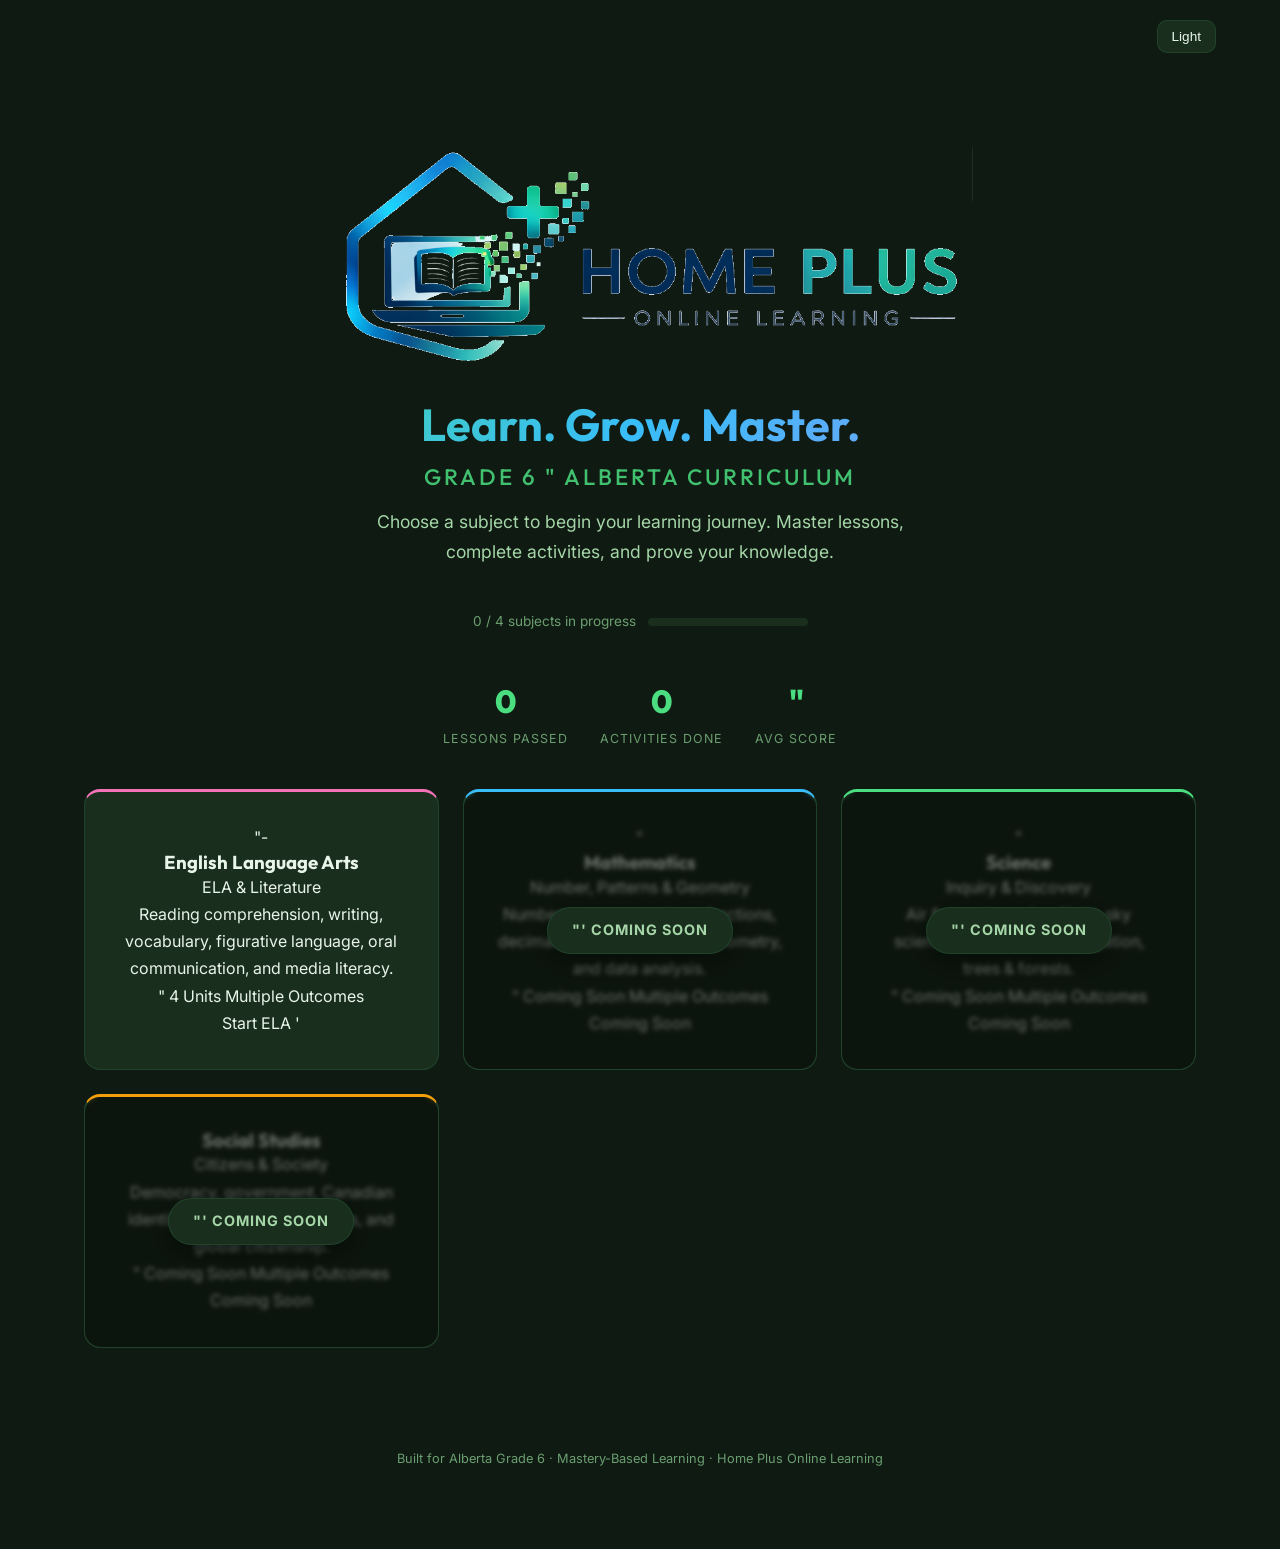
==== commit ab64328f: "Strip all non-ASCII: guarantee clean JS parsing across all browsers" ====
--- a/index.html
+++ b/index.html
@@ -216,7 +216,7 @@
 
           <span>" 4 Units</span>
 
-          <span>🎯 Multiple Outcomes</span>
+          <span> Multiple Outcomes</span>
 
         </div>
 
@@ -244,7 +244,7 @@
 
           <span>" Coming Soon</span>
 
-          <span>🎯 Multiple Outcomes</span>
+          <span> Multiple Outcomes</span>
 
         </div>
 
@@ -274,7 +274,7 @@
 
           <span>" Coming Soon</span>
 
-          <span>🎯 Multiple Outcomes</span>
+          <span> Multiple Outcomes</span>
 
         </div>
 
@@ -292,7 +292,7 @@
 
       <div class="unit-card subject-card" data-subject="social" id="subjectCardSocial">
 
-        <span class="card-icon">🌍</span>
+        <span class="card-icon"></span>
 
         <h3>Social Studies</h3>
 
@@ -304,7 +304,7 @@
 
           <span>" Coming Soon</span>
 
-          <span>🎯 Multiple Outcomes</span>
+          <span> Multiple Outcomes</span>
 
         </div>
 
--- a/shared.css
+++ b/shared.css
@@ -718,7 +718,7 @@
 
 .styled-list li{padding:8px 0 8px 28px;position:relative;color:var(--text2);font-size:.9rem}
 
-.styled-list li::before{content:'🌿';position:absolute;left:0;top:8px;font-size:.85rem}
+.styled-list li::before{content:'';position:absolute;left:0;top:8px;font-size:.85rem}
 
 
 
@@ -782,7 +782,7 @@
 
 .success-criteria li{padding:8px 0 8px 32px;position:relative;color:var(--text2);font-size:.88rem}
 
-.success-criteria li::before{content:'☐';position:absolute;left:0;font-size:1rem}
+.success-criteria li::before{content:'';position:absolute;left:0;font-size:1rem}
 
 
 
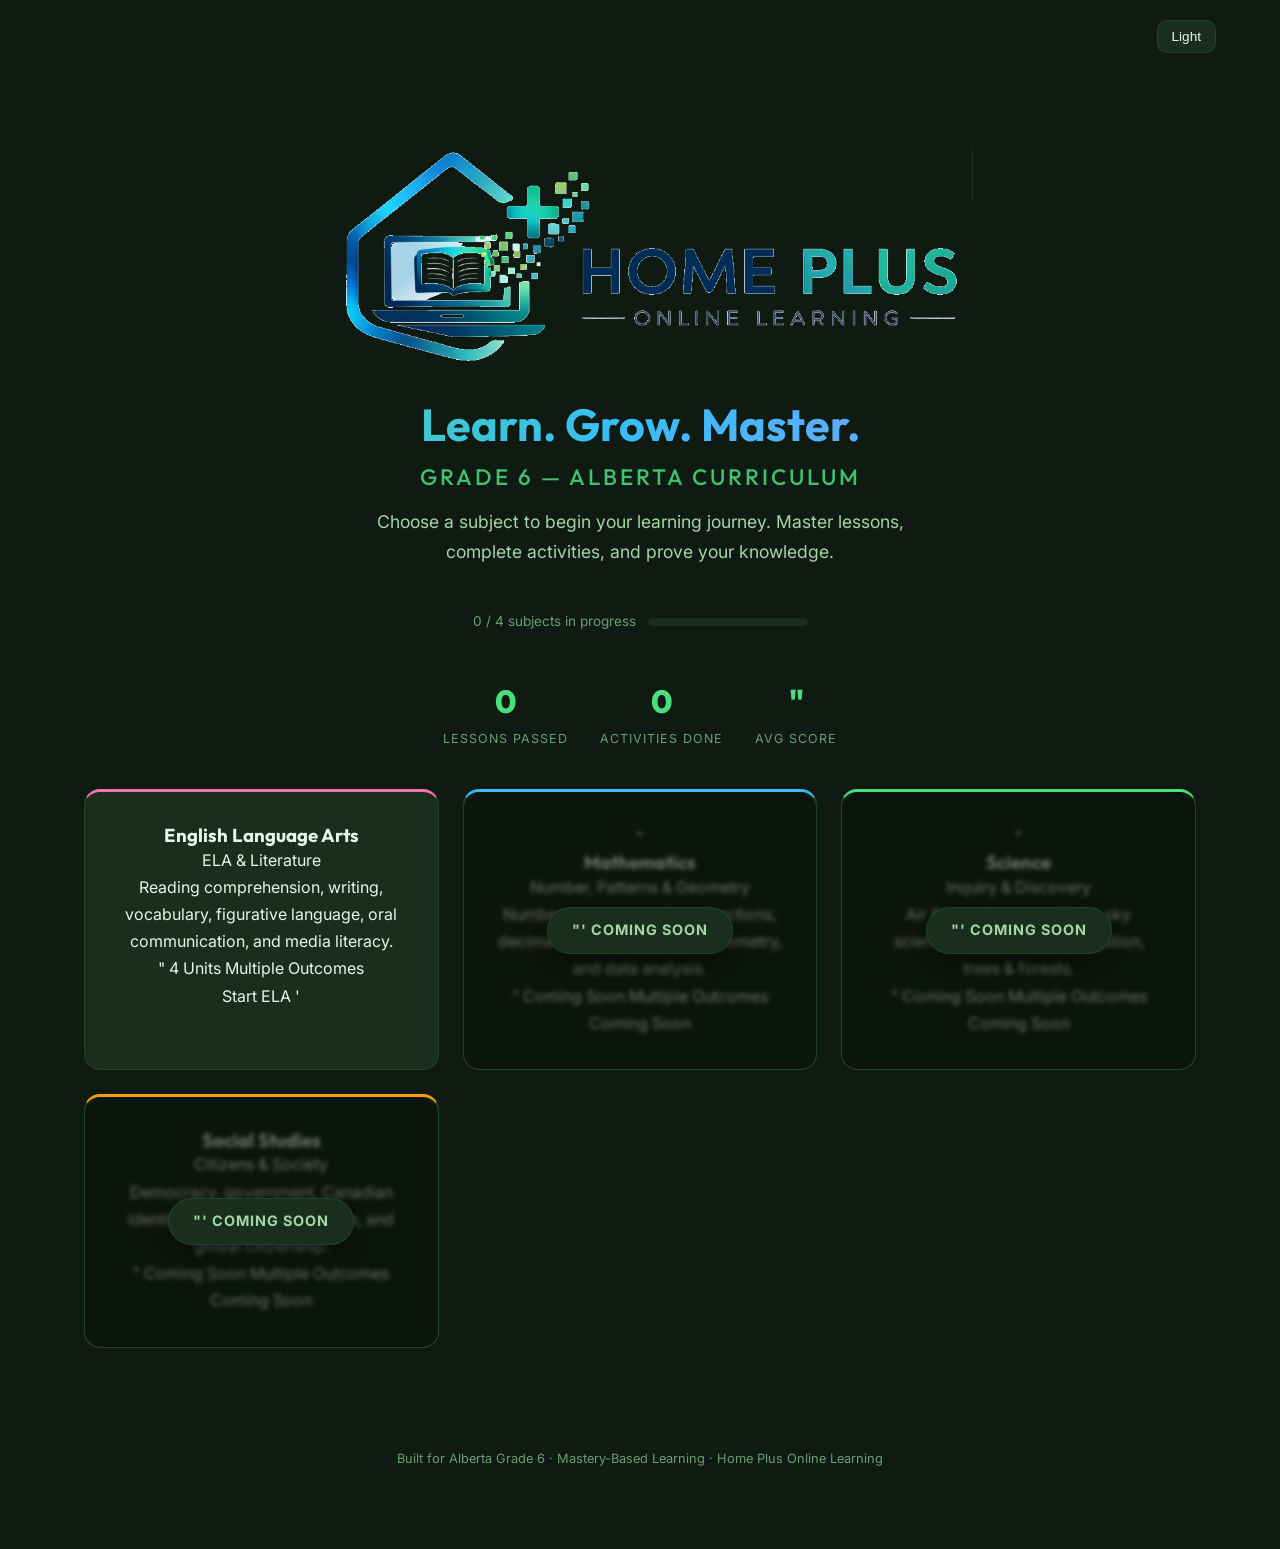
==== commit f582d028: "Fix loadTheme syntax error, 30+ garbled string literals, and HTML encoding artifacts" ====
--- a/index.html
+++ b/index.html
@@ -8,7 +8,7 @@
 
   <meta name="viewport" content="width=device-width, initial-scale=1.0">
 
-  <title>Grade 6 " Home Plus Online Learning</title>
+  <title>Grade 6 &mdash; Home Plus Online Learning</title>
 
   <meta name="description" content="Interactive mastery-based Grade 6 lessons aligned to the Alberta Curriculum. Multiple subjects including ELA, Math, Science, and Social Studies.">
 
@@ -162,7 +162,7 @@
 
     <h1>Learn. Grow. Master.</h1>
 
-    <h2 style="font-size:1.4rem;font-weight:500;color:var(--accent);letter-spacing:3px;text-transform:uppercase;margin:4px 0 16px;opacity:.85">Grade 6 " Alberta Curriculum</h2>
+    <h2 style="font-size:1.4rem;font-weight:500;color:var(--accent);letter-spacing:3px;text-transform:uppercase;margin:4px 0 16px;opacity:.85">Grade 6 &mdash; Alberta Curriculum</h2>
 
     <p>Choose a subject to begin your learning journey. Master lessons, complete activities, and prove your knowledge.</p>
 
@@ -204,7 +204,7 @@
 
       <div class="unit-card subject-card" data-subject="ela" id="subjectCardEla" onclick="openSubject('ela')">
 
-        <span class="card-icon">"-</span>
+        <span class="card-icon"></span>
 
         <h3>English Language Arts</h3>
 
@@ -364,7 +364,7 @@
 
 
 
-      // ELA: 4 units, lesson counts TBD " scanning localStorage
+      // ELA: 4 units, lesson counts TBD &mdash; scanning localStorage
 
       const elaUnits = ['reading', 'writing', 'vocabulary', 'oral-media'];
 
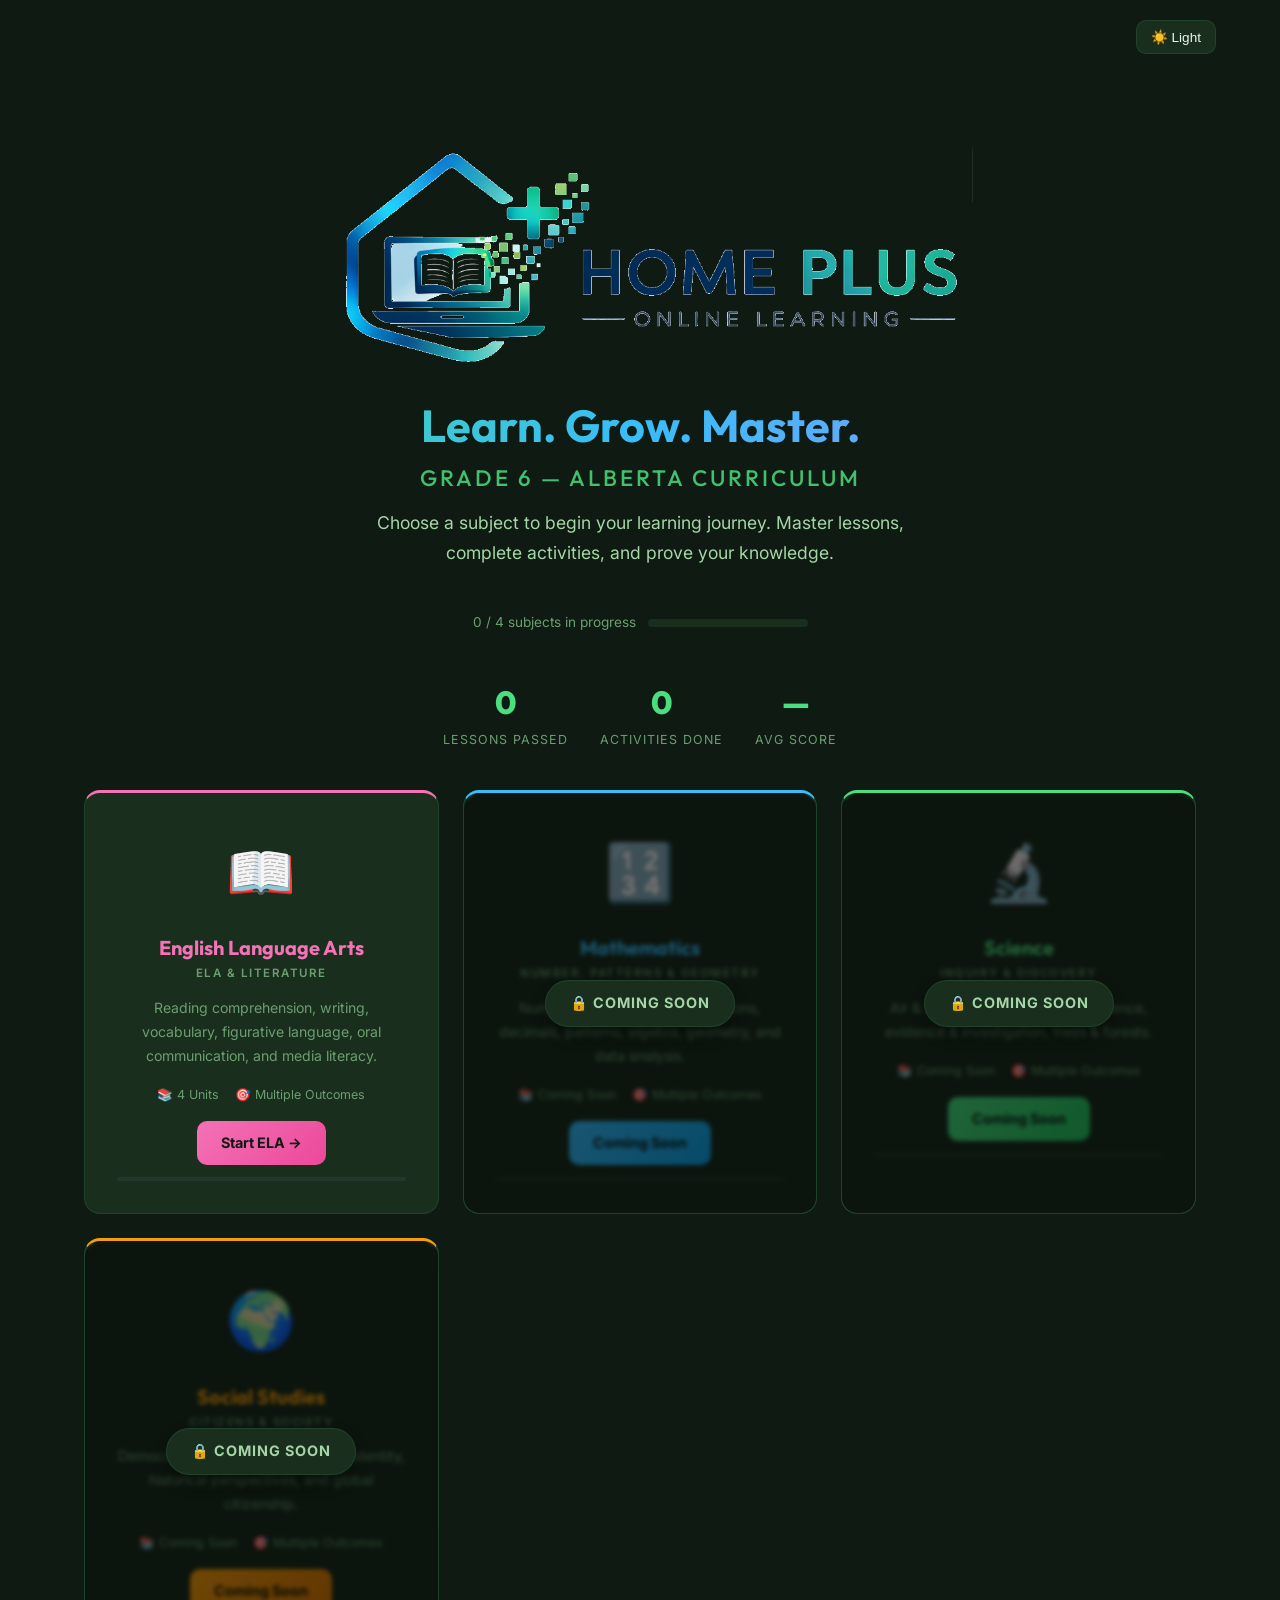
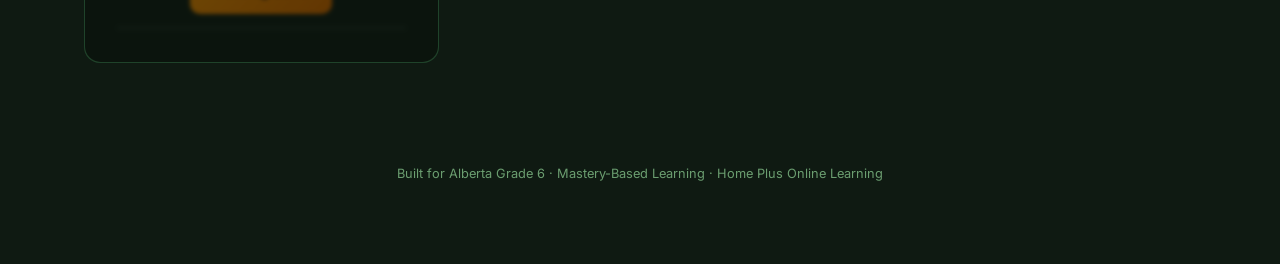
==== commit b47ca984: "Replace all files with smart-decoded versions from original source - proper UTF-8 with emojis intact" ====
--- a/index.html
+++ b/index.html
@@ -1,510 +1,255 @@
 <!DOCTYPE html>
-
 <html lang="en">
-
 <head>
-
   <meta charset="UTF-8">
-
   <meta name="viewport" content="width=device-width, initial-scale=1.0">
-
-  <title>Grade 6 &mdash; Home Plus Online Learning</title>
-
+  <title>Grade 6 — Home Plus Online Learning</title>
   <meta name="description" content="Interactive mastery-based Grade 6 lessons aligned to the Alberta Curriculum. Multiple subjects including ELA, Math, Science, and Social Studies.">
-
   <link href="https://fonts.googleapis.com/css2?family=Inter:wght@400;500;600;700;800&family=Outfit:wght@700;800&display=swap" rel="stylesheet">
-
   <link rel="stylesheet" href="shared.css">
-
   <style>
-
     /* Landing-page-only overrides */
-
     .landing-wrap{max-width:1200px;margin:0 auto;padding:0 24px 60px}
 
-
-
     .landing-topbar{display:flex;justify-content:space-between;align-items:center;padding:20px 24px;max-width:1200px;margin:0 auto}
-
     .landing-logo{display:flex;align-items:center;gap:10px}
-
     .landing-logo .logo-icon{font-size:28px}
-
     .landing-logo h2{font-size:1.1rem;color:var(--accent);letter-spacing:-.5px}
-
     .landing-logo span{display:block;font-family:'Inter';font-size:.7rem;color:var(--text3);font-weight:500;letter-spacing:.5px;text-transform:uppercase;margin-top:2px}
 
-
-
     .landing-progress{display:flex;align-items:center;justify-content:center;gap:12px;font-size:.85rem;color:var(--text3);width:100%;margin-bottom:8px}
-
     .landing-progress-bar{width:160px;height:8px;background:var(--card);border-radius:20px;overflow:hidden}
-
     .landing-progress-fill{height:100%;border-radius:20px;background:linear-gradient(90deg,#4ade80,#38bdf8,#a78bfa);transition:width .5s ease}
 
-
-
     .subject-card{border-top:3px solid var(--accent);position:relative}
 
-
-
     /* Accent overrides per subject card */
-
     .subject-card[data-subject="ela"]{--accent:#f472b6;--accent2:#ec4899;border-top-color:#f472b6}
-
     .subject-card[data-subject="math"]{--accent:#38bdf8;--accent2:#0ea5e9;border-top-color:#38bdf8}
-
     .subject-card[data-subject="science"]{--accent:#4ade80;--accent2:#22c55e;border-top-color:#4ade80}
-
     .subject-card[data-subject="social"]{--accent:#f59e0b;--accent2:#d97706;border-top-color:#f59e0b}
 
-
-
     body.light .subject-card[data-subject="ela"]{--accent:#db2777;--accent2:#be185d;border-top-color:#db2777}
-
     body.light .subject-card[data-subject="math"]{--accent:#0284c7;--accent2:#0369a1;border-top-color:#0284c7}
-
     body.light .subject-card[data-subject="science"]{--accent:#16a34a;--accent2:#15803d;border-top-color:#16a34a}
-
     body.light .subject-card[data-subject="social"]{--accent:#b45309;--accent2:#92400e;border-top-color:#b45309}
 
-
-
     .coming-soon-overlay{position:absolute;inset:0;background:rgba(0,0,0,.55);border-radius:var(--radius);display:flex;align-items:center;justify-content:center;z-index:5;backdrop-filter:blur(2px)}
-
     .coming-soon-badge{background:var(--card);border:1px solid var(--border);padding:10px 24px;border-radius:30px;font-weight:700;font-size:.9rem;color:var(--text2);letter-spacing:1px;text-transform:uppercase;display:flex;align-items:center;gap:8px;box-shadow:var(--shadow)}
 
-
-
     .stats-bar{display:flex;justify-content:center;gap:32px;margin:0 auto 40px;flex-wrap:wrap;max-width:600px}
-
     .stat{text-align:center}
-
     .stat .stat-num{font-size:2rem;font-weight:800;font-family:'Outfit';color:var(--accent)}
-
     .stat .stat-label{font-size:.78rem;color:var(--text3);text-transform:uppercase;letter-spacing:1px}
 
-
-
     .footer{text-align:center;padding:40px 20px 20px;color:var(--text3);font-size:.8rem}
-
     .footer a{color:var(--accent)}
 
-
-
     /* Mobile responsiveness */
-
     @media(max-width:600px){
-
       .landing-hero img{height:auto !important;max-width:90%;margin:0 auto 16px !important}
-
       .landing-hero h1{font-size:1.6rem}
-
       .landing-hero h2{font-size:1rem !important}
-
       .stats-bar{gap:20px}
-
       .unit-grid{grid-template-columns:1fr !important}
-
-    }
-
+    }
   </style>
-
 </head>
-
 <body>
 
-
-
   <!-- SIGN-IN OVERLAY -->
-
   <div class="signin-overlay" id="signinOverlay" style="display:none">
-
     <div class="signin-card">
-
-      <div style="font-size:3rem;margin-bottom:12px">"</div>
-
+      <div style="font-size:3rem;margin-bottom:12px">📚</div>
       <h2>Welcome, Learner!</h2>
-
       <p>Enter your name and email to track your progress across all subjects.</p>
-
-      <button class="signin-btn" onclick="googleSignIn()">Get Started '</button>
-
-    </div>
-
-  </div>
-
-
+      <button class="signin-btn" onclick="googleSignIn()">Get Started →</button>
+    </div>
+  </div>
 
   <!-- TOP BAR -->
-
   <div class="landing-topbar">
-
     <div class="landing-logo"></div>
-
     <div class="top-actions">
-
       <span id="studentDisplay" style="font-size:.85rem;color:var(--text3)"></span>
-
-      <button class="theme-btn" id="themeBtn" onclick="toggleTheme()"> Light</button>
-
-    </div>
-
-  </div>
-
-
+      <button class="theme-btn" id="themeBtn" onclick="toggleTheme()">☀️ Light</button>
+    </div>
+  </div>
 
   <!-- HERO -->
-
   <div class="landing-hero">
-
     <img src="assets/hpln-logo.png" alt="Home Plus Online Learning" style="height:245px;display:block;margin:0 auto 20px;border-radius:12px">
-
     <h1>Learn. Grow. Master.</h1>
-
-    <h2 style="font-size:1.4rem;font-weight:500;color:var(--accent);letter-spacing:3px;text-transform:uppercase;margin:4px 0 16px;opacity:.85">Grade 6 &mdash; Alberta Curriculum</h2>
-
+    <h2 style="font-size:1.4rem;font-weight:500;color:var(--accent);letter-spacing:3px;text-transform:uppercase;margin:4px 0 16px;opacity:.85">Grade 6 — Alberta Curriculum</h2>
     <p>Choose a subject to begin your learning journey. Master lessons, complete activities, and prove your knowledge.</p>
-
-  </div>
-
-
+  </div>
 
   <!-- STATS BAR -->
-
   <div class="stats-bar">
-
     <div class="landing-progress" style="flex-basis:100%">
-
       <span id="overallLabel">0 / 4 subjects in progress</span>
-
       <div class="landing-progress-bar"><div class="landing-progress-fill" id="overallFill" style="width:0%"></div></div>
-
-    </div>
-
+    </div>
     <div class="stat"><div class="stat-num" id="statLessons">0</div><div class="stat-label">Lessons Passed</div></div>
-
     <div class="stat"><div class="stat-num" id="statActivities">0</div><div class="stat-label">Activities Done</div></div>
-
-    <div class="stat"><div class="stat-num" id="statAvg">"</div><div class="stat-label">Avg Score</div></div>
-
-  </div>
-
-
+    <div class="stat"><div class="stat-num" id="statAvg">—</div><div class="stat-label">Avg Score</div></div>
+  </div>
 
   <!-- SUBJECT GRID -->
-
   <div class="landing-wrap">
-
     <div class="unit-grid">
 
-
-
       <!-- ELA -->
-
       <div class="unit-card subject-card" data-subject="ela" id="subjectCardEla" onclick="openSubject('ela')">
-
-        <span class="card-icon"></span>
-
+        <span class="card-icon">📖</span>
         <h3>English Language Arts</h3>
-
         <div class="unit-code">ELA & Literature</div>
-
         <p>Reading comprehension, writing, vocabulary, figurative language, oral communication, and media literacy.</p>
-
-        <div class="card-meta">
-
-          <span>" 4 Units</span>
-
-          <span> Multiple Outcomes</span>
-
-        </div>
-
-        <div class="card-btn" id="subjectBtnEla">Start ELA '</div>
-
+        <div class="card-meta">
+          <span>📚 4 Units</span>
+          <span>🎯 Multiple Outcomes</span>
+        </div>
+        <div class="card-btn" id="subjectBtnEla">Start ELA →</div>
         <div class="card-progress"><div class="card-progress-fill" id="progEla" style="width:0%"></div></div>
-
-      </div>
-
-
+      </div>
 
       <!-- MATH -->
-
       <div class="unit-card subject-card" data-subject="math" id="subjectCardMath">
-
-        <span class="card-icon">"</span>
-
+        <span class="card-icon">🔢</span>
         <h3>Mathematics</h3>
-
         <div class="unit-code">Number, Patterns & Geometry</div>
-
         <p>Number sense, operations, fractions, decimals, patterns, algebra, geometry, and data analysis.</p>
-
-        <div class="card-meta">
-
-          <span>" Coming Soon</span>
-
-          <span> Multiple Outcomes</span>
-
-        </div>
-
+        <div class="card-meta">
+          <span>📚 Coming Soon</span>
+          <span>🎯 Multiple Outcomes</span>
+        </div>
         <div class="card-btn">Coming Soon</div>
-
         <div class="card-progress"><div class="card-progress-fill" id="progMath" style="width:0%"></div></div>
-
-        <div class="coming-soon-overlay"><div class="coming-soon-badge">"' Coming Soon</div></div>
-
-      </div>
-
-
+        <div class="coming-soon-overlay"><div class="coming-soon-badge">🔒 Coming Soon</div></div>
+      </div>
 
       <!-- SCIENCE -->
-
       <div class="unit-card subject-card" data-subject="science" id="subjectCardScience">
-
-        <span class="card-icon">"</span>
-
+        <span class="card-icon">🔬</span>
         <h3>Science</h3>
-
         <div class="unit-code">Inquiry & Discovery</div>
-
         <p>Air & aerodynamics, flight, sky science, evidence & investigation, trees & forests.</p>
-
-        <div class="card-meta">
-
-          <span>" Coming Soon</span>
-
-          <span> Multiple Outcomes</span>
-
-        </div>
-
+        <div class="card-meta">
+          <span>📚 Coming Soon</span>
+          <span>🎯 Multiple Outcomes</span>
+        </div>
         <div class="card-btn">Coming Soon</div>
-
         <div class="card-progress"><div class="card-progress-fill" id="progScience" style="width:0%"></div></div>
-
-        <div class="coming-soon-overlay"><div class="coming-soon-badge">"' Coming Soon</div></div>
-
-      </div>
-
-
+        <div class="coming-soon-overlay"><div class="coming-soon-badge">🔒 Coming Soon</div></div>
+      </div>
 
       <!-- SOCIAL STUDIES -->
-
       <div class="unit-card subject-card" data-subject="social" id="subjectCardSocial">
-
-        <span class="card-icon"></span>
-
+        <span class="card-icon">🌍</span>
         <h3>Social Studies</h3>
-
         <div class="unit-code">Citizens & Society</div>
-
         <p>Democracy, government, Canadian identity, historical perspectives, and global citizenship.</p>
-
-        <div class="card-meta">
-
-          <span>" Coming Soon</span>
-
-          <span> Multiple Outcomes</span>
-
-        </div>
-
+        <div class="card-meta">
+          <span>📚 Coming Soon</span>
+          <span>🎯 Multiple Outcomes</span>
+        </div>
         <div class="card-btn">Coming Soon</div>
-
         <div class="card-progress"><div class="card-progress-fill" id="progSocial" style="width:0%"></div></div>
-
-        <div class="coming-soon-overlay"><div class="coming-soon-badge">"' Coming Soon</div></div>
-
-      </div>
-
-
+        <div class="coming-soon-overlay"><div class="coming-soon-badge">🔒 Coming Soon</div></div>
+      </div>
 
     </div><!-- /unit-grid -->
 
-
-
     <div class="footer">
-
       <p>Built for Alberta Grade 6 &middot; Mastery-Based Learning &middot; Home Plus Online Learning</p>
-
-    </div>
-
-  </div>
-
-
+    </div>
+  </div>
 
   <script src="shared.js"></script>
-
   <script>
-
     // ===== SUBJECT NAVIGATION =====
-
     const subjectPaths = {
-
       ela: 'ela/index.html'
-
     };
 
-
-
     function openSubject(sid) {
-
       if (!subjectPaths[sid]) return;
-
       window.location.href = subjectPaths[sid];
-
-    }
-
-
+    }
 
     // ===== PROGRESS TRACKING =====
-
     function updateLandingProgress() {
-
       let totalPassed = 0, totalLessons = 0;
 
-
-
-      // ELA: 4 units, lesson counts TBD &mdash; scanning localStorage
-
+      // ELA: 4 units, lesson counts TBD — scanning localStorage
       const elaUnits = ['reading', 'writing', 'vocabulary', 'oral-media'];
-
       const elaLessonCounts = { reading: 8, writing: 7, vocabulary: 6, 'oral-media': 6 };
-
       let elaPassed = 0, elaTotal = 0;
 
-
-
       elaUnits.forEach(u => {
-
         const count = elaLessonCounts[u] || 0;
-
         elaTotal += count;
-
         for (let i = 1; i <= count; i++) {
-
           if (localStorage.getItem(`g6-ela-${u}-lesson${i}-passed`)) { elaPassed++; totalPassed++; }
-
         }
-
       });
-
       totalLessons += elaTotal;
 
-
-
       const elaPct = elaTotal > 0 ? Math.round(elaPassed / elaTotal * 100) : 0;
-
       const progEla = document.getElementById('progEla');
-
       const btnEla = document.getElementById('subjectBtnEla');
-
       if (progEla) progEla.style.width = elaPct + '%';
-
       if (elaPassed === elaTotal && elaTotal > 0) {
-
-        if (btnEla) btnEla.textContent = 'Review ELA "';
-
+        if (btnEla) btnEla.textContent = 'Review ELA ✓';
       } else if (elaPassed > 0) {
-
-        if (btnEla) btnEla.textContent = 'Continue ELA '';
-
+        if (btnEla) btnEla.textContent = 'Continue ELA →';
       }
 
-
-
       // Overall progress
-
       const overallPct = totalLessons > 0 ? Math.round(totalPassed / totalLessons * 100) : 0;
-
       const fillEl = document.getElementById('overallFill');
-
       const labelEl = document.getElementById('overallLabel');
-
       if (fillEl) fillEl.style.width = overallPct + '%';
 
-
-
       let subjectsStarted = 0;
-
       if (elaPassed > 0) subjectsStarted++;
-
       if (labelEl) labelEl.textContent = `${subjectsStarted} / 4 subjects in progress`;
 
-
-
       // Stats
-
       document.getElementById('statLessons').textContent = totalPassed;
 
-
-
       const grades = JSON.parse(localStorage.getItem('g6-grades') || '[]');
-
       const actCount = grades.filter(g => g.quizId && g.quizId.includes('-l') && g.quizId.includes('-')).length;
-
       document.getElementById('statActivities').textContent = actCount;
 
-
-
       const quizGrades = grades.filter(g => g.quizId && g.quizId.startsWith('quiz'));
-
       if (quizGrades.length > 0) {
-
         const avg = Math.round(quizGrades.reduce((s, g) => s + g.percentage, 0) / quizGrades.length);
-
         document.getElementById('statAvg').textContent = avg + '%';
-
       }
-
-    }
-
-
+    }
 
     // ===== INIT =====
-
     document.addEventListener('DOMContentLoaded', () => {
-
       updateLandingProgress();
-
     });
-
   </script>
-
   <!-- Fallback: self-contained teacher unlock if shared.js fails -->
-
   <script>
-
   (function(){
-
     if(typeof window.teacherUnlock==='function') return;
-
     function unlockAll(){
-
       document.querySelectorAll('.nav-item.locked').forEach(function(n){n.classList.remove('locked');});
-
-      document.querySelectorAll('.lesson-card.locked,.unit-card.locked,.subject-card.locked').forEach(function(c){c.classList.remove('locked');var ov=c.querySelector('.coming-soon-overlay');if(ov)ov.style.display='none';var b=c.querySelector('.card-btn');if(b&&b.textContent.indexOf('Coming Soon')>-1)b.textContent='Explore '';});
-
-    }
-
+      document.querySelectorAll('.lesson-card.locked,.unit-card.locked,.subject-card.locked').forEach(function(c){c.classList.remove('locked');var ov=c.querySelector('.coming-soon-overlay');if(ov)ov.style.display='none';var b=c.querySelector('.card-btn');if(b&&b.textContent.indexOf('Coming Soon')>-1)b.textContent='Explore →';});
+    }
     window.teacherUnlock=function(){
-
       try{if(localStorage.getItem('g6-teacher-unlock')==='true'){if(confirm('Deactivate teacher unlock?')){localStorage.removeItem('g6-teacher-unlock');alert('Locked.');location.reload();}return;}}catch(e){}
-
       var code=prompt('Enter teacher access code:');if(!code)return;
-
       if(code.trim()==='shammel2026'){try{localStorage.setItem('g6-teacher-unlock','true');}catch(e){}unlockAll();alert('Unlocked! All content accessible.');}else{alert('Invalid code.');}
-
     };
-
     document.addEventListener('keydown',function(e){if(e.ctrlKey&&e.shiftKey&&(e.key==='L'||e.key==='l')){e.preventDefault();window.teacherUnlock();}});
-
     try{if(localStorage.getItem('g6-teacher-unlock')==='true')setTimeout(unlockAll,400);}catch(e){}
-
   })();
-
   </script>
-
 </body>
-
 </html>
-
--- a/shared.css
+++ b/shared.css
@@ -1,1278 +1,689 @@
 /* ============================================================
-
-   GRADE 6 " SHARED DESIGN SYSTEM
-
+   GRADE 6 — SHARED DESIGN SYSTEM
    Home Plus Online Learning
-
    ============================================================ */
 
-
-
 /* --- RESET --- */
-
 *,*::before,*::after{box-sizing:border-box;margin:0;padding:0}
 
-
-
 /* --- THEME TOKENS --- */
-
 :root{
-
   --bg:#0f1a12;--bg2:#162016;
-
   --card:#1a2e1e;--card2:#22382a;
-
   --accent:#4ade80;--accent2:#22c55e;
-
   --accent-glow:rgba(74,222,128,.15);
-
   --text:#e8f5e9;--text2:#a5d6a7;--text3:#6b9e70;
-
   --border:rgba(74,222,128,.12);
-
   --danger:#ef4444;--warn:#f59e0b;--info:#38bdf8;
-
   --quiz-correct:#22c55e;--quiz-wrong:#ef4444;
-
   --radius:16px;--radius-sm:10px;
-
   --shadow:0 8px 32px rgba(0,0,0,.4);
-
   --transition:all .3s cubic-bezier(.4,0,.2,1)
-
-}
-
-
+}
 
 body.light{
-
   --bg:#f0f7f0;--bg2:#e8f5e9;
-
   --card:#fff;--card2:#f1f8f1;
-
   --accent:#16a34a;--accent2:#15803d;
-
   --accent-glow:rgba(22,163,74,.1);
-
   --text:#1a3a1a;--text2:#2d5a2d;--text3:#5a8a5a;
-
   --border:rgba(22,163,74,.15);
-
   --shadow:0 8px 32px rgba(0,0,0,.08)
-
-}
-
-
+}
 
 /* --- PER-UNIT ACCENT OVERRIDES --- */
-
 [data-unit="b"]{--accent:#f59e0b;--accent2:#d97706;--accent-glow:rgba(245,158,11,.12);--border:rgba(245,158,11,.12)}
-
 body.light [data-unit="b"]{--accent:#b45309;--accent2:#92400e;--accent-glow:rgba(180,83,9,.1);--border:rgba(180,83,9,.12)}
 
-
-
 [data-unit="c"]{--accent:#f97316;--accent2:#ea580c;--accent-glow:rgba(249,115,22,.12);--border:rgba(249,115,22,.12)}
-
 body.light [data-unit="c"]{--accent:#c2410c;--accent2:#9a3412;--accent-glow:rgba(194,65,12,.1);--border:rgba(194,65,12,.12)}
 
-
-
 [data-unit="d"]{--accent:#38bdf8;--accent2:#0ea5e9;--accent-glow:rgba(56,189,248,.12);--border:rgba(56,189,248,.12)}
-
 body.light [data-unit="d"]{--accent:#0284c7;--accent2:#0369a1;--accent-glow:rgba(2,132,199,.1);--border:rgba(2,132,199,.12)}
 
-
-
 [data-unit="e"]{--accent:#a78bfa;--accent2:#8b5cf6;--accent-glow:rgba(167,139,250,.12);--border:rgba(167,139,250,.12)}
-
 body.light [data-unit="e"]{--accent:#7c3aed;--accent2:#6d28d9;--accent-glow:rgba(124,58,237,.1);--border:rgba(124,58,237,.12)}
 
-
-
 /* --- BASE --- */
-
 html{scroll-behavior:smooth}
-
 body{font-family:'Inter',sans-serif;background:var(--bg);color:var(--text);line-height:1.7;min-height:100vh;overflow-x:hidden}
-
 h1,h2,h3,h4{font-family:'Outfit','Inter',sans-serif;line-height:1.2}
-
 a{color:var(--accent);text-decoration:none}
 
-
-
 /* --- LAYOUT --- */
-
 .app{display:flex;min-height:100vh}
-
 .sidebar{width:280px;background:var(--bg2);border-right:1px solid var(--border);padding:24px 16px;position:fixed;top:0;left:0;height:100vh;overflow-y:auto;z-index:100;transition:var(--transition)}
-
 .sidebar.closed{transform:translateX(-100%)}
-
 .main{flex:1;margin-left:280px;padding:32px 40px 60px;max-width:1200px;transition:var(--transition)}
-
 @media(max-width:900px){.sidebar{transform:translateX(-100%)}.sidebar.open{transform:translateX(0)}.main{margin-left:0;padding:20px 16px 60px;max-width:none}}
 
-
-
 /* --- SIDEBAR SCROLLBAR --- */
-
 .sidebar::-webkit-scrollbar{width:4px}
-
 .sidebar::-webkit-scrollbar-track{background:transparent}
-
 .sidebar::-webkit-scrollbar-thumb{background:var(--border);border-radius:4px}
-
 .sidebar{scrollbar-width:thin;scrollbar-color:var(--border) transparent}
 
-
-
 /* --- SIDEBAR LOGO --- */
-
 .sidebar-brand{display:block;width:90%;max-width:248px;margin:0 auto 8px;border-radius:6px}
 
-
-
 /* --- SIDEBAR NAV --- */
-
 .logo{display:flex;align-items:center;gap:10px;padding:8px 12px;margin-bottom:28px}
-
 .logo-icon{font-size:28px}
-
 .logo h2{font-size:1.1rem;color:var(--accent);letter-spacing:-.5px}
-
 .logo span{display:block;font-family:'Inter';font-size:.7rem;color:var(--text3);font-weight:500;letter-spacing:.5px;text-transform:uppercase;margin-top:2px}
 
-
-
 .nav-item{display:flex;align-items:center;gap:12px;padding:12px 16px;border-radius:var(--radius-sm);cursor:pointer;transition:var(--transition);margin-bottom:4px;font-size:.9rem;color:var(--text2);font-weight:500;position:relative}
-
 .nav-item:hover{background:var(--accent-glow);color:var(--accent)}
-
 .nav-item.active{background:var(--accent-glow);color:var(--accent);font-weight:600}
-
 .nav-item.active::before{content:'';position:absolute;left:0;top:50%;transform:translateY(-50%);width:3px;height:60%;background:var(--accent);border-radius:4px}
-
 .nav-item.locked{opacity:.45;cursor:not-allowed}
-
 .nav-item.locked:hover{background:transparent;color:var(--text3)}
 
-
-
 .nav-num{width:28px;height:28px;border-radius:50%;background:var(--card);display:flex;align-items:center;justify-content:center;font-size:.75rem;font-weight:700;flex-shrink:0;border:1px solid var(--border)}
-
 .nav-item.active .nav-num{background:var(--accent);color:var(--bg)}
-
 .nav-item.completed .nav-num{background:var(--accent2);color:#fff}
-
-.nav-item.completed .nav-num::after{content:'"'}
-
+.nav-item.completed .nav-num::after{content:'✓'}
 .nav-item.completed .nav-num span{display:none}
 
-
-
 /* --- TOPBAR --- */
-
 .topbar{display:flex;justify-content:space-between;align-items:center;margin-bottom:32px;gap:12px;flex-wrap:wrap}
-
 .menu-btn{display:none;background:var(--card);border:1px solid var(--border);color:var(--text);width:42px;height:42px;border-radius:var(--radius-sm);cursor:pointer;font-size:1.2rem;transition:var(--transition)}
-
 .menu-btn:hover{background:var(--accent-glow);color:var(--accent)}
-
 @media(max-width:900px){.menu-btn{display:flex;align-items:center;justify-content:center}}
 
-
-
 .top-actions{display:flex;gap:8px;align-items:center}
-
 .theme-btn{background:var(--card);border:1px solid var(--border);color:var(--text);padding:8px 14px;border-radius:var(--radius-sm);cursor:pointer;font-size:.85rem;font-weight:500;transition:var(--transition);display:flex;align-items:center;gap:6px}
-
 .theme-btn:hover{background:var(--accent-glow);color:var(--accent)}
 
-
-
 .progress-bar-wrap{background:var(--card);border-radius:20px;height:8px;flex:1;min-width:120px;max-width:200px;overflow:hidden}
-
 .progress-bar-fill{height:100%;background:linear-gradient(90deg,var(--accent),var(--accent2));border-radius:20px;transition:width .5s ease;width:0%}
 
-
-
 /* --- GLASS CARDS --- */
-
 .glass-card{background:var(--card);border:1px solid var(--border);border-radius:var(--radius);padding:28px;margin-bottom:24px;box-shadow:var(--shadow);transition:var(--transition)}
-
 .glass-card:hover{border-color:rgba(74,222,128,.25)}
 
-
-
 .outcome-tag{display:inline-block;background:var(--accent-glow);color:var(--accent);padding:4px 12px;border-radius:20px;font-size:.72rem;font-weight:600;letter-spacing:.3px;margin:2px 4px 2px 0;text-transform:uppercase}
 
-
-
 /* --- LESSON PAGE --- */
-
 .lesson-page{display:none;animation:fadeUp .4s ease}
-
 .lesson-page.active{display:block}
 
-
-
 .lesson-header{text-align:center;padding:20px 0 10px}
-
 .lesson-num{font-size:.8rem;text-transform:uppercase;letter-spacing:2px;color:var(--accent);font-weight:700;margin-bottom:8px}
-
 .lesson-title{font-size:2rem;background:linear-gradient(135deg,var(--accent),#86efac);-webkit-background-clip:text;-webkit-text-fill-color:transparent;background-clip:text;margin-bottom:12px}
-
 .lesson-subtitle{color:var(--text2);font-size:1rem;max-width:600px;margin:0 auto}
 
-
-
 /* --- CONTENT SECTIONS --- */
-
 .section-title{font-size:1.25rem;color:var(--accent);margin:24px 0 12px;display:flex;align-items:center;gap:10px}
-
 .section-title .icon{font-size:1.3rem}
-
 .content p{margin-bottom:14px;color:var(--text2)}
-
 .content strong{color:var(--text)}
 
-
-
 .vocab{display:inline;background:var(--accent-glow);color:var(--accent);padding:2px 8px;border-radius:6px;font-weight:600;font-size:.88rem;cursor:help;border-bottom:2px dashed var(--accent2)}
 
-
-
 .info-grid{display:grid;grid-template-columns:repeat(auto-fit,minmax(200px,1fr));gap:16px;margin:16px 0}
-
 .info-box{background:var(--card2);border:1px solid var(--border);border-radius:var(--radius-sm);padding:18px;text-align:center;transition:var(--transition)}
-
 .info-box:hover{transform:translateY(-2px);border-color:var(--accent)}
-
 .info-box .emoji{font-size:2rem;margin-bottom:8px;display:block}
-
 .info-box h4{color:var(--accent);margin-bottom:6px;font-size:.95rem}
-
 .info-box p{font-size:.82rem;color:var(--text3)}
 
-
-
 .key-point{background:linear-gradient(135deg,rgba(74,222,128,.08),rgba(34,197,94,.05));border-left:3px solid var(--accent);padding:16px 20px;border-radius:0 var(--radius-sm) var(--radius-sm) 0;margin:16px 0}
-
 .key-point p{margin:0;color:var(--text2)}
 
-
-
 /* --- EXPANDABLE --- */
-
 .expandable{margin:12px 0}
-
 .expand-btn{width:100%;background:var(--card2);border:1px solid var(--border);color:var(--text);padding:14px 18px;border-radius:var(--radius-sm);cursor:pointer;text-align:left;font-size:.9rem;font-weight:600;transition:var(--transition);display:flex;justify-content:space-between;align-items:center}
-
 .expand-btn:hover{border-color:var(--accent);background:var(--accent-glow)}
-
 .expand-btn .arrow{transition:transform .3s ease;font-size:.8rem}
-
 .expand-btn.open .arrow{transform:rotate(180deg)}
-
 .expand-content{max-height:0;overflow:hidden;transition:max-height .4s ease;padding:0 18px}
-
 .expand-content.open{max-height:1200px;padding:16px 18px}
 
-
-
 /* --- VIDEO --- */
-
 .video-wrap{position:relative;padding-bottom:56.25%;height:0;overflow:hidden;border-radius:var(--radius);margin:16px 0;box-shadow:var(--shadow)}
-
 .video-wrap iframe{position:absolute;top:0;left:0;width:100%;height:100%;border:0;border-radius:var(--radius)}
-
 .video-label{display:flex;align-items:center;gap:8px;margin-bottom:8px;font-size:.85rem;color:var(--text3);font-weight:500}
 
-
-
 /* --- QUIZ --- */
-
 .quiz-view{display:none;animation:fadeUp .4s ease}
-
 .quiz-view.active{display:block}
 
-
-
 .quiz-progress{display:flex;align-items:center;gap:12px;margin-bottom:24px}
-
 .quiz-progress-bar{flex:1;height:8px;background:var(--card2);border-radius:20px;overflow:hidden}
-
 .quiz-progress-fill{height:100%;background:linear-gradient(90deg,var(--accent),var(--accent2));border-radius:20px;transition:width .4s ease}
-
 .quiz-progress-text{font-size:.85rem;color:var(--text3);font-weight:600;white-space:nowrap}
 
-
-
 .quiz-question-wrap{min-height:300px}
-
 .question-card{background:var(--card2);border:1px solid var(--border);border-radius:var(--radius);padding:28px;transition:var(--transition);animation:fadeUp .3s ease}
-
 .q-outcome{font-size:.7rem;color:var(--accent);font-weight:700;text-transform:uppercase;letter-spacing:1px;margin-bottom:6px;display:inline-block;background:var(--accent-glow);padding:3px 10px;border-radius:12px}
-
 .q-num{font-size:.75rem;color:var(--text3);font-weight:700;text-transform:uppercase;letter-spacing:1px;margin-bottom:8px}
-
 .q-text{font-weight:600;margin-bottom:18px;font-size:1.05rem;line-height:1.5}
 
-
-
 .options{display:flex;flex-direction:column;gap:10px}
-
 .option-btn{background:var(--card);border:2px solid var(--border);color:var(--text2);padding:14px 18px;border-radius:var(--radius-sm);cursor:pointer;text-align:left;font-size:.92rem;transition:var(--transition);display:flex;align-items:center;gap:12px}
-
 .option-btn:hover:not(.disabled){border-color:var(--accent);color:var(--text);background:var(--accent-glow);transform:translateX(4px)}
-
 .option-btn.selected{border-color:var(--accent);background:var(--accent-glow);color:var(--text)}
-
 .option-btn.correct-answer{border-color:var(--quiz-correct)!important;background:rgba(34,197,94,.15)!important;color:var(--text)!important}
-
 .option-btn.wrong-answer{border-color:var(--quiz-wrong)!important;background:rgba(239,68,68,.12)!important;color:var(--text)!important}
-
 .option-btn.disabled{cursor:default;opacity:.7}
-
 .option-letter{width:30px;height:30px;border-radius:50%;background:var(--bg2);display:flex;align-items:center;justify-content:center;font-size:.8rem;font-weight:700;flex-shrink:0;border:1px solid var(--border)}
 
-
-
 .feedback-box{margin-top:16px;padding:14px 18px;border-radius:var(--radius-sm);font-size:.9rem;font-weight:500;display:none;animation:fadeUp .3s ease}
-
 .feedback-box.show{display:block}
-
 .feedback-box.correct{background:rgba(34,197,94,.1);color:var(--quiz-correct);border:1px solid rgba(34,197,94,.25)}
-
 .feedback-box.wrong{background:rgba(239,68,68,.1);color:var(--quiz-wrong);border:1px solid rgba(239,68,68,.25)}
 
-
-
 .quiz-nav{display:flex;justify-content:center;margin-top:24px;gap:12px}
-
 .quiz-next-btn{background:linear-gradient(135deg,var(--accent),var(--accent2));color:var(--bg);border:none;padding:14px 36px;border-radius:var(--radius-sm);cursor:pointer;font-size:1rem;font-weight:700;transition:var(--transition);display:none}
-
 .quiz-next-btn:hover{transform:translateY(-2px);box-shadow:0 4px 20px rgba(74,222,128,.3)}
-
 .quiz-next-btn.show{display:inline-flex}
 
-
-
 /* --- QUIZ RESULTS --- */
-
 .quiz-results-view{display:none;text-align:center;padding:40px 20px;animation:fadeUp .5s ease}
-
 .quiz-results-view.active{display:block}
-
 .score-circle{width:120px;height:120px;border-radius:50%;display:flex;align-items:center;justify-content:center;margin:0 auto 20px;font-size:2.2rem;font-weight:800;font-family:'Outfit'}
-
 .score-circle.pass{background:rgba(34,197,94,.15);color:var(--quiz-correct);border:3px solid var(--quiz-correct)}
-
 .score-circle.fail{background:rgba(239,68,68,.15);color:var(--quiz-wrong);border:3px solid var(--quiz-wrong)}
-
 .quiz-msg{font-size:1.1rem;color:var(--text2);margin-bottom:8px}
-
 .quiz-msg-sub{font-size:.9rem;color:var(--text3);margin-bottom:24px}
-
 .results-btn{background:var(--card);border:1px solid var(--border);color:var(--text);padding:12px 28px;border-radius:var(--radius-sm);cursor:pointer;font-weight:600;transition:var(--transition);margin:0 6px}
-
 .results-btn:hover{border-color:var(--accent);color:var(--accent)}
-
 .results-btn.primary{background:linear-gradient(135deg,var(--accent),var(--accent2));color:var(--bg);border:none}
-
 .results-btn.primary:hover{transform:translateY(-2px);box-shadow:0 4px 20px rgba(74,222,128,.3)}
 
-
-
 /* --- REMEDIATION --- */
-
 .remediation-view{display:none;animation:fadeUp .4s ease}
-
 .remediation-view.active{display:block}
-
 .remediation-header{text-align:center;padding:20px 0;border-bottom:1px solid var(--border);margin-bottom:24px}
-
 .remediation-header h2{color:var(--warn);font-size:1.4rem;margin-bottom:8px}
-
 .remediation-header p{color:var(--text3);font-size:.9rem}
 
-
-
 /* --- LANDING PAGE --- */
-
 .landing-hero{text-align:center;padding:60px 20px 20px}
-
 .landing-hero h1{font-size:2.8rem;background:linear-gradient(135deg,#4ade80,#38bdf8,#a78bfa);-webkit-background-clip:text;-webkit-text-fill-color:transparent;background-clip:text;margin-bottom:12px}
-
 .landing-hero p{color:var(--text2);font-size:1.1rem;max-width:600px;margin:0 auto 24px}
 
-
-
 .unit-grid{display:grid;grid-template-columns:repeat(auto-fit,minmax(280px,1fr));gap:24px;padding:0 20px;max-width:1200px;margin:0 auto 60px}
 
-
-
 .unit-card{background:var(--card);border:1px solid var(--border);border-radius:var(--radius);padding:32px;text-align:center;cursor:pointer;transition:var(--transition);position:relative;overflow:hidden}
-
 .unit-card:hover:not(.locked){transform:translateY(-6px);box-shadow:0 16px 48px rgba(0,0,0,.3)}
-
 .unit-card.locked{opacity:.5;cursor:not-allowed;filter:grayscale(.3)}
-
-.unit-card.locked::after{content:'"'';position:absolute;top:16px;right:16px;font-size:1.4rem}
-
+.unit-card.locked::after{content:'🔒';position:absolute;top:16px;right:16px;font-size:1.4rem}
 .unit-card.completed{border-color:var(--accent2)}
-
-.unit-card.completed::after{content:'...';position:absolute;top:16px;right:16px;font-size:1.4rem}
-
-
+.unit-card.completed::after{content:'✅';position:absolute;top:16px;right:16px;font-size:1.4rem}
 
 .unit-card .card-icon{font-size:3.5rem;margin-bottom:16px;display:block}
-
 .unit-card h3{font-size:1.25rem;color:var(--accent);margin-bottom:4px}
-
 .unit-card .unit-code{font-size:.72rem;text-transform:uppercase;letter-spacing:1.5px;color:var(--text3);font-weight:600;margin-bottom:12px}
-
 .unit-card p{font-size:.88rem;color:var(--text3);margin-bottom:16px;min-height:40px}
-
 .unit-card .card-meta{display:flex;justify-content:center;gap:16px;font-size:.78rem;color:var(--text3);margin-bottom:16px}
-
 .unit-card .card-meta span{display:flex;align-items:center;gap:4px}
-
 .unit-card .card-btn{display:inline-block;background:linear-gradient(135deg,var(--accent),var(--accent2));color:var(--bg);padding:10px 24px;border-radius:var(--radius-sm);font-weight:700;font-size:.9rem;transition:var(--transition)}
-
 .unit-card.locked .card-btn{background:var(--card2);color:var(--text3)}
-
 .unit-card .card-progress{margin-top:12px;height:4px;background:var(--card2);border-radius:10px;overflow:hidden}
-
 .unit-card .card-progress-fill{height:100%;background:linear-gradient(90deg,var(--accent),var(--accent2));border-radius:10px;transition:width .5s ease}
 
-
-
 /* --- HOME GRID (within unit) --- */
-
 .home-grid{display:grid;grid-template-columns:repeat(auto-fit,minmax(280px,1fr));gap:24px;margin-top:32px}
-
 .lesson-card{background:var(--card);border:1px solid var(--border);border-radius:var(--radius);padding:32px;text-align:center;cursor:pointer;transition:var(--transition);position:relative;overflow:hidden}
-
 .lesson-card:hover:not(.locked){transform:translateY(-4px);border-color:var(--accent);box-shadow:0 12px 40px rgba(74,222,128,.15)}
-
 .lesson-card.locked{opacity:.5;cursor:not-allowed;filter:grayscale(.4)}
-
-.lesson-card.locked::after{content:'"'';position:absolute;top:16px;right:16px;font-size:1.4rem}
-
+.lesson-card.locked::after{content:'🔒';position:absolute;top:16px;right:16px;font-size:1.4rem}
 .lesson-card.completed{border-color:var(--accent2)}
-
-.lesson-card.completed::after{content:'...';position:absolute;top:16px;right:16px;font-size:1.4rem}
-
+.lesson-card.completed::after{content:'✅';position:absolute;top:16px;right:16px;font-size:1.4rem}
 .lesson-card .card-icon{font-size:3rem;margin-bottom:16px;display:block}
-
 .lesson-card h3{font-size:1.2rem;color:var(--accent);margin-bottom:8px}
-
 .lesson-card p{font-size:.88rem;color:var(--text3);margin-bottom:16px}
-
 .lesson-card .card-btn{display:inline-block;background:linear-gradient(135deg,var(--accent),var(--accent2));color:var(--bg);padding:10px 24px;border-radius:var(--radius-sm);font-weight:700;font-size:.9rem;transition:var(--transition)}
-
 .lesson-card.locked .card-btn{background:var(--card2);color:var(--text3)}
 
-
-
 /* --- ACTIVITIES --- */
-
 .activity-section{margin:32px 0;padding-top:24px;border-top:1px solid var(--border)}
-
 .activity-header{display:flex;align-items:center;gap:10px;margin-bottom:12px;flex-wrap:wrap}
-
 .act-num{background:linear-gradient(135deg,var(--accent),var(--accent2));color:var(--bg);font-weight:800;font-size:.72rem;padding:4px 12px;border-radius:20px;text-transform:uppercase;letter-spacing:1px}
 
-
-
 .sort-zones{display:grid;grid-template-columns:1fr 1fr;gap:16px;margin:16px 0}
-
 .sort-zone{background:var(--card2);border:2px dashed var(--border);border-radius:var(--radius);padding:16px;min-height:120px;transition:var(--transition)}
-
 .sort-zone h4{text-align:center;margin-bottom:10px;font-size:1rem}
-
 .zone-title{text-align:center;font-weight:700;margin-bottom:8px;font-size:.95rem}
 
-
-
 .sort-items{display:flex;flex-wrap:wrap;gap:10px;justify-content:center;margin:16px 0}
-
 .sort-item{background:var(--card);border:2px solid var(--border);padding:10px 16px;border-radius:var(--radius-sm);cursor:pointer;font-size:.88rem;font-weight:600;transition:var(--transition);user-select:none}
-
 .sort-item:hover{border-color:var(--accent);transform:translateY(-2px)}
-
 .sort-item.selected{border-color:var(--accent);background:var(--accent-glow)}
-
 .sort-item.placed{opacity:.45;cursor:default;pointer-events:none}
-
 .sort-item.wrong{animation:shake .4s ease}
 
-
-
 .sorted-item{display:inline-flex;align-items:center;padding:6px 12px;border-radius:8px;font-size:.82rem;font-weight:600;margin:4px}
-
 .sorted-item.correct{background:rgba(34,197,94,.1);color:var(--quiz-correct)}
-
 .sorted-item.wrong{background:rgba(239,68,68,.08);color:var(--quiz-wrong)}
 
-
-
 .activity-score{text-align:center;padding:16px;margin-top:12px;background:var(--card2);border-radius:var(--radius-sm);border:1px solid var(--border)}
-
 .activity-score .score-number{font-size:1.6rem;font-weight:800;font-family:'Outfit';color:var(--accent);margin-bottom:4px}
-
 .activity-score p{font-size:.85rem;color:var(--text2)}
 
-
-
 .activity-btn{background:linear-gradient(135deg,var(--accent),var(--accent2));color:var(--bg);border:none;padding:10px 20px;border-radius:var(--radius-sm);cursor:pointer;font-size:.88rem;font-weight:700;transition:var(--transition)}
-
 .activity-btn:hover{transform:translateY(-2px);box-shadow:0 4px 16px rgba(74,222,128,.2)}
-
 .activity-btn.secondary{background:var(--card);border:1px solid var(--border);color:var(--text)}
-
 .activity-btn.secondary:hover{border-color:var(--accent);color:var(--accent)}
 
-
-
 /* Chain builder */
-
 .chain-display{display:flex;align-items:center;flex-wrap:wrap;gap:4px;justify-content:center;margin:16px 0;min-height:80px}
-
 .chain-slot{background:var(--card2);border:2px dashed var(--border);border-radius:var(--radius-sm);padding:12px 16px;font-size:.85rem;color:var(--text3);min-width:80px;text-align:center;transition:var(--transition)}
-
 .chain-slot.filled{background:var(--accent-glow);border:2px solid var(--accent);color:var(--text);font-weight:600}
-
 .chain-arrow{color:var(--accent);font-size:1.2rem;font-weight:800;padding:0 4px}
-
 .chain-role{display:block;font-size:.7rem;color:var(--text3);font-weight:400;margin-top:2px}
-
 .chain-pool{display:flex;flex-wrap:wrap;gap:10px;justify-content:center;margin:16px 0}
-
 .chain-card{background:var(--card);border:2px solid var(--border);padding:12px 18px;border-radius:var(--radius-sm);cursor:pointer;font-size:.9rem;font-weight:600;transition:var(--transition)}
-
 .chain-card:hover{border-color:var(--accent);transform:translateY(-2px)}
-
 .chain-card.used{opacity:.35;pointer-events:none}
 
-
-
 /* What-If */
-
 .web-species{display:inline-flex;padding:8px 14px;border-radius:var(--radius-sm);background:var(--card);border:2px solid var(--border);font-size:.9rem;font-weight:600;margin:4px;cursor:pointer;transition:var(--transition)}
-
 .web-species:hover{border-color:var(--accent)}
-
 .web-species.passive{cursor:default}
-
 .web-species.removed{opacity:.25;text-decoration:line-through;border-color:var(--quiz-wrong)}
 
-
-
 .whatif-option{background:var(--card);border:2px solid var(--border);padding:12px 16px;border-radius:var(--radius-sm);cursor:pointer;margin:6px 0;font-size:.9rem;transition:var(--transition)}
-
 .whatif-option:hover{border-color:var(--accent);background:var(--accent-glow)}
-
 .whatif-option.correct{border-color:var(--quiz-correct)!important;background:rgba(34,197,94,.12)!important}
-
 .whatif-option.wrong{border-color:var(--quiz-wrong)!important;background:rgba(239,68,68,.08)!important}
 
-
-
 /* Explorer tokens */
-
 .explorer-tokens{display:flex;flex-wrap:wrap;gap:10px;justify-content:center;margin:16px 0}
-
 .explorer-token{background:var(--card);border:2px solid var(--border);padding:10px 16px;border-radius:var(--radius-sm);cursor:pointer;font-size:.88rem;font-weight:600;transition:var(--transition)}
-
 .explorer-token:hover{border-color:var(--accent);transform:translateY(-2px)}
-
 .explorer-token.selected{border-color:var(--accent);background:var(--accent-glow)}
-
 .explorer-token.correct{border-color:var(--quiz-correct);background:rgba(34,197,94,.1)}
-
 .explorer-token.wrong{border-color:var(--quiz-wrong);background:rgba(239,68,68,.08)}
 
-
-
 /* Match activity */
-
 .match-needs{display:flex;flex-wrap:wrap;gap:8px;justify-content:center;margin:16px 0}
-
 .match-need{background:var(--accent-glow);border:2px solid var(--accent);color:var(--accent);padding:8px 16px;border-radius:20px;font-size:.85rem;font-weight:700;cursor:pointer;transition:var(--transition)}
-
 .match-need:hover{transform:scale(1.05);box-shadow:0 4px 12px rgba(74,222,128,.2)}
-
 .match-scenarios{display:flex;flex-direction:column;gap:8px;margin:12px 0}
-
 .match-scenario{background:var(--card2);border:2px solid var(--border);padding:12px 16px;border-radius:var(--radius-sm);cursor:pointer;font-size:.88rem;transition:var(--transition)}
-
 .match-scenario:hover:not(.done){border-color:var(--accent);background:var(--accent-glow)}
-
 .match-scenario.active{border-color:var(--accent);background:var(--accent-glow)}
-
 .match-scenario.done{cursor:default;opacity:.8}
-
 .match-scenario.correct{border-color:var(--quiz-correct);background:rgba(34,197,94,.06)}
-
 .match-scenario.wrong{border-color:var(--quiz-wrong);background:rgba(239,68,68,.06)}
 
-
-
 /* Energy pyramid */
-
 .pyramid-wrap{max-width:400px;margin:16px auto}
-
 .pyramid-level{background:var(--card2);border:1px solid var(--border);padding:12px;margin:4px auto;border-radius:var(--radius-sm);text-align:center;transition:var(--transition)}
-
 .pyramid-level input{background:var(--card);border:2px solid var(--border);color:var(--text);padding:6px 12px;border-radius:8px;width:100px;text-align:center;font-size:.9rem;font-weight:600;font-family:'Inter'}
-
 .pyramid-level input.correct{border-color:var(--quiz-correct);background:rgba(34,197,94,.1)}
-
 .pyramid-level input.wrong{border-color:var(--quiz-wrong);background:rgba(239,68,68,.08)}
 
-
-
 /* --- NAV BUTTONS --- */
-
 .lesson-nav{display:flex;justify-content:space-between;align-items:center;margin-top:40px;padding-top:24px;border-top:1px solid var(--border);gap:12px;flex-wrap:wrap}
-
 .nav-btn{background:var(--card);border:1px solid var(--border);color:var(--text2);padding:12px 24px;border-radius:var(--radius-sm);cursor:pointer;font-weight:600;font-size:.9rem;transition:var(--transition);display:flex;align-items:center;gap:8px}
-
 .nav-btn:hover{border-color:var(--accent);color:var(--accent);background:var(--accent-glow)}
-
 .nav-btn.primary{background:linear-gradient(135deg,var(--accent),var(--accent2));color:var(--bg);border:none}
-
 .nav-btn.primary:hover{transform:translateY(-2px);box-shadow:0 4px 20px rgba(74,222,128,.3)}
 
-
-
 /* --- WELCOME / HOME --- */
-
 .welcome{text-align:center;padding:60px 20px}
-
 .welcome h1{font-size:2.5rem;background:linear-gradient(135deg,var(--accent),#86efac,#4ade80);-webkit-background-clip:text;-webkit-text-fill-color:transparent;background-clip:text;margin-bottom:16px}
-
 .welcome p{color:var(--text2);font-size:1.05rem;max-width:550px;margin:0 auto 28px}
 
-
-
 /* --- OVERLAY --- */
-
 .overlay{display:none;position:fixed;inset:0;background:rgba(0,0,0,.5);z-index:99}
-
 .overlay.show{display:block}
 
-
-
 /* --- IMAGE MODAL --- */
-
 .img-modal{display:none;position:fixed;inset:0;z-index:200;background:rgba(0,0,0,.92);align-items:center;justify-content:center;padding:20px}
-
 .img-modal.show{display:flex}
-
 .img-modal-inner{position:relative;max-width:1000px;width:100%;background:var(--card);border-radius:var(--radius);overflow:hidden;box-shadow:var(--shadow)}
-
 .img-modal-close{position:absolute;top:12px;right:16px;background:rgba(0,0,0,.7);border:none;color:#fff;width:36px;height:36px;border-radius:50%;font-size:1.2rem;cursor:pointer;z-index:10;transition:var(--transition)}
-
 .img-modal-close:hover{background:var(--danger)}
-
 .img-modal img{width:100%;display:block}
-
 .img-modal-info{padding:20px}
-
 .img-modal-info h3{color:var(--accent);margin-bottom:12px;font-size:1.2rem}
 
-
-
 .vocab-tag{position:absolute;background:rgba(74,222,128,.9);color:#0f1a12;padding:4px 10px;border-radius:20px;font-size:.75rem;font-weight:700;cursor:pointer;transform:translate(-50%,-50%);z-index:5;transition:var(--transition);white-space:nowrap}
-
 .vocab-tag:hover{transform:translate(-50%,-50%) scale(1.1);box-shadow:0 4px 12px rgba(0,0,0,.3)}
-
 .vocab-popover{display:none;position:absolute;top:calc(100% + 8px);left:50%;transform:translateX(-50%);background:var(--card);border:1px solid var(--border);border-radius:var(--radius-sm);padding:14px;width:220px;text-align:left;z-index:10;box-shadow:var(--shadow)}
-
 .vocab-popover.show{display:block}
-
 .vocab-popover h4{color:var(--accent);margin-bottom:6px;font-size:.85rem}
-
 .vocab-popover p{font-size:.8rem;color:var(--text2);margin:0;line-height:1.5}
 
-
-
 /* --- COMPARE TABLE --- */
-
 .compare-table{width:100%;border-collapse:separate;border-spacing:0;margin:16px 0;border-radius:var(--radius-sm);overflow:hidden;border:1px solid var(--border)}
-
 .compare-table th{background:var(--accent-glow);color:var(--accent);padding:12px 16px;text-align:left;font-size:.85rem;font-weight:700;text-transform:uppercase;letter-spacing:.5px}
-
 .compare-table td{padding:10px 16px;border-top:1px solid var(--border);font-size:.88rem;color:var(--text2)}
-
 .compare-table tr:hover td{background:var(--accent-glow)}
 
-
-
 .styled-list{list-style:none;padding:0;margin:12px 0}
-
 .styled-list li{padding:8px 0 8px 28px;position:relative;color:var(--text2);font-size:.9rem}
-
-.styled-list li::before{content:'';position:absolute;left:0;top:8px;font-size:.85rem}
-
-
+.styled-list li::before{content:'🌿';position:absolute;left:0;top:8px;font-size:.85rem}
 
 /* --- STRIKE INDICATOR --- */
-
 .strike-dots{display:flex;gap:6px;margin-top:8px}
-
 .strike-dot{width:10px;height:10px;border-radius:50%;background:var(--card2);border:1px solid var(--border)}
-
 .strike-dot.used{background:var(--quiz-wrong);border-color:var(--quiz-wrong)}
 
-
-
 /* --- TEACHER DASHBOARD --- */
-
 .grade-table{width:100%;border-collapse:collapse;margin:16px 0;font-size:.82rem}
-
 .grade-table th{background:var(--accent-glow);color:var(--accent);padding:10px;text-align:left;font-weight:700;text-transform:uppercase;letter-spacing:.5px;font-size:.72rem}
-
 .grade-table td{padding:8px 10px;border-top:1px solid var(--border);color:var(--text2)}
-
 .grade-table tr:hover td{background:var(--accent-glow)}
-
 .export-btns{display:flex;gap:8px;margin-top:16px;flex-wrap:wrap}
 
-
-
 /* --- SIGN-IN OVERLAY --- */
-
 .signin-overlay{position:fixed;inset:0;z-index:300;background:rgba(0,0,0,.85);display:flex;align-items:center;justify-content:center}
-
 .signin-overlay.hidden{display:none}
-
 .signin-card{background:var(--card);border:1px solid var(--border);border-radius:var(--radius);padding:48px 40px;text-align:center;max-width:400px;width:90%;box-shadow:var(--shadow)}
-
 .signin-card h2{color:var(--accent);margin-bottom:8px}
-
 .signin-card p{color:var(--text3);font-size:.9rem;margin-bottom:24px}
-
 .signin-btn{background:linear-gradient(135deg,var(--accent),var(--accent2));color:var(--bg);border:none;padding:14px 32px;border-radius:var(--radius-sm);cursor:pointer;font-size:1rem;font-weight:700;transition:var(--transition)}
-
 .signin-btn:hover{transform:translateY(-2px);box-shadow:0 4px 20px rgba(74,222,128,.3)}
 
-
-
 /* --- BACK BUTTON --- */
-
 .back-to-units{display:inline-flex;align-items:center;gap:8px;padding:10px 20px;border-radius:var(--radius-sm);background:var(--card);border:1px solid var(--border);color:var(--text2);font-weight:600;font-size:.88rem;cursor:pointer;transition:var(--transition);margin-bottom:24px;text-decoration:none}
-
 .back-to-units:hover{border-color:var(--accent);color:var(--accent);background:var(--accent-glow)}
 
-
-
 /* --- PEDAGOGICAL COMPONENTS --- */
 
-
-
 /* Success Criteria Checklist */
-
 .success-criteria{list-style:none;padding:0;margin:12px 0}
-
 .success-criteria li{padding:8px 0 8px 32px;position:relative;color:var(--text2);font-size:.88rem}
-
-.success-criteria li::before{content:'';position:absolute;left:0;font-size:1rem}
-
-
+.success-criteria li::before{content:'☐';position:absolute;left:0;font-size:1rem}
 
 /* Pause and Check */
-
 .pause-check{background:linear-gradient(135deg,rgba(56,189,248,.08),rgba(139,92,246,.05));border-left:3px solid var(--info);padding:16px 20px;border-radius:0 var(--radius-sm) var(--radius-sm) 0;margin:16px 0}
-
 .pause-check h4{color:var(--info);margin-bottom:8px;font-size:.9rem;display:flex;align-items:center;gap:6px}
-
 .pause-check p,.pause-check ul{color:var(--text2);font-size:.88rem;margin:4px 0}
-
 .pause-check ul{padding-left:20px}
-
 .pause-check .reveal-btn{display:inline-flex;align-items:center;gap:6px;background:var(--info);color:#fff;border:none;padding:6px 16px;border-radius:20px;font-size:.8rem;font-weight:600;cursor:pointer;margin-top:10px;transition:var(--transition)}
-
 .pause-check .reveal-btn:hover{filter:brightness(1.15)}
-
 .pause-check .reveal-answer{max-height:0;overflow:hidden;transition:max-height .4s ease,opacity .3s ease;opacity:0}
-
 .pause-check .reveal-answer.open{max-height:200px;opacity:1}
 
-
-
 /* Need Help? Hint */
-
 .need-help{background:var(--card2);border:1px dashed var(--border);border-radius:var(--radius-sm);padding:14px 18px;margin:12px 0;font-size:.85rem;color:var(--text3)}
-
 .need-help strong{color:var(--warn)}
 
-
-
 /* Vocabulary Glossary */
-
 .vocab-glossary{display:flex;flex-wrap:wrap;gap:8px;margin:12px 0}
-
 .vocab-chip{background:var(--accent-glow);color:var(--accent);padding:6px 14px;border-radius:20px;font-size:.8rem;font-weight:600;cursor:help;position:relative;border:1px solid transparent;transition:var(--transition)}
-
 .vocab-chip:hover{border-color:var(--accent)}
-
 .vocab-chip .vocab-def{display:none;position:absolute;bottom:calc(100% + 8px);left:50%;transform:translateX(-50%);background:var(--card);border:1px solid var(--border);border-radius:var(--radius-sm);padding:12px;width:220px;font-size:.8rem;color:var(--text2);font-weight:400;box-shadow:var(--shadow);z-index:20;text-align:left}
-
 .vocab-chip:hover .vocab-def{display:block}
 
-
-
 /* Constructed Response */
-
 .constructed-response{background:var(--card2);border:1px solid var(--border);border-radius:var(--radius);padding:24px;margin:16px 0}
-
 .constructed-response h4{color:var(--accent);margin-bottom:8px}
-
 .constructed-response textarea{width:100%;min-height:100px;background:var(--card);border:2px solid var(--border);color:var(--text);padding:12px;border-radius:var(--radius-sm);font-family:'Inter';font-size:.9rem;resize:vertical;line-height:1.6}
-
 .constructed-response textarea:focus{border-color:var(--accent);outline:none}
-
 .cr-checklist{list-style:none;padding:0;margin:12px 0 0}
-
 .cr-checklist li{padding:4px 0;font-size:.82rem;color:var(--text3)}
-
 .cr-checklist li label{display:flex;align-items:center;gap:8px;cursor:pointer}
-
 .cr-checklist li input[type=checkbox]{accent-color:var(--accent)}
 
-
-
 /* Reflection Box */
-
 .reflection-box{background:linear-gradient(135deg,rgba(167,139,250,.08),rgba(139,92,246,.05));border:1px solid rgba(167,139,250,.2);border-radius:var(--radius);padding:24px;margin:24px 0;text-align:center}
-
 .reflection-box h3{color:#a78bfa;margin-bottom:12px}
-
 .reflection-box textarea{width:100%;min-height:80px;background:var(--card);border:2px solid var(--border);color:var(--text);padding:12px;border-radius:var(--radius-sm);font-family:'Inter';font-size:.9rem;resize:vertical}
-
 .reflection-box textarea:focus{border-color:#a78bfa;outline:none}
 
-
-
 /* --- FOOD CHAIN BUILDER --- */
-
 .chain-display{display:flex;align-items:center;gap:4px;flex-wrap:wrap;margin-bottom:16px;justify-content:center}
-
 .chain-slot{background:var(--card2);border:2px dashed var(--border);padding:10px 16px;border-radius:var(--radius-sm);font-size:.85rem;color:var(--text3);min-width:80px;text-align:center;transition:var(--transition)}
-
 .chain-slot.filled{background:var(--accent-glow);border:2px solid var(--accent);color:var(--text);font-weight:600}
-
 .chain-arrow{font-size:1.2rem;color:var(--accent);font-weight:700}
-
 .chain-pool{display:flex;gap:8px;flex-wrap:wrap;justify-content:center}
-
 .chain-card{background:var(--card2);border:1px solid var(--border);padding:10px 20px;border-radius:var(--radius-sm);cursor:pointer;font-size:.9rem;transition:var(--transition)}
-
 .chain-card:hover{border-color:var(--accent);transform:scale(1.05)}
-
 .chain-card.used{opacity:.3;pointer-events:none;text-decoration:line-through}
 
-
-
 /* --- COMPARE TABLE --- */
-
 .compare-table{width:100%;border-collapse:collapse;margin:16px 0;font-size:.85rem}
-
 .compare-table th{background:var(--accent-glow);color:var(--accent);padding:10px 12px;text-align:left;font-weight:600;border-bottom:2px solid var(--accent)}
-
 .compare-table td{padding:10px 12px;border-bottom:1px solid var(--border);color:var(--text2)}
-
 .compare-table tr:hover td{background:var(--card2)}
 
-
-
 /* --- READ TO ME TOOLBAR --- */
-
 .tts-toolbar{position:fixed;bottom:24px;right:24px;z-index:250;display:flex;align-items:center;gap:8px;background:var(--card);border:1px solid var(--border);border-radius:40px;padding:8px 16px;box-shadow:0 8px 32px rgba(0,0,0,.4);transition:var(--transition);animation:fadeUp .4s ease}
-
 .tts-toolbar.collapsed{padding:8px;border-radius:50%}
-
 .tts-toolbar.collapsed .tts-controls{display:none}
-
 .tts-toolbar.collapsed .tts-toggle-label{display:none}
 
-
-
 .tts-toggle{background:linear-gradient(135deg,var(--accent),var(--accent2));color:var(--bg);border:none;width:42px;height:42px;border-radius:50%;cursor:pointer;font-size:1.2rem;font-weight:700;transition:var(--transition);display:flex;align-items:center;justify-content:center;flex-shrink:0}
-
 .tts-toggle:hover{transform:scale(1.1);box-shadow:0 4px 16px rgba(74,222,128,.3)}
-
 .tts-toggle.playing{animation:tts-pulse 1.5s ease infinite}
-
 .tts-toggle-label{font-size:.8rem;font-weight:600;color:var(--text2);white-space:nowrap}
 
-
-
 .tts-controls{display:flex;align-items:center;gap:6px}
-
 .tts-btn{background:var(--card2);border:1px solid var(--border);color:var(--text2);width:34px;height:34px;border-radius:50%;cursor:pointer;font-size:.9rem;transition:var(--transition);display:flex;align-items:center;justify-content:center}
-
 .tts-btn:hover{border-color:var(--accent);color:var(--accent);background:var(--accent-glow)}
-
 .tts-btn.active{background:var(--accent-glow);color:var(--accent);border-color:var(--accent)}
 
-
-
 .tts-rate{background:var(--card2);border:1px solid var(--border);color:var(--text);padding:4px 8px;border-radius:8px;font-size:.75rem;font-weight:600;font-family:'Inter';width:52px;text-align:center;cursor:pointer;transition:var(--transition)}
-
 .tts-rate:hover{border-color:var(--accent)}
 
-
-
 /* Reading highlight */
-
 .tts-reading{outline:2px solid var(--accent);outline-offset:4px;border-radius:var(--radius);box-shadow:0 0 20px var(--accent-glow);transition:outline .3s ease,box-shadow .3s ease}
 
-
-
 @media(max-width:600px){
-
   .tts-toolbar{bottom:16px;right:16px;left:16px;justify-content:center}
-
   .tts-toggle-label{display:none}
-
-}
-
-
+}
 
 @keyframes tts-pulse{0%,100%{box-shadow:0 0 0 0 rgba(74,222,128,.4)}50%{box-shadow:0 0 0 10px rgba(74,222,128,0)}}
 
-
-
 /* --- ANIMATIONS --- */
-
 @keyframes fadeUp{from{opacity:0;transform:translateY(20px)}to{opacity:1;transform:translateY(0)}}
-
 @keyframes shake{0%,100%{transform:translateX(0)}25%{transform:translateX(-6px)}75%{transform:translateX(6px)}}
 
-
-
 /* ============================================================
-
-   INTERACTIVE TOOLS " Drawing Canvas, Photo Capture
-
+   INTERACTIVE TOOLS — Drawing Canvas, Photo Capture
    ============================================================ */
 
-
-
 /* --- SHARED TOOL STYLES --- */
-
 .tool-card{background:var(--card);border:1px solid var(--border);border-radius:var(--radius);padding:24px;margin:24px 0;box-shadow:var(--shadow)}
-
 .tool-header{font-family:'Outfit','Inter',sans-serif;font-size:1.3rem;font-weight:700;color:var(--accent);margin-bottom:8px;display:flex;align-items:center;gap:8px}
-
 .tool-icon{font-size:1.5rem}
-
 .tool-instructions{color:var(--text2);font-size:.9rem;margin-bottom:16px;line-height:1.6;padding:10px 14px;background:var(--accent-glow);border-radius:var(--radius-sm);border-left:3px solid var(--accent)}
-
 .tool-actions{display:flex;align-items:center;gap:12px;margin-top:16px;flex-wrap:wrap}
-
 .tool-action-btn{display:inline-flex;align-items:center;gap:6px;padding:10px 20px;border-radius:var(--radius-sm);font-weight:600;font-size:.9rem;cursor:pointer;transition:var(--transition);border:1px solid var(--border);font-family:'Inter',sans-serif}
-
 .tool-action-btn.primary{background:var(--accent);color:var(--bg);border-color:var(--accent)}
-
 .tool-action-btn.primary:hover{background:var(--accent2);transform:translateY(-1px);box-shadow:0 4px 12px var(--accent-glow)}
-
 .tool-action-btn.secondary{background:var(--card2);color:var(--text)}
-
 .tool-action-btn.secondary:hover{border-color:var(--accent);color:var(--accent)}
-
 .tool-status{font-size:.85rem;color:var(--accent);font-weight:500}
-
 .tool-or{color:var(--text3);font-size:.85rem;font-weight:500}
 
-
-
 /* --- DRAWING CANVAS --- */
-
 .drawing-toolbar{display:flex;align-items:center;gap:12px;margin-bottom:12px;flex-wrap:wrap;padding:8px 12px;background:var(--card2);border-radius:var(--radius-sm)}
-
 .drawing-colors{display:flex;gap:6px;align-items:center}
-
 .color-btn{width:28px;height:28px;border-radius:50%;border:2px solid transparent;cursor:pointer;transition:var(--transition);padding:0}
-
 .color-btn:hover{transform:scale(1.15)}
-
 .color-btn.active{border-color:var(--accent);box-shadow:0 0 0 2px var(--accent-glow);transform:scale(1.15)}
-
 .drawing-tools{display:flex;gap:6px;align-items:center;margin-left:auto}
-
 .tool-btn{background:var(--card);border:1px solid var(--border);color:var(--text);padding:6px 12px;border-radius:var(--radius-sm);cursor:pointer;font-size:.8rem;font-weight:500;transition:var(--transition)}
-
 .tool-btn:hover{border-color:var(--accent);color:var(--accent)}
-
 .tool-btn.active{background:var(--accent-glow);color:var(--accent);border-color:var(--accent)}
-
 .drawing-thickness{background:var(--card);border:1px solid var(--border);color:var(--text);padding:6px 8px;border-radius:var(--radius-sm);font-size:.8rem;cursor:pointer}
-
 .drawing-canvas{display:block;width:100%;height:auto;border-radius:var(--radius-sm);border:2px solid var(--border);cursor:crosshair;background:#fff;touch-action:none}
 
-
-
 /* --- PHOTO CAPTURE --- */
-
 .photo-options{display:flex;align-items:center;gap:12px;margin-bottom:16px;flex-wrap:wrap}
-
 .photo-camera-area{margin-bottom:16px;border-radius:var(--radius-sm);overflow:hidden;background:#000}
-
 .photo-preview{width:100%;max-height:400px;object-fit:contain;display:block}
-
 .photo-camera-controls{display:flex;gap:8px;padding:12px;background:var(--card2);justify-content:center}
-
 .photo-gallery{display:flex;gap:12px;flex-wrap:wrap;margin-bottom:12px}
-
 .photo-thumb-wrap{position:relative;width:120px;height:120px;border-radius:var(--radius-sm);overflow:hidden;border:2px solid var(--border);flex-shrink:0}
-
 .photo-thumb{width:100%;height:100%;object-fit:cover}
-
 .photo-remove{position:absolute;top:4px;right:4px;width:24px;height:24px;border-radius:50%;background:var(--danger);color:#fff;border:none;cursor:pointer;font-size:.7rem;display:flex;align-items:center;justify-content:center;opacity:.8;transition:var(--transition)}
-
 .photo-remove:hover{opacity:1;transform:scale(1.1)}
-
 .photo-empty{color:var(--text3);font-size:.85rem;font-style:italic;padding:20px;text-align:center;background:var(--card2);border-radius:var(--radius-sm);width:100%}
-
 .tool-caption{width:100%;background:var(--card2);border:1px solid var(--border);color:var(--text);padding:10px 14px;border-radius:var(--radius-sm);font-family:'Inter',sans-serif;font-size:.9rem;resize:vertical;transition:var(--transition)}
-
 .tool-caption:focus{outline:none;border-color:var(--accent);box-shadow:0 0 0 3px var(--accent-glow)}
 
-
-
 /* --- MOBILE --- */
-
 @media(max-width:600px){
-
   .drawing-toolbar{flex-direction:column;gap:8px}
-
   .drawing-tools{margin-left:0;flex-wrap:wrap}
-
   .photo-thumb-wrap{width:80px;height:80px}
-
   .tool-action-btn{padding:8px 14px;font-size:.82rem}
-
-}
-
-
+}
 
 /* ============================================================
-
-   ELA " ACCENT COLOR OVERRIDES
-
+   ELA — ACCENT COLOR OVERRIDES
    ============================================================ */
-
 [data-unit-key="ela-u1"]{--accent:#e85d9a;--accent2:#d6336c;--accent-glow:rgba(232,93,154,.12);--border:rgba(232,93,154,.15)}
-
 body.light [data-unit-key="ela-u1"]{--accent:#c2255c;--accent2:#a61e4d;--accent-glow:rgba(194,37,92,.08);--border:rgba(194,37,92,.12)}
 
-
-
 [data-unit-key="ela-u2"]{--accent:#7c5cf5;--accent2:#6741d9;--accent-glow:rgba(124,92,245,.12);--border:rgba(124,92,245,.15)}
-
 body.light [data-unit-key="ela-u2"]{--accent:#6741d9;--accent2:#5f3dc4;--accent-glow:rgba(103,65,217,.08);--border:rgba(103,65,217,.12)}
 
-
-
 [data-unit-key="ela-u3"]{--accent:#0ea5e9;--accent2:#0284c7;--accent-glow:rgba(14,165,233,.12);--border:rgba(14,165,233,.15)}
-
 body.light [data-unit-key="ela-u3"]{--accent:#0369a1;--accent2:#075985;--accent-glow:rgba(3,105,161,.08);--border:rgba(3,105,161,.12)}
 
-
-
 [data-unit-key="ela-u4"]{--accent:#f59e0b;--accent2:#d97706;--accent-glow:rgba(245,158,11,.12);--border:rgba(245,158,11,.15)}
-
 body.light [data-unit-key="ela-u4"]{--accent:#b45309;--accent2:#92400e;--accent-glow:rgba(180,83,9,.08);--border:rgba(180,83,9,.12)}
 
-
-
 [data-unit-key="ela-u5"]{--accent:#10b981;--accent2:#059669;--accent-glow:rgba(16,185,129,.12);--border:rgba(16,185,129,.15)}
-
 body.light [data-unit-key="ela-u5"]{--accent:#047857;--accent2:#065f46;--accent-glow:rgba(4,120,87,.08);--border:rgba(4,120,87,.12)}
 
-
-
 [data-unit-key="ela-u6"]{--accent:#f43f5e;--accent2:#e11d48;--accent-glow:rgba(244,63,94,.12);--border:rgba(244,63,94,.15)}
-
 body.light [data-unit-key="ela-u6"]{--accent:#be123c;--accent2:#9f1239;--accent-glow:rgba(190,18,60,.08);--border:rgba(190,18,60,.12)}
 
-
-
 /* ============================================================
-
    6-SECTION LESSON FRAMEWORK
-
    ============================================================ */
 
-
-
 /* --- Section Wrapper --- */
-
 .lesson-section{background:var(--card);border:1px solid var(--border);border-radius:var(--radius);margin-bottom:20px;overflow:hidden;box-shadow:var(--shadow);transition:var(--transition)}
-
 .lesson-section:hover{border-color:rgba(255,255,255,.08)}
 
-
-
 /* --- Section Header (click to collapse) --- */
-
 .section-header{display:flex;align-items:center;gap:12px;padding:18px 24px;cursor:pointer;user-select:none;transition:var(--transition)}
-
 .section-header:hover{background:var(--accent-glow)}
-
 .section-header .section-icon{font-size:1.4rem;flex-shrink:0}
-
 .section-header .section-label{flex:1}
-
 .section-header .section-label h3{font-size:1rem;font-weight:700;color:var(--text);margin-bottom:2px}
-
 .section-header .section-label .section-time{font-size:.75rem;color:var(--text3);font-weight:500}
-
 .section-header .section-chevron{font-size:.8rem;color:var(--text3);transition:transform .3s ease;flex-shrink:0}
-
 .section-header .section-check{font-size:1rem;flex-shrink:0;opacity:.3}
-
 .section-header .section-check.done{opacity:1}
-
 .lesson-section.open .section-header .section-chevron{transform:rotate(180deg)}
 
-
-
 /* --- Section Body --- */
-
 .section-body{max-height:0;overflow:hidden;transition:max-height .5s cubic-bezier(.4,0,.2,1)}
-
 .lesson-section.open .section-body{max-height:5000px}
-
 .section-body-inner{padding:0 24px 24px}
 
-
-
 /* --- Archetype Badge --- */
-
 .archetype-badge{display:inline-flex;align-items:center;gap:6px;background:var(--accent-glow);color:var(--accent);padding:5px 14px;border-radius:20px;font-size:.72rem;font-weight:700;letter-spacing:1px;text-transform:uppercase;margin-bottom:8px}
 
-
-
 /* --- Evidence Mode Badge --- */
-
 .evidence-badge{display:inline-flex;align-items:center;gap:6px;background:linear-gradient(135deg,var(--accent-glow),rgba(255,255,255,.03));border:1px solid var(--accent);color:var(--accent);padding:6px 16px;border-radius:20px;font-size:.78rem;font-weight:700;margin-bottom:16px}
 
-
-
 /* --- Traffic Light Self-Assessment --- */
-
 .self-assess-grid{display:flex;flex-direction:column;gap:12px;margin:16px 0}
-
 .self-assess-row{display:flex;align-items:center;gap:12px;padding:10px 16px;background:var(--card2);border-radius:var(--radius-sm);border:1px solid var(--border)}
-
 .self-assess-row .target-text{flex:1;font-size:.88rem;color:var(--text2)}
-
 .traffic-lights{display:flex;gap:6px}
-
 .traffic-light{width:32px;height:32px;border-radius:50%;border:2px solid var(--border);cursor:pointer;display:flex;align-items:center;justify-content:center;font-size:.85rem;transition:var(--transition);background:var(--card)}
-
 .traffic-light:hover{transform:scale(1.15)}
-
 .traffic-light.selected{border-width:3px;transform:scale(1.1)}
-
 .traffic-light[data-level="green"].selected{border-color:#22c55e;background:rgba(34,197,94,.15)}
-
 .traffic-light[data-level="yellow"].selected{border-color:#f59e0b;background:rgba(245,158,11,.15)}
-
 .traffic-light[data-level="red"].selected{border-color:#ef4444;background:rgba(239,68,68,.15)}
 
-
-
 /* --- Audio Recorder --- */
-
 .audio-recorder{background:var(--card2);border:2px solid var(--border);border-radius:var(--radius);padding:24px;text-align:center;margin:16px 0}
-
 .audio-recorder .rec-btn{width:64px;height:64px;border-radius:50%;border:none;cursor:pointer;font-size:1.4rem;transition:var(--transition);background:var(--danger);color:#fff;margin-bottom:12px}
-
 .audio-recorder .rec-btn:hover{transform:scale(1.1);box-shadow:0 4px 20px rgba(239,68,68,.3)}
-
 .audio-recorder .rec-btn.recording{animation:pulse-rec 1.5s ease infinite}
-
 .audio-recorder .rec-btn.has-audio{background:var(--accent)}
-
 .audio-recorder .rec-status{font-size:.85rem;color:var(--text3);margin-bottom:12px}
-
 .audio-recorder audio{width:100%;max-width:400px;margin:12px auto;display:block;border-radius:8px}
-
 @keyframes pulse-rec{0%,100%{box-shadow:0 0 0 0 rgba(239,68,68,.4)}50%{box-shadow:0 0 0 14px rgba(239,68,68,0)}}
 
-
-
 /* --- Lesson Completion Banner --- */
-
 .lesson-complete-banner{background:linear-gradient(135deg,var(--accent-glow),rgba(255,255,255,.02));border:1px solid var(--accent);border-radius:var(--radius);padding:24px;text-align:center;margin:24px 0}
-
 .lesson-complete-banner h3{color:var(--accent);margin-bottom:6px}
-
 .lesson-complete-banner .evidence-tags{display:flex;justify-content:center;gap:8px;margin:12px 0;flex-wrap:wrap}
-
 .lesson-complete-banner .evidence-tag{background:var(--accent-glow);color:var(--accent);padding:4px 12px;border-radius:16px;font-size:.78rem;font-weight:600}
 
-
-
 /* --- Lesson Nav Footer --- */
-
 .lesson-footer-nav{display:flex;justify-content:space-between;align-items:center;margin-top:24px;padding-top:20px;border-top:1px solid var(--border);gap:12px;flex-wrap:wrap}
 
-
-
 /* --- Check-In Inline Items --- */
-
 .checkin-item{background:var(--card2);border:1px solid var(--border);border-radius:var(--radius-sm);padding:16px;margin:12px 0}
-
 .checkin-item .checkin-q{font-weight:600;margin-bottom:10px;color:var(--text)}
-
 .checkin-opts{display:flex;flex-direction:column;gap:8px}
-
 .checkin-opt{background:var(--card);border:2px solid var(--border);padding:10px 14px;border-radius:var(--radius-sm);cursor:pointer;font-size:.88rem;transition:var(--transition)}
-
 .checkin-opt:hover:not(.disabled){border-color:var(--accent);background:var(--accent-glow)}
-
 .checkin-opt.correct-answer{border-color:var(--quiz-correct)!important;background:rgba(34,197,94,.12)!important}
-
 .checkin-opt.wrong-answer{border-color:var(--quiz-wrong)!important;background:rgba(239,68,68,.08)!important}
-
 .checkin-opt.disabled{cursor:default;opacity:.7}
-
 .checkin-feedback{margin-top:8px;padding:8px 12px;border-radius:var(--radius-sm);font-size:.82rem;display:none}
-
 .checkin-feedback.show{display:block}
-
 .checkin-feedback.correct{background:rgba(34,197,94,.08);color:var(--quiz-correct);border:1px solid rgba(34,197,94,.2)}
-
 .checkin-feedback.wrong{background:rgba(239,68,68,.06);color:var(--quiz-wrong);border:1px solid rgba(239,68,68,.15)}
-
 .need-help-link{display:inline-flex;align-items:center;gap:4px;margin-top:12px;font-size:.82rem;color:var(--warn);font-weight:600;cursor:pointer;transition:var(--transition)}
-
 .need-help-link:hover{text-decoration:underline}
 
-
-
 /* --- Mobile Adjustments for Lesson Framework --- */
-
 @media(max-width:600px){
-
   .section-header{padding:14px 16px}
-
   .section-body-inner{padding:0 16px 16px}
-
   .self-assess-row{flex-direction:column;align-items:flex-start;gap:8px}
-
   .lesson-footer-nav{flex-direction:column}
-
-}
-
+}
+
+
+/* ===== SIGN-IN OVERLAY ===== */
+.signin-overlay {
+  position: fixed;
+  inset: 0;
+  z-index: 1000;
+  background: rgba(15,15,25,.92);
+  display: flex;
+  align-items: center;
+  justify-content: center;
+  backdrop-filter: blur(12px);
+  transition: opacity .3s ease;
+}
+.signin-overlay.hidden { display: none; }
+body.light .signin-overlay { background: rgba(248,249,251,.97); }
+.signin-card {
+  background: var(--card);
+  border: 1px solid var(--border);
+  border-radius: var(--radius, 16px);
+  padding: 48px 40px;
+  max-width: 420px;
+  width: 90%;
+  text-align: center;
+  box-shadow: 0 12px 48px rgba(0,0,0,.15);
+}
+.signin-card h2 {
+  font-family: 'Outfit', 'Inter', sans-serif;
+  font-size: 1.5rem;
+  margin-bottom: 8px;
+  color: var(--text1, #e2e8f0);
+}
+.signin-card p {
+  font-size: .9rem;
+  color: var(--text3, #94a3b8);
+  margin-bottom: 24px;
+}
+.signin-btn {
+  display: inline-block;
+  background: linear-gradient(135deg, #a78bfa, #38bdf8);
+  color: #fff;
+  border: none;
+  padding: 12px 32px;
+  border-radius: 10px;
+  font-weight: 700;
+  font-size: .95rem;
+  cursor: pointer;
+  transition: opacity .2s, transform .2s;
+}
+.signin-btn:hover { opacity: .88; transform: scale(1.03); }
